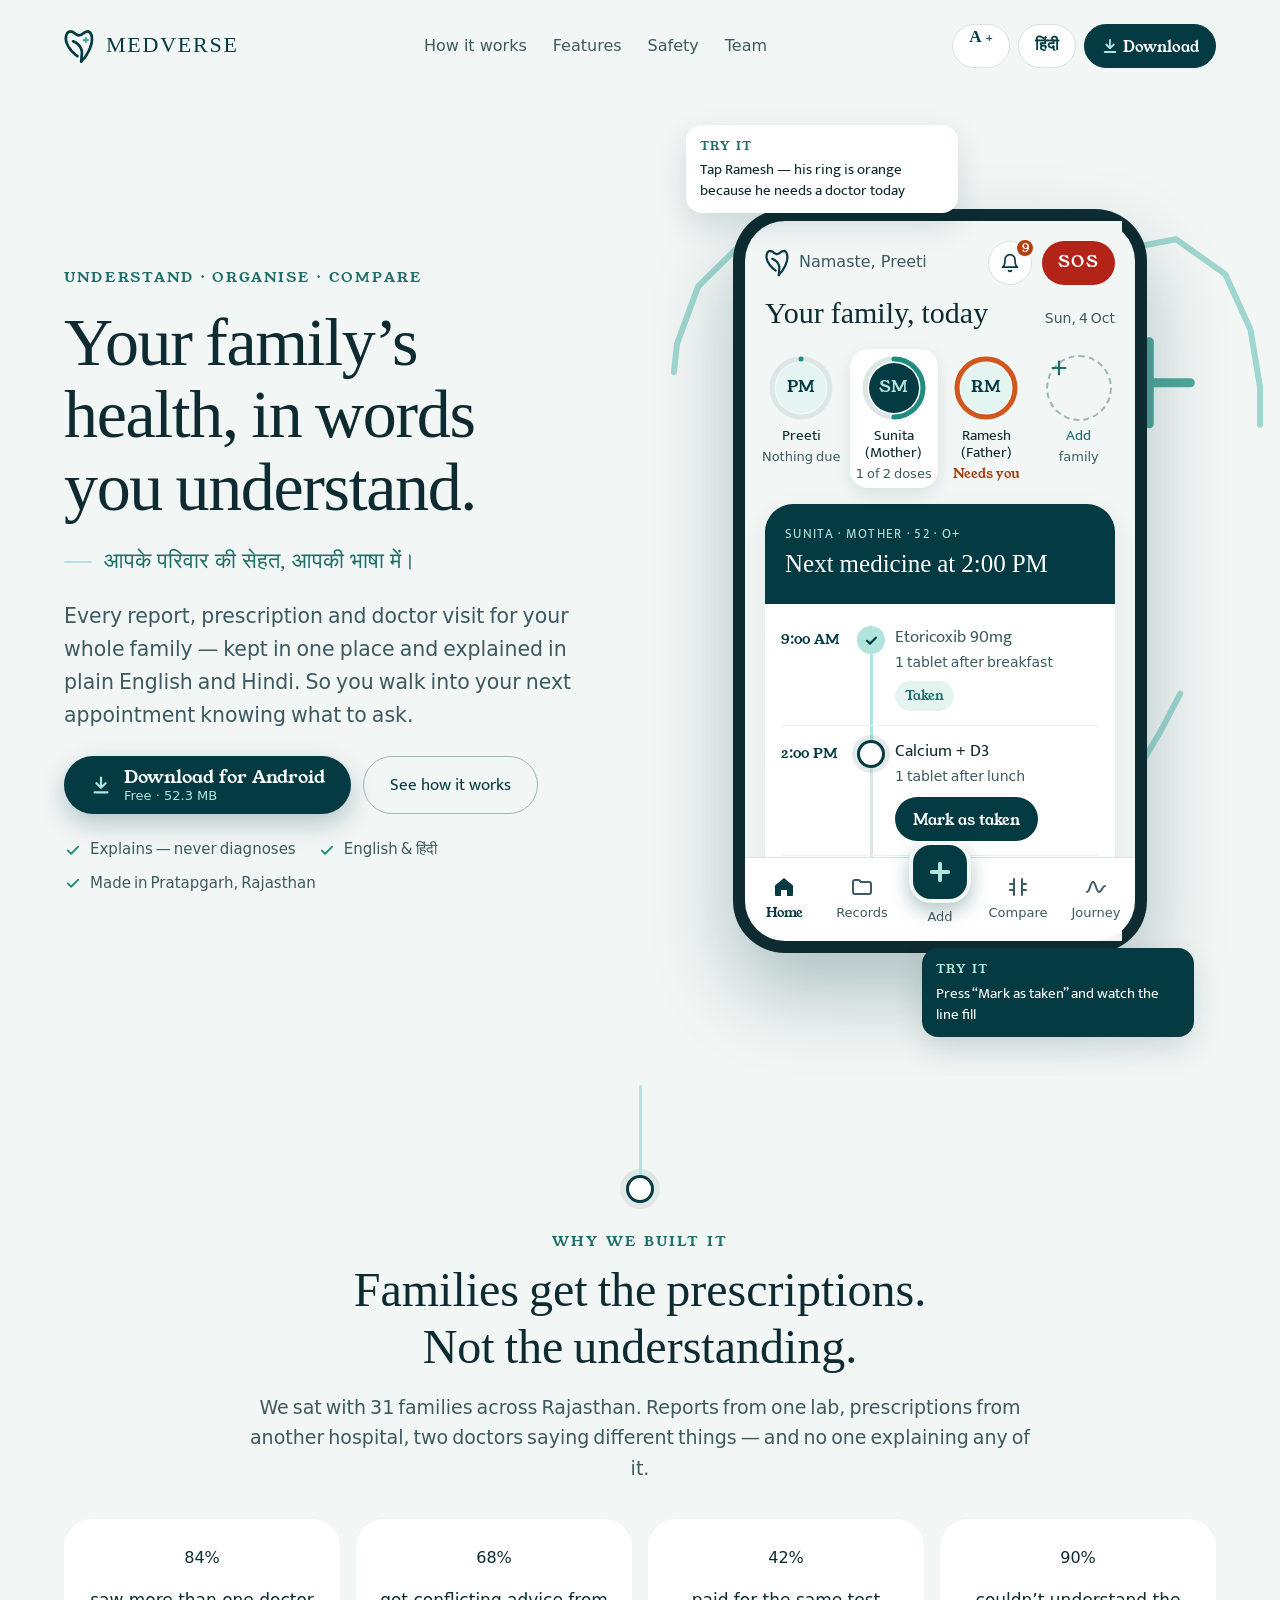
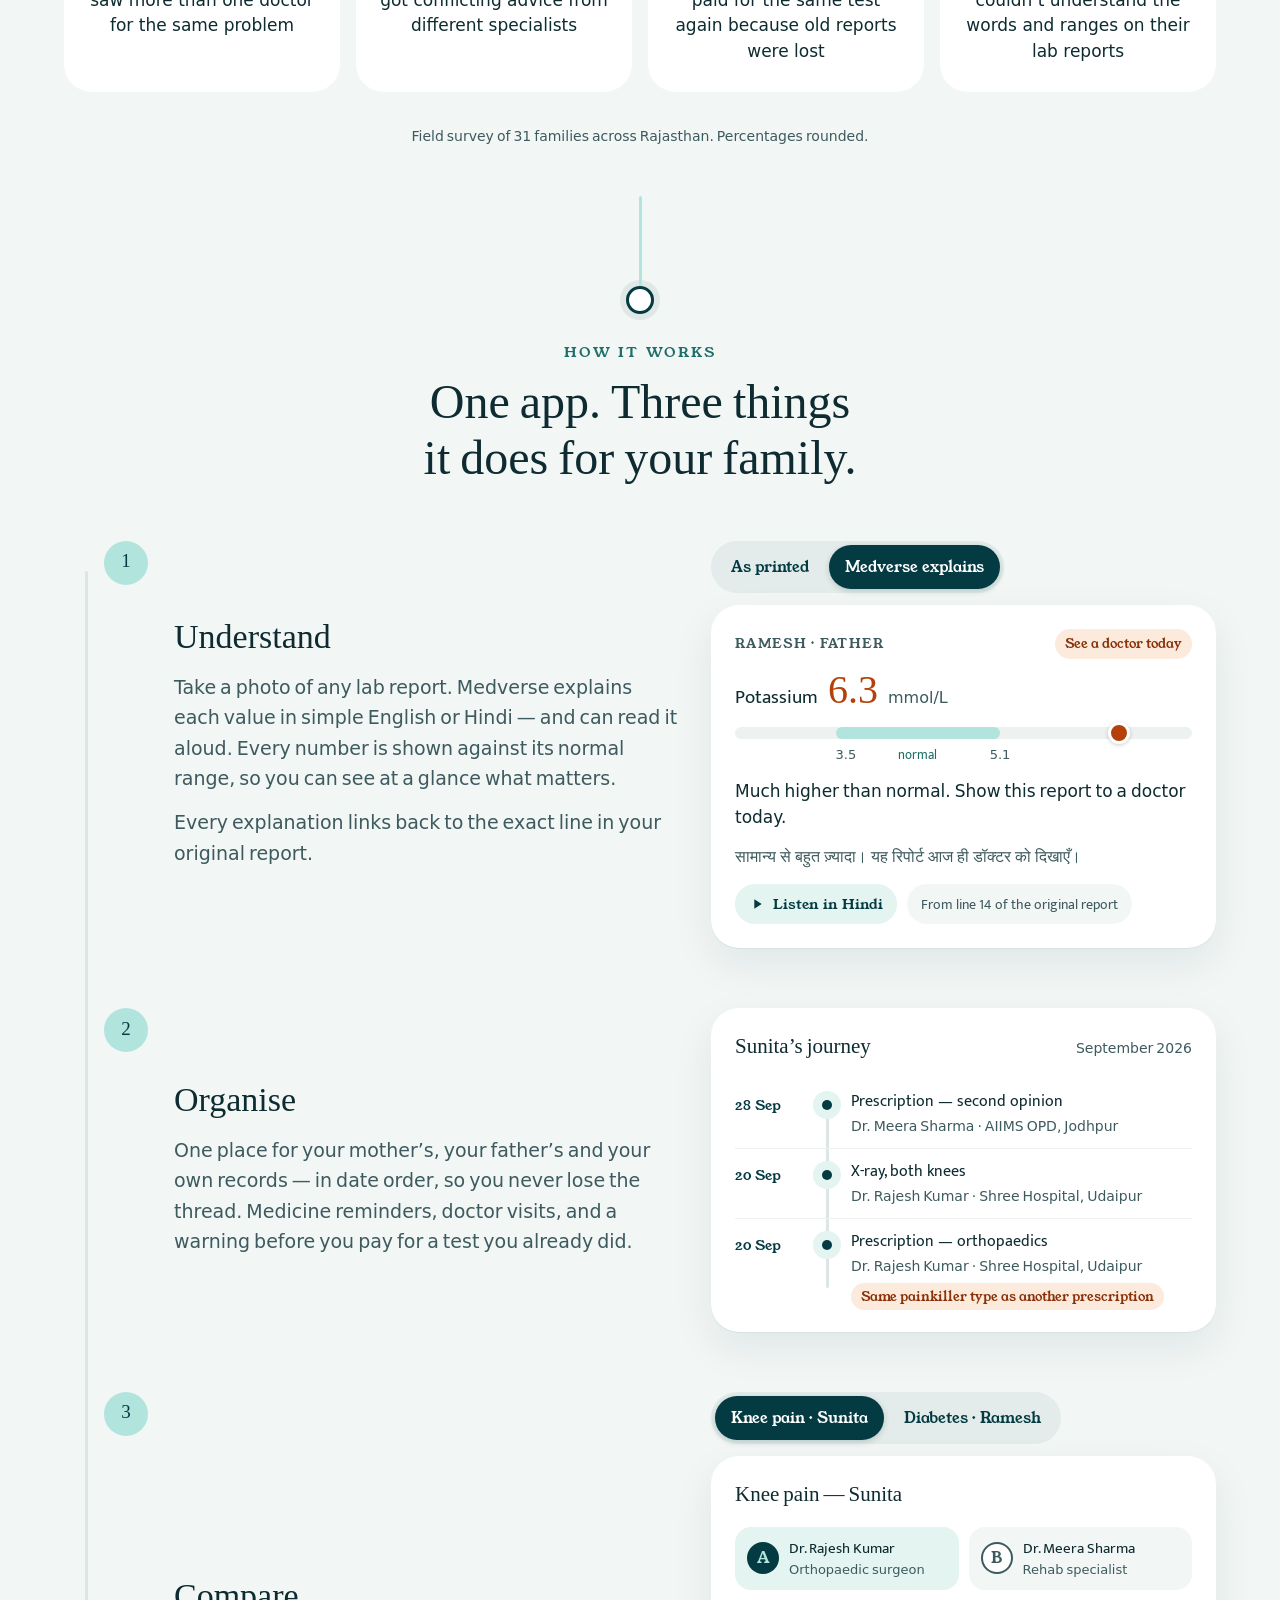
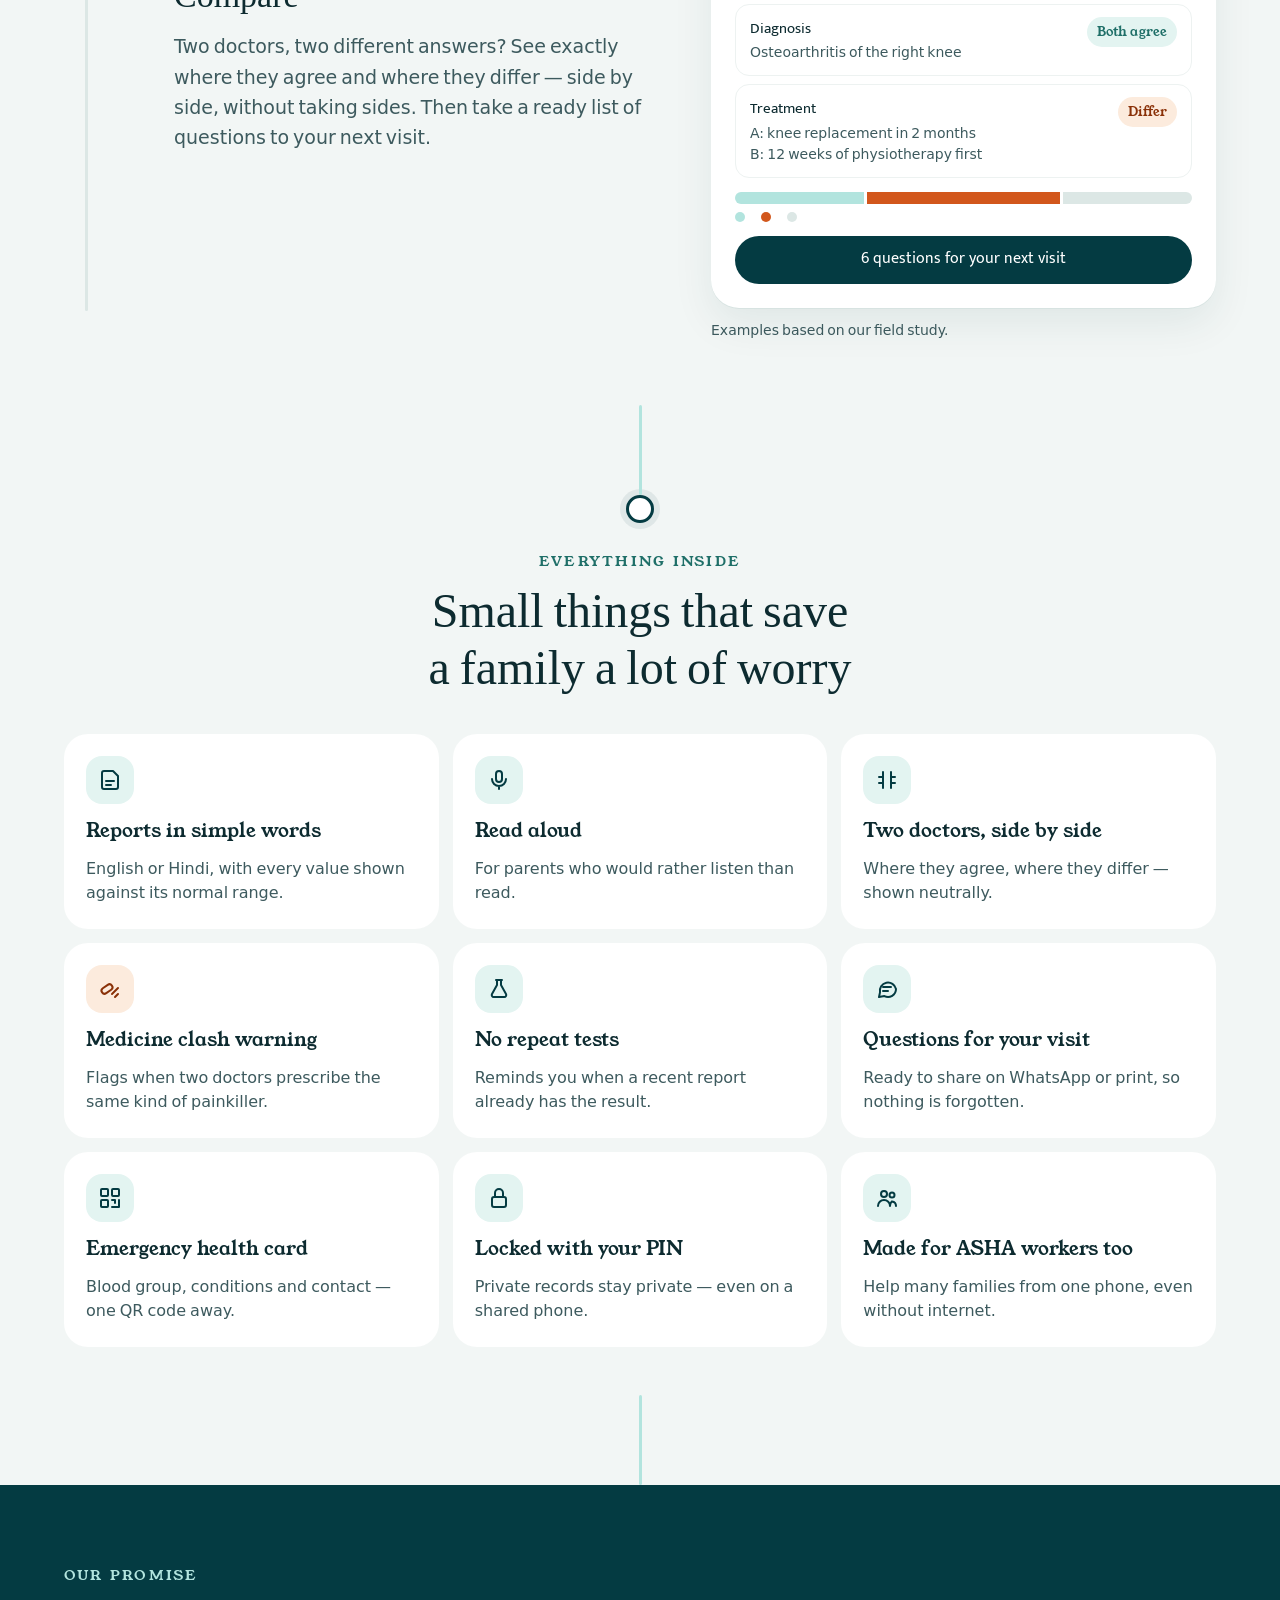
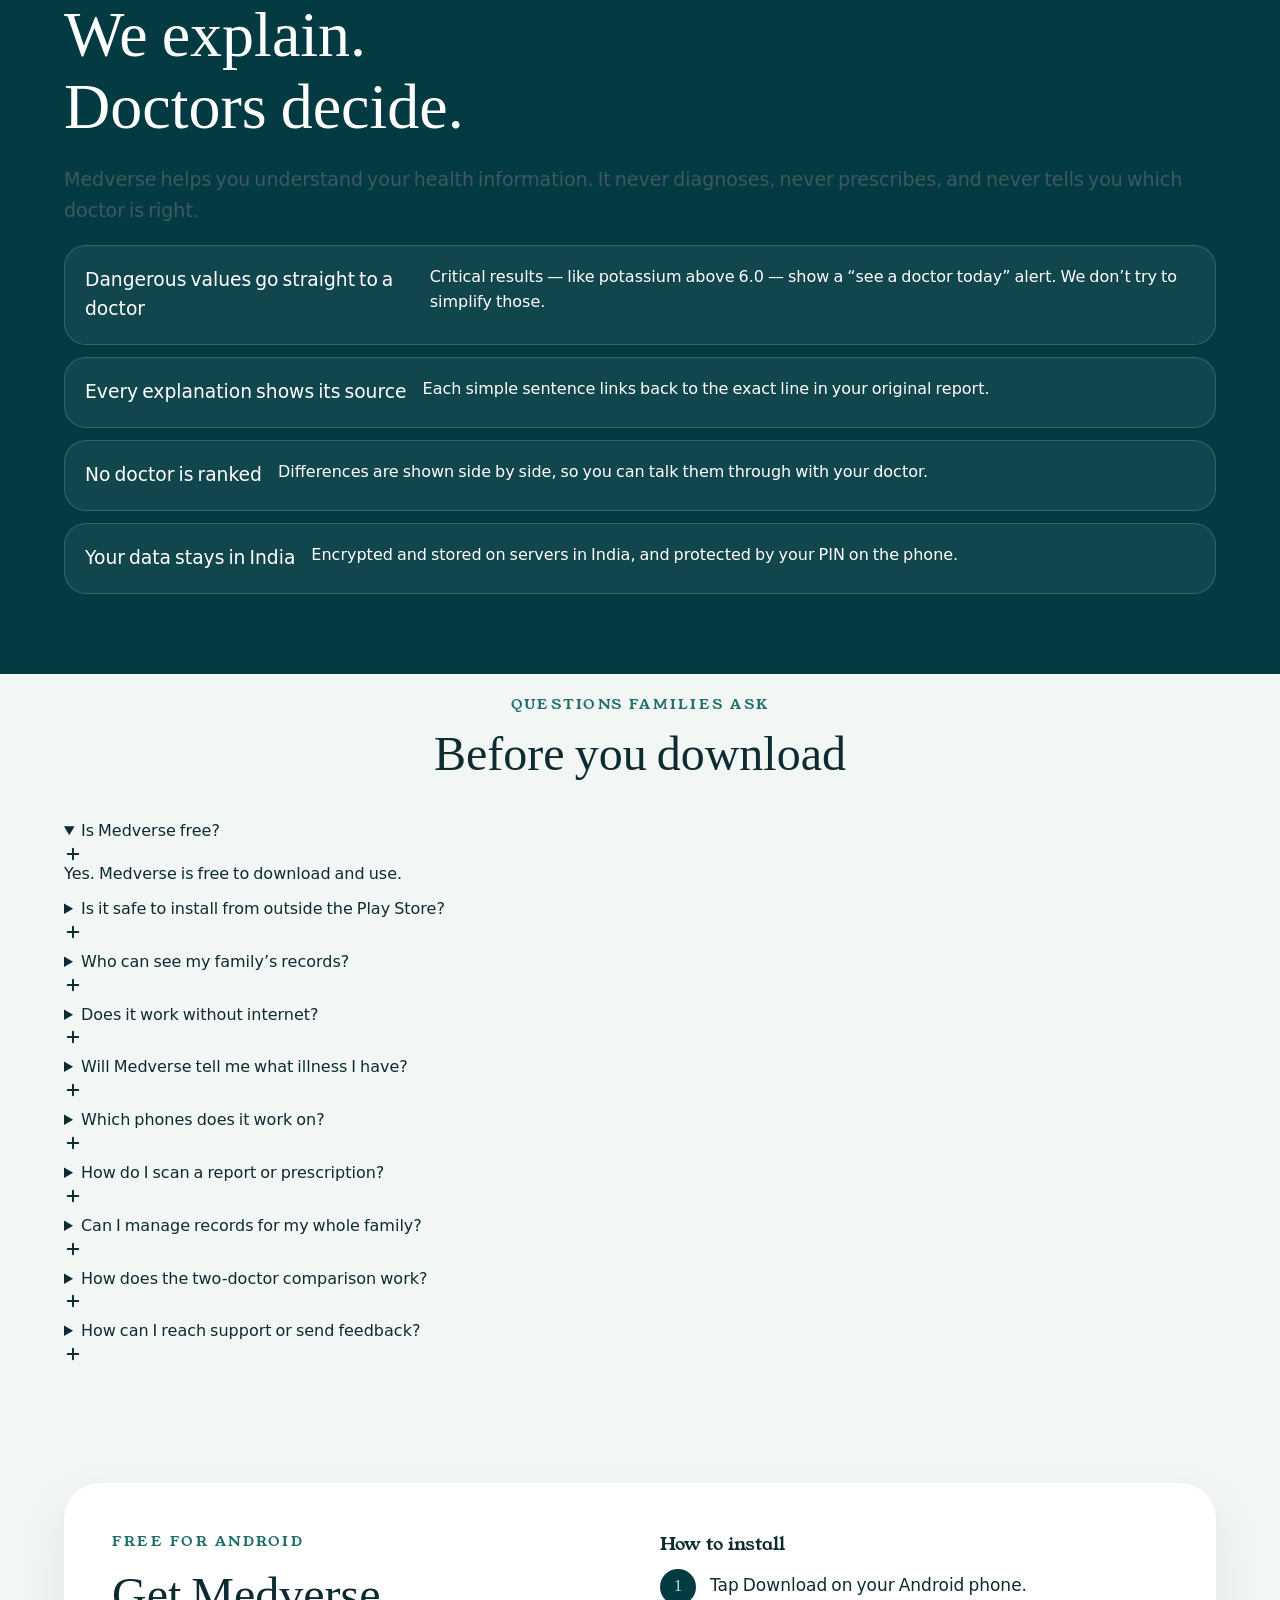
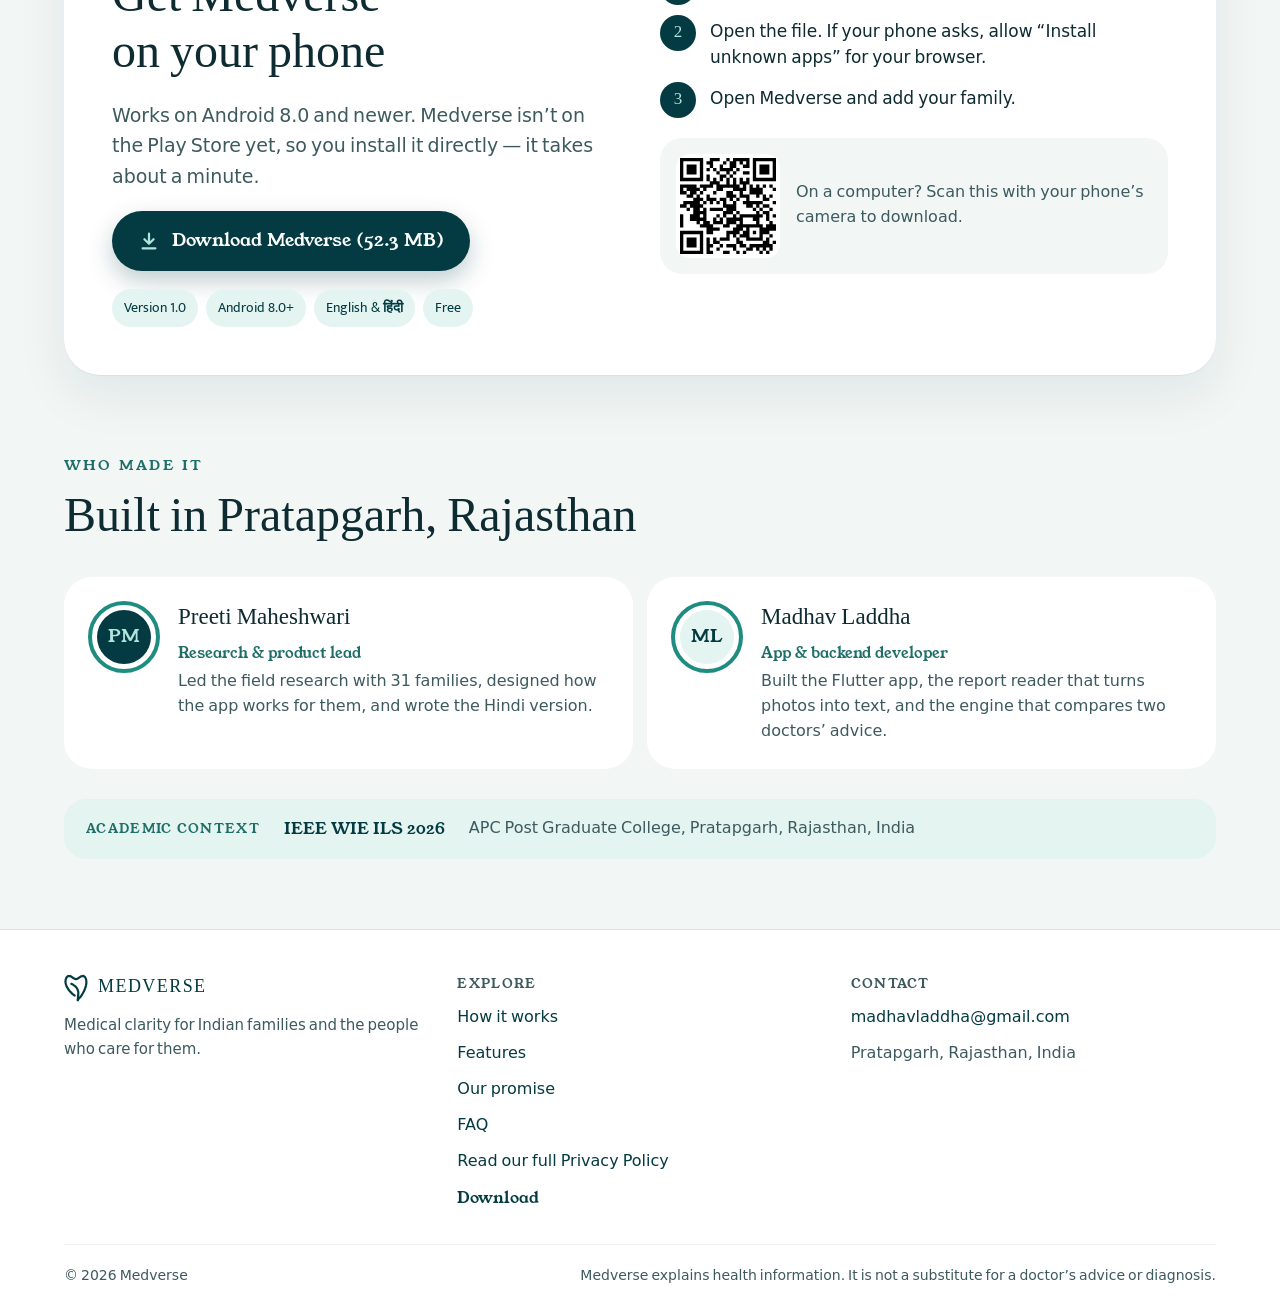
==== site/index.html @ 0f50daee "feat(site): expand FAQ section with 4 additional bilingual Q&A items" ====
<!doctype html>
<html lang="en">
<head>
  <meta charset="utf-8">
  <meta name="viewport" content="width=device-width, initial-scale=1">
  <title>Medverse — your family’s health, in words you understand</title>
  <meta name="description" content="Keep every report, prescription and doctor visit for your whole family in one place — explained in plain English and Hindi. Free for Android.">
  <meta name="theme-color" content="#043B42">

  <!-- Share preview (WhatsApp, Facebook, X, LinkedIn) -->
  <meta property="og:type" content="website">
  <meta property="og:site_name" content="Medverse">
  <meta property="og:title" content="Medverse — your family’s health, in words you understand">
  <meta property="og:description" content="Every report, prescription and doctor visit for your whole family — explained in plain English and Hindi. Free for Android.">
  <meta property="og:url" content="https://cosmicmadhav.github.io/medverse/">
  <meta property="og:image" content="https://cosmicmadhav.github.io/medverse/assets/img/favicon.svg">
  <meta property="og:image:width" content="1200">
  <meta property="og:image:height" content="630">
  <meta property="og:locale" content="en_IN">
  <meta property="og:locale:alternate" content="hi_IN">
  <meta name="twitter:card" content="summary_large_image">
  <link rel="canonical" href="https://cosmicmadhav.github.io/medverse/">

  <link rel="icon" href="assets/img/favicon.svg" type="image/svg+xml">
  <link rel="preconnect" href="https://fonts.googleapis.com">
  <link rel="preconnect" href="https://fonts.gstatic.com" crossorigin>
  <link href="https://fonts.googleapis.com/css2?family=Young+Serif&family=Figtree:wght@400;500;600;700&family=Tiro+Devanagari+Hindi&family=Mukta:wght@400;500;600;700&display=swap" rel="stylesheet">
  <link rel="stylesheet" href="assets/css/site.css">
  <script>document.documentElement.classList.add('js');</script>
</head>
<body>
<a class="skip" href="#main" data-i18n="skip">Skip to content</a>

<!-- ============ HEADER ============ -->
<header class="site-header">
  <div class="wrap">
    <a class="brand" href="#top" aria-label="Medverse">
      <svg width="30" height="35" viewBox="-6 -6 99 112" fill="none" aria-hidden="true"><path d="M50.8 100 L55.4 92.8 L62.2 86.8 L67.1 79.6 L71.7 71.9 L76.1 63.5 L79.9 55.1 L82.8 46.7 L85 38.3 L86.2 29.9 L86.2 21.6 L84.8 13.2 L81.1 5.1 L73.9 0 L65.5 1.6 L57.7 6.3 L50.5 11.4 L42.1 13.7 L34 9.9 L26.9 4.9 L18.8 .7 L10.4 .6 L4 6.9 L.9 15.3 L0 23.7 L1 32 L3.7 40.4 L7.7 48.8 L12.5 56.3 L18.1 63.5 L24.5 70.1 L31.3 76.4 L38.2 81.7" stroke="#043B42" stroke-width="9" stroke-linecap="round" stroke-linejoin="round"/><path d="M23.9 32.9 L32.2 36.7 L39.7 42.1 L46 49.1 L50.4 57.2 L52.8 65.6 L53.1 72 L50.8 100" stroke="#043B42" stroke-width="9" stroke-linecap="round" stroke-linejoin="round"/><path d="M66 22v14M59 29h14" stroke="#4FA89E" stroke-width="7" stroke-linecap="round"/></svg>
      <span class="brand-word">MEDVERSE</span>
    </a>
    <nav class="main-nav" aria-label="Main">
      <a href="#how" data-i18n="navHow">How it works</a>
      <a href="#features" data-i18n="navFeatures">Features</a>
      <a href="#safety" data-i18n="navSafety">Safety</a>
      <a href="#team" data-i18n="navTeam">Team</a>
    </nav>
    <div class="header-actions">
      <button class="chip-btn comfort-btn" id="comfortBtn" type="button" aria-pressed="false" data-i18n-aria="comfortAria" aria-label="Larger text"><span class="a">A</span><span class="p">+</span></button>
      <button class="chip-btn" id="langBtn" type="button" lang="hi" data-i18n="langBtn" data-i18n-aria="langAria" aria-label="हिंदी में देखें">हिंदी</button>
      <a class="chip-btn small-dl" href="#download"><svg width="18" height="18" viewBox="0 0 24 24" fill="none" stroke-width="2.4" stroke-linecap="round" stroke-linejoin="round" aria-hidden="true"><path d="M12 4v11M7 10l5 5 5-5M5 20h14"/></svg><span class="label" data-i18n="navDownload">Download</span></a>
    </div>
  </div>
</header>

<main id="main">
  <!-- ============ HERO ============ -->
  <section id="top" class="wrap hero" aria-labelledby="hero-h">
    <div class="hero-copy">
      <p class="eyebrow" data-i18n="eyebrow">UNDERSTAND · ORGANISE · COMPARE</p>
      <h1 id="hero-h" data-i18n="h1">Your family’s health, in words you understand.</h1>
      <p class="alt-line" lang="hi" data-i18n="altLine" data-lang-other>आपके परिवार की सेहत, आपकी भाषा में।</p>
      <p class="lead" data-i18n="lead">Every report, prescription and doctor visit for your whole family — kept in one place and explained in plain English and Hindi. So you walk into your next appointment knowing what to ask.</p>
      <div class="cta-row">
        <a class="btn btn-primary" href="#download">
          <svg width="22" height="22" viewBox="0 0 24 24" fill="none" stroke-width="2.4" stroke-linecap="round" stroke-linejoin="round" aria-hidden="true"><path d="M12 4v11M7 10l5 5 5-5M5 20h14"/></svg>
          <span class="btn-stack"><span data-i18n="cta1">Download for Android</span><span class="sub" data-i18n="cta1sub">Free · 52.3 MB</span></span>
        </a>
        <a class="btn btn-outline" href="#how" data-i18n="cta2">See how it works</a>
      </div>
      <ul class="trust">
        <li><svg width="18" height="18" viewBox="0 0 24 24" fill="none" stroke="#1F8C80" stroke-width="2.4" stroke-linecap="round" stroke-linejoin="round" aria-hidden="true"><path d="M5 12.5l4.5 4.5L19 7.5"/></svg><span data-i18n="trust1">Explains — never diagnoses</span></li>
        <li><svg width="18" height="18" viewBox="0 0 24 24" fill="none" stroke="#1F8C80" stroke-width="2.4" stroke-linecap="round" stroke-linejoin="round" aria-hidden="true"><path d="M5 12.5l4.5 4.5L19 7.5"/></svg><span data-i18n="trust2">English &amp; हिंदी</span></li>
        <li><svg width="18" height="18" viewBox="0 0 24 24" fill="none" stroke="#1F8C80" stroke-width="2.4" stroke-linecap="round" stroke-linejoin="round" aria-hidden="true"><path d="M5 12.5l4.5 4.5L19 7.5"/></svg><span data-i18n="trust3">Made in Pratapgarh, Rajasthan</span></li>
      </ul>
    </div>

    <div class="hero-visual">
      <svg class="big-heart" viewBox="-8 -8 103 116" fill="none" aria-hidden="true">
        <path class="h-outer" pathLength="1" vector-effect="non-scaling-stroke" d="M50.8 100 L55.4 92.8 L62.2 86.8 L67.1 79.6 L71.7 71.9 L76.1 63.5 L79.9 55.1 L82.8 46.7 L85 38.3 L86.2 29.9 L86.2 21.6 L84.8 13.2 L81.1 5.1 L73.9 0 L65.5 1.6 L57.7 6.3 L50.5 11.4 L42.1 13.7 L34 9.9 L26.9 4.9 L18.8 .7 L10.4 .6 L4 6.9 L.9 15.3 L0 23.7 L1 32 L3.7 40.4 L7.7 48.8 L12.5 56.3 L18.1 63.5 L24.5 70.1 L31.3 76.4 L38.2 81.7" stroke="#9FD6CF" stroke-width="6" stroke-linecap="round" stroke-linejoin="round"/>
        <path class="h-leaf" pathLength="1" vector-effect="non-scaling-stroke" d="M23.9 32.9 L32.2 36.7 L39.7 42.1 L46 49.1 L50.4 57.2 L52.8 65.6 L53.1 72 L50.8 100" stroke="#9FD6CF" stroke-width="6" stroke-linecap="round" stroke-linejoin="round"/>
        <path class="h-plus" vector-effect="non-scaling-stroke" d="M70 15v12M64 21h12" stroke="#4FA89E" stroke-width="9" stroke-linecap="round"/>
      </svg>
      <div class="anno anno-1" aria-hidden="true"><b data-i18n="tryIt">TRY IT</b><span data-i18n="anno1">Tap Ramesh — his ring is orange because he needs a doctor today</span></div>
      <div class="anno anno-2" aria-hidden="true"><b data-i18n="tryIt">TRY IT</b><span data-i18n="anno2">Press “Mark as taken” and watch the line fill</span></div>
      <div class="phone">
        <div class="phone-screen" id="demo" role="region" data-i18n-aria="phoneAria" aria-label="Live demo of the Medverse app"></div>
      </div>
    </div>
  </section>

  <div class="link" aria-hidden="true"><span class="link-line"></span><span class="link-node"></span></div>

  <!-- ============ SURVEY ============ -->
  <section class="wrap section center" aria-labelledby="survey-h">
    <div class="section-head center">
      <p class="eyebrow" data-i18n="surveyEyebrow">WHY WE BUILT IT</p>
      <h2 class="h2" id="survey-h" data-i18n="surveyH">Families get the prescriptions. Not the understanding.</h2>
      <p class="body-lg" data-i18n="surveyP">We sat with 31 families across Rajasthan. Reports from one lab, prescriptions from another hospital, two doctors saying different things — and no one explaining any of it.</p>
    </div>
    <div class="stats">
      <article class="stat"><span class="num">84%</span><p data-i18n="st1">Cannot understand their lab reports without asking someone else</p></article>
      <article class="stat"><span class="num">68%</span><p data-i18n="st2">Carry paper files from doctor to doctor, losing parts along the way</p></article>
      <article class="stat"><span class="num">42%</span><p data-i18n="st3">Took two medicines of the same type prescribed by different doctors</p></article>
      <article class="stat"><span class="num">90%</span><p data-i18n="st4">Rely on one person in the family to remember everyone’s doses</p></article>
    </div>
    <p class="note" data-i18n="surveyNote">Field study · 31 families in Pratapgarh, Chittorgarh and Udaipur, Rajasthan (2025–2026).</p>
  </section>

  <div class="link" aria-hidden="true"><span class="link-line"></span><span class="link-node"></span></div>

  <!-- ============ HOW IT WORKS ============ -->
  <section id="how" class="wrap section" aria-labelledby="how-h">
    <div class="section-head center" style="text-align:center">
      <p class="eyebrow" data-i18n="howEyebrow">HOW MEDVERSE HELPS</p>
      <h2 class="h2" id="how-h" data-i18n="howH">Three things you can do in 60 seconds</h2>
    </div>

    <ol class="steps">
      <!-- 1 Understand -->
      <li class="step">
        <span class="step-num" aria-hidden="true">1</span>
        <div class="step-body">
          <div class="text">
            <h3 data-i18n="s1Title">Understand</h3>
            <p class="body-lg" data-i18n="s1P">Take a photo of any lab report or prescription. Medverse reads the numbers, highlights anything outside normal, and explains what it means in simple English or Hindi.</p>
            <p class="body-lg" data-i18n="s1P2">If your parents would rather listen, the app can read it aloud in Hindi.</p>
          </div>
          <div class="demo">
            <div class="seg" role="group" aria-label="Report view">
              <button type="button" id="vPrinted" aria-pressed="false" data-i18n="asPrinted">As printed</button>
              <button type="button" id="vExplained" aria-pressed="true" data-i18n="explained">Medverse explains</button>
            </div>
            <div class="printed" id="printedCard" hidden>
              <div class="p-head"><span>BIOCHEMISTRY · SERUM ELECTROLYTES</span><span>Ref: [ID]</span></div>
              <div class="p-row"><span>S. Sodium</span><span>139</span><span>mmol/L</span><span>135–145</span></div>
              <div class="p-row hl"><span>S. Potassium</span><span>6.3 H</span><span>mmol/L</span><span>3.5–5.1</span></div>
              <div class="p-row"><span>S. Chloride</span><span>101</span><span>mmol/L</span><span>98–107</span></div>
              <div class="p-foot">Impression: Hyperkalaemia. Clinical correlation advised.</div>
              <p class="p-note" data-i18n="printedNote">This is how the lab prints it. Now press “Medverse explains”.</p>
            </div>
            <div class="card" id="explainedCard">
              <div class="row-between"><span class="mini-eyebrow" data-i18n="rameshEyebrow">RAMESH · FATHER</span><span class="tag tag-alert" data-i18n="seeDoc">See a doctor today</span></div>
              <div class="value-line"><span class="name" data-i18n="potassium">Potassium</span><span class="big">6.3</span><span class="muted">mmol/L</span></div>
              <div class="range"><div class="bar"><span class="normal"></span><span class="dot"></span></div><div class="labels"><span class="l1">3.5</span><span class="l2" data-i18n="normal">normal</span><span class="l3">5.1</span></div></div>
              <p style="font-size:1.0625rem" data-i18n="kSentence">Much higher than normal. Show this report to a doctor today.</p>
              <p class="muted" lang="hi" data-i18n="kSentenceOther" data-lang-other>सामान्य से बहुत ज़्यादा। यह रिपोर्ट आज ही डॉक्टर को दिखाएँ।</p>
              <div class="pill-row"><span class="soft-pill mint"><svg width="16" height="16" viewBox="0 0 24 24" fill="#043B42" aria-hidden="true"><path d="M8 5v14l11-7z"/></svg><span data-i18n="listen">Listen in Hindi</span></span><span class="soft-pill" data-i18n="fromLine">From line 14 of the original report</span></div>
            </div>
          </div>
        </div>
      </li>

      <!-- 2 Organise -->
      <li class="step">
        <span class="step-num" aria-hidden="true">2</span>
        <div class="step-body">
          <div class="text">
            <h3 data-i18n="s2Title">Organise</h3>
            <p class="body-lg" data-i18n="s2P">One place for your mother’s, your father’s and your own records — in date order, so you never lose the thread. Medicine reminders, doctor visits, and a warning before you pay for a test you already did.</p>
          </div>
          <div class="card" style="padding-bottom:.625rem">
            <div class="journey-head"><span class="t" data-i18n="journeyTitle">Sunita’s journey</span><span class="muted" style="font-size:.875rem" data-i18n="journeyMonth">September 2026</span></div>
            <ul class="mini-thread">
              <li><span class="d" data-i18n="j1d">28 Sep</span><span class="n"></span><span class="c"><b data-i18n="j1t">Prescription — second opinion</b><small data-i18n="j1x">Dr. Meera Sharma · AIIMS OPD, Jodhpur</small></span></li>
              <li><span class="d" data-i18n="j2d">20 Sep</span><span class="n"></span><span class="c"><b data-i18n="j2t">X-ray, both knees</b><small data-i18n="j2x">Dr. Rajesh Kumar · Shree Hospital, Udaipur</small></span></li>
              <li><span class="d" data-i18n="j3d">20 Sep</span><span class="n"></span><span class="c"><b data-i18n="j3t">Prescription — orthopaedics</b><small data-i18n="j3x">Dr. Rajesh Kumar · Shree Hospital, Udaipur</small><span class="tag tag-alert" style="align-self:flex-start;margin-top:.125rem" data-i18n="j3w">Same painkiller type as another prescription</span></span></li>
            </ul>
          </div>
        </div>
      </li>

      <!-- 3 Compare -->
      <li class="step">
        <span class="step-num" aria-hidden="true">3</span>
        <div class="step-body">
          <div class="text">
            <h3 data-i18n="s3Title">Compare</h3>
            <p class="body-lg" data-i18n="s3P">Two doctors, two different answers? See exactly where they agree and where they differ — side by side, without taking sides. Then take a ready list of questions to your next visit.</p>
          </div>
          <div class="demo">
            <div class="seg" role="group" aria-label="Example">
              <button type="button" data-case="knee" aria-pressed="true" data-i18n="caseKnee">Knee pain · Sunita</button>
              <button type="button" data-case="diabetes" aria-pressed="false" data-i18n="caseDia">Diabetes · Ramesh</button>
            </div>
            <div class="card" id="cmpCard" aria-live="polite"></div>
            <p class="note" data-i18n="exampleNote">Examples based on our field study.</p>
          </div>
        </div>
      </li>
    </ol>
  </section>

  <div class="link" aria-hidden="true"><span class="link-line"></span><span class="link-node"></span></div>

  <!-- ============ FEATURES ============ -->
  <section id="features" class="wrap section" aria-labelledby="feat-h">
    <div class="section-head center" style="text-align:center">
      <p class="eyebrow" data-i18n="featEyebrow">EVERYTHING INSIDE</p>
      <h2 class="h2" id="feat-h" data-i18n="featH">Small things that save a family a lot of worry</h2>
    </div>
    <ul class="features">
      <li class="feature"><span class="ico"><svg width="24" height="24" viewBox="0 0 24 24" fill="none" stroke="#043B42" stroke-width="2" stroke-linecap="round" stroke-linejoin="round" aria-hidden="true"><path d="M4 19V5a2 2 0 0 1 2-2h9l5 5v11a2 2 0 0 1-2 2H6a2 2 0 0 1-2-2z"/><path d="M8 13h8M8 17h5"/></svg></span><h3 data-i18n="f1t">Reports in simple words</h3><p data-i18n="f1d">English or Hindi, with every value shown against its normal range.</p></li>
      <li class="feature"><span class="ico"><svg width="24" height="24" viewBox="0 0 24 24" fill="none" stroke="#043B42" stroke-width="2" stroke-linecap="round" stroke-linejoin="round" aria-hidden="true"><rect x="9" y="3" width="6" height="11" rx="3"/><path d="M5 11a7 7 0 0 0 14 0M12 18v3"/></svg></span><h3 data-i18n="f2t">Read aloud</h3><p data-i18n="f2d">For parents who would rather listen than read.</p></li>
      <li class="feature"><span class="ico"><svg width="24" height="24" viewBox="0 0 24 24" fill="none" stroke="#043B42" stroke-width="2" stroke-linecap="round" stroke-linejoin="round" aria-hidden="true"><path d="M8 4v16M16 4v16M4 9h4M16 15h4M4 15h4M16 9h4"/></svg></span><h3 data-i18n="f3t">Two doctors, side by side</h3><p data-i18n="f3d">Where they agree, where they differ — shown neutrally.</p></li>
      <li class="feature"><span class="ico warn"><svg width="24" height="24" viewBox="0 0 24 24" fill="none" stroke="#8A3108" stroke-width="2" stroke-linecap="round" stroke-linejoin="round" aria-hidden="true"><rect x="3" y="9" width="12" height="6" rx="3" transform="rotate(-35 9 12)"/><path d="M14 17l6-6M17 20l3-3"/></svg></span><h3 data-i18n="f4t">Medicine clash warning</h3><p data-i18n="f4d">Flags when two doctors prescribe the same kind of painkiller.</p></li>
      <li class="feature"><span class="ico"><svg width="24" height="24" viewBox="0 0 24 24" fill="none" stroke="#043B42" stroke-width="2" stroke-linecap="round" stroke-linejoin="round" aria-hidden="true"><path d="M9 3h6M10 3v5l-5 9a2 2 0 0 0 1.7 3h10.6a2 2 0 0 0 1.7-3l-5-9V3"/></svg></span><h3 data-i18n="f5t">No repeat tests</h3><p data-i18n="f5d">Reminds you when a recent report already has the result.</p></li>
      <li class="feature"><span class="ico"><svg width="24" height="24" viewBox="0 0 24 24" fill="none" stroke="#043B42" stroke-width="2" stroke-linecap="round" stroke-linejoin="round" aria-hidden="true"><path d="M8 10h8M8 14h5"/><path d="M21 12a8 8 0 0 1-11.6 7.1L4 20l1-4.6A8 8 0 1 1 21 12z"/></svg></span><h3 data-i18n="f6t">Questions for your visit</h3><p data-i18n="f6d">Ready to share on WhatsApp or print, so nothing is forgotten.</p></li>
      <li class="feature"><span class="ico"><svg width="24" height="24" viewBox="0 0 24 24" fill="none" stroke="#043B42" stroke-width="2" stroke-linecap="round" stroke-linejoin="round" aria-hidden="true"><rect x="3" y="3" width="7" height="7" rx="1"/><rect x="14" y="3" width="7" height="7" rx="1"/><rect x="3" y="14" width="7" height="7" rx="1"/><path d="M14 14h3v3M21 14v7h-7"/></svg></span><h3 data-i18n="f7t">Emergency health card</h3><p data-i18n="f7d">Blood group, conditions and contact — one QR code away.</p></li>
      <li class="feature"><span class="ico"><svg width="24" height="24" viewBox="0 0 24 24" fill="none" stroke="#043B42" stroke-width="2" stroke-linecap="round" stroke-linejoin="round" aria-hidden="true"><rect x="5" y="11" width="14" height="10" rx="2"/><path d="M8 11V7a4 4 0 0 1 8 0v4"/></svg></span><h3 data-i18n="f8t">Locked with your PIN</h3><p data-i18n="f8d">Private records stay private — even on a shared phone.</p></li>
      <li class="feature"><span class="ico"><svg width="24" height="24" viewBox="0 0 24 24" fill="none" stroke="#043B42" stroke-width="2" stroke-linecap="round" stroke-linejoin="round" aria-hidden="true"><circle cx="9" cy="8" r="3"/><circle cx="17" cy="9" r="2.5"/><path d="M3 20c0-3.3 2.7-6 6-6s6 2.7 6 6M15 20c0-2 .8-3.7 2-4.6 2.3.3 4 2.3 4 4.6"/></svg></span><h3 data-i18n="f9t">Made for ASHA workers too</h3><p data-i18n="f9d">Help many families from one phone, even without internet.</p></li>
    </ul>
  </section>

  <div class="link" aria-hidden="true" style="padding-bottom:0"><span class="link-line"></span></div>

  <!-- ============ SAFETY ============ -->
  <section id="safety" class="safety" aria-labelledby="safety-h">
    <div class="wrap">
      <div class="stack" style="gap:1.125rem">
        <p class="eyebrow" data-i18n="safeEyebrow">OUR PROMISE</p>
        <h2 class="h2" id="safety-h" data-i18n="safeH">Built to help. Never to diagnose.</h2>
        <p class="body-lg" data-i18n="safeP">We believe Indian families deserve plain explanations, not internet diagnoses that cause panic. Medverse is designed around four clear guardrails:</p>
        <div class="promises">
          <article class="promise"><h3 data-i18n="p1t">Explains, doesn’t diagnose</h3><p data-i18n="p1x">The app never guesses what illness you have or prescribes medicines. It explains what your reports already say so you can talk to your doctor with confidence.</p></article>
          <article class="promise"><h3 data-i18n="p2t">Always shows the source</h3><p data-i18n="p2x">Every explanation points back to the exact line in your original report or prescription, so you or your doctor can verify it in seconds.</p></article>
          <article class="promise"><h3 data-i18n="p3t">Private on your phone</h3><p data-i18n="p3x">Your family’s health records belong only to you. Encrypted, locked behind your PIN, and never shared with insurers, employers or advertisers.</p></article>
          <article class="promise"><h3 data-i18n="p4t">Works without internet</h3><p data-i18n="p4x">Saved records, reminders and your emergency health card work even when there is no mobile network — because emergencies don’t wait for internet.</p></article>
        </div>
      </div>
    </div>
  </section>

  <!-- ============ FAQ ============ -->
  <section id="faq" class="wrap section" aria-labelledby="faq-h">
    <div class="section-head center" style="text-align:center">
      <p class="eyebrow" data-i18n="faqEyebrow">QUESTIONS YOU MIGHT HAVE</p>
      <h2 class="h2" id="faq-h" data-i18n="faqH">Frequently asked questions</h2>
    </div>
    <div class="faq-list">
      <details name="faq" open><summary><span data-i18n="q1">Is Medverse free?</span><span class="pm" aria-hidden="true"><svg width="18" height="18" viewBox="0 0 24 24" fill="none" stroke="currentColor" stroke-width="2.6" stroke-linecap="round"><path d="M12 5v14M5 12h14"/></svg></span></summary><p data-i18n="a1">Yes. Medverse is free to download and use.</p></details>
      <details name="faq"><summary><span data-i18n="q2">Is it safe to install from outside the Play Store?</span><span class="pm" aria-hidden="true"><svg width="18" height="18" viewBox="0 0 24 24" fill="none" stroke="currentColor" stroke-width="2.6" stroke-linecap="round"><path d="M12 5v14M5 12h14"/></svg></span></summary><p data-i18n="a2">Medverse comes directly from us as an APK file. Because it isn’t on the Play Store yet, Android asks your permission before installing — that is normal. Only download it from this website.</p></details>
      <details name="faq"><summary><span data-i18n="q3">Who can see my family’s records?</span><span class="pm" aria-hidden="true"><svg width="18" height="18" viewBox="0 0 24 24" fill="none" stroke="currentColor" stroke-width="2.6" stroke-linecap="round"><path d="M12 5v14M5 12h14"/></svg></span></summary><p><span data-i18n="a3">Your records are encrypted, stored on servers in India, and locked with your PIN on the phone. Our privacy policy explains exactly what we store and why.</span> <a href="privacy.html" data-i18n="privacyLink">Read our full Privacy Policy</a></p></details>
      <details name="faq"><summary><span data-i18n="q4">Does it work without internet?</span><span class="pm" aria-hidden="true"><svg width="18" height="18" viewBox="0 0 24 24" fill="none" stroke="currentColor" stroke-width="2.6" stroke-linecap="round"><path d="M12 5v14M5 12h14"/></svg></span></summary><p data-i18n="a4">Saved records and medicine reminders open without internet. Reading a new report needs a connection.</p></details>
      <details name="faq"><summary><span data-i18n="q5">Will Medverse tell me what illness I have?</span><span class="pm" aria-hidden="true"><svg width="18" height="18" viewBox="0 0 24 24" fill="none" stroke="currentColor" stroke-width="2.6" stroke-linecap="round"><path d="M12 5v14M5 12h14"/></svg></span></summary><p data-i18n="a5">No. Medverse explains what your reports and prescriptions say, in simple words. Only your doctor can diagnose and decide treatment.</p></details>
      <details name="faq"><summary><span data-i18n="q6">Which phones does it work on?</span><span class="pm" aria-hidden="true"><svg width="18" height="18" viewBox="0 0 24 24" fill="none" stroke="currentColor" stroke-width="2.6" stroke-linecap="round"><path d="M12 5v14M5 12h14"/></svg></span></summary><p data-i18n="a6">Android phones with Android 8.0 or newer. An iPhone version is not available yet.</p></details>
      <details name="faq"><summary><span data-i18n="q7">How do I scan a report or prescription?</span><span class="pm" aria-hidden="true"><svg width="18" height="18" viewBox="0 0 24 24" fill="none" stroke="currentColor" stroke-width="2.6" stroke-linecap="round"><path d="M12 5v14M5 12h14"/></svg></span></summary><p data-i18n="a7">Simply take a clear photo of your report or prescription using the app camera. Medverse automatically reads the text and translates complex medical terms into plain words.</p></details>
      <details name="faq"><summary><span data-i18n="q8">Can I manage records for my whole family?</span><span class="pm" aria-hidden="true"><svg width="18" height="18" viewBox="0 0 24 24" fill="none" stroke="currentColor" stroke-width="2.6" stroke-linecap="round"><path d="M12 5v14M5 12h14"/></svg></span></summary><p data-i18n="a8">Yes! You can create separate profiles for parents, children, and spouses in one app, tracking everyone’s records, doses, and upcoming doctor appointments easily.</p></details>
      <details name="faq"><summary><span data-i18n="q9">How does the two-doctor comparison work?</span><span class="pm" aria-hidden="true"><svg width="18" height="18" viewBox="0 0 24 24" fill="none" stroke="currentColor" stroke-width="2.6" stroke-linecap="round"><path d="M12 5v14M5 12h14"/></svg></span></summary><p data-i18n="a9">When you upload prescriptions from two different doctors, Medverse lists where both doctors agree (like diagnostic tests) and flags any conflicting medicines or duplicate painkiller dosages.</p></details>
      <details name="faq"><summary><span data-i18n="q10">How can I reach support or send feedback?</span><span class="pm" aria-hidden="true"><svg width="18" height="18" viewBox="0 0 24 24" fill="none" stroke="currentColor" stroke-width="2.6" stroke-linecap="round"><path d="M12 5v14M5 12h14"/></svg></span></summary><p data-i18n="a10">You can email our team directly at madhavladdha12@gmail.com or send feedback right through the settings menu inside the Medverse app.</p></details>
    </div>
  </section>

  <!-- ============ DOWNLOAD ============ -->
  <section id="download" class="wrap download" aria-labelledby="dl-h">
    <div class="dl-card">
      <div class="stack" style="gap:1.125rem">
        <p class="eyebrow" data-i18n="dlEyebrow">FREE FOR ANDROID</p>
        <h2 class="h2" id="dl-h" data-i18n="dlH">Get Medverse on your phone</h2>
        <p class="body-lg" data-i18n="dlP">Works on Android 8.0 and newer. Medverse isn’t on the Play Store yet, so you install it directly — it takes about a minute.</p>
        <a class="btn btn-primary" id="apkLink" href="medverse.apk" download="medverse.apk">
          <svg width="22" height="22" viewBox="0 0 24 24" fill="none" stroke-width="2.4" stroke-linecap="round" stroke-linejoin="round" aria-hidden="true"><path d="M12 4v11M7 10l5 5 5-5M5 20h14"/></svg>
          <span data-i18n="dlBtn">Download Medverse (52.3 MB)</span>
        </a>
        <ul class="chips"><li data-i18n="chipVersion">Version 1.0</li><li>Android 8.0+</li><li>English &amp; हिंदी</li><li data-i18n="chipFree">Free</li></ul>
      </div>
      <div class="stack" style="gap:.875rem">
        <h3 style="font-family:var(--sans);font-size:1.125rem;font-weight:700" data-i18n="installH">How to install</h3>
        <ol class="install">
          <li data-i18n="i1">Tap Download on your Android phone.</li>
          <li data-i18n="i2">Open the file. If your phone asks, allow “Install unknown apps” for your browser.</li>
          <li data-i18n="i3">Open Medverse and add your family.</li>
        </ol>
        <div class="qr">
          <div class="qr-box placeholder" id="qrBox" data-qr-src="assets/img/qr-apk.svg">[QR code to APK link]</div>
          <p class="muted" data-i18n="qrText">On a computer? Scan this with your phone’s camera to download.</p>
        </div>
      </div>
    </div>
  </section>

  <!-- ============ TEAM ============ -->
  <section id="team" class="wrap team" aria-labelledby="team-h">
    <div class="section-head">
      <p class="eyebrow" data-i18n="teamEyebrow">WHO MADE IT</p>
      <h2 class="h2" id="team-h" data-i18n="teamH">Built in Pratapgarh, Rajasthan</h2>
    </div>
    <div class="people">
      <article class="person"><div class="avatar dark" aria-hidden="true"><span>PM</span></div><div><h3 data-i18n="p1Name">Preeti Maheshwari</h3><p class="role" style="margin:.25rem 0 0" data-i18n="p1Role">Research &amp; product lead</p><p data-i18n="p1Bio">Led the field research with 31 families, designed how the app works for them, and wrote the Hindi version.</p></div></article>
      <article class="person"><div class="avatar" aria-hidden="true"><span>ML</span></div><div><h3 data-i18n="p2Name">Madhav Laddha</h3><p class="role" style="margin:.25rem 0 0" data-i18n="p2Role">App &amp; backend developer</p><p data-i18n="p2Bio">Built the Flutter app, the report reader that turns photos into text, and the engine that compares two doctors’ advice.</p></div></article>
    </div>
    <div class="academic"><b data-i18n="academic">ACADEMIC CONTEXT</b><strong>IEEE WIE ILS 2026</strong><span class="muted" data-i18n="college">APC Post Graduate College, Pratapgarh, Rajasthan, India</span></div>
  </section>
</main>

<!-- ============ FOOTER ============ -->
<footer class="site-footer">
  <div class="wrap">
    <div class="foot-grid">
      <div class="stack" style="gap:.75rem">
        <span class="brand" style="gap:.625rem"><svg width="24" height="28" viewBox="-6 -6 99 112" fill="none" aria-hidden="true"><path d="M50.8 100 L55.4 92.8 L62.2 86.8 L67.1 79.6 L71.7 71.9 L76.1 63.5 L79.9 55.1 L82.8 46.7 L85 38.3 L86.2 29.9 L86.2 21.6 L84.8 13.2 L81.1 5.1 L73.9 0 L65.5 1.6 L57.7 6.3 L50.5 11.4 L42.1 13.7 L34 9.9 L26.9 4.9 L18.8 .7 L10.4 .6 L4 6.9 L.9 15.3 L0 23.7 L1 32 L3.7 40.4 L7.7 48.8 L12.5 56.3 L18.1 63.5 L24.5 70.1 L31.3 76.4 L38.2 81.7" stroke="#043B42" stroke-width="9" stroke-linecap="round" stroke-linejoin="round"/><path d="M23.9 32.9 L32.2 36.7 L39.7 42.1 L46 49.1 L50.4 57.2 L52.8 65.6 L53.1 72 L50.8 100" stroke="#043B42" stroke-width="9" stroke-linecap="round" stroke-linejoin="round"/></svg><span class="brand-word" style="font-size:1.125rem">MEDVERSE</span></span>
        <p class="muted" style="font-size:.9375rem;max-width:26em" data-i18n="footTag">Medical clarity for Indian families and the people who care for them.</p>
      </div>
      <nav aria-labelledby="f-explore">
        <h2 id="f-explore" data-i18n="explore">EXPLORE</h2>
        <ul>
          <li><a href="#how" data-i18n="navHow">How it works</a></li>
          <li><a href="#features" data-i18n="navFeatures">Features</a></li>
          <li><a href="#safety" data-i18n="ourPromise">Our promise</a></li>
          <li><a href="#faq" data-i18n="faqLink">FAQ</a></li>
          <li><a href="privacy.html" data-i18n="privacyLink">Read our full Privacy Policy</a></li>
          <li><a href="#download" style="font-weight:700" data-i18n="navDownload">Download</a></li>
        </ul>
      </nav>
      <div>
        <h2 data-i18n="contact">CONTACT</h2>
        <ul><li><a href="mailto:madhavladdha@gmail.com">madhavladdha@gmail.com</a></li><li class="muted" style="min-height:2.25rem;display:flex;align-items:center" data-i18n="place">Pratapgarh, Rajasthan, India</li></ul>
      </div>
    </div>
    <div class="foot-bottom"><span>© 2026 Medverse</span><span data-i18n="disclaimer">Medverse explains health information. It is not a substitute for a doctor’s advice or diagnosis.</span></div>
  </div>
</footer>

<script src="assets/js/strings.js"></script>
<script src="assets/js/site.js"></script>
</body>
</html>
---- site/assets/css/site.css ----
/* Medverse website — same design tokens as the app (see DESIGN_SYSTEM.md in the app kit).
   All sizes are in rem so "Larger text" (html.is-comfort) scales the whole page. */

/* ---------- Fonts (self-hosted; Latin + Devanagari combined per family) ---------- */
@font-face { font-family: "MV Serif"; src: url("../fonts/young-serif-latin-400-normal.woff2") format("woff2"); font-weight: 400; font-display: swap; unicode-range: U+0000-00FF, U+0131, U+0152-0153, U+02BB-02BC, U+02C6, U+02DA, U+02DC, U+0304, U+0308, U+0329, U+2000-206F, U+20AC, U+2122, U+2191, U+2193, U+2212, U+2215, U+FEFF, U+FFFD; }
@font-face { font-family: "MV Serif"; src: url("../fonts/tiro-devanagari-hindi-devanagari-400-normal.woff2") format("woff2"); font-weight: 400; font-display: swap; unicode-range: U+0900-097F, U+1CD0-1CF9, U+200C-200D, U+20A8, U+20B9, U+20F0, U+25CC, U+A830-A839, U+A8E0-A8FF, U+11B00-11B09; }
@font-face { font-family: "MV Sans"; src: url("../fonts/figtree-latin-400-normal.woff2") format("woff2"); font-weight: 400; font-display: swap; unicode-range: U+0000-00FF, U+0131, U+0152-0153, U+02BB-02BC, U+02C6, U+02DA, U+02DC, U+0304, U+0308, U+0329, U+2000-206F, U+20AC, U+2122, U+2191, U+2193, U+2212, U+2215, U+FEFF, U+FFFD; }
@font-face { font-family: "MV Sans"; src: url("../fonts/figtree-latin-500-normal.woff2") format("woff2"); font-weight: 500; font-display: swap; unicode-range: U+0000-00FF, U+0131, U+0152-0153, U+02BB-02BC, U+02C6, U+02DA, U+02DC, U+0304, U+0308, U+0329, U+2000-206F, U+20AC, U+2122, U+2191, U+2193, U+2212, U+2215, U+FEFF, U+FFFD; }
@font-face { font-family: "MV Sans"; src: url("../fonts/figtree-latin-600-normal.woff2") format("woff2"); font-weight: 600; font-display: swap; unicode-range: U+0000-00FF, U+0131, U+0152-0153, U+02BB-02BC, U+02C6, U+02DA, U+02DC, U+0304, U+0308, U+0329, U+2000-206F, U+20AC, U+2122, U+2191, U+2193, U+2212, U+2215, U+FEFF, U+FFFD; }
@font-face { font-family: "MV Sans"; src: url("../fonts/figtree-latin-700-normal.woff2") format("woff2"); font-weight: 700; font-display: swap; unicode-range: U+0000-00FF, U+0131, U+0152-0153, U+02BB-02BC, U+02C6, U+02DA, U+02DC, U+0304, U+0308, U+0329, U+2000-206F, U+20AC, U+2122, U+2191, U+2193, U+2212, U+2215, U+FEFF, U+FFFD; }
@font-face { font-family: "MV Sans"; src: url("../fonts/mukta-devanagari-400-normal.woff2") format("woff2"); font-weight: 400; font-display: swap; unicode-range: U+0900-097F, U+1CD0-1CF9, U+200C-200D, U+20A8, U+20B9, U+20F0, U+25CC, U+A830-A839, U+A8E0-A8FF, U+11B00-11B09; }
@font-face { font-family: "MV Sans"; src: url("../fonts/mukta-devanagari-500-normal.woff2") format("woff2"); font-weight: 500; font-display: swap; unicode-range: U+0900-097F, U+1CD0-1CF9, U+200C-200D, U+20A8, U+20B9, U+20F0, U+25CC, U+A830-A839, U+A8E0-A8FF, U+11B00-11B09; }
@font-face { font-family: "MV Sans"; src: url("../fonts/mukta-devanagari-600-normal.woff2") format("woff2"); font-weight: 600; font-display: swap; unicode-range: U+0900-097F, U+1CD0-1CF9, U+200C-200D, U+20A8, U+20B9, U+20F0, U+25CC, U+A830-A839, U+A8E0-A8FF, U+11B00-11B09; }
@font-face { font-family: "MV Sans"; src: url("../fonts/mukta-devanagari-700-normal.woff2") format("woff2"); font-weight: 700; font-display: swap; unicode-range: U+0900-097F, U+1CD0-1CF9, U+200C-200D, U+20A8, U+20B9, U+20F0, U+25CC, U+A830-A839, U+A8E0-A8FF, U+11B00-11B09; }

/* ---------- Tokens ---------- */
:root {
  --brand: #043B42;
  --mint: #B2E4DE;
  --mint-soft: #E3F4F1;
  --mint-deep: #1F6F68;
  --ring-teal: #1F8C80;
  --bg: #F2F6F5;
  --surface: #FFFFFF;
  --ink: #0D2B30;
  --ink-2: #3D5A5E;
  --line: #D7E3E1;
  --line-soft: #EDF2F1;
  --track: #DCE7E5;
  --dashed: #9DB7B4;
  --alert: #B4410C;
  --alert-node: #D2571C;
  --alert-soft: #FCEBDD;
  --alert-ink: #8A3108;
  --sos: #B42318;
  --on-brand-muted: #D6EFEB;
  --plus: #4FA89E;

  --serif: "MV Serif", Georgia, "Noto Serif Devanagari", serif;
  --sans: "MV Sans", "Segoe UI", system-ui, -apple-system, "Noto Sans Devanagari", sans-serif;
  --mono: ui-monospace, "SFMono-Regular", Menlo, Consolas, monospace;

  --r-hero: 28px; --r-card: 24px; --r-tile: 22px; --r-pill: 999px;
  --shadow-card: 0 1px 0 var(--line), 0 16px 40px rgba(4, 59, 66, 0.08);
  --shadow-cta: 0 10px 24px rgba(4, 59, 66, 0.25);
  --track-wide: 0.16em; --track-small: 0.1em;
  --max: 75rem; /* 1200px */
  --pad: 1.5rem;
}
:root:lang(hi) { --track-wide: 0; --track-small: 0; }

/* ---------- Base ---------- */
*, *::before, *::after { box-sizing: border-box; }
html { font-size: 100%; -webkit-text-size-adjust: 100%; scroll-behavior: smooth; }
html.is-comfort { font-size: 118%; }
body { margin: 0; background: var(--bg); color: var(--ink); font-family: var(--sans); font-size: 1rem; line-height: 1.55; overflow-x: hidden; }
main { overflow-x: clip; }
img, svg { display: block; max-width: 100%; }
a { color: var(--brand); }
a:hover { color: var(--ink); }
button { font: inherit; color: inherit; }
h1, h2, h3 { margin: 0; font-weight: 400; }
p { margin: 0; }
:focus-visible { outline: 3px solid var(--ring-teal); outline-offset: 3px; border-radius: 6px; }
[hidden] { display: none !important; }
.visually-hidden { position: absolute !important; width: 1px; height: 1px; overflow: hidden; clip: rect(0 0 0 0); white-space: nowrap; }
.skip { position: absolute; left: 1rem; top: -4rem; z-index: 100; background: var(--brand); color: #fff; padding: .75rem 1rem; border-radius: 12px; text-decoration: none; font-weight: 700; }
.skip:focus { top: 1rem; }
@media (prefers-reduced-motion: reduce) { html { scroll-behavior: auto; } *, *::before, *::after { animation-duration: .001ms !important; animation-iteration-count: 1 !important; transition-duration: .001ms !important; } }

.wrap { max-width: var(--max); margin: 0 auto; padding-left: var(--pad); padding-right: var(--pad); }
.eyebrow { font-size: .875rem; font-weight: 700; letter-spacing: var(--track-wide); color: var(--mint-deep); }
.h2 { font-family: var(--serif); font-size: clamp(2rem, 3.8vw, 3rem); line-height: 1.18; text-wrap: balance; }
.lead { font-size: clamp(1.125rem, 1.6vw, 1.3125rem); line-height: 1.6; color: var(--ink-2); }
.body-lg { font-size: 1.1875rem; line-height: 1.6; color: var(--ink-2); }
.muted { color: var(--ink-2); }
.center { text-align: center; align-items: center; }
.stack { display: flex; flex-direction: column; }
.section-head { display: flex; flex-direction: column; gap: .875rem; }
.section-head.center { max-width: 49rem; margin: 0 auto; }

/* ---------- Buttons ---------- */
.btn { display: inline-flex; align-items: center; justify-content: center; gap: .75rem; min-height: 3.625rem; padding: 0 1.625rem; border-radius: var(--r-pill); font-size: 1.125rem; font-weight: 700; text-decoration: none; border: 0; cursor: pointer; }
.btn-primary { background: var(--brand); color: #fff; box-shadow: var(--shadow-cta); }
.btn-primary:hover { color: #fff; background: #06505a; }
.btn-primary svg { stroke: var(--mint); }
.btn-outline { border: 1.5px solid var(--dashed); color: var(--brand); font-weight: 600; font-size: 1.0625rem; }
.btn-outline:hover { background: var(--surface); }
.btn .sub { display: block; font-size: .8125rem; font-weight: 500; color: var(--mint); }
.btn-stack { display: flex; flex-direction: column; line-height: 1.2; text-align: left; }
.chip-btn { min-height: 2.75rem; padding: 0 1rem; border-radius: var(--r-pill); border: 1.5px solid var(--line); background: var(--surface); color: var(--brand); font-weight: 600; font-size: 1rem; cursor: pointer; display: inline-flex; align-items: center; gap: .25rem; text-decoration: none; }
.chip-btn[aria-pressed="true"] { background: var(--brand); border-color: var(--brand); color: var(--mint); }
.chip-btn.small-dl { background: var(--brand); color: #fff; border-color: var(--brand); font-weight: 700; font-size: .9375rem; }
.chip-btn.small-dl svg { stroke: var(--mint); }

/* segmented toggles */
.seg { display: inline-flex; flex-wrap: wrap; gap: .25rem; padding: .25rem; background: #E3ECEA; border-radius: var(--r-pill); align-self: flex-start; }
.seg button { min-height: 2.75rem; padding: 0 1rem; border: 0; border-radius: var(--r-pill); background: transparent; color: var(--brand); font-weight: 700; font-size: .9375rem; cursor: pointer; transition: background .2s, color .2s; }
.seg button[aria-pressed="true"] { background: var(--brand); color: #fff; box-shadow: 0 2px 6px rgba(4, 59, 66, .2); }

/* ---------- Header ---------- */
.site-header .wrap { display: flex; flex-wrap: wrap; row-gap: .75rem; align-items: center; justify-content: space-between; gap: 1.25rem; padding-top: 1.375rem; padding-bottom: 1.375rem; }
.brand { display: flex; align-items: center; gap: .75rem; text-decoration: none; color: var(--brand); }
.brand-word { font-family: var(--serif); font-size: 1.375rem; letter-spacing: .08em; }
.main-nav { display: flex; gap: .125rem; }
.main-nav a { padding: .75rem; font-size: 1rem; font-weight: 500; color: var(--ink-2); text-decoration: none; border-radius: 10px; }
.main-nav a:hover { color: var(--brand); background: var(--surface); }
.header-actions { display: flex; align-items: center; gap: .5rem; }
.comfort-btn { min-width: 3rem; font-family: var(--serif); align-items: baseline; }
.comfort-btn .a { font-size: 1.0625rem; } .comfort-btn .p { font-size: .8125rem; }
@media (max-width: 54rem) { .main-nav { display: none; } }
@media (max-width: 30rem) { .small-dl { display: none; } .brand-word { font-size: 1.125rem; } .site-header .wrap { gap: .75rem; } }

/* ---------- Hero ---------- */
.hero { display: grid; grid-template-columns: repeat(auto-fit, minmax(min(27.5rem, 100%), 1fr)); gap: 3rem; align-items: center; padding-top: 2rem; padding-bottom: 2.5rem; }
.hero-copy { display: flex; flex-direction: column; gap: 1.5rem; }
.hero h1 { font-family: var(--serif); font-size: clamp(2.5rem, 5.4vw, 4.25rem); line-height: 1.06; letter-spacing: -0.02em; text-wrap: balance; }
:lang(hi) .hero h1 { line-height: 1.3; letter-spacing: 0; }
.alt-line { display: flex; align-items: center; gap: .75rem; margin-top: -.375rem; font-family: var(--serif); font-size: 1.375rem; line-height: 1.4; color: var(--mint-deep); }
.alt-line::before { content: ""; flex: 0 0 1.75rem; height: 2px; background: var(--mint); border-radius: 1px; }
.cta-row { display: flex; flex-wrap: wrap; gap: .75rem; align-items: center; }
.trust { display: flex; flex-wrap: wrap; gap: .625rem 1.375rem; padding: 0; margin: 0; list-style: none; font-size: .9375rem; color: var(--ink-2); }
.trust li { display: flex; align-items: center; gap: .5rem; }

.hero-visual { position: relative; display: flex; justify-content: center; padding: 1.25rem 0; }
@media (min-width: 70.01rem) { .hero-visual { padding: 5.25rem 0; } }
.big-heart { position: absolute; left: 50%; top: 50%; width: 44rem; height: 50rem; transform: translate(-46%, -50%); z-index: 0; pointer-events: none; max-width: none; }
.hero-copy { position: relative; z-index: 1; }
.big-heart .h-outer, .big-heart .h-leaf { stroke-dasharray: 1; stroke-dashoffset: 1; }
.js .big-heart .h-outer { animation: mvHeart 2.6s cubic-bezier(.65,0,.35,1) .2s forwards; }
.js .big-heart .h-leaf { animation: mvHeart 1.2s cubic-bezier(.65,0,.35,1) 2.2s forwards; }
.big-heart .h-plus { transform-box: fill-box; transform-origin: center; }
.js .big-heart .h-plus { opacity: 0; animation: mvPlus .6s cubic-bezier(.34,1.56,.64,1) 3.1s forwards; }
html:not(.js) .big-heart .h-outer, html:not(.js) .big-heart .h-leaf { stroke-dashoffset: 0; }
@keyframes mvHeart { to { stroke-dashoffset: 0; } }
@keyframes mvPlus { 0% { transform: scale(0); opacity: 0; } 70% { transform: scale(1.25); opacity: 1; } 100% { transform: scale(1); opacity: 1; } }
@media (prefers-reduced-motion: reduce) { .big-heart .h-outer, .big-heart .h-leaf { stroke-dashoffset: 0 !important; animation: none !important; } .js .big-heart .h-plus { opacity: 1; animation: none; } }
@media (max-width: 45rem) { .big-heart { display: none; } }

.anno { position: absolute; z-index: 3; max-width: 17rem; border-radius: 16px; padding: .75rem .875rem; display: flex; flex-direction: column; gap: .25rem; box-shadow: 0 12px 30px rgba(4, 59, 66, .14); }
.anno b { font-size: .75rem; letter-spacing: var(--track-small); }
.anno span { font-size: .9375rem; font-weight: 600; line-height: 1.4; }
.anno-1 { left: 4%; top: 0; background: var(--surface); }
.anno-1 b { color: var(--mint-deep); }
.anno-2 { right: 4%; bottom: 0; background: var(--brand); color: #fff; }
.anno-2 b { color: var(--mint); }
@media (max-width: 70rem) { .anno { display: none; } }

.phone { position: relative; z-index: 1; width: 25.875rem; max-width: 100%; padding: .75rem; border-radius: 3.25rem; background: var(--ink); box-shadow: 0 40px 80px rgba(4, 59, 66, .28); }
.phone-screen { height: 47.5rem; max-height: 80vh; border-radius: 2.5rem; overflow-y: auto; overflow-x: hidden; background: var(--bg); overscroll-behavior: contain; position: relative; }

/* ---------- Thread connectors ---------- */
.link { display: flex; flex-direction: column; align-items: center; padding: .5rem 0; }
.link-line { width: 3px; height: 5.625rem; background: var(--mint); border-radius: 2px; transform-origin: top; }
.js .link-line { transform: scaleY(0); transition: transform .9s cubic-bezier(.65,0,.35,1); }
.js .link.is-in .link-line { transform: scaleY(1); }
.link-node { width: 1.75rem; height: 1.75rem; border-radius: 50%; background: var(--surface); border: 3px solid var(--brand); box-shadow: 0 0 0 6px rgba(4, 59, 66, .08); }

/* ---------- Sections ---------- */
.section { padding-top: 1.25rem; padding-bottom: 2.5rem; display: flex; flex-direction: column; gap: 2.125rem; }

.stats { display: grid; grid-template-columns: repeat(auto-fit, minmax(min(15rem, 100%), 1fr)); gap: 1rem; padding: 0; margin: 0; list-style: none; width: 100%; }
.stat { background: var(--surface); border-radius: var(--r-hero); padding: 1.75rem 1.375rem; display: flex; flex-direction: column; align-items: center; gap: 1rem; text-align: center; }
.ring { position: relative; width: 8.25rem; height: 8.25rem; }
.ring svg { width: 100%; height: 100%; transform: rotate(-90deg); }
.ring .num { position: absolute; inset: 0; display: flex; align-items: center; justify-content: center; font-family: var(--serif); font-size: 1.875rem; color: var(--brand); }
.ring.alert .num { color: var(--alert); }
.stat p { font-size: 1.0625rem; line-height: 1.5; font-weight: 500; }
.note { font-size: .875rem; color: var(--ink-2); }

/* How it works */
.steps { position: relative; display: flex; flex-direction: column; gap: 3.75rem; }
.steps::before { content: ""; position: absolute; left: 21px; top: 30px; bottom: 30px; width: 3px; background: var(--track); border-radius: 2px; }
.step { position: relative; display: flex; gap: 1.625rem; }
.step-num { flex: 0 0 44px; height: 44px; border-radius: 50%; background: var(--mint); color: var(--brand); display: flex; align-items: center; justify-content: center; font-family: var(--serif); font-size: 1.1875rem; position: relative; z-index: 1; }
.step-body { flex: 1; min-width: 0; display: grid; grid-template-columns: repeat(auto-fit, minmax(min(21.25rem, 100%), 1fr)); gap: 2rem; align-items: center; }
.step h3 { font-family: var(--serif); font-size: 2.125rem; line-height: 1.2; }
.step .text { display: flex; flex-direction: column; gap: .875rem; }
.demo { display: flex; flex-direction: column; gap: .75rem; min-width: 0; }
.card { background: var(--surface); border-radius: var(--r-hero); padding: 1.5rem; box-shadow: var(--shadow-card); display: flex; flex-direction: column; gap: .875rem; }
.swap-in { animation: mvFade .35s ease-out both; }
@keyframes mvFade { from { opacity: 0; transform: translateY(6px); } to { opacity: 1; transform: none; } }

.tag { flex: 0 0 auto; display: inline-block; font-size: .8125rem; font-weight: 700; padding: .3125rem .625rem; border-radius: var(--r-pill); white-space: nowrap; }
.tag-alert { color: var(--alert-ink); background: var(--alert-soft); }
.tag-mint { color: var(--mint-deep); background: var(--mint-soft); }
.tag-neutral { color: var(--ink-2); background: var(--bg); }
.row-between { display: flex; justify-content: space-between; align-items: center; gap: .5rem; flex-wrap: wrap; }
.mini-eyebrow { font-size: .8125rem; font-weight: 700; letter-spacing: var(--track-small); color: var(--ink-2); }

.printed { background: #FFFDF8; border: 1px solid #E5E0D3; border-radius: 20px; padding: 1.375rem; display: flex; flex-direction: column; gap: .625rem; font-family: var(--mono); font-size: .875rem; line-height: 1.6; color: #2E2A22; box-shadow: 0 16px 40px rgba(4, 59, 66, .08); overflow-x: auto; }
.printed .p-head { display: flex; justify-content: space-between; gap: .625rem; border-bottom: 1px dashed #CFC8B6; padding-bottom: .5rem; font-weight: 700; }
.printed .p-row { display: grid; grid-template-columns: minmax(7rem, 1.4fr) 4.375rem 4.375rem minmax(5rem, 1fr); gap: .375rem; }
.printed .p-row.hl { background: var(--alert-soft); margin: 0 -.5rem; padding: .125rem .5rem; border-radius: 6px; font-weight: 700; }
.printed .p-foot { border-top: 1px dashed #CFC8B6; padding-top: .5rem; }
.printed .p-note { font-family: var(--sans); font-size: .9375rem; color: #6B5F45; margin-top: .25rem; }

.value-line { display: flex; align-items: baseline; gap: .625rem; flex-wrap: wrap; }
.value-line .name { font-size: 1.1875rem; font-weight: 600; }
.value-line .big { font-family: var(--serif); font-size: 2.5rem; line-height: 1; color: var(--alert); }
.range { display: flex; flex-direction: column; gap: .375rem; }
.range .bar { position: relative; height: 12px; border-radius: 6px; background: var(--line-soft); }
.range .normal { position: absolute; left: 22%; width: 36%; top: 0; bottom: 0; background: var(--mint); border-radius: 6px; }
.range .dot { position: absolute; left: 84%; top: -5px; width: 22px; height: 22px; margin-left: -11px; border-radius: 50%; background: var(--alert); border: 3px solid #fff; box-shadow: 0 1px 4px rgba(0, 0, 0, .2); }
.range .labels { position: relative; height: 1.25rem; font-size: .8125rem; color: var(--ink-2); }
.range .labels span { position: absolute; }
.range .labels .l1 { left: 22%; } .range .labels .l2 { left: 40%; transform: translateX(-50%); font-weight: 600; color: var(--mint-deep); } .range .labels .l3 { left: 58%; transform: translateX(-50%); }
.pill-row { display: flex; gap: .625rem; flex-wrap: wrap; }
.soft-pill { min-height: 2.5rem; padding: 0 .875rem; border-radius: 1.25rem; font-size: .875rem; font-weight: 600; display: inline-flex; align-items: center; gap: .5rem; background: var(--bg); color: var(--ink-2); }
.soft-pill.mint { background: var(--mint-soft); color: var(--brand); font-weight: 700; }

.journey-head { display: flex; justify-content: space-between; align-items: baseline; gap: .625rem; }
.journey-head .t { font-family: var(--serif); font-size: 1.3125rem; }
.mini-thread { position: relative; list-style: none; margin: 0; padding: 0; }
.mini-thread::before { content: ""; position: absolute; left: calc(4.25rem + .625rem + 13px); top: 1.625rem; bottom: 2.125rem; width: 3px; background: var(--track); border-radius: 2px; }
.mini-thread li { position: relative; display: grid; grid-template-columns: 4.25rem 28px minmax(0, 1fr); column-gap: .625rem; padding: .75rem 0; }
.mini-thread li + li { border-top: 1px solid var(--line-soft); }
.mini-thread .d { font-size: .875rem; font-weight: 700; color: var(--brand); padding-top: .25rem; }
.mini-thread .n { width: 28px; height: 28px; border-radius: 50%; background: var(--mint-soft); display: flex; align-items: center; justify-content: center; position: relative; }
.mini-thread .n::after { content: ""; width: 10px; height: 10px; border-radius: 50%; background: var(--brand); }
.mini-thread .c { display: flex; flex-direction: column; gap: .25rem; min-width: 0; }
.mini-thread .c b { font-size: 1rem; font-weight: 600; line-height: 1.35; }
.mini-thread .c small { font-size: .875rem; color: var(--ink-2); line-height: 1.4; }
.mini-thread .tag, .tag.wrap { white-space: normal; line-height: 1.35; }

.cmp-title { font-family: var(--serif); font-size: 1.3125rem; }
.docs { display: grid; grid-template-columns: repeat(2, minmax(0, 1fr)); gap: .625rem; }
.doc { display: flex; gap: .625rem; align-items: center; border-radius: 16px; padding: .625rem .75rem; min-width: 0; }
.doc.a { background: var(--mint-soft); } .doc.b { background: var(--bg); }
.doc .letter { flex: 0 0 32px; height: 32px; border-radius: 50%; font-weight: 700; display: flex; align-items: center; justify-content: center; }
.doc.a .letter { background: var(--brand); color: var(--mint); }
.doc.b .letter { background: #fff; border: 2px solid var(--ink-2); color: var(--ink-2); }
.doc .who { display: flex; flex-direction: column; min-width: 0; }
.doc .who b { font-size: .9375rem; font-weight: 600; } .doc .who small { font-size: .8125rem; color: var(--ink-2); }
@media (max-width: 26rem) { .docs { grid-template-columns: 1fr; } }
.cmp-rows { display: flex; flex-direction: column; gap: .5rem; }
.cmp-row { display: flex; justify-content: space-between; gap: .625rem; align-items: flex-start; border: 1px solid var(--line-soft); border-radius: 14px; padding: .75rem .875rem; }
.cmp-row .what { display: flex; flex-direction: column; gap: .125rem; min-width: 0; }
.cmp-row .what b { font-size: .9375rem; font-weight: 600; }
.cmp-row .what span { font-size: .875rem; line-height: 1.5; color: var(--ink-2); white-space: pre-line; }
.agree-bar { display: flex; height: 12px; border-radius: 6px; overflow: hidden; gap: 3px; }
.legend { display: flex; flex-wrap: wrap; gap: .375rem 1rem; font-size: .8125rem; color: var(--ink-2); padding: 0; margin: 0; list-style: none; }
.legend li { display: flex; align-items: center; gap: .375rem; }
.legend i { width: 10px; height: 10px; border-radius: 50%; display: inline-block; }
.c-agree { background: var(--mint); } .c-differ { background: var(--alert-node); } .c-one { background: var(--track); }
.fake-btn { min-height: 3rem; border-radius: 1.5rem; background: var(--brand); color: #fff; font-size: 1rem; font-weight: 600; display: flex; align-items: center; justify-content: center; text-align: center; padding: 0 1rem; }

/* Features */
.features { display: grid; grid-template-columns: repeat(auto-fit, minmax(min(19rem, 100%), 1fr)); gap: .875rem; padding: 0; margin: 0; list-style: none; }
.feature { background: var(--surface); border-radius: var(--r-card); padding: 1.375rem; display: flex; flex-direction: column; gap: .75rem; }
.feature .ico { width: 48px; height: 48px; border-radius: 16px; background: var(--mint-soft); display: flex; align-items: center; justify-content: center; }
.feature .ico.warn { background: var(--alert-soft); }
.feature h3 { font-family: var(--sans); font-size: 1.1875rem; font-weight: 700; }
.feature p { font-size: 1rem; line-height: 1.55; color: var(--ink-2); }

/* Safety */
.safety { background: var(--brand); color: #fff; }
.safety .wrap { padding-top: 5rem; padding-bottom: 5rem; display: grid; grid-template-columns: repeat(auto-fit, minmax(min(26.25rem, 100%), 1fr)); gap: 3rem; align-items: start; }
.safety .eyebrow { color: var(--mint); }
.safety h2 { font-family: var(--serif); font-size: clamp(2.5rem, 5vw, 4rem); line-height: 1.12; white-space: pre-line; }
.safety .intro { font-size: 1.1875rem; line-height: 1.6; color: var(--on-brand-muted); max-width: 30em; }
.promises { display: flex; flex-direction: column; gap: .75rem; padding: 0; margin: 0; list-style: none; }
.promise { display: flex; gap: 1rem; align-items: flex-start; background: rgba(255,255,255,.06); border: 1px solid rgba(178,228,222,.2); border-radius: var(--r-tile); padding: 1.25rem; }
.promise .tick { flex: 0 0 36px; height: 36px; border-radius: 50%; background: var(--mint); display: flex; align-items: center; justify-content: center; }
.promise b { display: block; font-size: 1.125rem; line-height: 1.35; margin-bottom: .25rem; }
.promise span { font-size: 1rem; line-height: 1.55; color: var(--on-brand-muted); }

/* FAQ */
.faq { max-width: 55rem; margin: 0 auto; padding-top: 5rem; display: flex; flex-direction: column; gap: 1.75rem; }
.faq-list { display: flex; flex-direction: column; gap: .625rem; }
.faq details { background: var(--surface); border-radius: var(--r-tile); box-shadow: 0 1px 0 var(--line); transition: box-shadow .2s; }
.faq details[open] { box-shadow: var(--shadow-card); }
.faq summary { list-style: none; cursor: pointer; min-height: 4rem; padding: 1rem 1.25rem; display: flex; align-items: center; justify-content: space-between; gap: 1rem; font-size: 1.125rem; font-weight: 700; line-height: 1.4; border-radius: var(--r-tile); }
.faq summary::-webkit-details-marker { display: none; }
.faq .pm { flex: 0 0 36px; height: 36px; border-radius: 50%; background: var(--mint-soft); color: var(--brand); display: flex; align-items: center; justify-content: center; transition: transform .25s, background .2s; }
.faq details[open] .pm { transform: rotate(45deg); background: var(--brand); color: var(--mint); }
.faq details p { padding: 0 1.25rem 1.25rem; font-size: 1.0625rem; line-height: 1.6; color: var(--ink-2); }

/* Download */
.download { padding-top: 5rem; padding-bottom: 2.5rem; }
.dl-card { background: var(--surface); border-radius: 2.25rem; padding: clamp(1.5rem, 4vw, 3rem); display: grid; grid-template-columns: repeat(auto-fit, minmax(min(25rem, 100%), 1fr)); gap: 2.5rem; box-shadow: 0 1px 0 var(--line), 0 20px 50px rgba(4, 59, 66, .08); }
.dl-card .btn { align-self: flex-start; min-height: 3.75rem; }
.chips { display: flex; flex-wrap: wrap; gap: .5rem; padding: 0; margin: 0; list-style: none; }
.chips li { font-size: .875rem; font-weight: 600; color: var(--brand); background: var(--mint-soft); padding: .5rem .75rem; border-radius: var(--r-pill); }
.install { display: flex; flex-direction: column; gap: .875rem; padding: 0; margin: 0; list-style: none; counter-reset: s; }
.install li { display: flex; gap: .875rem; align-items: flex-start; font-size: 1.0625rem; line-height: 1.55; counter-increment: s; }
.install li::before { content: counter(s); flex: 0 0 36px; height: 36px; border-radius: 50%; background: var(--brand); color: var(--mint); display: flex; align-items: center; justify-content: center; font-family: var(--serif); margin-top: -.25rem; }
.qr { display: flex; gap: 1rem; align-items: center; background: var(--bg); border-radius: var(--r-tile); padding: 1rem; margin-top: .375rem; }
.qr-box { flex: 0 0 6.5rem; height: 6.5rem; border-radius: 14px; background: #fff; display: flex; align-items: center; justify-content: center; overflow: hidden; }
.qr-box.placeholder { border: 2px dashed var(--dashed); font-size: .75rem; font-weight: 600; color: var(--ink-2); text-align: center; padding: .375rem; }

/* Team */
.team { padding-top: 2.5rem; padding-bottom: 4.375rem; display: flex; flex-direction: column; gap: 1.875rem; }
.people { display: grid; grid-template-columns: repeat(auto-fit, minmax(min(20rem, 100%), 1fr)); gap: .875rem; }
.person { background: var(--surface); border-radius: var(--r-hero); padding: 1.5rem; display: flex; gap: 1.125rem; align-items: flex-start; }
.avatar { position: relative; flex: 0 0 72px; height: 72px; border-radius: 50%; border: 4px solid var(--ring-teal); display: flex; align-items: center; justify-content: center; }
.avatar span { width: 54px; height: 54px; border-radius: 50%; display: flex; align-items: center; justify-content: center; font-weight: 700; font-size: 1.125rem; background: var(--mint-soft); color: var(--brand); }
.avatar.dark span { background: var(--brand); color: var(--mint); }
.person h3 { font-family: var(--serif); font-size: 1.4375rem; }
.person .role { font-size: .9375rem; font-weight: 700; color: var(--mint-deep); }
.person p { font-size: 1rem; line-height: 1.55; color: var(--ink-2); margin-top: .375rem; }
.academic { display: flex; flex-wrap: wrap; align-items: center; gap: .875rem 1.5rem; background: var(--mint-soft); border-radius: var(--r-tile); padding: 1.125rem 1.375rem; }
.academic b { font-size: .8125rem; letter-spacing: var(--track-small); color: var(--mint-deep); }
.academic strong { font-size: 1rem; color: var(--brand); }

/* Footer */
.site-footer { border-top: 1px solid var(--line); background: var(--surface); }
.site-footer .wrap { padding-top: 2.75rem; padding-bottom: 1.75rem; display: flex; flex-direction: column; gap: 1.75rem; }
.foot-grid { display: grid; grid-template-columns: repeat(auto-fit, minmax(min(13.75rem, 100%), 1fr)); gap: 1.75rem; }
.foot-grid h2 { font-family: var(--sans); font-size: .8125rem; font-weight: 700; letter-spacing: var(--track-small); color: var(--ink-2); margin-bottom: .375rem; }
.foot-grid ul { list-style: none; margin: 0; padding: 0; }
.foot-grid a { font-size: 1rem; text-decoration: none; min-height: 2.25rem; display: inline-flex; align-items: center; }
.foot-bottom { display: flex; flex-wrap: wrap; justify-content: space-between; gap: .625rem; border-top: 1px solid var(--line-soft); padding-top: 1.25rem; font-size: .875rem; color: var(--ink-2); }

/* =================== App demo inside the phone =================== */
.app { font-size: 1rem; color: var(--ink); padding-bottom: 6.5rem; }
.app-top { padding: 1.25rem 1.25rem 0; display: flex; flex-direction: column; gap: .75rem; }
.app-row { display: flex; align-items: center; justify-content: space-between; gap: .625rem; }
.app-hello { display: flex; align-items: center; gap: .625rem; color: var(--ink-2); font-weight: 500; }
.app-bell { position: relative; width: 44px; height: 44px; border-radius: 50%; border: 1.5px solid var(--line); background: #fff; display: flex; align-items: center; justify-content: center; }
.app-bell i { position: absolute; top: -4px; right: -4px; min-width: 20px; height: 20px; border-radius: 10px; background: var(--alert); color: #fff; font-style: normal; font-size: .75rem; font-weight: 700; display: flex; align-items: center; justify-content: center; border: 2px solid var(--bg); padding: 0 4px; }
.app-sos { position: relative; overflow: hidden; height: 44px; padding: 0 1rem; border-radius: 22px; border: 0; background: var(--sos); color: #fff; font-weight: 700; letter-spacing: .08em; cursor: pointer; touch-action: none; user-select: none; -webkit-user-select: none; }
.app-sos .fill { position: absolute; inset: 0 auto 0 0; width: 0; background: rgba(255,255,255,.32); }
.app-sos.holding .fill { width: 100%; transition: width 1.5s linear; }
.app-sos span { position: relative; }
.app-title { display: flex; align-items: baseline; justify-content: space-between; gap: .5rem; }
.app-title h3 { font-family: var(--serif); font-size: 1.875rem; line-height: 1.2; }
.app-title small { font-size: .875rem; color: var(--ink-2); white-space: nowrap; }
.app-family { padding: 1rem .75rem 0; display: grid; grid-template-columns: repeat(4, minmax(0, 1fr)); gap: .25rem; }
.member { border: 0; background: transparent; border-radius: 18px; padding: .375rem 0; display: flex; flex-direction: column; align-items: center; gap: .375rem; cursor: pointer; transition: background .2s, box-shadow .2s; }
.member[aria-pressed="true"] { background: #fff; box-shadow: 0 6px 16px rgba(4,59,66,.1); }
.member .r { position: relative; width: 66px; height: 66px; display: flex; align-items: center; justify-content: center; }
.member .r svg { position: absolute; inset: 0; transform: rotate(-90deg); }
.member .r circle.fg { transition: stroke-dasharray .7s cubic-bezier(.65,0,.35,1); }
.member .seal { width: 50px; height: 50px; border-radius: 50%; display: flex; align-items: center; justify-content: center; font-weight: 700; background: var(--mint-soft); color: var(--brand); position: relative; }
.member[aria-pressed="true"] .seal { background: var(--brand); color: var(--mint); }
.member .nm { font-size: .9375rem; font-weight: 600; line-height: 1.15; }
.member .st { font-size: .8125rem; color: var(--ink-2); line-height: 1.15; text-align: center; }
.member .st.alert { color: #A63C0B; font-weight: 700; }
.member.ghost .r { border: 2px dashed var(--dashed); border-radius: 50%; }
.member.ghost .nm { color: var(--mint-deep); }
.today { margin: 1rem 1.25rem 0; border-radius: var(--r-hero); background: #fff; overflow: hidden; box-shadow: 0 1px 0 var(--line), 0 10px 28px rgba(4,59,66,.08); }
.band { background: var(--brand); color: #fff; padding: 1.25rem 1.25rem 1.375rem; display: flex; flex-direction: column; gap: .375rem; transition: background .4s; }
.band.alert { background: #8A3108; }
.band small { font-size: .8125rem; font-weight: 600; letter-spacing: var(--track-small); color: var(--mint); }
.band.alert small { color: #FFD3B8; }
.band h4 { margin: 0; font-family: var(--serif); font-weight: 400; font-size: 1.5625rem; line-height: 1.25; }
.thread { list-style: none; margin: 0; padding: .5rem 1rem .625rem; }
.thread li { position: relative; display: grid; grid-template-columns: 4.125rem 28px minmax(0, 1fr); column-gap: .625rem; padding: .875rem 0; }
.thread li + li { border-top: 1px solid var(--line-soft); }
.thread .ln { position: absolute; left: calc(4.125rem + .625rem + 12.5px); top: 28px; bottom: -29px; width: 3px; border-radius: 2px; background: var(--track); transform-origin: top; animation: mvSeg .36s ease-in-out both; animation-delay: calc(var(--i) * 320ms + 320ms); z-index: 0; }
.thread .ln.done { background: var(--mint); } .thread .ln.alert { background: #F2B48F; }
.thread .t { font-size: .875rem; font-weight: 700; color: var(--brand); padding-top: .3125rem; line-height: 1.25; }
.thread .node { position: relative; z-index: 1; width: 28px; height: 28px; border-radius: 50%; display: flex; align-items: center; justify-content: center; animation: mvPop .42s cubic-bezier(.34,1.56,.64,1) both; animation-delay: calc(var(--i) * 320ms + 140ms); }
.thread .node.done { background: var(--mint); }
.thread .node.next { background: #fff; border: 3px solid var(--brand); box-shadow: 0 0 0 5px rgba(4,59,66,.1); }
.thread .node.later { background: #fff; border: 2px dashed #7FA6A1; }
.thread .node.alert { background: var(--alert-node); color: #fff; font-weight: 800; }
.thread .node.tick { animation: mvTick .52s cubic-bezier(.34,1.56,.64,1) both; }
.thread .body { display: flex; flex-direction: column; gap: .25rem; min-width: 0; animation: mvRise .42s ease-out both; animation-delay: calc(var(--i) * 320ms + 220ms); }
.thread .body b { font-size: 1.0625rem; font-weight: 600; line-height: 1.35; }
.thread .body b.dim { color: var(--ink-2); }
.thread .body small { font-size: .875rem; color: var(--ink-2); line-height: 1.45; }
.thread .act { align-self: flex-start; margin-top: .375rem; min-height: 44px; padding: 0 1.125rem; border-radius: 22px; border: 0; background: var(--brand); color: #fff; font-weight: 700; font-size: .9375rem; cursor: pointer; }
.thread .act.soft { background: var(--alert-soft); color: var(--alert-ink); }
.thread .tag { align-self: flex-start; margin-top: .25rem; }
@keyframes mvPop { from { transform: scale(.3); opacity: 0; } to { transform: scale(1); opacity: 1; } }
@keyframes mvRise { from { opacity: 0; transform: translateY(8px); } to { opacity: 1; transform: none; } }
@keyframes mvSeg { from { transform: scaleY(0); } to { transform: scaleY(1); } }
@keyframes mvTick { 0% { transform: scale(.6); } 60% { transform: scale(1.25); } 100% { transform: scale(1); } }
.app-section { padding: 1.75rem 1.25rem 0; display: flex; flex-direction: column; gap: .75rem; }
.app-section h4 { margin: 0; font-family: var(--serif); font-weight: 400; font-size: 1.4375rem; display: flex; align-items: center; gap: .625rem; }
.app-section h4 i { font-family: var(--sans); font-style: normal; font-size: .875rem; font-weight: 700; color: #fff; background: var(--alert); border-radius: 999px; padding: .1875rem .5625rem; }
.app-card { background: #fff; border-radius: var(--r-card); padding: 1.125rem; display: flex; flex-direction: column; gap: .875rem; box-shadow: 0 1px 0 var(--line), 0 8px 24px rgba(4,59,66,.06); }
.app-ask { background: #fff; border: 1.5px solid var(--line); border-radius: 30px; padding: .5rem .5rem .5rem 1.25rem; display: flex; align-items: center; gap: .75rem; min-height: 60px; }
.app-ask div { flex: 1; display: flex; flex-direction: column; } .app-ask b { font-size: 1rem; } .app-ask small { font-size: .875rem; color: var(--ink-2); }
.app-ask span { flex: 0 0 48px; height: 48px; border-radius: 50%; background: var(--mint); display: flex; align-items: center; justify-content: center; }
.app-pillars { display: grid; grid-template-columns: repeat(3, minmax(0, 1fr)); gap: .625rem; }
.app-pillars div { background: #fff; border-radius: var(--r-tile); padding: 1rem .75rem; display: flex; flex-direction: column; gap: .625rem; }
.app-pillars em { width: 44px; height: 44px; border-radius: 15px; background: var(--mint-soft); display: flex; align-items: center; justify-content: center; }
.app-pillars b { font-family: var(--serif); font-weight: 400; font-size: 1.0625rem; }
.app-nav { position: sticky; bottom: 0; margin-top: 1.75rem; background: #fff; border-top: 1px solid var(--line); height: 84px; display: grid; grid-template-columns: repeat(5, minmax(0, 1fr)); align-items: center; z-index: 4; }
.app-nav span { display: flex; flex-direction: column; align-items: center; gap: .25rem; font-size: .8125rem; color: var(--ink-2); font-weight: 500; }
.app-nav span.on { color: var(--brand); font-weight: 700; }
.app-nav .plus { width: 62px; height: 62px; margin-top: -30px; border-radius: 22px; background: var(--brand); display: flex; align-items: center; justify-content: center; border: 4px solid var(--bg); box-shadow: 0 8px 20px rgba(4,59,66,.3); }
.app-overlay { position: absolute; inset: 0; z-index: 10; background: rgba(66,10,6,.93); color: #fff; display: flex; flex-direction: column; align-items: center; text-align: center; gap: 1.5rem; padding: 7.5rem 1.75rem 2rem; }
.app-overlay .count { width: 150px; height: 150px; border-radius: 50%; background: var(--sos); display: flex; align-items: center; justify-content: center; font-family: var(--serif); font-size: 3.5rem; box-shadow: 0 0 0 14px rgba(229,72,77,.35); }
.app-overlay h4 { margin: 0; font-family: var(--serif); font-weight: 400; font-size: 1.5rem; line-height: 1.3; }
.app-overlay p { color: #FFD9D3; }
.app-overlay button { width: 100%; max-width: 20rem; height: 60px; border-radius: 30px; border: 0; background: #fff; color: #7A1610; font-size: 1.1875rem; font-weight: 700; cursor: pointer; margin-top: auto; }
.app-toast { position: absolute; left: 50%; top: 5rem; transform: translateX(-50%); width: calc(100% - 2.5rem); background: var(--ink); color: #fff; border-radius: 16px; padding: .75rem 1rem; font-size: .9375rem; text-align: center; z-index: 9; animation: mvFade .22s ease-out both; }
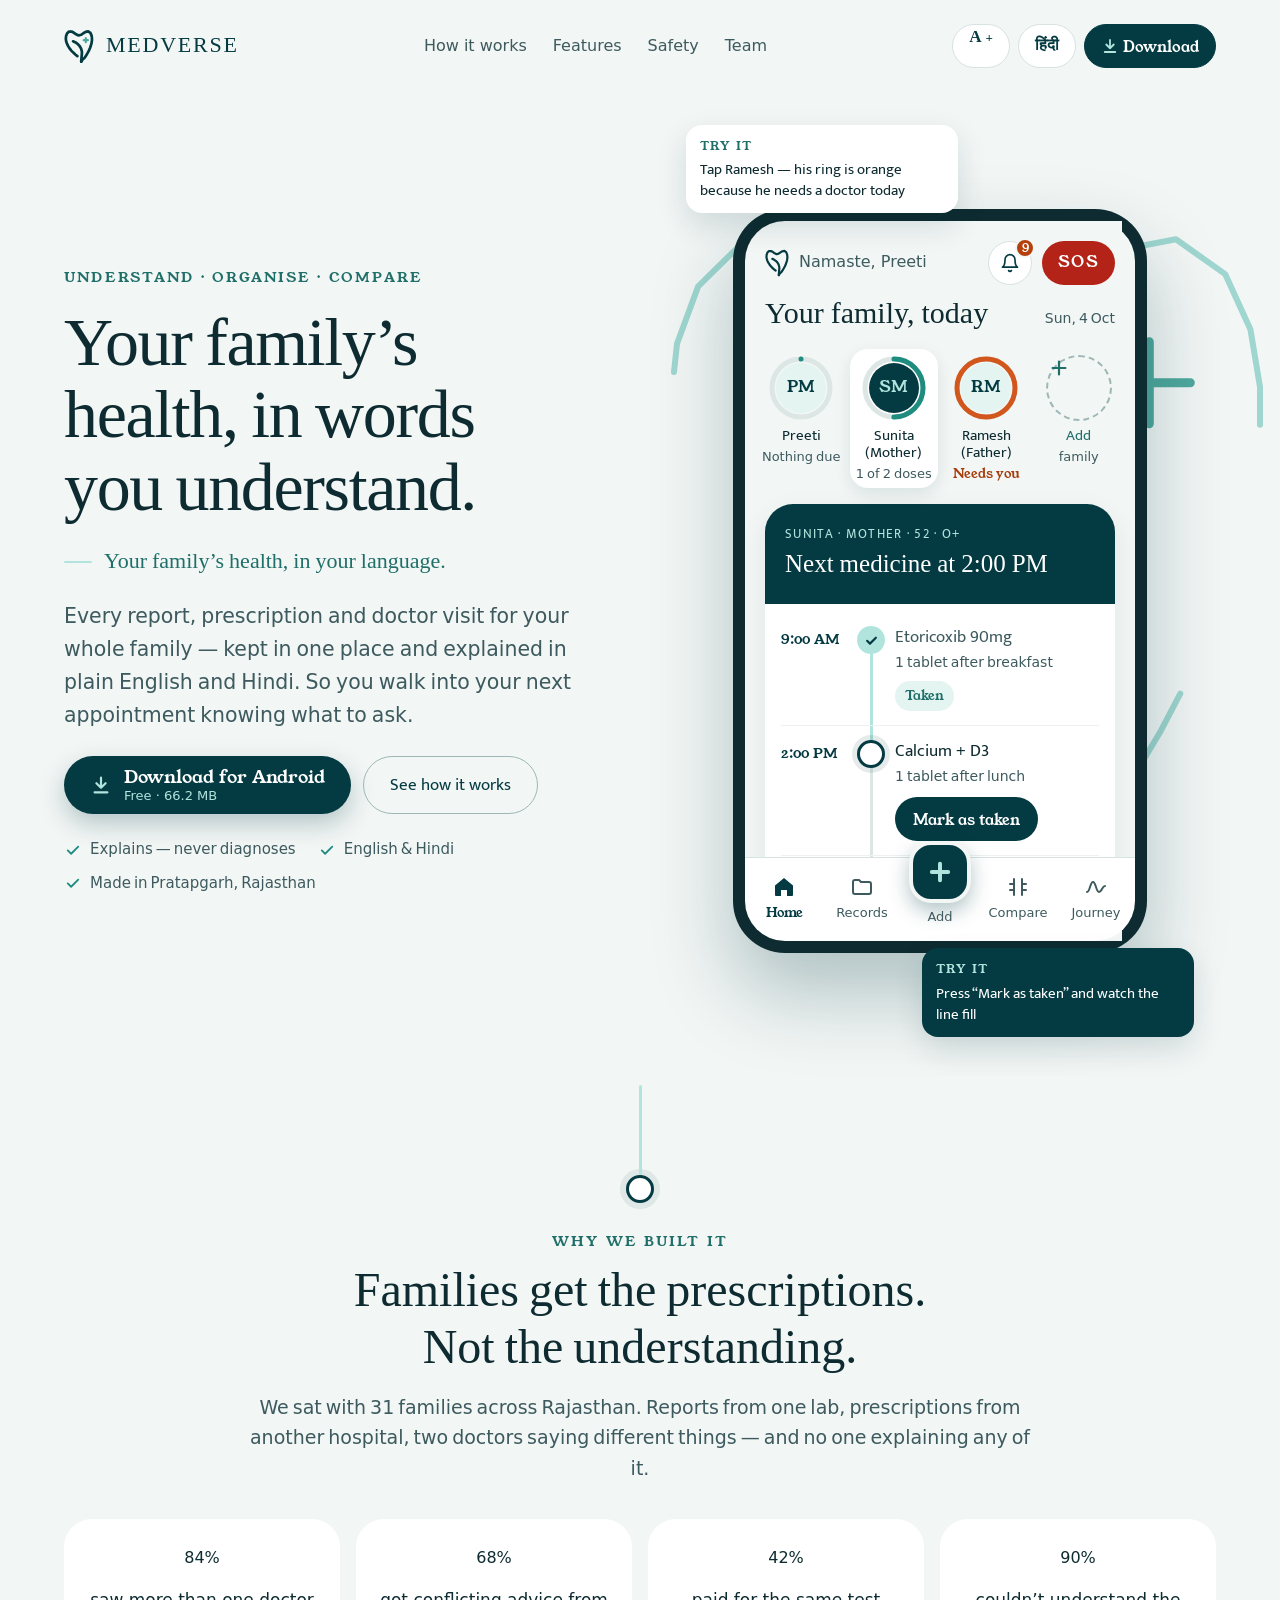
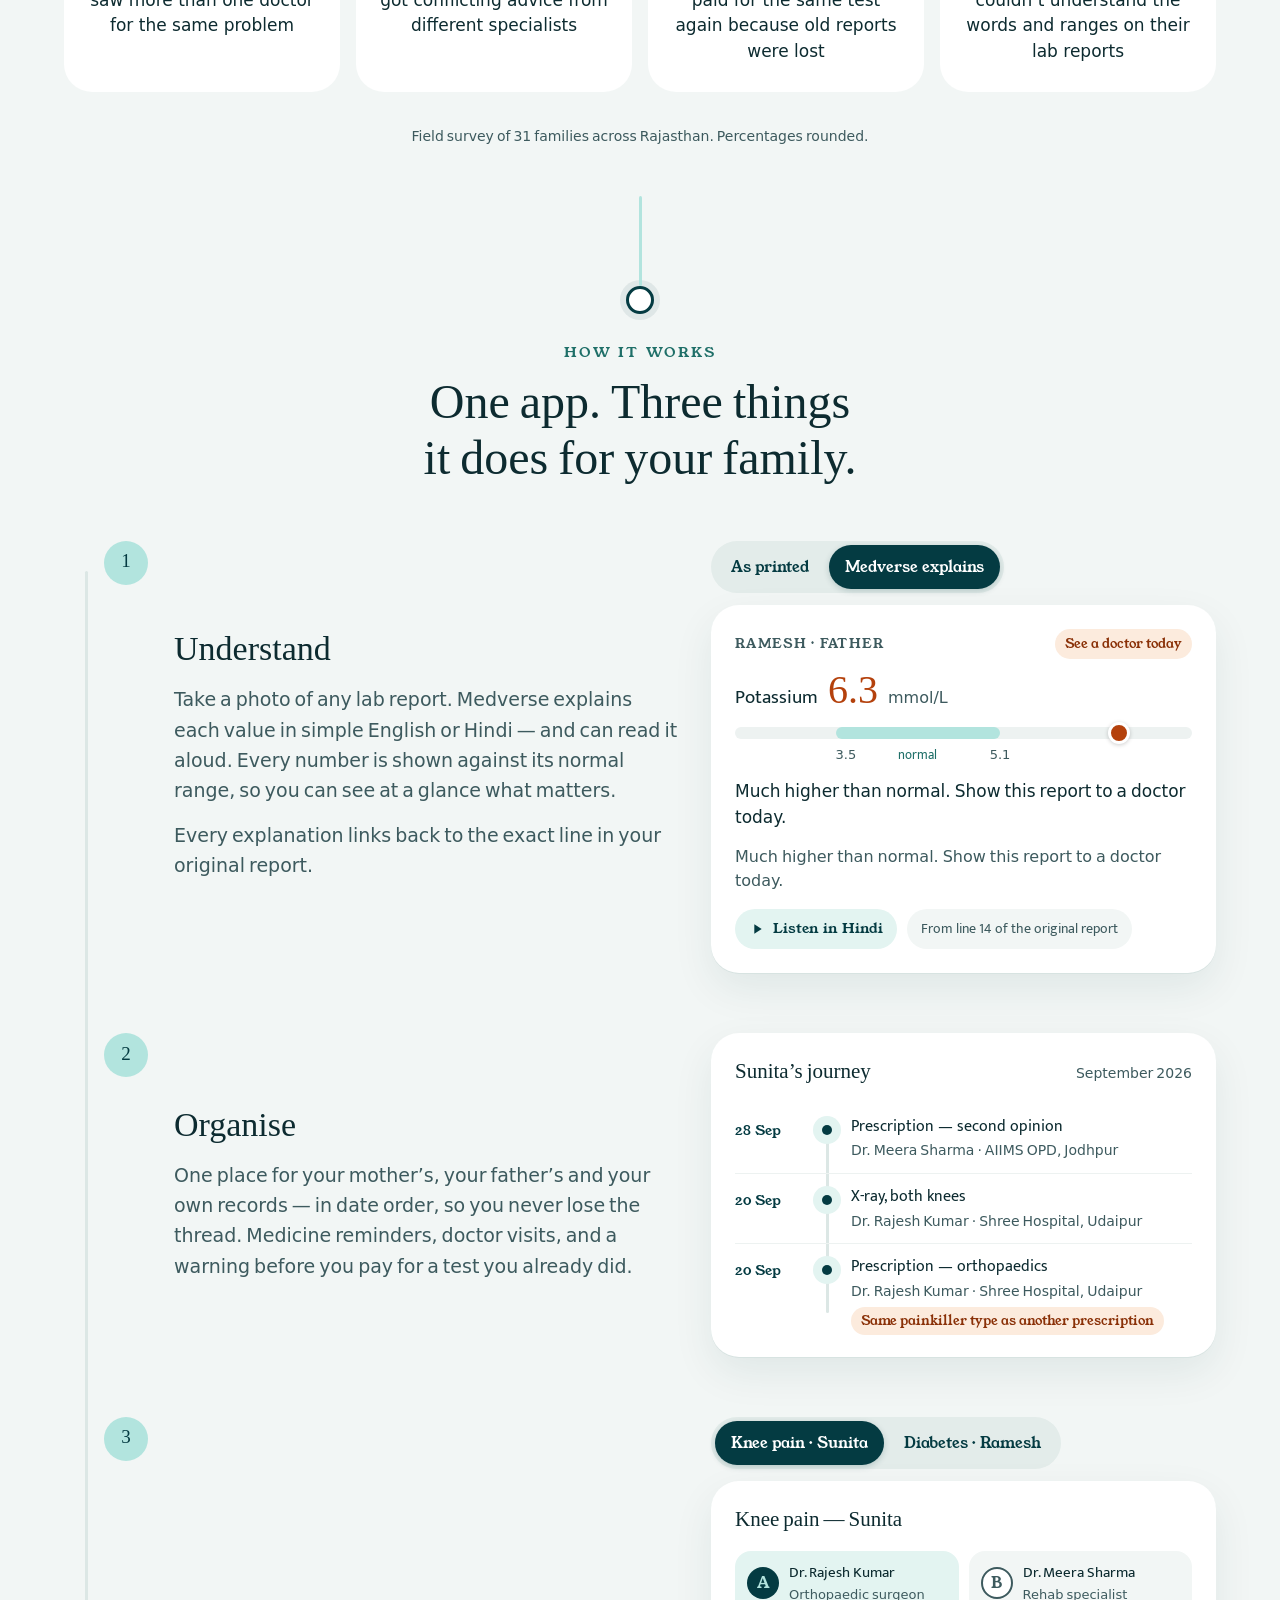
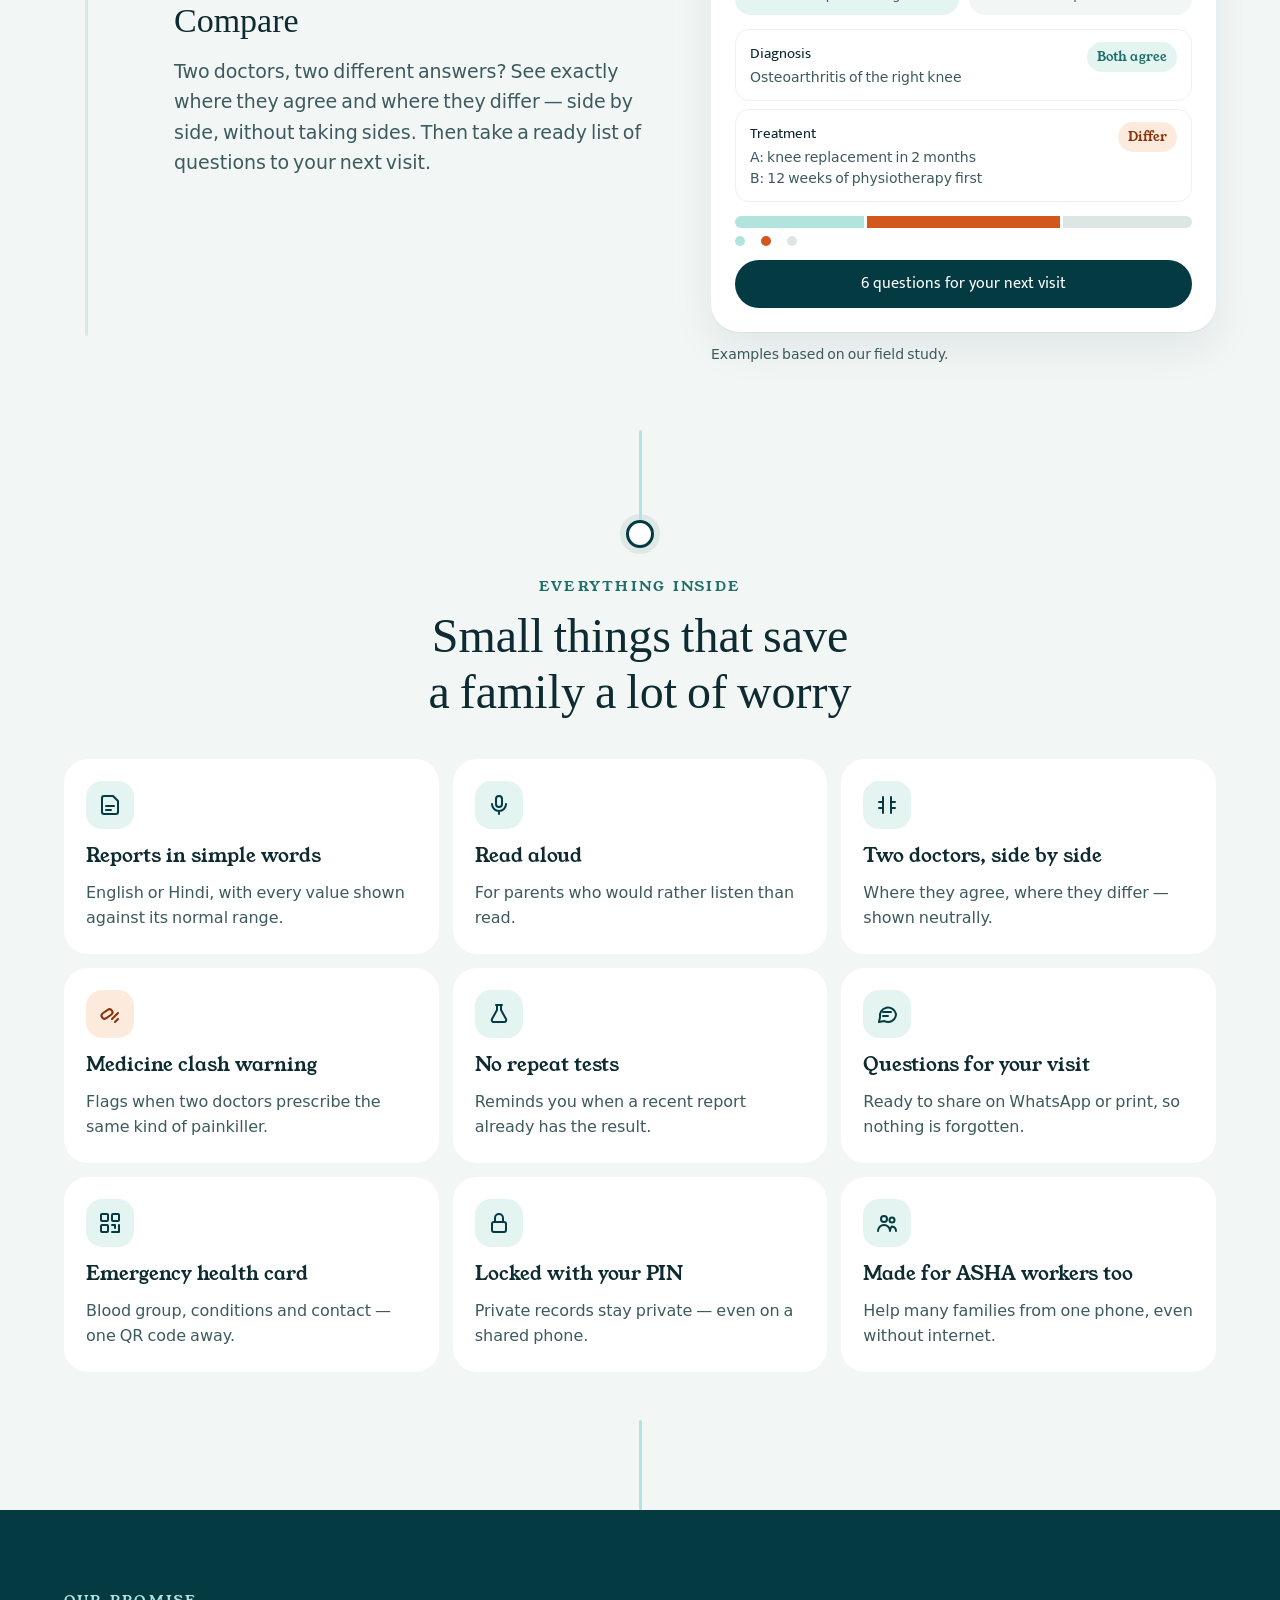
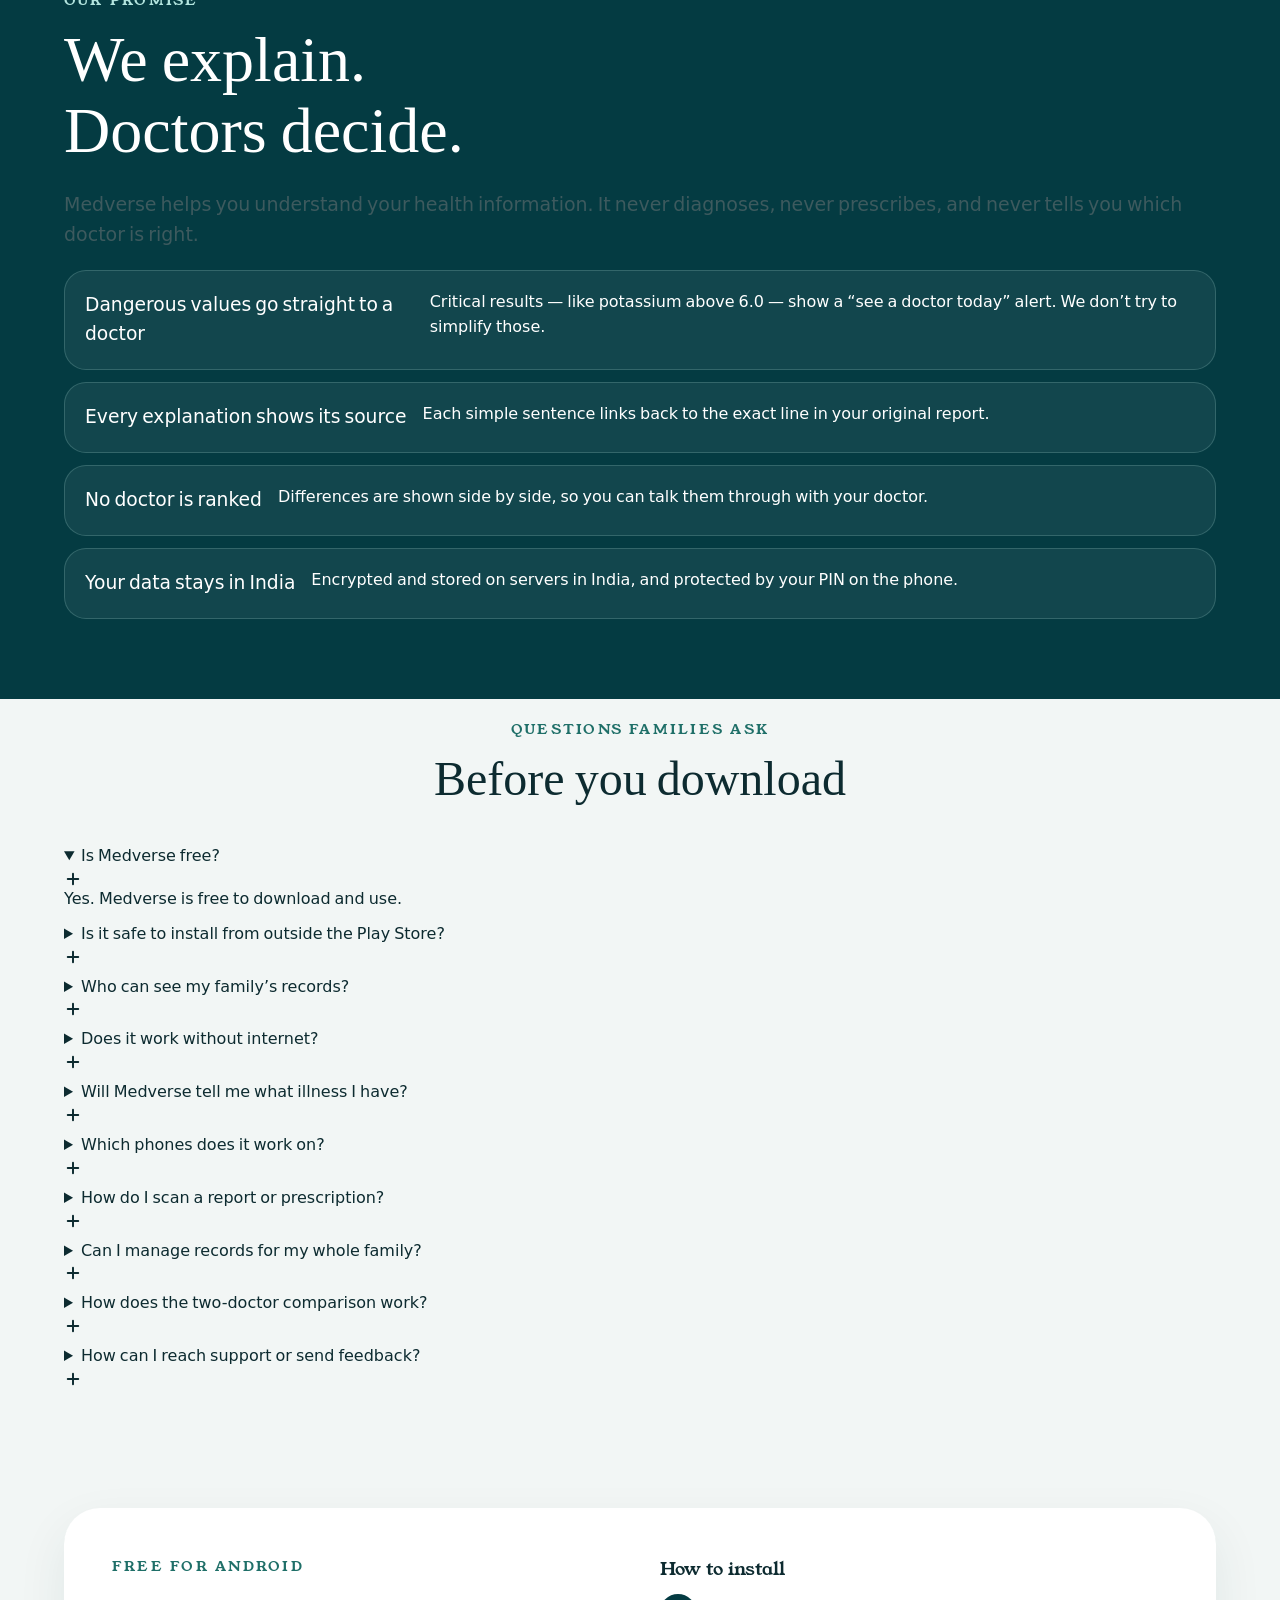
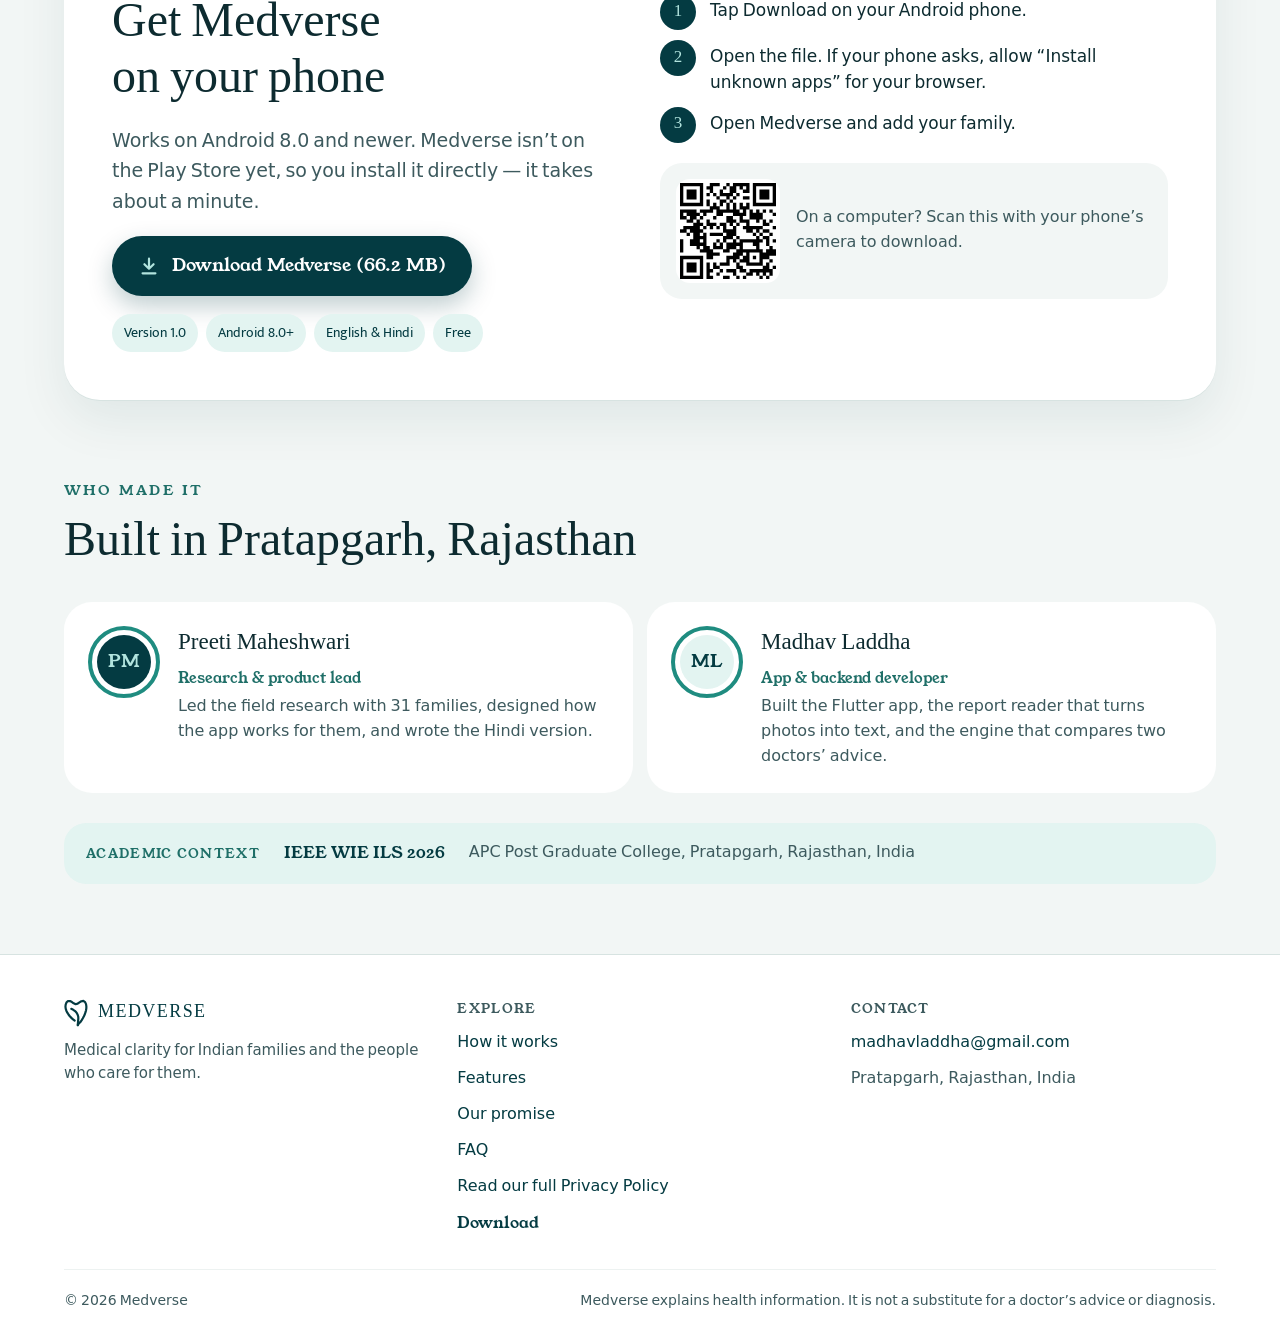
==== commit 8938a949: "fix(site): fine-tune English translations and update download to latest release APK (66.2 MB)" ====
--- a/site/index.html
+++ b/site/index.html
@@ -58,18 +58,18 @@
     <div class="hero-copy">
       <p class="eyebrow" data-i18n="eyebrow">UNDERSTAND · ORGANISE · COMPARE</p>
       <h1 id="hero-h" data-i18n="h1">Your family’s health, in words you understand.</h1>
-      <p class="alt-line" lang="hi" data-i18n="altLine" data-lang-other>आपके परिवार की सेहत, आपकी भाषा में।</p>
+      <p class="alt-line" data-i18n="altLine">Your family’s health, in your language.</p>
       <p class="lead" data-i18n="lead">Every report, prescription and doctor visit for your whole family — kept in one place and explained in plain English and Hindi. So you walk into your next appointment knowing what to ask.</p>
       <div class="cta-row">
         <a class="btn btn-primary" href="#download">
           <svg width="22" height="22" viewBox="0 0 24 24" fill="none" stroke-width="2.4" stroke-linecap="round" stroke-linejoin="round" aria-hidden="true"><path d="M12 4v11M7 10l5 5 5-5M5 20h14"/></svg>
-          <span class="btn-stack"><span data-i18n="cta1">Download for Android</span><span class="sub" data-i18n="cta1sub">Free · 52.3 MB</span></span>
+          <span class="btn-stack"><span data-i18n="cta1">Download for Android</span><span class="sub" data-i18n="cta1sub">Free · 66.2 MB</span></span>
         </a>
         <a class="btn btn-outline" href="#how" data-i18n="cta2">See how it works</a>
       </div>
       <ul class="trust">
         <li><svg width="18" height="18" viewBox="0 0 24 24" fill="none" stroke="#1F8C80" stroke-width="2.4" stroke-linecap="round" stroke-linejoin="round" aria-hidden="true"><path d="M5 12.5l4.5 4.5L19 7.5"/></svg><span data-i18n="trust1">Explains — never diagnoses</span></li>
-        <li><svg width="18" height="18" viewBox="0 0 24 24" fill="none" stroke="#1F8C80" stroke-width="2.4" stroke-linecap="round" stroke-linejoin="round" aria-hidden="true"><path d="M5 12.5l4.5 4.5L19 7.5"/></svg><span data-i18n="trust2">English &amp; हिंदी</span></li>
+        <li><svg width="18" height="18" viewBox="0 0 24 24" fill="none" stroke="#1F8C80" stroke-width="2.4" stroke-linecap="round" stroke-linejoin="round" aria-hidden="true"><path d="M5 12.5l4.5 4.5L19 7.5"/></svg><span data-i18n="trust2">English &amp; Hindi</span></li>
         <li><svg width="18" height="18" viewBox="0 0 24 24" fill="none" stroke="#1F8C80" stroke-width="2.4" stroke-linecap="round" stroke-linejoin="round" aria-hidden="true"><path d="M5 12.5l4.5 4.5L19 7.5"/></svg><span data-i18n="trust3">Made in Pratapgarh, Rajasthan</span></li>
       </ul>
     </div>
@@ -259,9 +259,9 @@
         <p class="body-lg" data-i18n="dlP">Works on Android 8.0 and newer. Medverse isn’t on the Play Store yet, so you install it directly — it takes about a minute.</p>
         <a class="btn btn-primary" id="apkLink" href="medverse.apk" download="medverse.apk">
           <svg width="22" height="22" viewBox="0 0 24 24" fill="none" stroke-width="2.4" stroke-linecap="round" stroke-linejoin="round" aria-hidden="true"><path d="M12 4v11M7 10l5 5 5-5M5 20h14"/></svg>
-          <span data-i18n="dlBtn">Download Medverse (52.3 MB)</span>
+          <span data-i18n="dlBtn">Download Medverse (66.2 MB)</span>
         </a>
-        <ul class="chips"><li data-i18n="chipVersion">Version 1.0</li><li>Android 8.0+</li><li>English &amp; हिंदी</li><li data-i18n="chipFree">Free</li></ul>
+        <ul class="chips"><li data-i18n="chipVersion">Version 1.0</li><li>Android 8.0+</li><li data-i18n="chipLangs">English &amp; Hindi</li><li data-i18n="chipFree">Free</li></ul>
       </div>
       <div class="stack" style="gap:.875rem">
         <h3 style="font-family:var(--sans);font-size:1.125rem;font-weight:700" data-i18n="installH">How to install</h3>
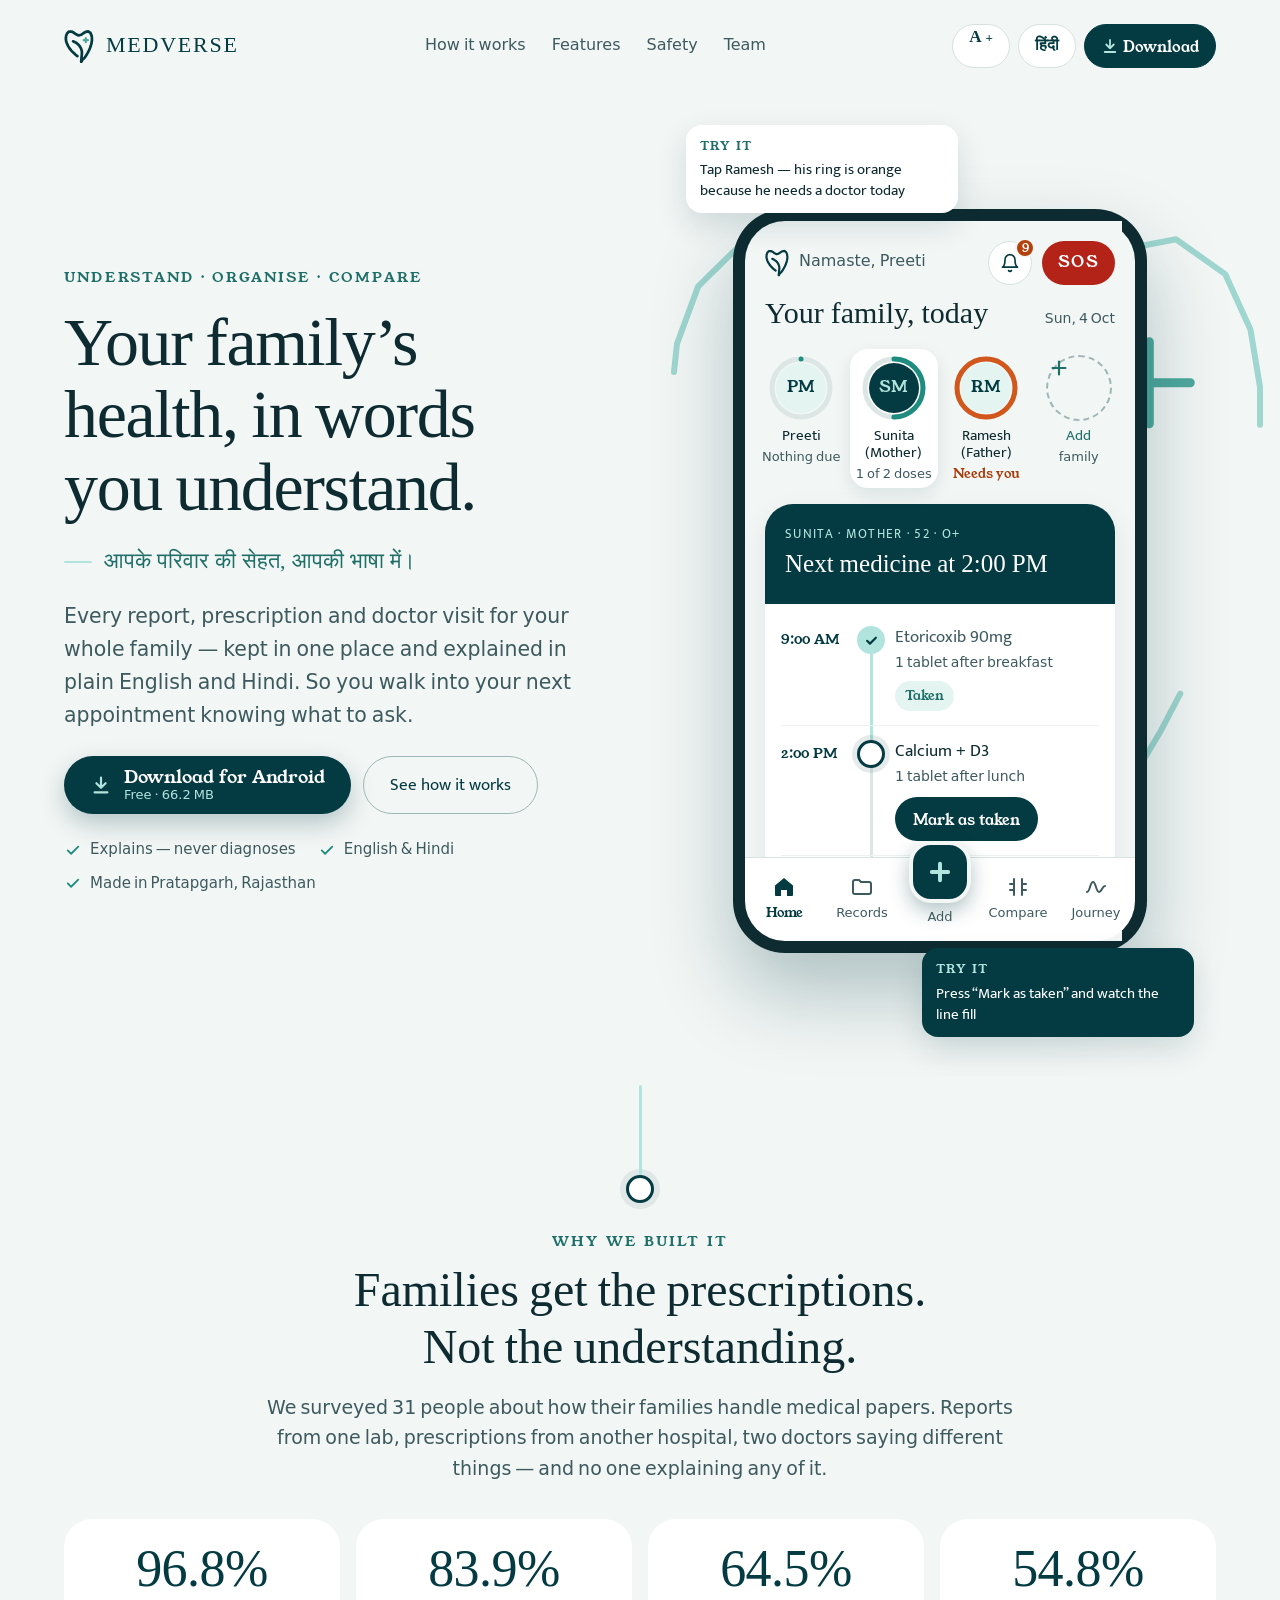
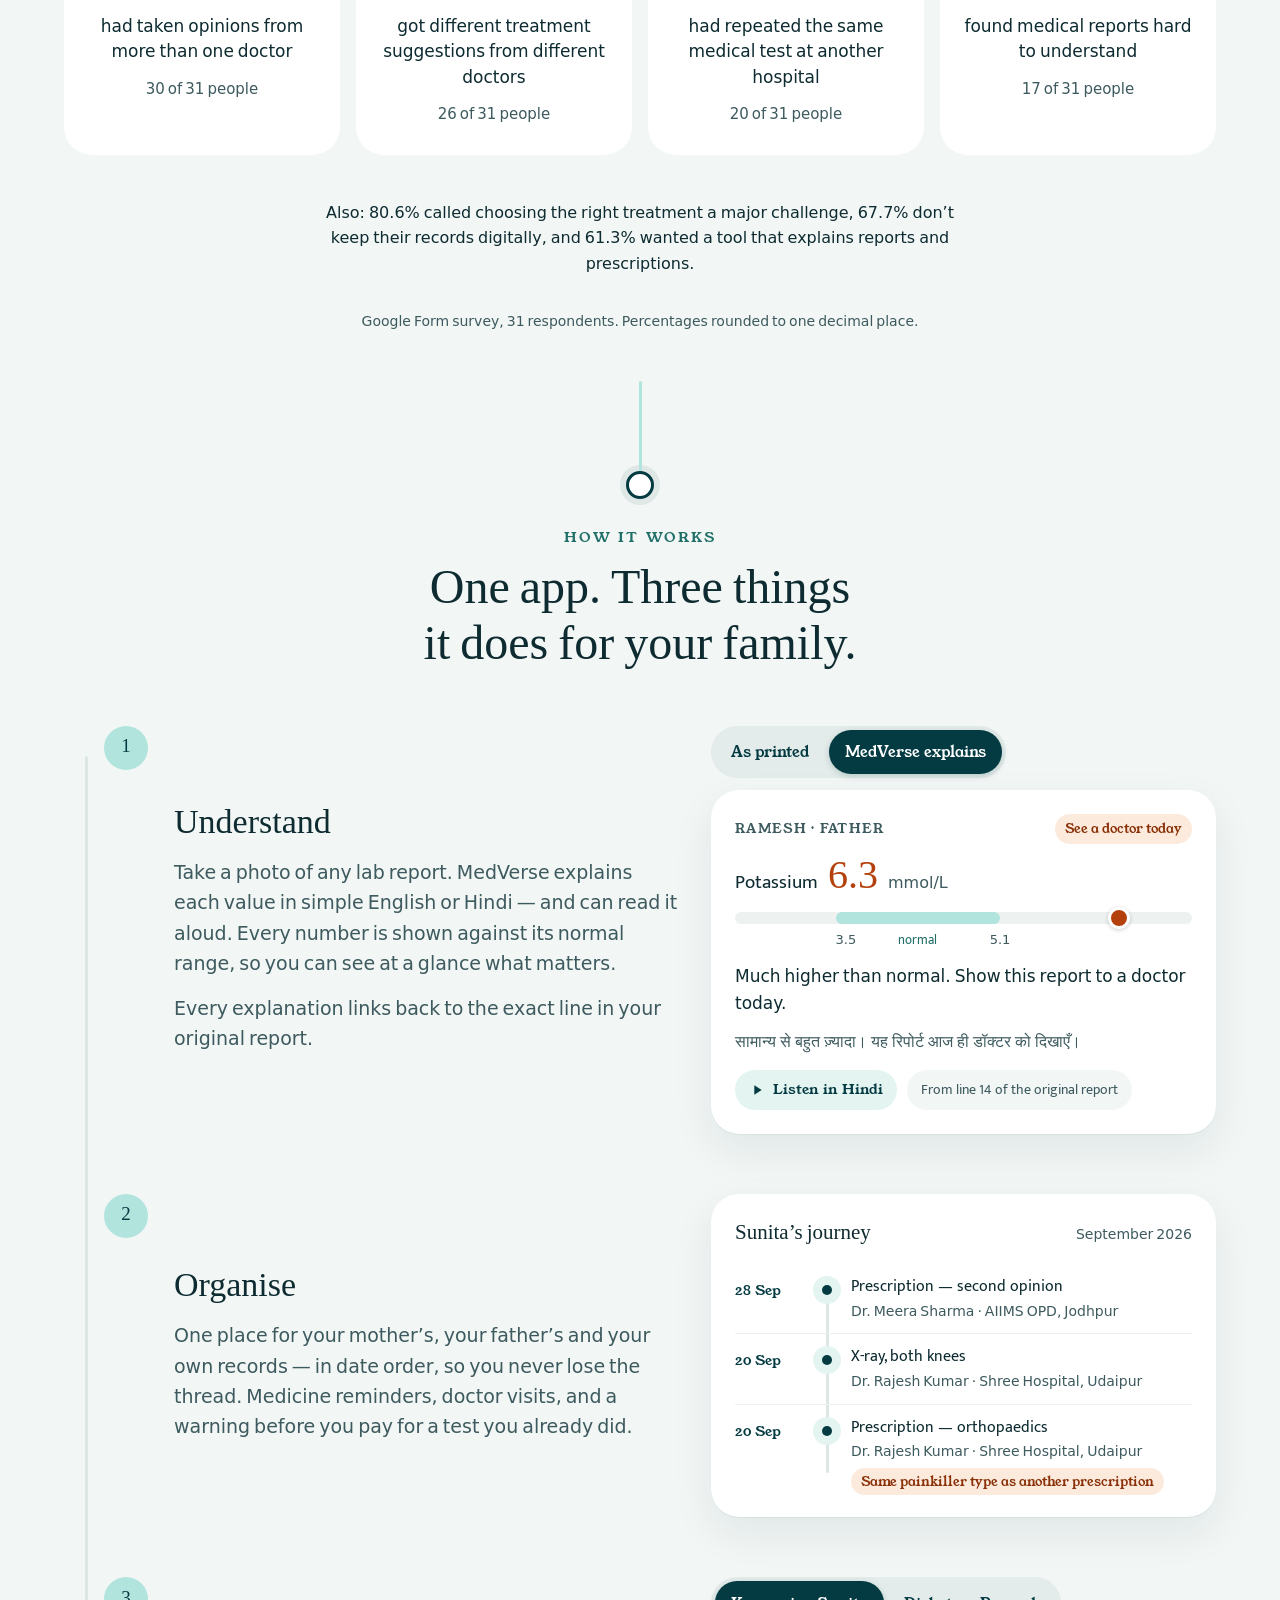
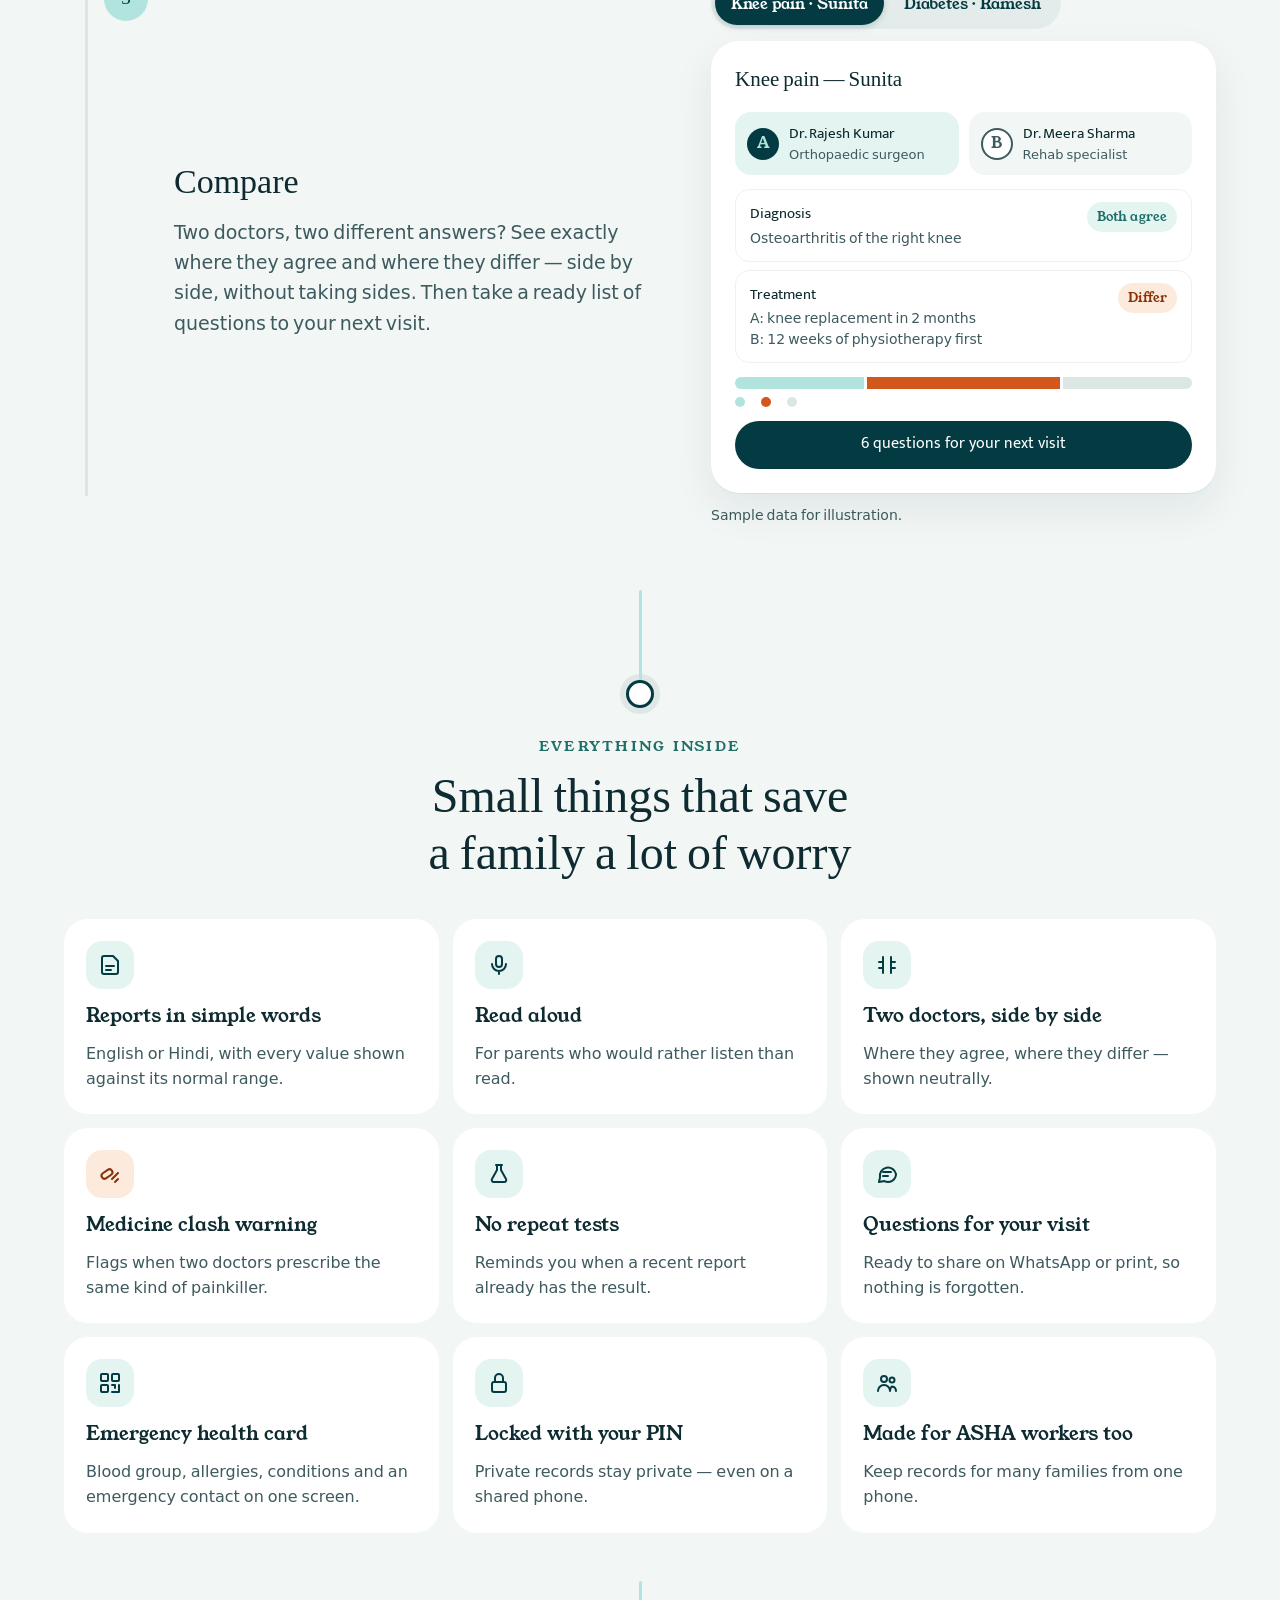
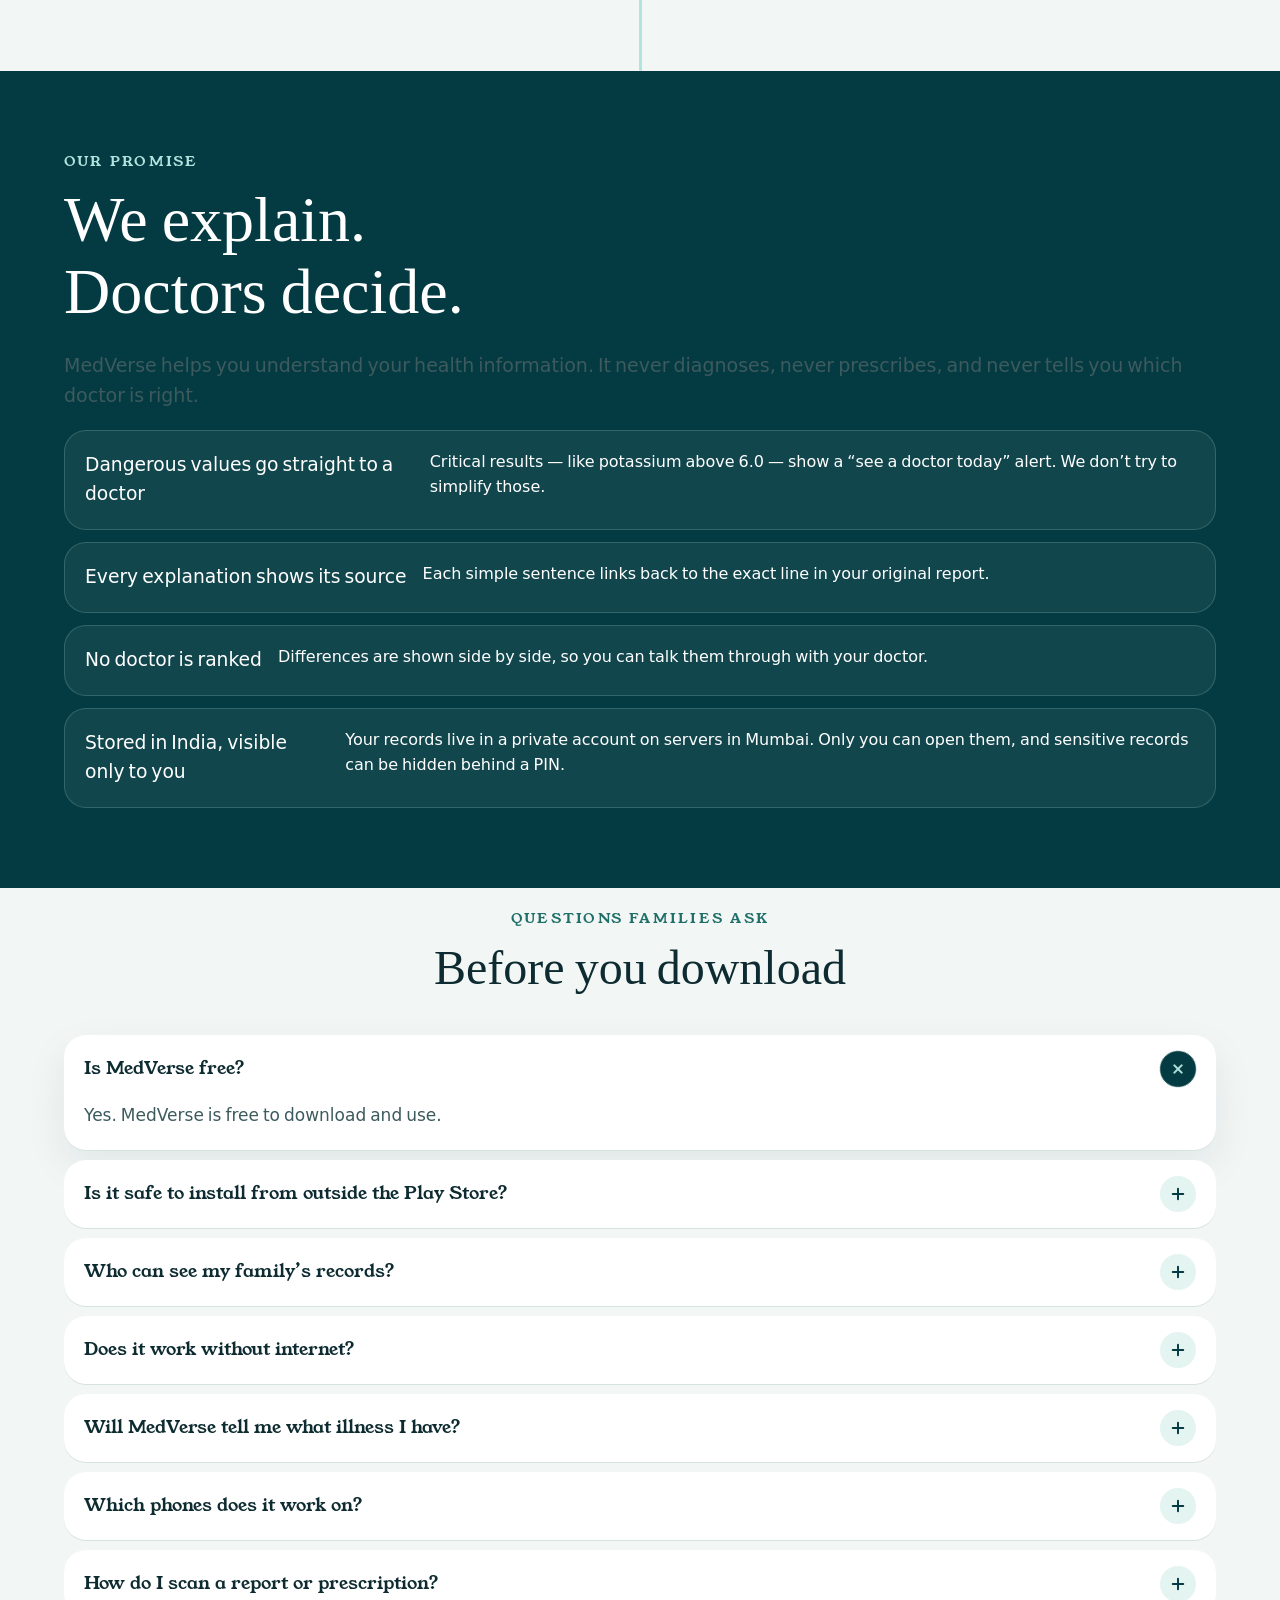
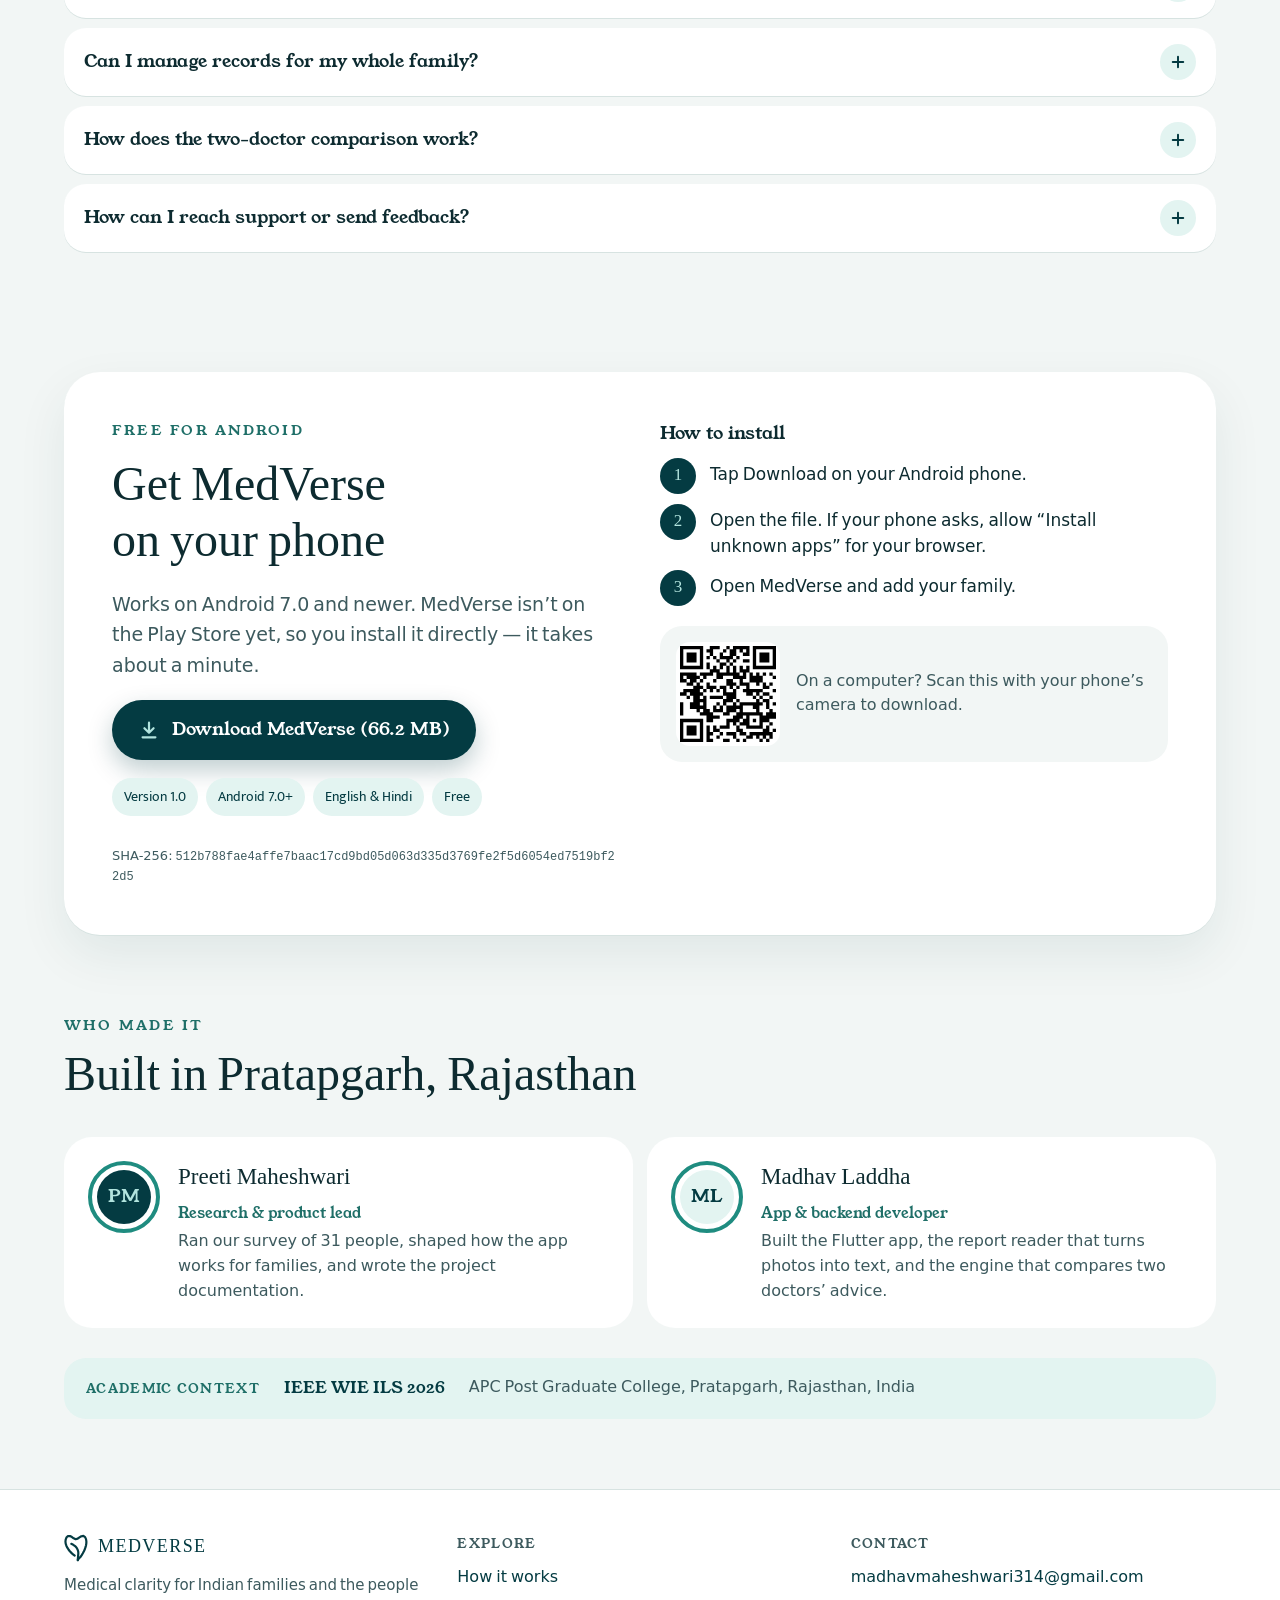
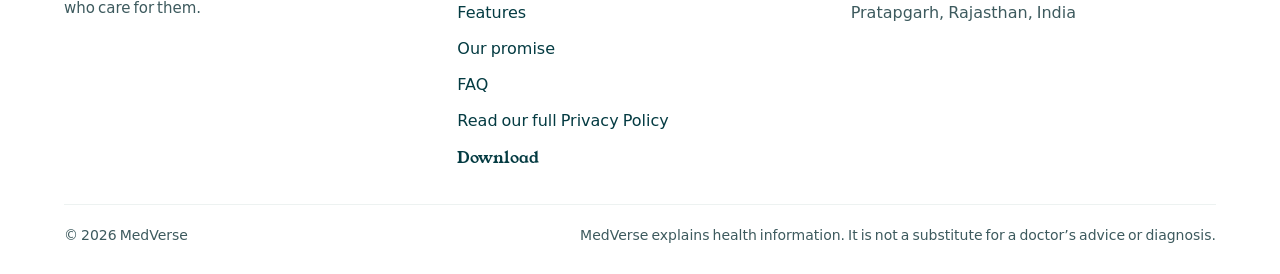
==== commit 35164693: "fix(site): correct survey stats to real data, rewrite privacy policy to match the app, fix FAQ/stat " ====
--- a/site/index.html
+++ b/site/index.html
@@ -3,38 +3,38 @@
 <head>
   <meta charset="utf-8">
   <meta name="viewport" content="width=device-width, initial-scale=1">
-  <title>Medverse — your family’s health, in words you understand</title>
+  <title>MedVerse — your family’s health, in words you understand</title>
   <meta name="description" content="Keep every report, prescription and doctor visit for your whole family in one place — explained in plain English and Hindi. Free for Android.">
   <meta name="theme-color" content="#043B42">
 
   <!-- Share preview (WhatsApp, Facebook, X, LinkedIn) -->
   <meta property="og:type" content="website">
-  <meta property="og:site_name" content="Medverse">
-  <meta property="og:title" content="Medverse — your family’s health, in words you understand">
+  <meta property="og:site_name" content="MedVerse">
+  <meta property="og:title" content="MedVerse — your family’s health, in words you understand">
   <meta property="og:description" content="Every report, prescription and doctor visit for your whole family — explained in plain English and Hindi. Free for Android.">
   <meta property="og:url" content="https://cosmicmadhav.github.io/medverse/">
-  <meta property="og:image" content="https://cosmicmadhav.github.io/medverse/assets/img/favicon.svg">
+  <meta property="og:image" content="https://cosmicmadhav.github.io/medverse/assets/img/og.png">
   <meta property="og:image:width" content="1200">
   <meta property="og:image:height" content="630">
   <meta property="og:locale" content="en_IN">
   <meta property="og:locale:alternate" content="hi_IN">
   <meta name="twitter:card" content="summary_large_image">
+  <meta name="twitter:title" content="MedVerse — your family’s health, in words you understand">
+  <meta name="twitter:image" content="https://cosmicmadhav.github.io/medverse/assets/img/og.png">
   <link rel="canonical" href="https://cosmicmadhav.github.io/medverse/">
 
   <link rel="icon" href="assets/img/favicon.svg" type="image/svg+xml">
-  <link rel="preconnect" href="https://fonts.googleapis.com">
-  <link rel="preconnect" href="https://fonts.gstatic.com" crossorigin>
-  <link href="https://fonts.googleapis.com/css2?family=Young+Serif&family=Figtree:wght@400;500;600;700&family=Tiro+Devanagari+Hindi&family=Mukta:wght@400;500;600;700&display=swap" rel="stylesheet">
+  <link rel="apple-touch-icon" href="assets/img/apple-touch-icon.png">
   <link rel="stylesheet" href="assets/css/site.css">
   <script>document.documentElement.classList.add('js');</script>
 </head>
 <body>
-<a class="skip" href="#main" data-i18n="skip">Skip to content</a>
+<a class="skip" href="#main" data-i18n="skip">Skip to main content</a>
 
 <!-- ============ HEADER ============ -->
 <header class="site-header">
   <div class="wrap">
-    <a class="brand" href="#top" aria-label="Medverse">
+    <a class="brand" href="#top" aria-label="MedVerse">
       <svg width="30" height="35" viewBox="-6 -6 99 112" fill="none" aria-hidden="true"><path d="M50.8 100 L55.4 92.8 L62.2 86.8 L67.1 79.6 L71.7 71.9 L76.1 63.5 L79.9 55.1 L82.8 46.7 L85 38.3 L86.2 29.9 L86.2 21.6 L84.8 13.2 L81.1 5.1 L73.9 0 L65.5 1.6 L57.7 6.3 L50.5 11.4 L42.1 13.7 L34 9.9 L26.9 4.9 L18.8 .7 L10.4 .6 L4 6.9 L.9 15.3 L0 23.7 L1 32 L3.7 40.4 L7.7 48.8 L12.5 56.3 L18.1 63.5 L24.5 70.1 L31.3 76.4 L38.2 81.7" stroke="#043B42" stroke-width="9" stroke-linecap="round" stroke-linejoin="round"/><path d="M23.9 32.9 L32.2 36.7 L39.7 42.1 L46 49.1 L50.4 57.2 L52.8 65.6 L53.1 72 L50.8 100" stroke="#043B42" stroke-width="9" stroke-linecap="round" stroke-linejoin="round"/><path d="M66 22v14M59 29h14" stroke="#4FA89E" stroke-width="7" stroke-linecap="round"/></svg>
       <span class="brand-word">MEDVERSE</span>
     </a>
@@ -58,7 +58,7 @@
     <div class="hero-copy">
       <p class="eyebrow" data-i18n="eyebrow">UNDERSTAND · ORGANISE · COMPARE</p>
       <h1 id="hero-h" data-i18n="h1">Your family’s health, in words you understand.</h1>
-      <p class="alt-line" data-i18n="altLine">Your family’s health, in your language.</p>
+      <p class="alt-line" data-i18n="altLine" data-lang-other>आपके परिवार की सेहत, आपकी भाषा में।</p>
       <p class="lead" data-i18n="lead">Every report, prescription and doctor visit for your whole family — kept in one place and explained in plain English and Hindi. So you walk into your next appointment knowing what to ask.</p>
       <div class="cta-row">
         <a class="btn btn-primary" href="#download">
@@ -83,7 +83,7 @@
       <div class="anno anno-1" aria-hidden="true"><b data-i18n="tryIt">TRY IT</b><span data-i18n="anno1">Tap Ramesh — his ring is orange because he needs a doctor today</span></div>
       <div class="anno anno-2" aria-hidden="true"><b data-i18n="tryIt">TRY IT</b><span data-i18n="anno2">Press “Mark as taken” and watch the line fill</span></div>
       <div class="phone">
-        <div class="phone-screen" id="demo" role="region" data-i18n-aria="phoneAria" aria-label="Live demo of the Medverse app"></div>
+        <div class="phone-screen" id="demo" role="region" data-i18n-aria="phoneAria" aria-label="Live demo of the MedVerse app"></div>
       </div>
     </div>
   </section>
@@ -95,15 +95,16 @@
     <div class="section-head center">
       <p class="eyebrow" data-i18n="surveyEyebrow">WHY WE BUILT IT</p>
       <h2 class="h2" id="survey-h" data-i18n="surveyH">Families get the prescriptions. Not the understanding.</h2>
-      <p class="body-lg" data-i18n="surveyP">We sat with 31 families across Rajasthan. Reports from one lab, prescriptions from another hospital, two doctors saying different things — and no one explaining any of it.</p>
+      <p class="body-lg" data-i18n="surveyP">We surveyed 31 people about how their families handle medical papers. Reports from one lab, prescriptions from another hospital, two doctors saying different things — and no one explaining any of it.</p>
     </div>
     <div class="stats">
-      <article class="stat"><span class="num">84%</span><p data-i18n="st1">Cannot understand their lab reports without asking someone else</p></article>
-      <article class="stat"><span class="num">68%</span><p data-i18n="st2">Carry paper files from doctor to doctor, losing parts along the way</p></article>
-      <article class="stat"><span class="num">42%</span><p data-i18n="st3">Took two medicines of the same type prescribed by different doctors</p></article>
-      <article class="stat"><span class="num">90%</span><p data-i18n="st4">Rely on one person in the family to remember everyone’s doses</p></article>
-    </div>
-    <p class="note" data-i18n="surveyNote">Field study · 31 families in Pratapgarh, Chittorgarh and Udaipur, Rajasthan (2025–2026).</p>
+      <article class="stat"><span class="num">96.8%</span><p data-i18n="st1">had taken opinions from more than one doctor</p><small class="of" data-i18n="sc1">30 of 31 people</small></article>
+      <article class="stat"><span class="num">83.9%</span><p data-i18n="st2">got different treatment suggestions from different doctors</p><small class="of" data-i18n="sc2">26 of 31 people</small></article>
+      <article class="stat"><span class="num">64.5%</span><p data-i18n="st3">had repeated the same medical test at another hospital</p><small class="of" data-i18n="sc3">20 of 31 people</small></article>
+      <article class="stat"><span class="num">54.8%</span><p data-i18n="st4">found medical reports hard to understand</p><small class="of" data-i18n="sc4">17 of 31 people</small></article>
+    </div>
+    <p class="survey-more" data-i18n="surveyMore">Also: 80.6% called choosing the right treatment a major challenge, 67.7% don’t keep their records digitally, and 61.3% wanted a tool that explains reports and prescriptions.</p>
+    <p class="note" data-i18n="surveyNote">Google Form survey, 31 respondents. Percentages rounded to one decimal place.</p>
   </section>
 
   <div class="link" aria-hidden="true"><span class="link-line"></span><span class="link-node"></span></div>
@@ -111,8 +112,8 @@
   <!-- ============ HOW IT WORKS ============ -->
   <section id="how" class="wrap section" aria-labelledby="how-h">
     <div class="section-head center" style="text-align:center">
-      <p class="eyebrow" data-i18n="howEyebrow">HOW MEDVERSE HELPS</p>
-      <h2 class="h2" id="how-h" data-i18n="howH">Three things you can do in 60 seconds</h2>
+      <p class="eyebrow" data-i18n="howEyebrow">HOW IT WORKS</p>
+      <h2 class="h2" id="how-h" data-i18n="howH">One app. Three things it does for your family.</h2>
     </div>
 
     <ol class="steps">
@@ -122,21 +123,21 @@
         <div class="step-body">
           <div class="text">
             <h3 data-i18n="s1Title">Understand</h3>
-            <p class="body-lg" data-i18n="s1P">Take a photo of any lab report or prescription. Medverse reads the numbers, highlights anything outside normal, and explains what it means in simple English or Hindi.</p>
-            <p class="body-lg" data-i18n="s1P2">If your parents would rather listen, the app can read it aloud in Hindi.</p>
+            <p class="body-lg" data-i18n="s1P">Take a photo of any lab report. MedVerse explains each value in simple English or Hindi — and can read it aloud. Every number is shown against its normal range, so you can see at a glance what matters.</p>
+            <p class="body-lg" data-i18n="s1P2">Every explanation links back to the exact line in your original report.</p>
           </div>
           <div class="demo">
             <div class="seg" role="group" aria-label="Report view">
               <button type="button" id="vPrinted" aria-pressed="false" data-i18n="asPrinted">As printed</button>
-              <button type="button" id="vExplained" aria-pressed="true" data-i18n="explained">Medverse explains</button>
+              <button type="button" id="vExplained" aria-pressed="true" data-i18n="explained">MedVerse explains</button>
             </div>
             <div class="printed" id="printedCard" hidden>
-              <div class="p-head"><span>BIOCHEMISTRY · SERUM ELECTROLYTES</span><span>Ref: [ID]</span></div>
+              <div class="p-head"><span>BIOCHEMISTRY · SERUM ELECTROLYTES</span><span>Ref: 20418</span></div>
               <div class="p-row"><span>S. Sodium</span><span>139</span><span>mmol/L</span><span>135–145</span></div>
               <div class="p-row hl"><span>S. Potassium</span><span>6.3 H</span><span>mmol/L</span><span>3.5–5.1</span></div>
               <div class="p-row"><span>S. Chloride</span><span>101</span><span>mmol/L</span><span>98–107</span></div>
               <div class="p-foot">Impression: Hyperkalaemia. Clinical correlation advised.</div>
-              <p class="p-note" data-i18n="printedNote">This is how the lab prints it. Now press “Medverse explains”.</p>
+              <p class="p-note" data-i18n="printedNote">This is how the lab prints it. Now press “MedVerse explains”.</p>
             </div>
             <div class="card" id="explainedCard">
               <div class="row-between"><span class="mini-eyebrow" data-i18n="rameshEyebrow">RAMESH · FATHER</span><span class="tag tag-alert" data-i18n="seeDoc">See a doctor today</span></div>
@@ -183,7 +184,7 @@
               <button type="button" data-case="diabetes" aria-pressed="false" data-i18n="caseDia">Diabetes · Ramesh</button>
             </div>
             <div class="card" id="cmpCard" aria-live="polite"></div>
-            <p class="note" data-i18n="exampleNote">Examples based on our field study.</p>
+            <p class="note" data-i18n="exampleNote">Sample data for illustration.</p>
           </div>
         </div>
       </li>
@@ -205,9 +206,9 @@
       <li class="feature"><span class="ico warn"><svg width="24" height="24" viewBox="0 0 24 24" fill="none" stroke="#8A3108" stroke-width="2" stroke-linecap="round" stroke-linejoin="round" aria-hidden="true"><rect x="3" y="9" width="12" height="6" rx="3" transform="rotate(-35 9 12)"/><path d="M14 17l6-6M17 20l3-3"/></svg></span><h3 data-i18n="f4t">Medicine clash warning</h3><p data-i18n="f4d">Flags when two doctors prescribe the same kind of painkiller.</p></li>
       <li class="feature"><span class="ico"><svg width="24" height="24" viewBox="0 0 24 24" fill="none" stroke="#043B42" stroke-width="2" stroke-linecap="round" stroke-linejoin="round" aria-hidden="true"><path d="M9 3h6M10 3v5l-5 9a2 2 0 0 0 1.7 3h10.6a2 2 0 0 0 1.7-3l-5-9V3"/></svg></span><h3 data-i18n="f5t">No repeat tests</h3><p data-i18n="f5d">Reminds you when a recent report already has the result.</p></li>
       <li class="feature"><span class="ico"><svg width="24" height="24" viewBox="0 0 24 24" fill="none" stroke="#043B42" stroke-width="2" stroke-linecap="round" stroke-linejoin="round" aria-hidden="true"><path d="M8 10h8M8 14h5"/><path d="M21 12a8 8 0 0 1-11.6 7.1L4 20l1-4.6A8 8 0 1 1 21 12z"/></svg></span><h3 data-i18n="f6t">Questions for your visit</h3><p data-i18n="f6d">Ready to share on WhatsApp or print, so nothing is forgotten.</p></li>
-      <li class="feature"><span class="ico"><svg width="24" height="24" viewBox="0 0 24 24" fill="none" stroke="#043B42" stroke-width="2" stroke-linecap="round" stroke-linejoin="round" aria-hidden="true"><rect x="3" y="3" width="7" height="7" rx="1"/><rect x="14" y="3" width="7" height="7" rx="1"/><rect x="3" y="14" width="7" height="7" rx="1"/><path d="M14 14h3v3M21 14v7h-7"/></svg></span><h3 data-i18n="f7t">Emergency health card</h3><p data-i18n="f7d">Blood group, conditions and contact — one QR code away.</p></li>
+      <li class="feature"><span class="ico"><svg width="24" height="24" viewBox="0 0 24 24" fill="none" stroke="#043B42" stroke-width="2" stroke-linecap="round" stroke-linejoin="round" aria-hidden="true"><rect x="3" y="3" width="7" height="7" rx="1"/><rect x="14" y="3" width="7" height="7" rx="1"/><rect x="3" y="14" width="7" height="7" rx="1"/><path d="M14 14h3v3M21 14v7h-7"/></svg></span><h3 data-i18n="f7t">Emergency health card</h3><p data-i18n="f7d">Blood group, allergies, conditions and an emergency contact on one screen.</p></li>
       <li class="feature"><span class="ico"><svg width="24" height="24" viewBox="0 0 24 24" fill="none" stroke="#043B42" stroke-width="2" stroke-linecap="round" stroke-linejoin="round" aria-hidden="true"><rect x="5" y="11" width="14" height="10" rx="2"/><path d="M8 11V7a4 4 0 0 1 8 0v4"/></svg></span><h3 data-i18n="f8t">Locked with your PIN</h3><p data-i18n="f8d">Private records stay private — even on a shared phone.</p></li>
-      <li class="feature"><span class="ico"><svg width="24" height="24" viewBox="0 0 24 24" fill="none" stroke="#043B42" stroke-width="2" stroke-linecap="round" stroke-linejoin="round" aria-hidden="true"><circle cx="9" cy="8" r="3"/><circle cx="17" cy="9" r="2.5"/><path d="M3 20c0-3.3 2.7-6 6-6s6 2.7 6 6M15 20c0-2 .8-3.7 2-4.6 2.3.3 4 2.3 4 4.6"/></svg></span><h3 data-i18n="f9t">Made for ASHA workers too</h3><p data-i18n="f9d">Help many families from one phone, even without internet.</p></li>
+      <li class="feature"><span class="ico"><svg width="24" height="24" viewBox="0 0 24 24" fill="none" stroke="#043B42" stroke-width="2" stroke-linecap="round" stroke-linejoin="round" aria-hidden="true"><circle cx="9" cy="8" r="3"/><circle cx="17" cy="9" r="2.5"/><path d="M3 20c0-3.3 2.7-6 6-6s6 2.7 6 6M15 20c0-2 .8-3.7 2-4.6 2.3.3 4 2.3 4 4.6"/></svg></span><h3 data-i18n="f9t">Made for ASHA workers too</h3><p data-i18n="f9d">Keep records for many families from one phone.</p></li>
     </ul>
   </section>
 
@@ -218,13 +219,14 @@
     <div class="wrap">
       <div class="stack" style="gap:1.125rem">
         <p class="eyebrow" data-i18n="safeEyebrow">OUR PROMISE</p>
-        <h2 class="h2" id="safety-h" data-i18n="safeH">Built to help. Never to diagnose.</h2>
-        <p class="body-lg" data-i18n="safeP">We believe Indian families deserve plain explanations, not internet diagnoses that cause panic. Medverse is designed around four clear guardrails:</p>
+        <h2 class="h2" id="safety-h" data-i18n="safeH">We explain.
+Doctors decide.</h2>
+        <p class="body-lg" data-i18n="safeP">MedVerse helps you understand your health information. It never diagnoses, never prescribes, and never tells you which doctor is right.</p>
         <div class="promises">
-          <article class="promise"><h3 data-i18n="p1t">Explains, doesn’t diagnose</h3><p data-i18n="p1x">The app never guesses what illness you have or prescribes medicines. It explains what your reports already say so you can talk to your doctor with confidence.</p></article>
-          <article class="promise"><h3 data-i18n="p2t">Always shows the source</h3><p data-i18n="p2x">Every explanation points back to the exact line in your original report or prescription, so you or your doctor can verify it in seconds.</p></article>
-          <article class="promise"><h3 data-i18n="p3t">Private on your phone</h3><p data-i18n="p3x">Your family’s health records belong only to you. Encrypted, locked behind your PIN, and never shared with insurers, employers or advertisers.</p></article>
-          <article class="promise"><h3 data-i18n="p4t">Works without internet</h3><p data-i18n="p4x">Saved records, reminders and your emergency health card work even when there is no mobile network — because emergencies don’t wait for internet.</p></article>
+          <article class="promise"><h3 data-i18n="p1t">Dangerous values go straight to a doctor</h3><p data-i18n="p1x">Critical results — like potassium above 6.0 — show a “see a doctor today” alert. We don’t try to simplify those.</p></article>
+          <article class="promise"><h3 data-i18n="p2t">Every explanation shows its source</h3><p data-i18n="p2x">Each simple sentence links back to the exact line in your original report.</p></article>
+          <article class="promise"><h3 data-i18n="p3t">No doctor is ranked</h3><p data-i18n="p3x">Differences are shown side by side, so you can talk them through with your doctor.</p></article>
+          <article class="promise"><h3 data-i18n="p4t">Stored in India, visible only to you</h3><p data-i18n="p4x">Your records live in a private account on servers in Mumbai. Only you can open them, and sensitive records can be hidden behind a PIN.</p></article>
         </div>
       </div>
     </div>
@@ -233,20 +235,20 @@
   <!-- ============ FAQ ============ -->
   <section id="faq" class="wrap section" aria-labelledby="faq-h">
     <div class="section-head center" style="text-align:center">
-      <p class="eyebrow" data-i18n="faqEyebrow">QUESTIONS YOU MIGHT HAVE</p>
-      <h2 class="h2" id="faq-h" data-i18n="faqH">Frequently asked questions</h2>
+      <p class="eyebrow" data-i18n="faqEyebrow">QUESTIONS FAMILIES ASK</p>
+      <h2 class="h2" id="faq-h" data-i18n="faqH">Before you download</h2>
     </div>
     <div class="faq-list">
-      <details name="faq" open><summary><span data-i18n="q1">Is Medverse free?</span><span class="pm" aria-hidden="true"><svg width="18" height="18" viewBox="0 0 24 24" fill="none" stroke="currentColor" stroke-width="2.6" stroke-linecap="round"><path d="M12 5v14M5 12h14"/></svg></span></summary><p data-i18n="a1">Yes. Medverse is free to download and use.</p></details>
-      <details name="faq"><summary><span data-i18n="q2">Is it safe to install from outside the Play Store?</span><span class="pm" aria-hidden="true"><svg width="18" height="18" viewBox="0 0 24 24" fill="none" stroke="currentColor" stroke-width="2.6" stroke-linecap="round"><path d="M12 5v14M5 12h14"/></svg></span></summary><p data-i18n="a2">Medverse comes directly from us as an APK file. Because it isn’t on the Play Store yet, Android asks your permission before installing — that is normal. Only download it from this website.</p></details>
-      <details name="faq"><summary><span data-i18n="q3">Who can see my family’s records?</span><span class="pm" aria-hidden="true"><svg width="18" height="18" viewBox="0 0 24 24" fill="none" stroke="currentColor" stroke-width="2.6" stroke-linecap="round"><path d="M12 5v14M5 12h14"/></svg></span></summary><p><span data-i18n="a3">Your records are encrypted, stored on servers in India, and locked with your PIN on the phone. Our privacy policy explains exactly what we store and why.</span> <a href="privacy.html" data-i18n="privacyLink">Read our full Privacy Policy</a></p></details>
-      <details name="faq"><summary><span data-i18n="q4">Does it work without internet?</span><span class="pm" aria-hidden="true"><svg width="18" height="18" viewBox="0 0 24 24" fill="none" stroke="currentColor" stroke-width="2.6" stroke-linecap="round"><path d="M12 5v14M5 12h14"/></svg></span></summary><p data-i18n="a4">Saved records and medicine reminders open without internet. Reading a new report needs a connection.</p></details>
-      <details name="faq"><summary><span data-i18n="q5">Will Medverse tell me what illness I have?</span><span class="pm" aria-hidden="true"><svg width="18" height="18" viewBox="0 0 24 24" fill="none" stroke="currentColor" stroke-width="2.6" stroke-linecap="round"><path d="M12 5v14M5 12h14"/></svg></span></summary><p data-i18n="a5">No. Medverse explains what your reports and prescriptions say, in simple words. Only your doctor can diagnose and decide treatment.</p></details>
-      <details name="faq"><summary><span data-i18n="q6">Which phones does it work on?</span><span class="pm" aria-hidden="true"><svg width="18" height="18" viewBox="0 0 24 24" fill="none" stroke="currentColor" stroke-width="2.6" stroke-linecap="round"><path d="M12 5v14M5 12h14"/></svg></span></summary><p data-i18n="a6">Android phones with Android 8.0 or newer. An iPhone version is not available yet.</p></details>
-      <details name="faq"><summary><span data-i18n="q7">How do I scan a report or prescription?</span><span class="pm" aria-hidden="true"><svg width="18" height="18" viewBox="0 0 24 24" fill="none" stroke="currentColor" stroke-width="2.6" stroke-linecap="round"><path d="M12 5v14M5 12h14"/></svg></span></summary><p data-i18n="a7">Simply take a clear photo of your report or prescription using the app camera. Medverse automatically reads the text and translates complex medical terms into plain words.</p></details>
+      <details name="faq" open><summary><span data-i18n="q1">Is MedVerse free?</span><span class="pm" aria-hidden="true"><svg width="18" height="18" viewBox="0 0 24 24" fill="none" stroke="currentColor" stroke-width="2.6" stroke-linecap="round"><path d="M12 5v14M5 12h14"/></svg></span></summary><p data-i18n="a1">Yes. MedVerse is free to download and use.</p></details>
+      <details name="faq"><summary><span data-i18n="q2">Is it safe to install from outside the Play Store?</span><span class="pm" aria-hidden="true"><svg width="18" height="18" viewBox="0 0 24 24" fill="none" stroke="currentColor" stroke-width="2.6" stroke-linecap="round"><path d="M12 5v14M5 12h14"/></svg></span></summary><p data-i18n="a2">MedVerse comes directly from us as an APK file. Because it isn’t on the Play Store yet, Android asks your permission before installing — that is normal. Only download it from this website.</p></details>
+      <details name="faq"><summary><span data-i18n="q3">Who can see my family’s records?</span><span class="pm" aria-hidden="true"><svg width="18" height="18" viewBox="0 0 24 24" fill="none" stroke="currentColor" stroke-width="2.6" stroke-linecap="round"><path d="M12 5v14M5 12h14"/></svg></span></summary><p><span data-i18n="a3">Your records are kept in a private account on servers in Mumbai, India. Only you can open them, and sensitive records can be hidden behind a PIN. To explain a report, its photo and text are read by AI services (Google Cloud Vision and Groq). Our privacy policy has the details.</span> <a href="privacy.html" data-i18n="privacyLink">Read our full Privacy Policy</a></p></details>
+      <details name="faq"><summary><span data-i18n="q4">Does it work without internet?</span><span class="pm" aria-hidden="true"><svg width="18" height="18" viewBox="0 0 24 24" fill="none" stroke="currentColor" stroke-width="2.6" stroke-linecap="round"><path d="M12 5v14M5 12h14"/></svg></span></summary><p data-i18n="a4">No. MedVerse needs internet to load your records and to read new reports. The SOS button opens your phone’s dialer for 108, which works wherever you have a mobile network.</p></details>
+      <details name="faq"><summary><span data-i18n="q5">Will MedVerse tell me what illness I have?</span><span class="pm" aria-hidden="true"><svg width="18" height="18" viewBox="0 0 24 24" fill="none" stroke="currentColor" stroke-width="2.6" stroke-linecap="round"><path d="M12 5v14M5 12h14"/></svg></span></summary><p data-i18n="a5">No. MedVerse explains what your reports and prescriptions say, in simple words. Only your doctor can diagnose and decide treatment.</p></details>
+      <details name="faq"><summary><span data-i18n="q6">Which phones does it work on?</span><span class="pm" aria-hidden="true"><svg width="18" height="18" viewBox="0 0 24 24" fill="none" stroke="currentColor" stroke-width="2.6" stroke-linecap="round"><path d="M12 5v14M5 12h14"/></svg></span></summary><p data-i18n="a6">Android phones with Android 7.0 or newer. An iPhone version is not available yet.</p></details>
+      <details name="faq"><summary><span data-i18n="q7">How do I scan a report or prescription?</span><span class="pm" aria-hidden="true"><svg width="18" height="18" viewBox="0 0 24 24" fill="none" stroke="currentColor" stroke-width="2.6" stroke-linecap="round"><path d="M12 5v14M5 12h14"/></svg></span></summary><p data-i18n="a7">Take a clear photo of your report or prescription with the app. MedVerse reads the text (this needs internet) and explains the medical terms in plain words.</p></details>
       <details name="faq"><summary><span data-i18n="q8">Can I manage records for my whole family?</span><span class="pm" aria-hidden="true"><svg width="18" height="18" viewBox="0 0 24 24" fill="none" stroke="currentColor" stroke-width="2.6" stroke-linecap="round"><path d="M12 5v14M5 12h14"/></svg></span></summary><p data-i18n="a8">Yes! You can create separate profiles for parents, children, and spouses in one app, tracking everyone’s records, doses, and upcoming doctor appointments easily.</p></details>
-      <details name="faq"><summary><span data-i18n="q9">How does the two-doctor comparison work?</span><span class="pm" aria-hidden="true"><svg width="18" height="18" viewBox="0 0 24 24" fill="none" stroke="currentColor" stroke-width="2.6" stroke-linecap="round"><path d="M12 5v14M5 12h14"/></svg></span></summary><p data-i18n="a9">When you upload prescriptions from two different doctors, Medverse lists where both doctors agree (like diagnostic tests) and flags any conflicting medicines or duplicate painkiller dosages.</p></details>
-      <details name="faq"><summary><span data-i18n="q10">How can I reach support or send feedback?</span><span class="pm" aria-hidden="true"><svg width="18" height="18" viewBox="0 0 24 24" fill="none" stroke="currentColor" stroke-width="2.6" stroke-linecap="round"><path d="M12 5v14M5 12h14"/></svg></span></summary><p data-i18n="a10">You can email our team directly at madhavladdha12@gmail.com or send feedback right through the settings menu inside the Medverse app.</p></details>
+      <details name="faq"><summary><span data-i18n="q9">How does the two-doctor comparison work?</span><span class="pm" aria-hidden="true"><svg width="18" height="18" viewBox="0 0 24 24" fill="none" stroke="currentColor" stroke-width="2.6" stroke-linecap="round"><path d="M12 5v14M5 12h14"/></svg></span></summary><p data-i18n="a9">When you upload prescriptions from two different doctors, MedVerse lists where both doctors agree (like diagnostic tests) and flags any conflicting medicines or duplicate painkiller dosages.</p></details>
+      <details name="faq"><summary><span data-i18n="q10">How can I reach support or send feedback?</span><span class="pm" aria-hidden="true"><svg width="18" height="18" viewBox="0 0 24 24" fill="none" stroke="currentColor" stroke-width="2.6" stroke-linecap="round"><path d="M12 5v14M5 12h14"/></svg></span></summary><p data-i18n="a10">Email our team at madhavmaheshwari314@gmail.com.</p></details>
     </div>
   </section>
 
@@ -255,20 +257,21 @@
     <div class="dl-card">
       <div class="stack" style="gap:1.125rem">
         <p class="eyebrow" data-i18n="dlEyebrow">FREE FOR ANDROID</p>
-        <h2 class="h2" id="dl-h" data-i18n="dlH">Get Medverse on your phone</h2>
-        <p class="body-lg" data-i18n="dlP">Works on Android 8.0 and newer. Medverse isn’t on the Play Store yet, so you install it directly — it takes about a minute.</p>
+        <h2 class="h2" id="dl-h" data-i18n="dlH">Get MedVerse on your phone</h2>
+        <p class="body-lg" data-i18n="dlP">Works on Android 7.0 and newer. MedVerse isn’t on the Play Store yet, so you install it directly — it takes about a minute.</p>
         <a class="btn btn-primary" id="apkLink" href="medverse.apk" download="medverse.apk">
           <svg width="22" height="22" viewBox="0 0 24 24" fill="none" stroke-width="2.4" stroke-linecap="round" stroke-linejoin="round" aria-hidden="true"><path d="M12 4v11M7 10l5 5 5-5M5 20h14"/></svg>
-          <span data-i18n="dlBtn">Download Medverse (66.2 MB)</span>
+          <span data-i18n="dlBtn">Download MedVerse (66.2 MB)</span>
         </a>
-        <ul class="chips"><li data-i18n="chipVersion">Version 1.0</li><li>Android 8.0+</li><li data-i18n="chipLangs">English &amp; Hindi</li><li data-i18n="chipFree">Free</li></ul>
+        <ul class="chips"><li data-i18n="chipVersion">Version 1.0</li><li>Android 7.0+</li><li data-i18n="chipLangs">English &amp; Hindi</li><li data-i18n="chipFree">Free</li></ul>
+        <p class="sha">SHA-256: <code>512b788fae4affe7baac17cd9bd05d063d335d3769fe2f5d6054ed7519bf22d5</code></p>
       </div>
       <div class="stack" style="gap:.875rem">
         <h3 style="font-family:var(--sans);font-size:1.125rem;font-weight:700" data-i18n="installH">How to install</h3>
         <ol class="install">
           <li data-i18n="i1">Tap Download on your Android phone.</li>
           <li data-i18n="i2">Open the file. If your phone asks, allow “Install unknown apps” for your browser.</li>
-          <li data-i18n="i3">Open Medverse and add your family.</li>
+          <li data-i18n="i3">Open MedVerse and add your family.</li>
         </ol>
         <div class="qr">
           <div class="qr-box placeholder" id="qrBox" data-qr-src="assets/img/qr-apk.svg">[QR code to APK link]</div>
@@ -285,7 +288,7 @@
       <h2 class="h2" id="team-h" data-i18n="teamH">Built in Pratapgarh, Rajasthan</h2>
     </div>
     <div class="people">
-      <article class="person"><div class="avatar dark" aria-hidden="true"><span>PM</span></div><div><h3 data-i18n="p1Name">Preeti Maheshwari</h3><p class="role" style="margin:.25rem 0 0" data-i18n="p1Role">Research &amp; product lead</p><p data-i18n="p1Bio">Led the field research with 31 families, designed how the app works for them, and wrote the Hindi version.</p></div></article>
+      <article class="person"><div class="avatar dark" aria-hidden="true"><span>PM</span></div><div><h3 data-i18n="p1Name">Preeti Maheshwari</h3><p class="role" style="margin:.25rem 0 0" data-i18n="p1Role">Research &amp; product lead</p><p data-i18n="p1Bio">Ran our survey of 31 people, shaped how the app works for families, and wrote the project documentation.</p></div></article>
       <article class="person"><div class="avatar" aria-hidden="true"><span>ML</span></div><div><h3 data-i18n="p2Name">Madhav Laddha</h3><p class="role" style="margin:.25rem 0 0" data-i18n="p2Role">App &amp; backend developer</p><p data-i18n="p2Bio">Built the Flutter app, the report reader that turns photos into text, and the engine that compares two doctors’ advice.</p></div></article>
     </div>
     <div class="academic"><b data-i18n="academic">ACADEMIC CONTEXT</b><strong>IEEE WIE ILS 2026</strong><span class="muted" data-i18n="college">APC Post Graduate College, Pratapgarh, Rajasthan, India</span></div>
@@ -313,10 +316,10 @@
       </nav>
       <div>
         <h2 data-i18n="contact">CONTACT</h2>
-        <ul><li><a href="mailto:madhavladdha@gmail.com">madhavladdha@gmail.com</a></li><li class="muted" style="min-height:2.25rem;display:flex;align-items:center" data-i18n="place">Pratapgarh, Rajasthan, India</li></ul>
-      </div>
-    </div>
-    <div class="foot-bottom"><span>© 2026 Medverse</span><span data-i18n="disclaimer">Medverse explains health information. It is not a substitute for a doctor’s advice or diagnosis.</span></div>
+        <ul><li><a href="mailto:madhavmaheshwari314@gmail.com">madhavmaheshwari314@gmail.com</a></li><li class="muted" style="min-height:2.25rem;display:flex;align-items:center" data-i18n="place">Pratapgarh, Rajasthan, India</li></ul>
+      </div>
+    </div>
+    <div class="foot-bottom"><span>© 2026 MedVerse</span><span data-i18n="disclaimer">MedVerse explains health information. It is not a substitute for a doctor’s advice or diagnosis.</span></div>
   </div>
 </footer>
 
--- a/site/assets/css/site.css
+++ b/site/assets/css/site.css
@@ -5,11 +5,9 @@
 @font-face { font-family: "MV Serif"; src: url("../fonts/young-serif-latin-400-normal.woff2") format("woff2"); font-weight: 400; font-display: swap; unicode-range: U+0000-00FF, U+0131, U+0152-0153, U+02BB-02BC, U+02C6, U+02DA, U+02DC, U+0304, U+0308, U+0329, U+2000-206F, U+20AC, U+2122, U+2191, U+2193, U+2212, U+2215, U+FEFF, U+FFFD; }
 @font-face { font-family: "MV Serif"; src: url("../fonts/tiro-devanagari-hindi-devanagari-400-normal.woff2") format("woff2"); font-weight: 400; font-display: swap; unicode-range: U+0900-097F, U+1CD0-1CF9, U+200C-200D, U+20A8, U+20B9, U+20F0, U+25CC, U+A830-A839, U+A8E0-A8FF, U+11B00-11B09; }
 @font-face { font-family: "MV Sans"; src: url("../fonts/figtree-latin-400-normal.woff2") format("woff2"); font-weight: 400; font-display: swap; unicode-range: U+0000-00FF, U+0131, U+0152-0153, U+02BB-02BC, U+02C6, U+02DA, U+02DC, U+0304, U+0308, U+0329, U+2000-206F, U+20AC, U+2122, U+2191, U+2193, U+2212, U+2215, U+FEFF, U+FFFD; }
-@font-face { font-family: "MV Sans"; src: url("../fonts/figtree-latin-500-normal.woff2") format("woff2"); font-weight: 500; font-display: swap; unicode-range: U+0000-00FF, U+0131, U+0152-0153, U+02BB-02BC, U+02C6, U+02DA, U+02DC, U+0304, U+0308, U+0329, U+2000-206F, U+20AC, U+2122, U+2191, U+2193, U+2212, U+2215, U+FEFF, U+FFFD; }
 @font-face { font-family: "MV Sans"; src: url("../fonts/figtree-latin-600-normal.woff2") format("woff2"); font-weight: 600; font-display: swap; unicode-range: U+0000-00FF, U+0131, U+0152-0153, U+02BB-02BC, U+02C6, U+02DA, U+02DC, U+0304, U+0308, U+0329, U+2000-206F, U+20AC, U+2122, U+2191, U+2193, U+2212, U+2215, U+FEFF, U+FFFD; }
 @font-face { font-family: "MV Sans"; src: url("../fonts/figtree-latin-700-normal.woff2") format("woff2"); font-weight: 700; font-display: swap; unicode-range: U+0000-00FF, U+0131, U+0152-0153, U+02BB-02BC, U+02C6, U+02DA, U+02DC, U+0304, U+0308, U+0329, U+2000-206F, U+20AC, U+2122, U+2191, U+2193, U+2212, U+2215, U+FEFF, U+FFFD; }
 @font-face { font-family: "MV Sans"; src: url("../fonts/mukta-devanagari-400-normal.woff2") format("woff2"); font-weight: 400; font-display: swap; unicode-range: U+0900-097F, U+1CD0-1CF9, U+200C-200D, U+20A8, U+20B9, U+20F0, U+25CC, U+A830-A839, U+A8E0-A8FF, U+11B00-11B09; }
-@font-face { font-family: "MV Sans"; src: url("../fonts/mukta-devanagari-500-normal.woff2") format("woff2"); font-weight: 500; font-display: swap; unicode-range: U+0900-097F, U+1CD0-1CF9, U+200C-200D, U+20A8, U+20B9, U+20F0, U+25CC, U+A830-A839, U+A8E0-A8FF, U+11B00-11B09; }
 @font-face { font-family: "MV Sans"; src: url("../fonts/mukta-devanagari-600-normal.woff2") format("woff2"); font-weight: 600; font-display: swap; unicode-range: U+0900-097F, U+1CD0-1CF9, U+200C-200D, U+20A8, U+20B9, U+20F0, U+25CC, U+A830-A839, U+A8E0-A8FF, U+11B00-11B09; }
 @font-face { font-family: "MV Sans"; src: url("../fonts/mukta-devanagari-700-normal.woff2") format("woff2"); font-weight: 700; font-display: swap; unicode-range: U+0900-097F, U+1CD0-1CF9, U+200C-200D, U+20A8, U+20B9, U+20F0, U+25CC, U+A830-A839, U+A8E0-A8FF, U+11B00-11B09; }
 
@@ -268,13 +266,13 @@
 /* FAQ */
 .faq { max-width: 55rem; margin: 0 auto; padding-top: 5rem; display: flex; flex-direction: column; gap: 1.75rem; }
 .faq-list { display: flex; flex-direction: column; gap: .625rem; }
-.faq details { background: var(--surface); border-radius: var(--r-tile); box-shadow: 0 1px 0 var(--line); transition: box-shadow .2s; }
-.faq details[open] { box-shadow: var(--shadow-card); }
-.faq summary { list-style: none; cursor: pointer; min-height: 4rem; padding: 1rem 1.25rem; display: flex; align-items: center; justify-content: space-between; gap: 1rem; font-size: 1.125rem; font-weight: 700; line-height: 1.4; border-radius: var(--r-tile); }
-.faq summary::-webkit-details-marker { display: none; }
-.faq .pm { flex: 0 0 36px; height: 36px; border-radius: 50%; background: var(--mint-soft); color: var(--brand); display: flex; align-items: center; justify-content: center; transition: transform .25s, background .2s; }
-.faq details[open] .pm { transform: rotate(45deg); background: var(--brand); color: var(--mint); }
-.faq details p { padding: 0 1.25rem 1.25rem; font-size: 1.0625rem; line-height: 1.6; color: var(--ink-2); }
+.faq-list details { background: var(--surface); border-radius: var(--r-tile); box-shadow: 0 1px 0 var(--line); transition: box-shadow .2s; }
+.faq-list details[open] { box-shadow: var(--shadow-card); }
+.faq-list summary { list-style: none; cursor: pointer; min-height: 4rem; padding: 1rem 1.25rem; display: flex; align-items: center; justify-content: space-between; gap: 1rem; font-size: 1.125rem; font-weight: 700; line-height: 1.4; border-radius: var(--r-tile); }
+.faq-list summary::-webkit-details-marker { display: none; }
+.faq-list .pm { flex: 0 0 36px; height: 36px; border-radius: 50%; background: var(--mint-soft); color: var(--brand); display: flex; align-items: center; justify-content: center; transition: transform .25s, background .2s; }
+.faq-list details[open] .pm { transform: rotate(45deg); background: var(--brand); color: var(--mint); }
+.faq-list details p { padding: 0 1.25rem 1.25rem; font-size: 1.0625rem; line-height: 1.6; color: var(--ink-2); }
 
 /* Download */
 .download { padding-top: 5rem; padding-bottom: 2.5rem; }
@@ -389,3 +387,13 @@
 .app-overlay p { color: #FFD9D3; }
 .app-overlay button { width: 100%; max-width: 20rem; height: 60px; border-radius: 30px; border: 0; background: #fff; color: #7A1610; font-size: 1.1875rem; font-weight: 700; cursor: pointer; margin-top: auto; }
 .app-toast { position: absolute; left: 50%; top: 5rem; transform: translateX(-50%); width: calc(100% - 2.5rem); background: var(--ink); color: #fff; border-radius: 16px; padding: .75rem 1rem; font-size: .9375rem; text-align: center; z-index: 9; animation: mvFade .22s ease-out both; }
+
+/* survey stats */
+.stat .num { font-family: var(--serif); font-size: clamp(2.5rem, 5vw, 3.25rem); line-height: 1; color: var(--brand); letter-spacing: -.01em; }
+.stat .of { font-size: .9375rem; color: var(--ink2, #3D5A5E); margin-top: -.25rem; }
+.sha { font-size: .8125rem; color: var(--ink2, #3D5A5E); word-break: break-all; margin-top: .75rem; }
+.sha code { font-family: ui-monospace, Consolas, monospace; font-size: .75rem; }
+.survey-more { max-width: 40rem; margin: .75rem auto 0; text-align: center; font-size: 1rem; line-height: 1.6; }
+
+/* Hindi eyebrows: no letter-spacing, readable size */
+html[lang="hi"] .eyebrow, html[lang="hi"] .mini-eyebrow { letter-spacing: 0; text-transform: none; font-size: 1rem; }
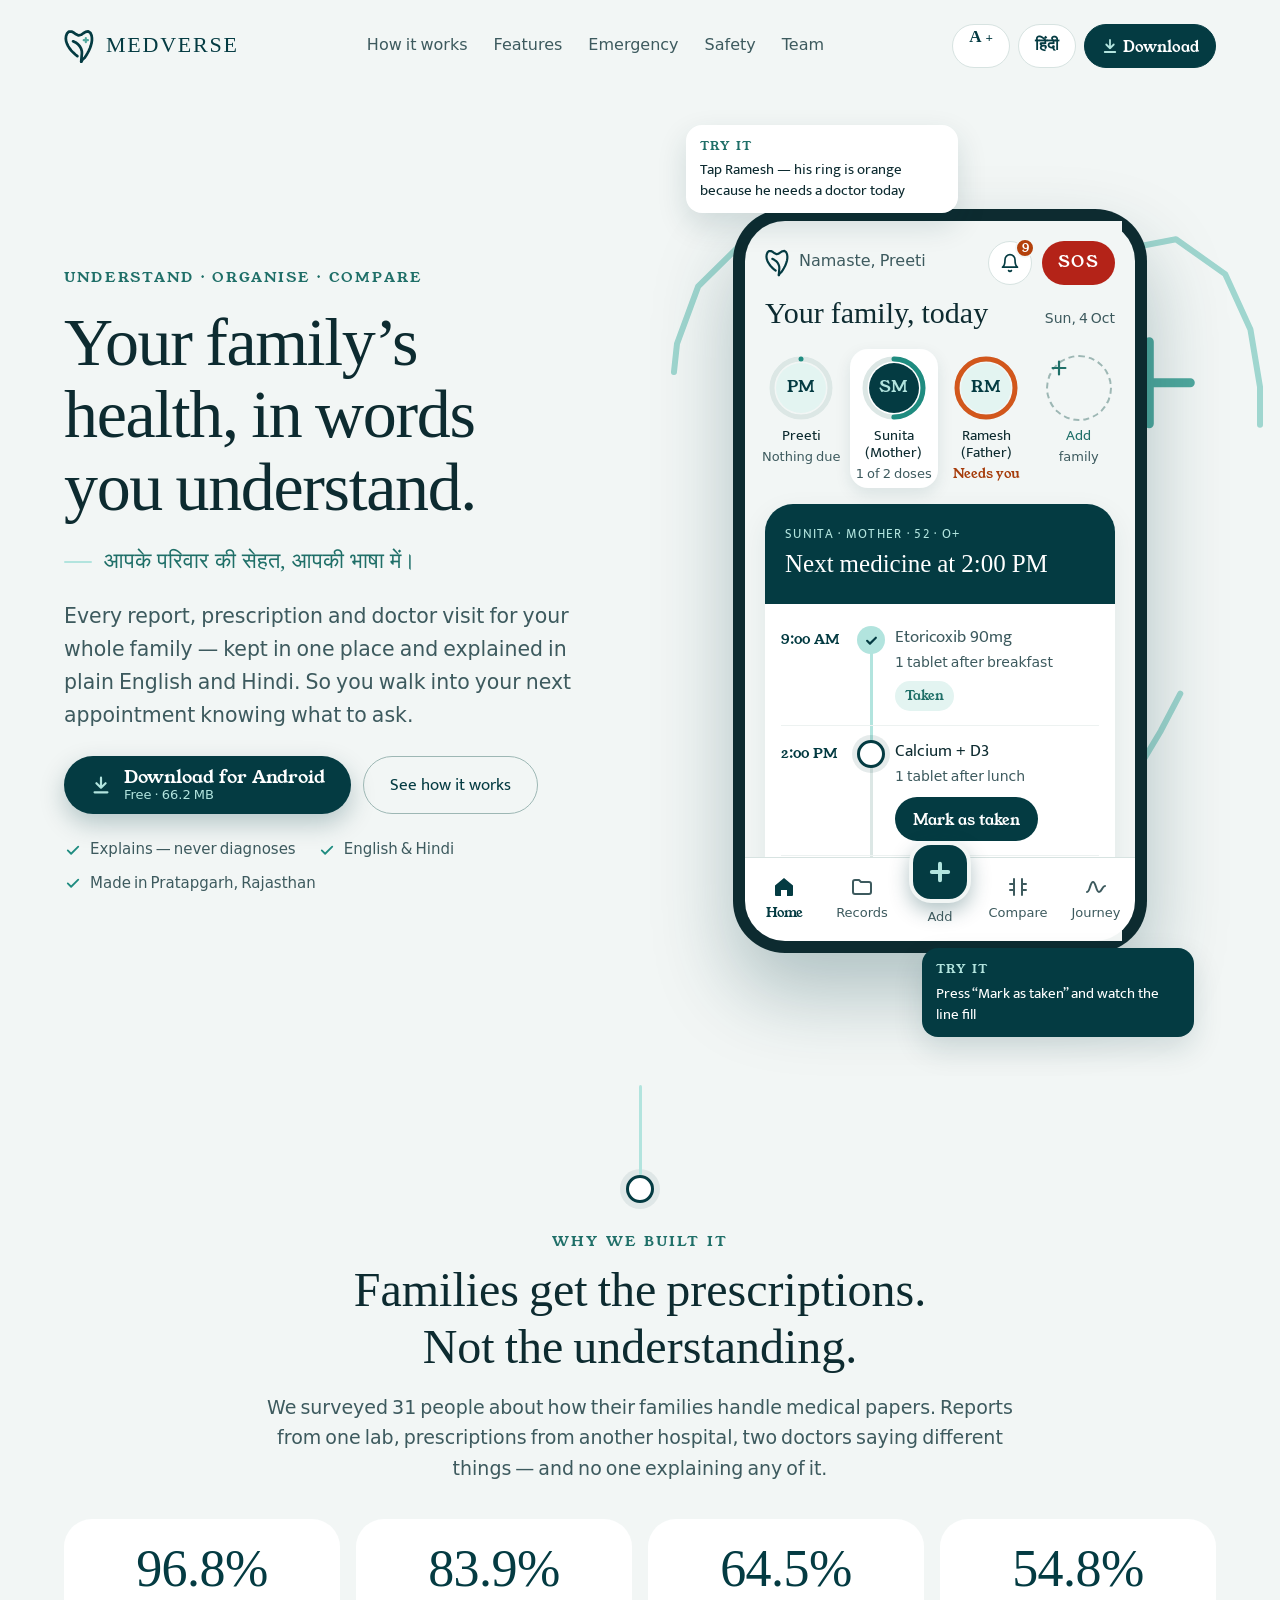
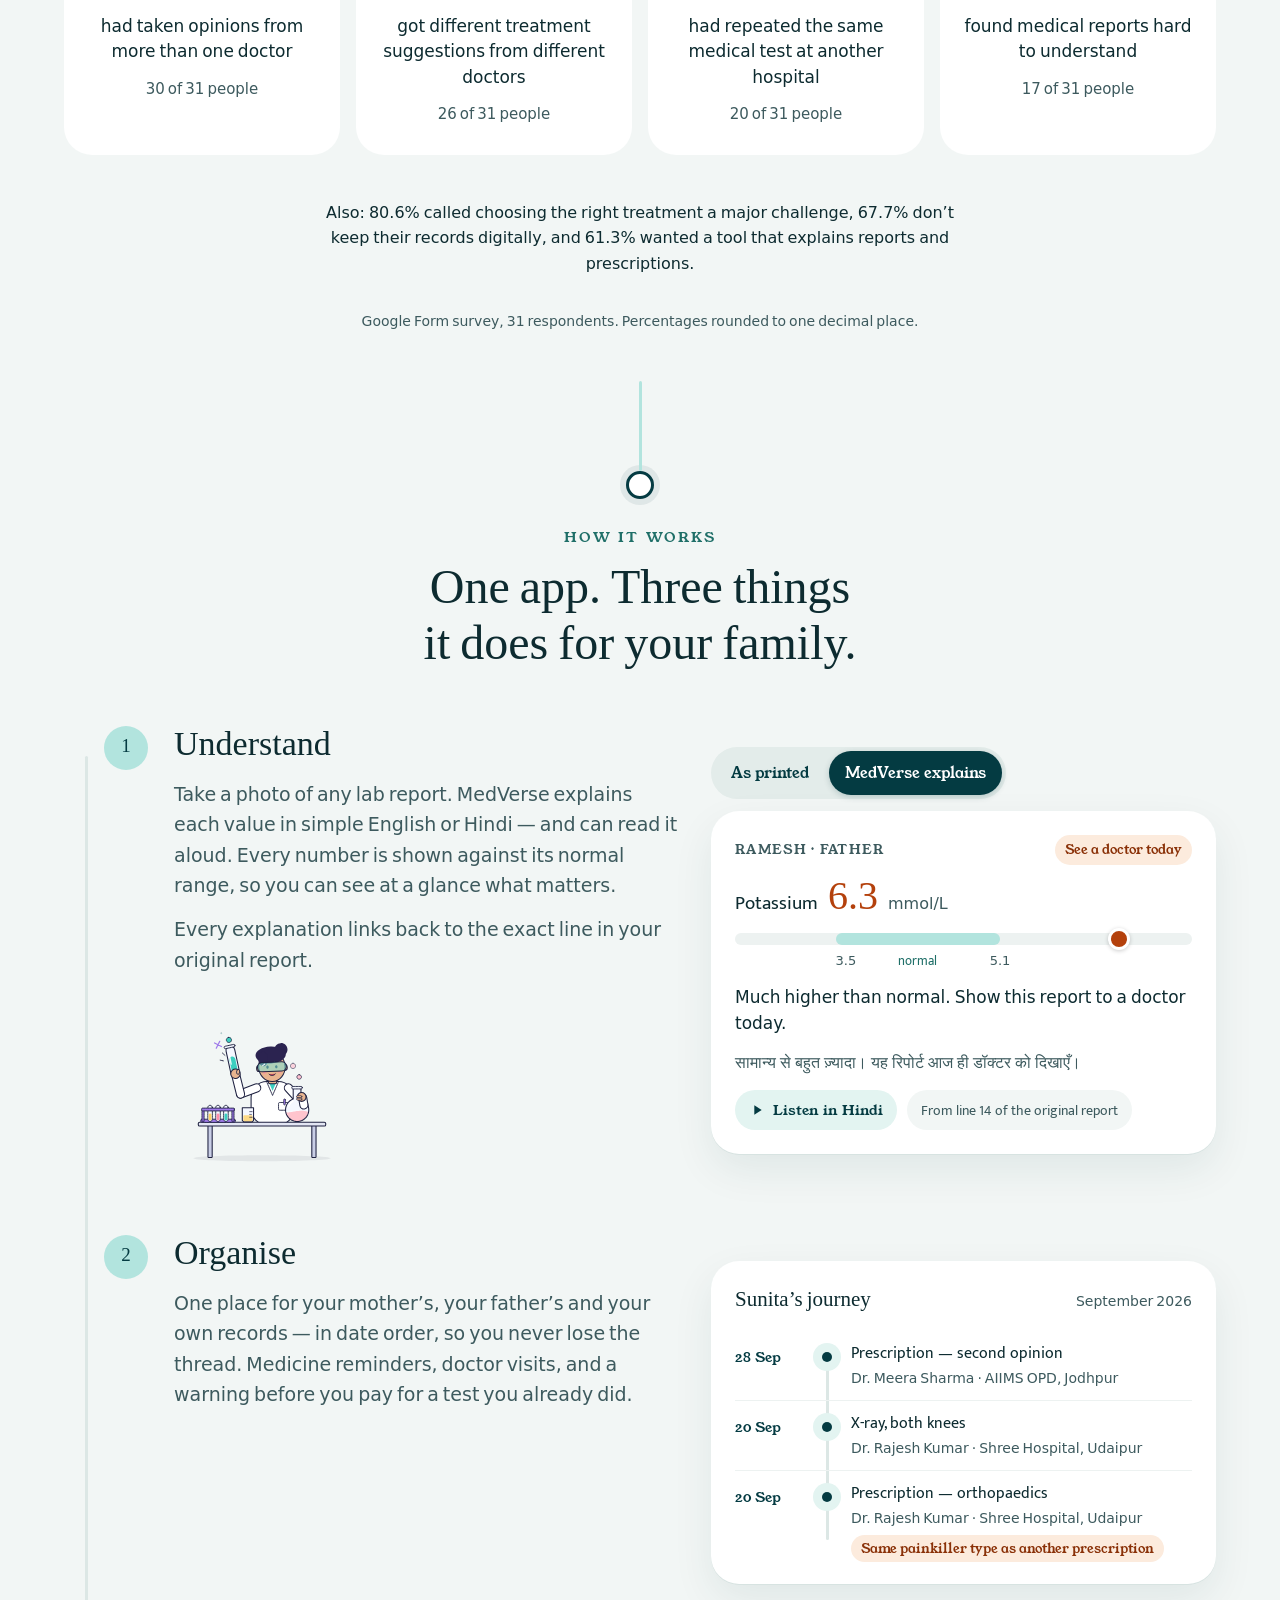
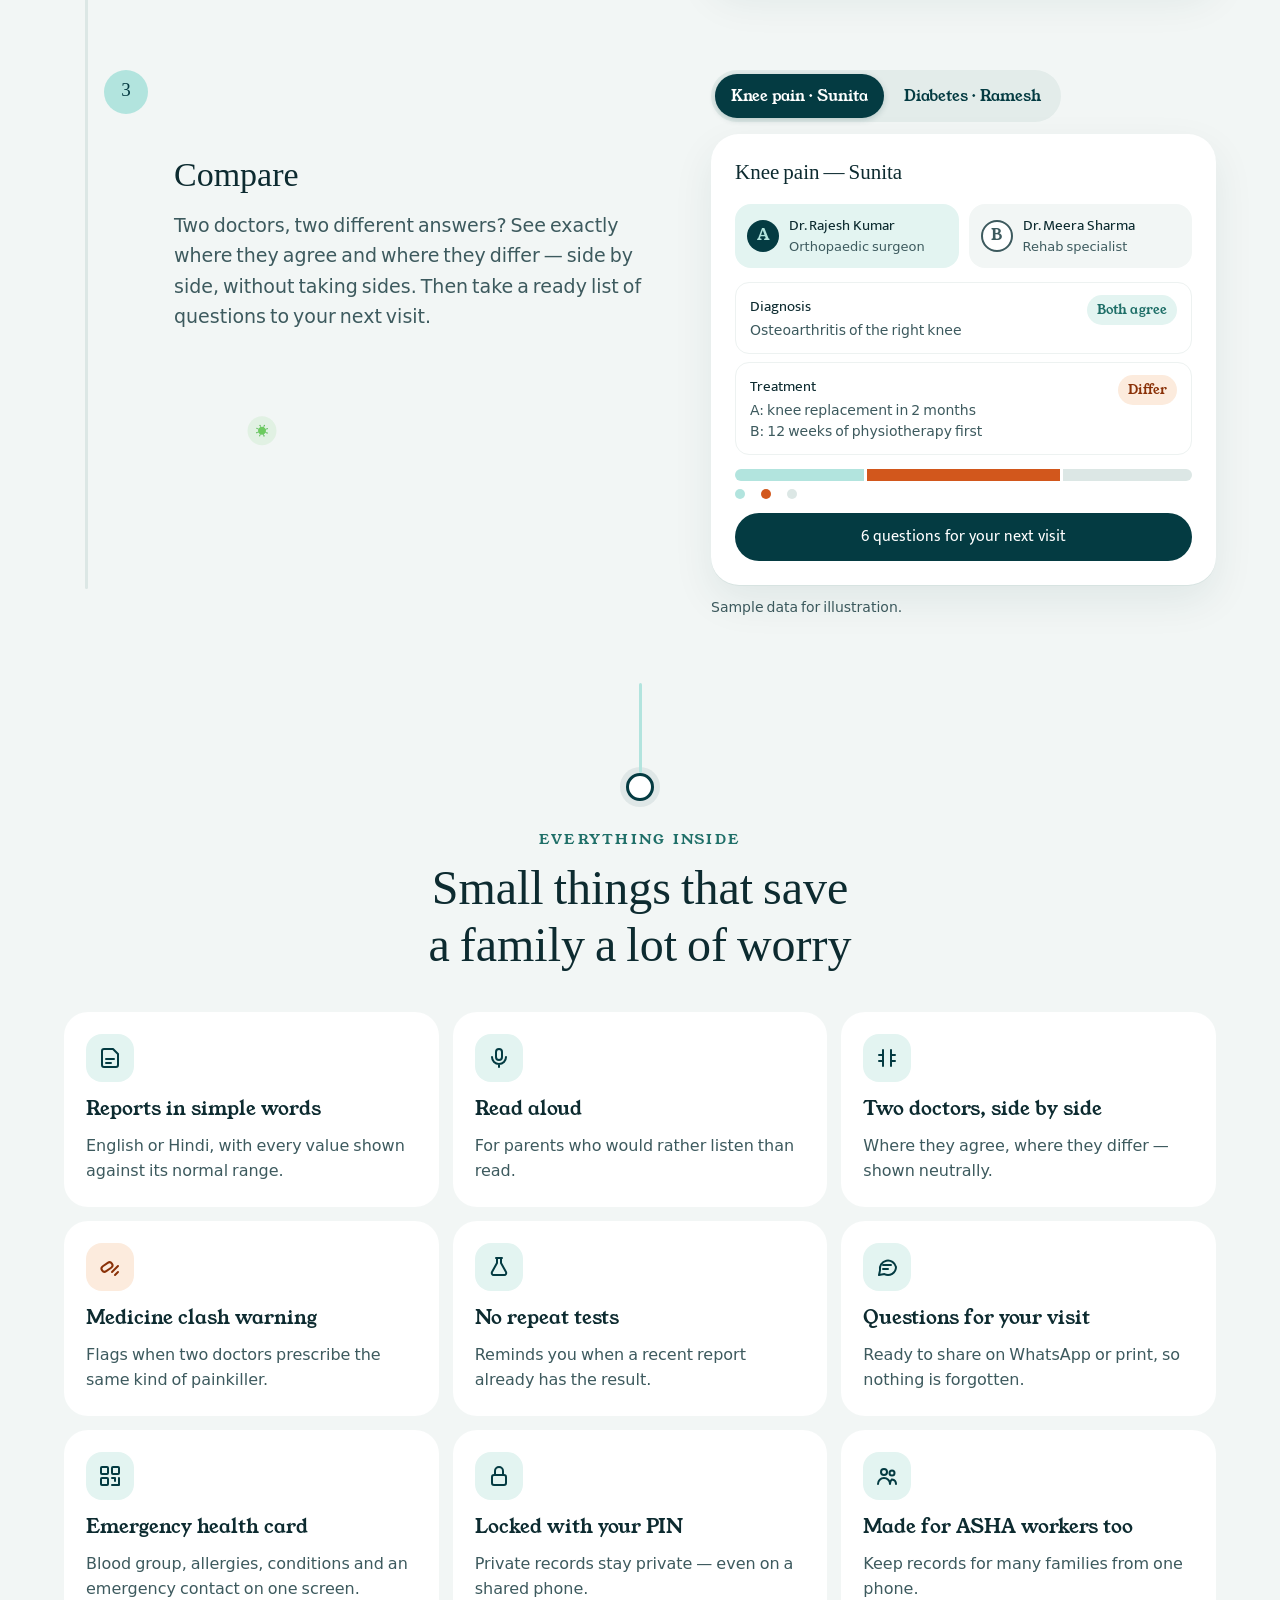
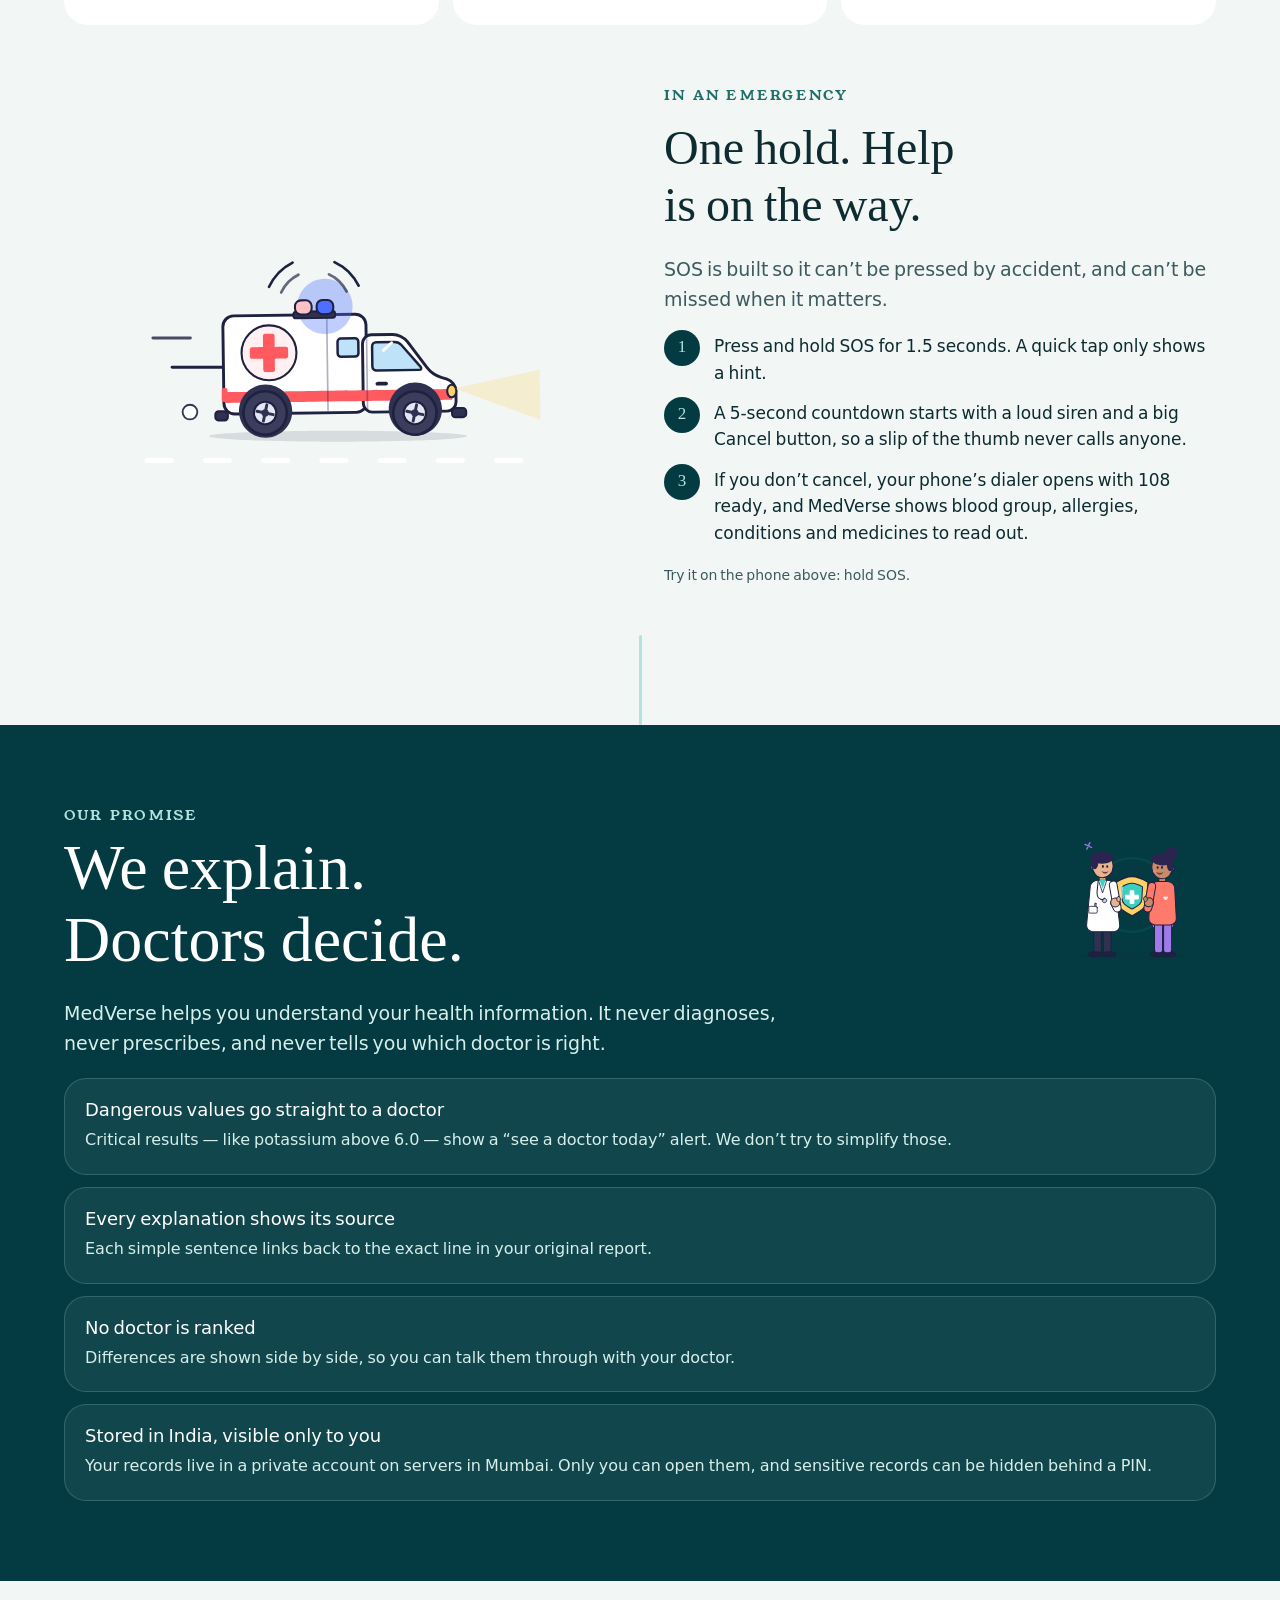
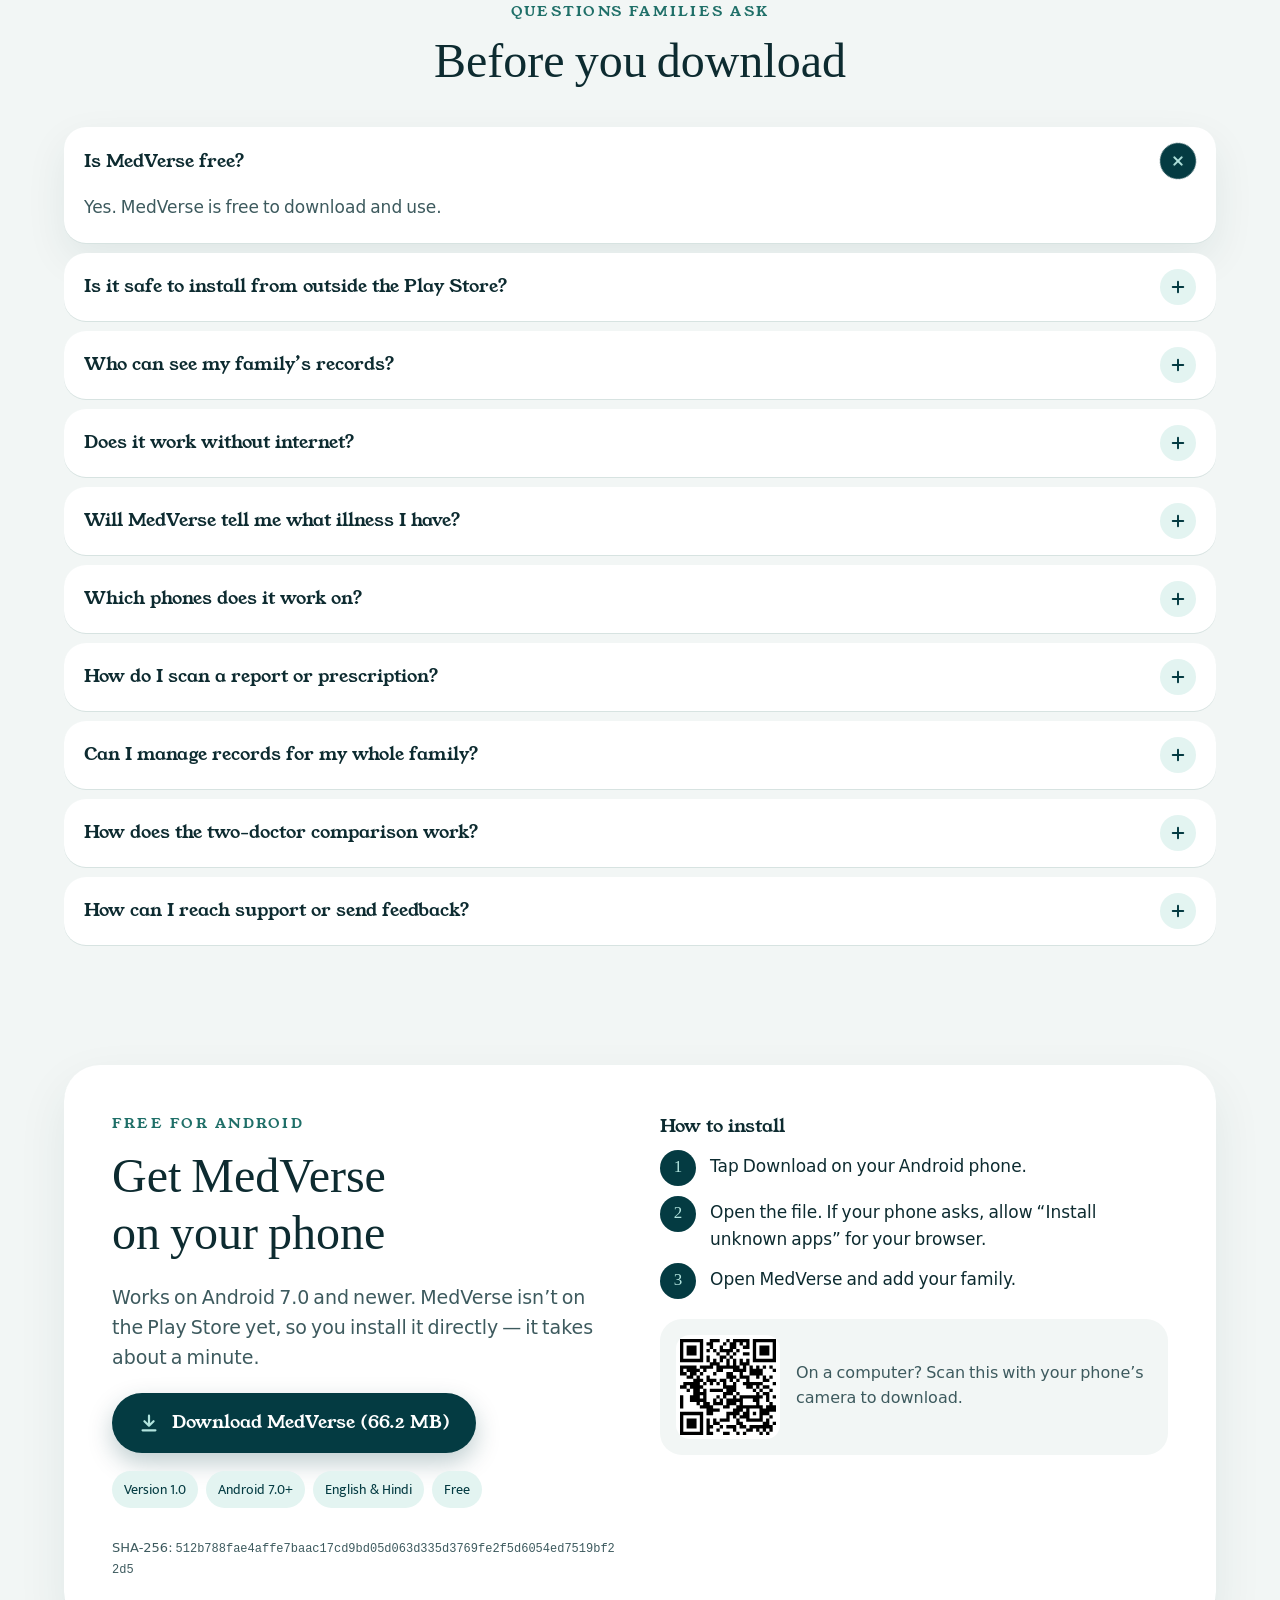
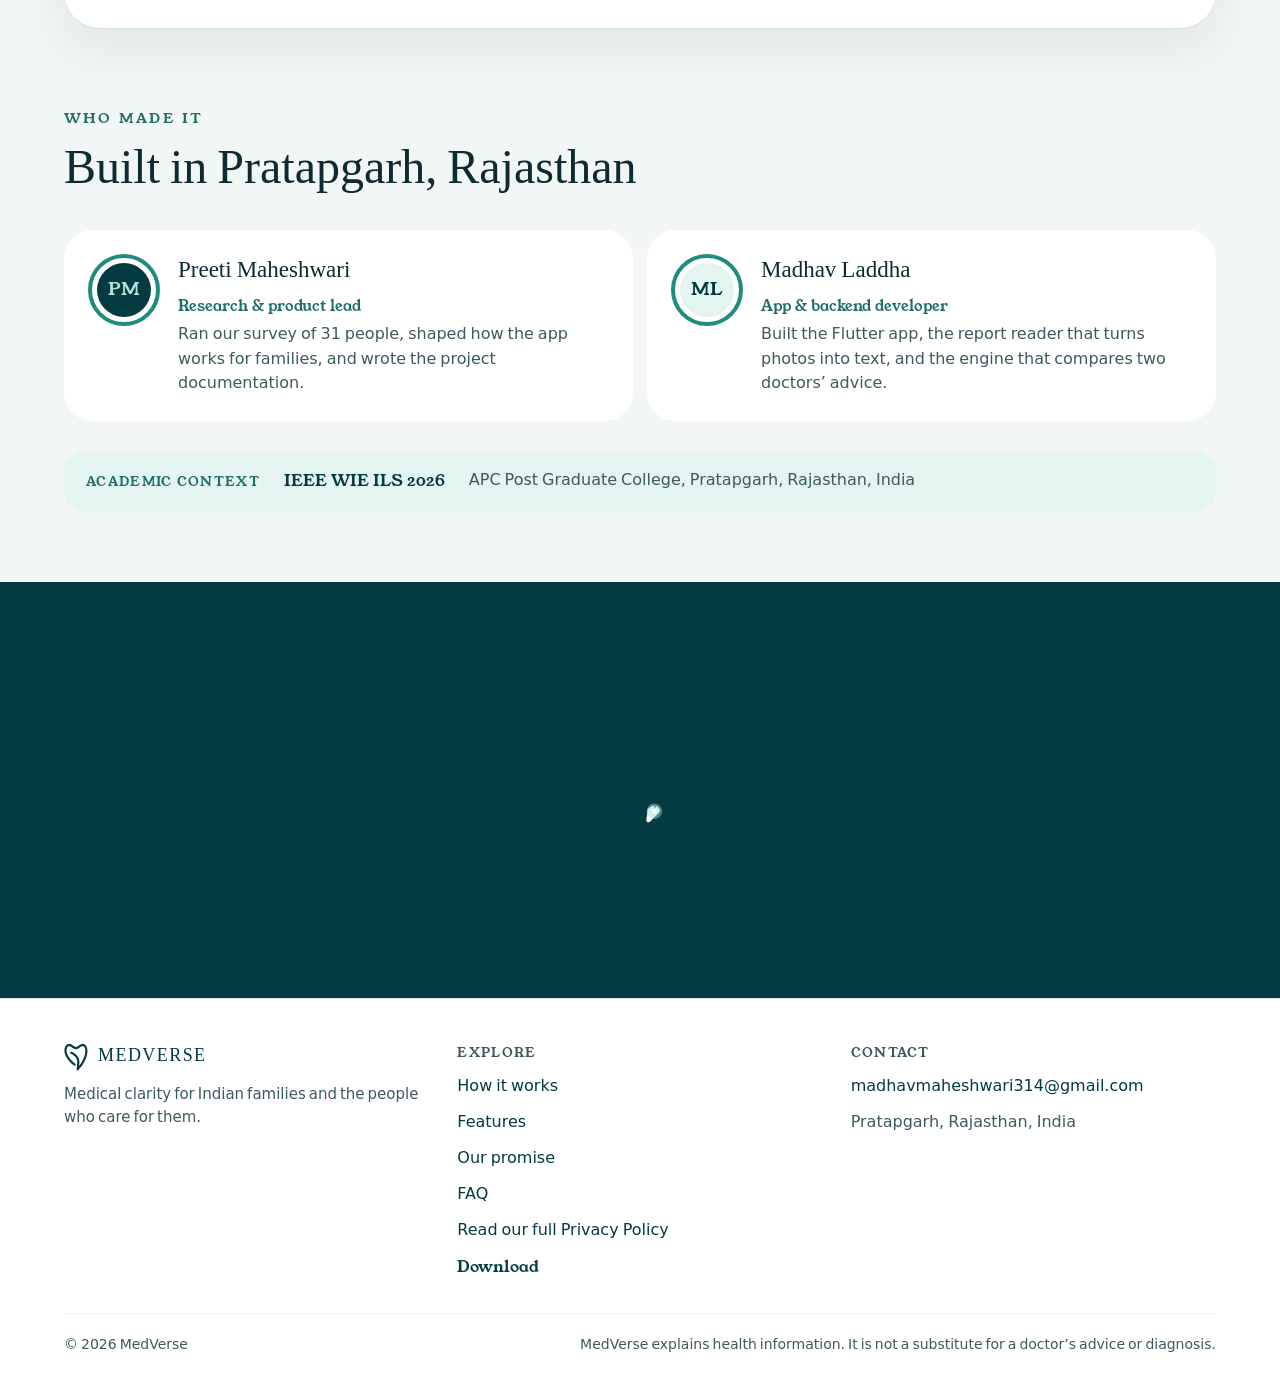
==== commit 4acfdbe3: "feat(site): add Lottie animations (lab, records, analysis, shield, ambulance, logo), new Emergency/S" ====
--- a/site/index.html
+++ b/site/index.html
@@ -41,6 +41,7 @@
     <nav class="main-nav" aria-label="Main">
       <a href="#how" data-i18n="navHow">How it works</a>
       <a href="#features" data-i18n="navFeatures">Features</a>
+      <a href="#sos" data-i18n="navSos">Emergency</a>
       <a href="#safety" data-i18n="navSafety">Safety</a>
       <a href="#team" data-i18n="navTeam">Team</a>
     </nav>
@@ -125,6 +126,7 @@
             <h3 data-i18n="s1Title">Understand</h3>
             <p class="body-lg" data-i18n="s1P">Take a photo of any lab report. MedVerse explains each value in simple English or Hindi — and can read it aloud. Every number is shown against its normal range, so you can see at a glance what matters.</p>
             <p class="body-lg" data-i18n="s1P2">Every explanation links back to the exact line in your original report.</p>
+            <div class="lottie lottie-step" data-anim="lab_technician" data-loop="true" aria-hidden="true"></div>
           </div>
           <div class="demo">
             <div class="seg" role="group" aria-label="Report view">
@@ -158,6 +160,7 @@
           <div class="text">
             <h3 data-i18n="s2Title">Organise</h3>
             <p class="body-lg" data-i18n="s2P">One place for your mother’s, your father’s and your own records — in date order, so you never lose the thread. Medicine reminders, doctor visits, and a warning before you pay for a test you already did.</p>
+            <div class="lottie lottie-step" data-anim="medical_report" data-loop="true" aria-hidden="true"></div>
           </div>
           <div class="card" style="padding-bottom:.625rem">
             <div class="journey-head"><span class="t" data-i18n="journeyTitle">Sunita’s journey</span><span class="muted" style="font-size:.875rem" data-i18n="journeyMonth">September 2026</span></div>
@@ -177,6 +180,7 @@
           <div class="text">
             <h3 data-i18n="s3Title">Compare</h3>
             <p class="body-lg" data-i18n="s3P">Two doctors, two different answers? See exactly where they agree and where they differ — side by side, without taking sides. Then take a ready list of questions to your next visit.</p>
+            <div class="lottie lottie-step" data-anim="search_bacteria" data-loop="true" aria-hidden="true"></div>
           </div>
           <div class="demo">
             <div class="seg" role="group" aria-label="Example">
@@ -212,15 +216,33 @@
     </ul>
   </section>
 
+  <!-- ============ EMERGENCY ============ -->
+  <section id="sos" class="wrap section" aria-labelledby="sos-h">
+    <div class="sos-grid">
+      <div class="lottie lottie-sos" data-anim="ambulance" data-loop="true" aria-hidden="true"></div>
+      <div class="stack" style="gap:1.125rem">
+        <p class="eyebrow" data-i18n="sosEyebrow">IN AN EMERGENCY</p>
+        <h2 class="h2" id="sos-h" data-i18n="sosH">One hold. Help is on the way.</h2>
+        <p class="body-lg" data-i18n="sosP">SOS is built so it can’t be pressed by accident, and can’t be missed when it matters.</p>
+        <ol class="install">
+          <li data-i18n="sos1">Press and hold SOS for 1.5 seconds. A quick tap only shows a hint.</li>
+          <li data-i18n="sos2">A 5-second countdown starts with a loud siren and a big Cancel button, so a slip of the thumb never calls anyone.</li>
+          <li data-i18n="sos3">If you don’t cancel, your phone’s dialer opens with 108 ready, and MedVerse shows blood group, allergies, conditions and medicines to read out.</li>
+        </ol>
+        <p class="note" data-i18n="sosTry">Try it on the phone above: hold SOS.</p>
+      </div>
+    </div>
+  </section>
+
   <div class="link" aria-hidden="true" style="padding-bottom:0"><span class="link-line"></span></div>
 
   <!-- ============ SAFETY ============ -->
   <section id="safety" class="safety" aria-labelledby="safety-h">
     <div class="wrap">
       <div class="stack" style="gap:1.125rem">
-        <p class="eyebrow" data-i18n="safeEyebrow">OUR PROMISE</p>
+        <div class="safety-head"><div class="stack" style="gap:.75rem"><p class="eyebrow" data-i18n="safeEyebrow">OUR PROMISE</p>
         <h2 class="h2" id="safety-h" data-i18n="safeH">We explain.
-Doctors decide.</h2>
+Doctors decide.</h2></div><div class="lottie lottie-shield" data-anim="health_shield" data-loop="true" aria-hidden="true"></div></div>
         <p class="body-lg" data-i18n="safeP">MedVerse helps you understand your health information. It never diagnoses, never prescribes, and never tells you which doctor is right.</p>
         <div class="promises">
           <article class="promise"><h3 data-i18n="p1t">Dangerous values go straight to a doctor</h3><p data-i18n="p1x">Critical results — like potassium above 6.0 — show a “see a doctor today” alert. We don’t try to simplify those.</p></article>
@@ -292,6 +314,11 @@
       <article class="person"><div class="avatar" aria-hidden="true"><span>ML</span></div><div><h3 data-i18n="p2Name">Madhav Laddha</h3><p class="role" style="margin:.25rem 0 0" data-i18n="p2Role">App &amp; backend developer</p><p data-i18n="p2Bio">Built the Flutter app, the report reader that turns photos into text, and the engine that compares two doctors’ advice.</p></div></article>
     </div>
     <div class="academic"><b data-i18n="academic">ACADEMIC CONTEXT</b><strong>IEEE WIE ILS 2026</strong><span class="muted" data-i18n="college">APC Post Graduate College, Pratapgarh, Rajasthan, India</span></div>
+  </section>
+
+  <!-- ============ BRAND BAND ============ -->
+  <section class="brand-band" aria-hidden="false">
+    <div class="lottie lottie-logo" data-anim="medverse_logo" data-loop="false" role="img" aria-label="MedVerse — Understand, Organise, Compare"></div>
   </section>
 </main>
 
@@ -325,5 +352,7 @@
 
 <script src="assets/js/strings.js"></script>
 <script src="assets/js/site.js"></script>
+<script src="assets/js/lottie.min.js" defer></script>
+<script src="assets/js/anim.js" defer></script>
 </body>
 </html>
--- a/site/assets/css/site.css
+++ b/site/assets/css/site.css
@@ -397,3 +397,33 @@
 
 /* Hindi eyebrows: no letter-spacing, readable size */
 html[lang="hi"] .eyebrow, html[lang="hi"] .mini-eyebrow { letter-spacing: 0; text-transform: none; font-size: 1rem; }
+
+/* Lottie animations */
+.lottie { width: 100%; aspect-ratio: 1; }
+.lottie svg { display: block; }
+.lottie-step { max-width: 11rem; margin-top: .5rem; }
+.safety-head { display: flex; align-items: center; justify-content: space-between; gap: 2rem; flex-wrap: wrap; }
+.lottie-shield { width: clamp(7rem, 16vw, 10.5rem); flex: 0 0 auto; }
+.sos-grid { display: grid; grid-template-columns: repeat(auto-fit, minmax(min(22rem, 100%), 1fr)); gap: 3rem; align-items: center; }
+.lottie-sos { max-width: 26rem; margin: 0 auto; aspect-ratio: 4 / 3; }
+.brand-band { background: #043B42; display: flex; justify-content: center; }
+.lottie-logo { max-width: 34rem; aspect-ratio: 1; }
+@media (max-width: 40rem) { .lottie-logo { max-width: 22rem; } }
+@media (prefers-reduced-motion: reduce) { .lottie { }
+}
+
+/* intro text on the dark safety band was inheriting dark ink */
+.safety .body-lg { color: var(--on-brand-muted, #D6EFEB); max-width: 38em; }
+.lottie-logo { max-width: 26rem; }
+@media (max-width: 40rem) { .lottie-logo { max-width: 18rem; } }
+.safety .promise { flex-direction: column; align-items: flex-start; gap: .35rem; }
+.safety .promise h3 { font-size: 1.125rem; line-height: 1.35; }
+.safety .promise p { font-size: 1rem; line-height: 1.55; color: var(--on-brand-muted, #D6EFEB); }
+/* Phones: stack the number above each step so the cards get the full width */
+@media (max-width: 40rem) {
+  .steps::before { display: none; }
+  .step { flex-direction: column; gap: .75rem; }
+  .step-body { gap: 1.25rem; }
+  .steps { gap: 3rem; }
+}
+@media (max-width: 40rem) { .step-num { align-self: flex-start; width: 44px; } }
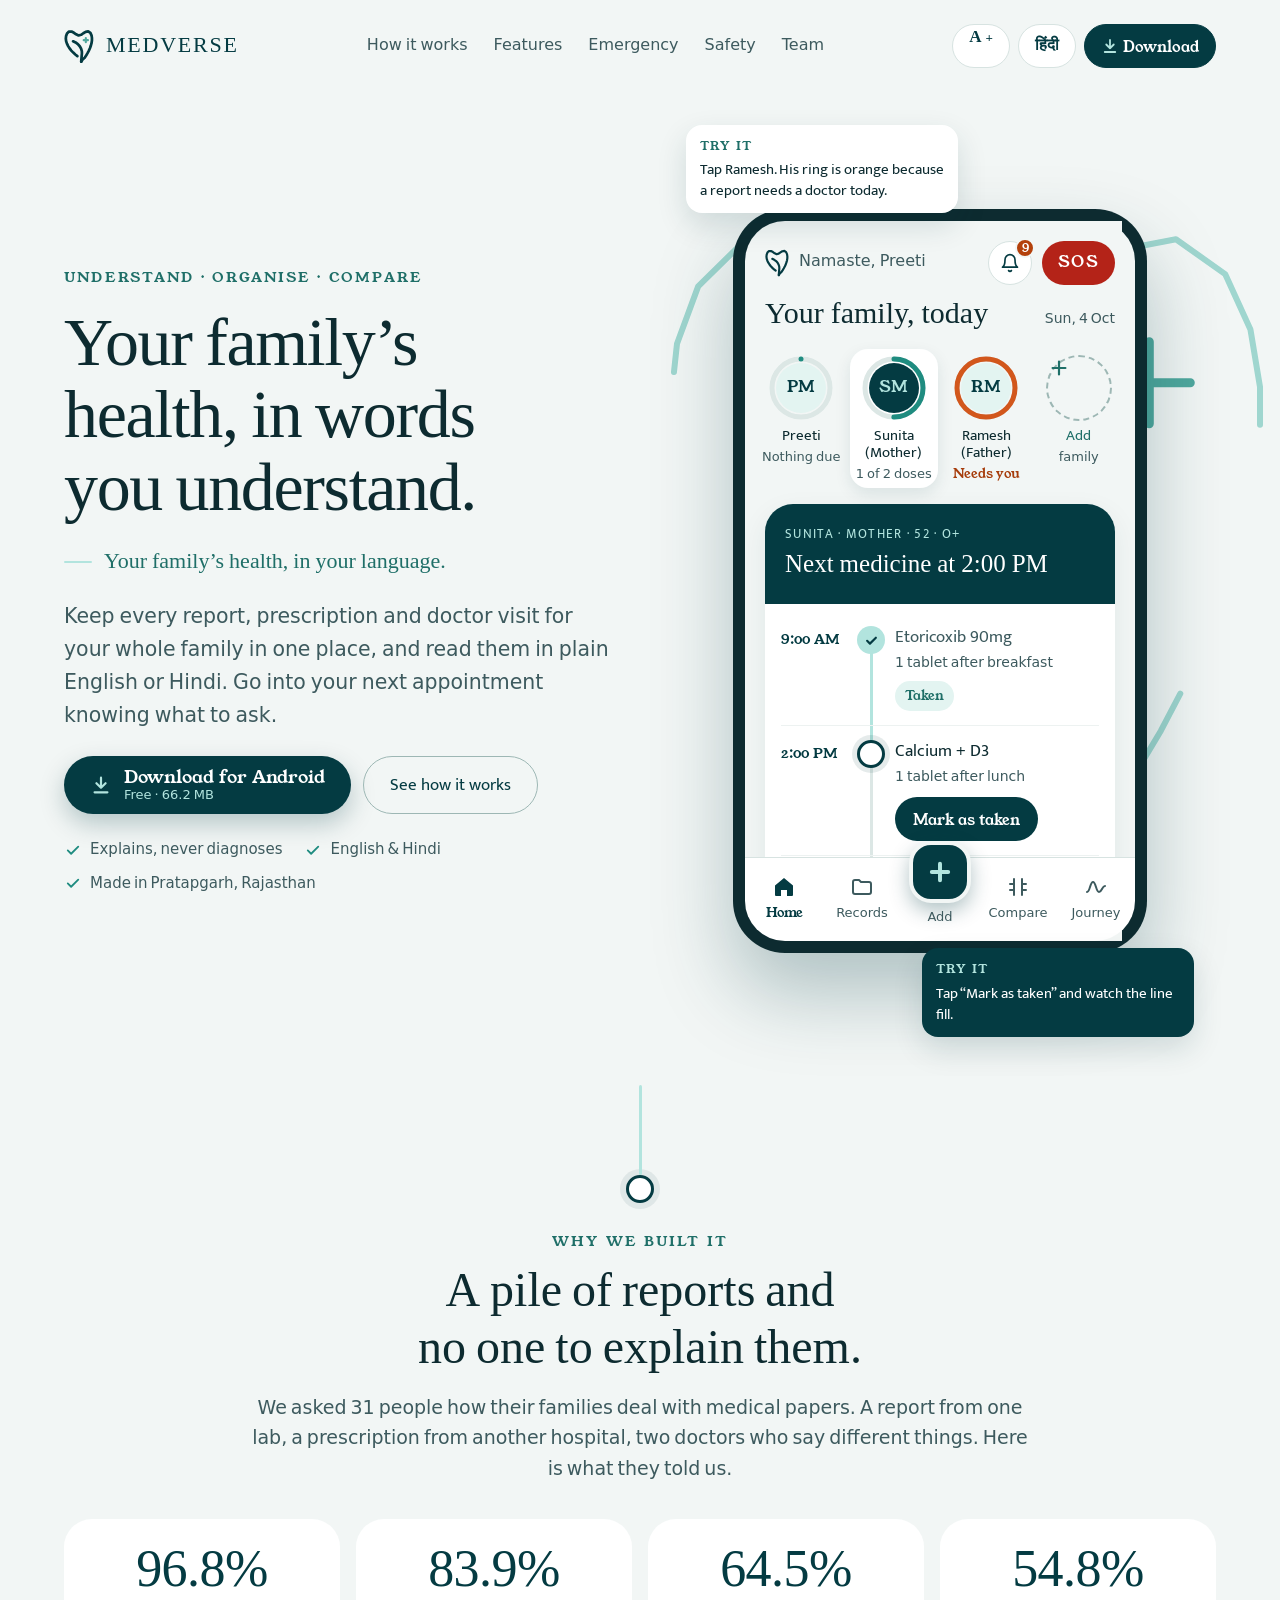
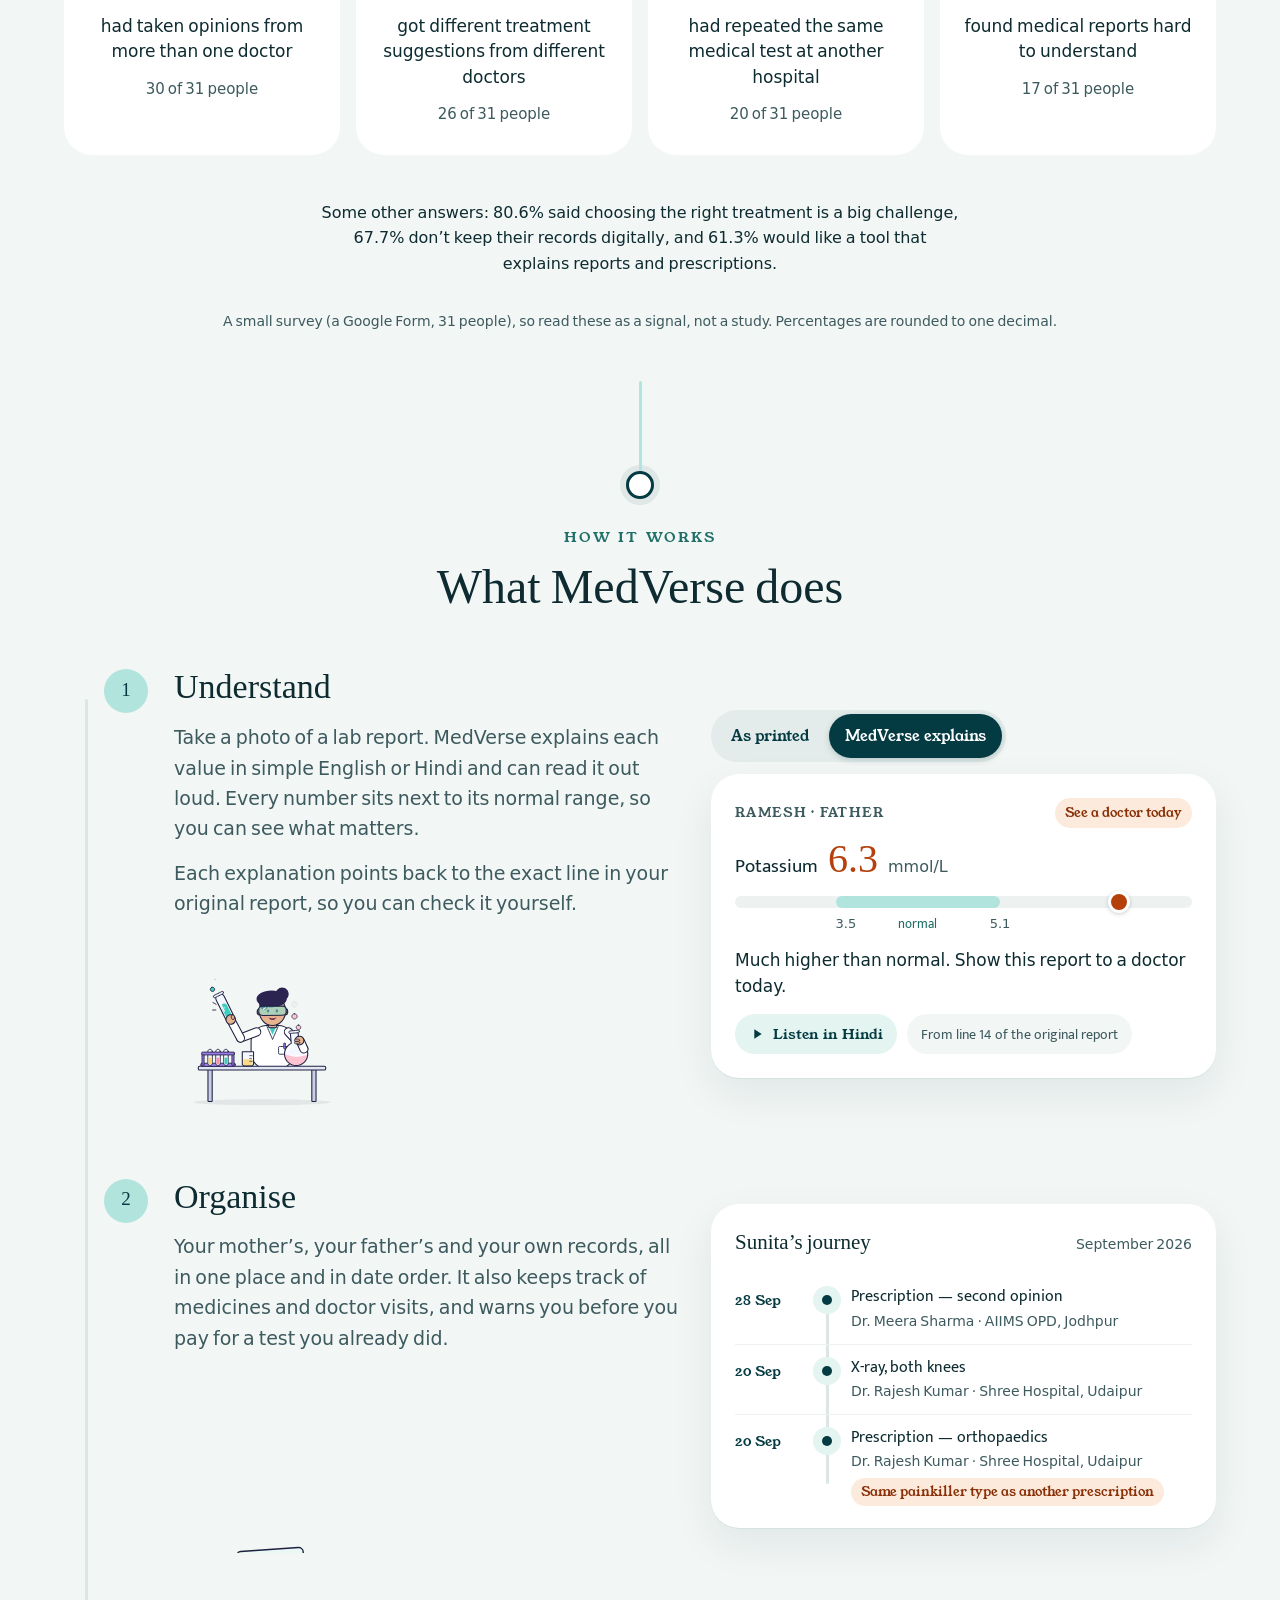
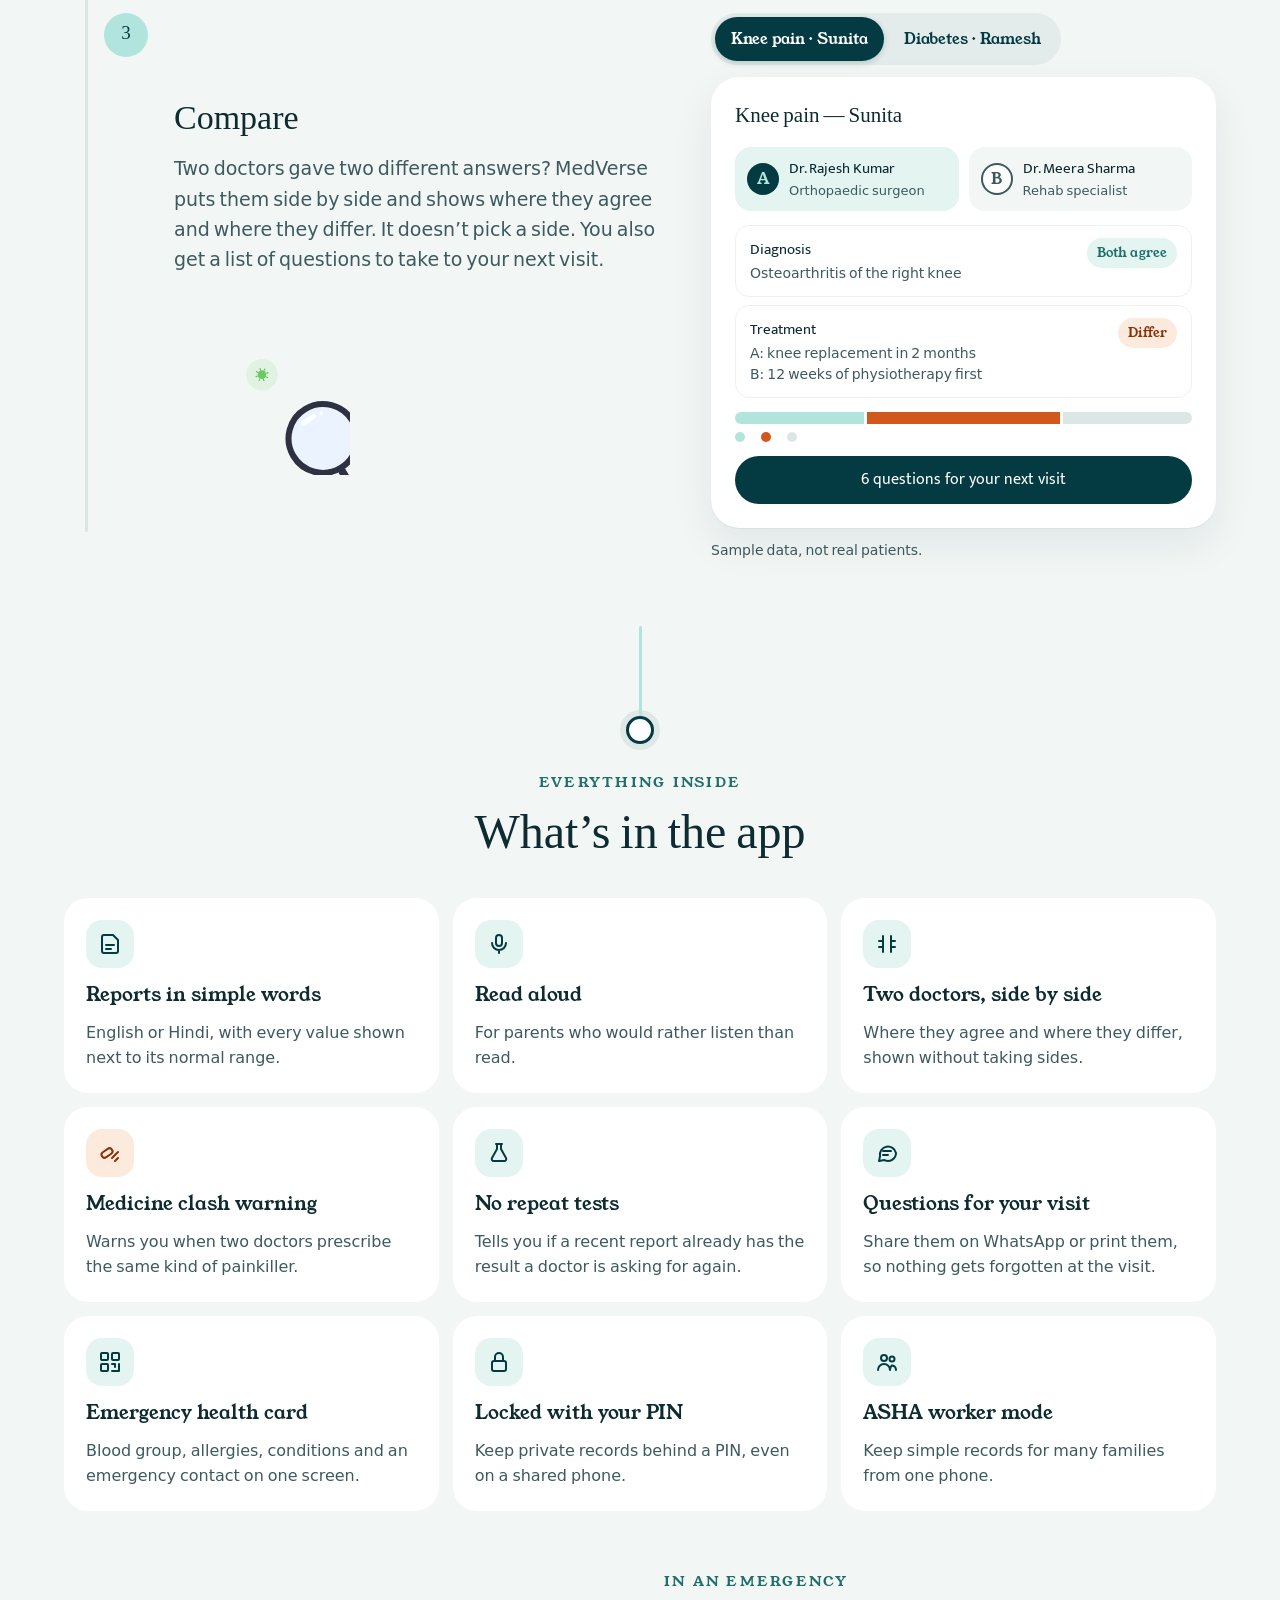
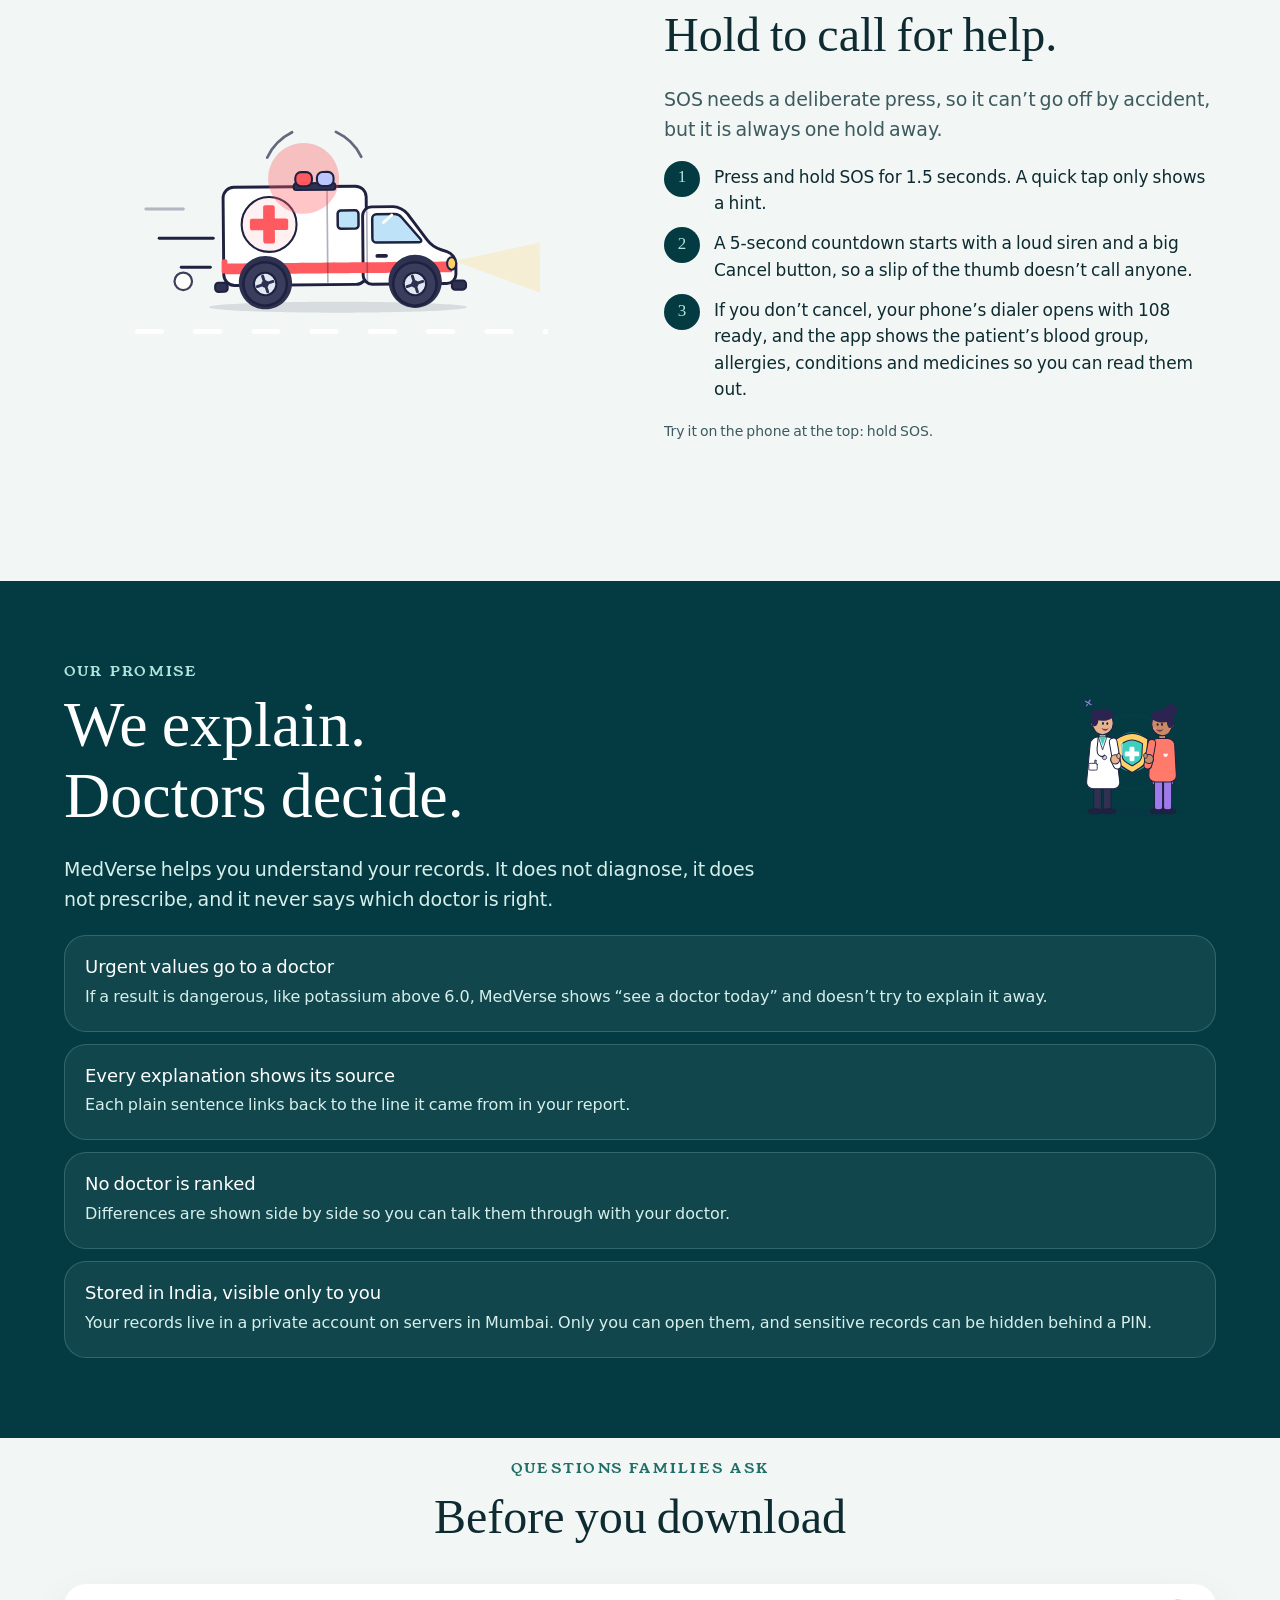
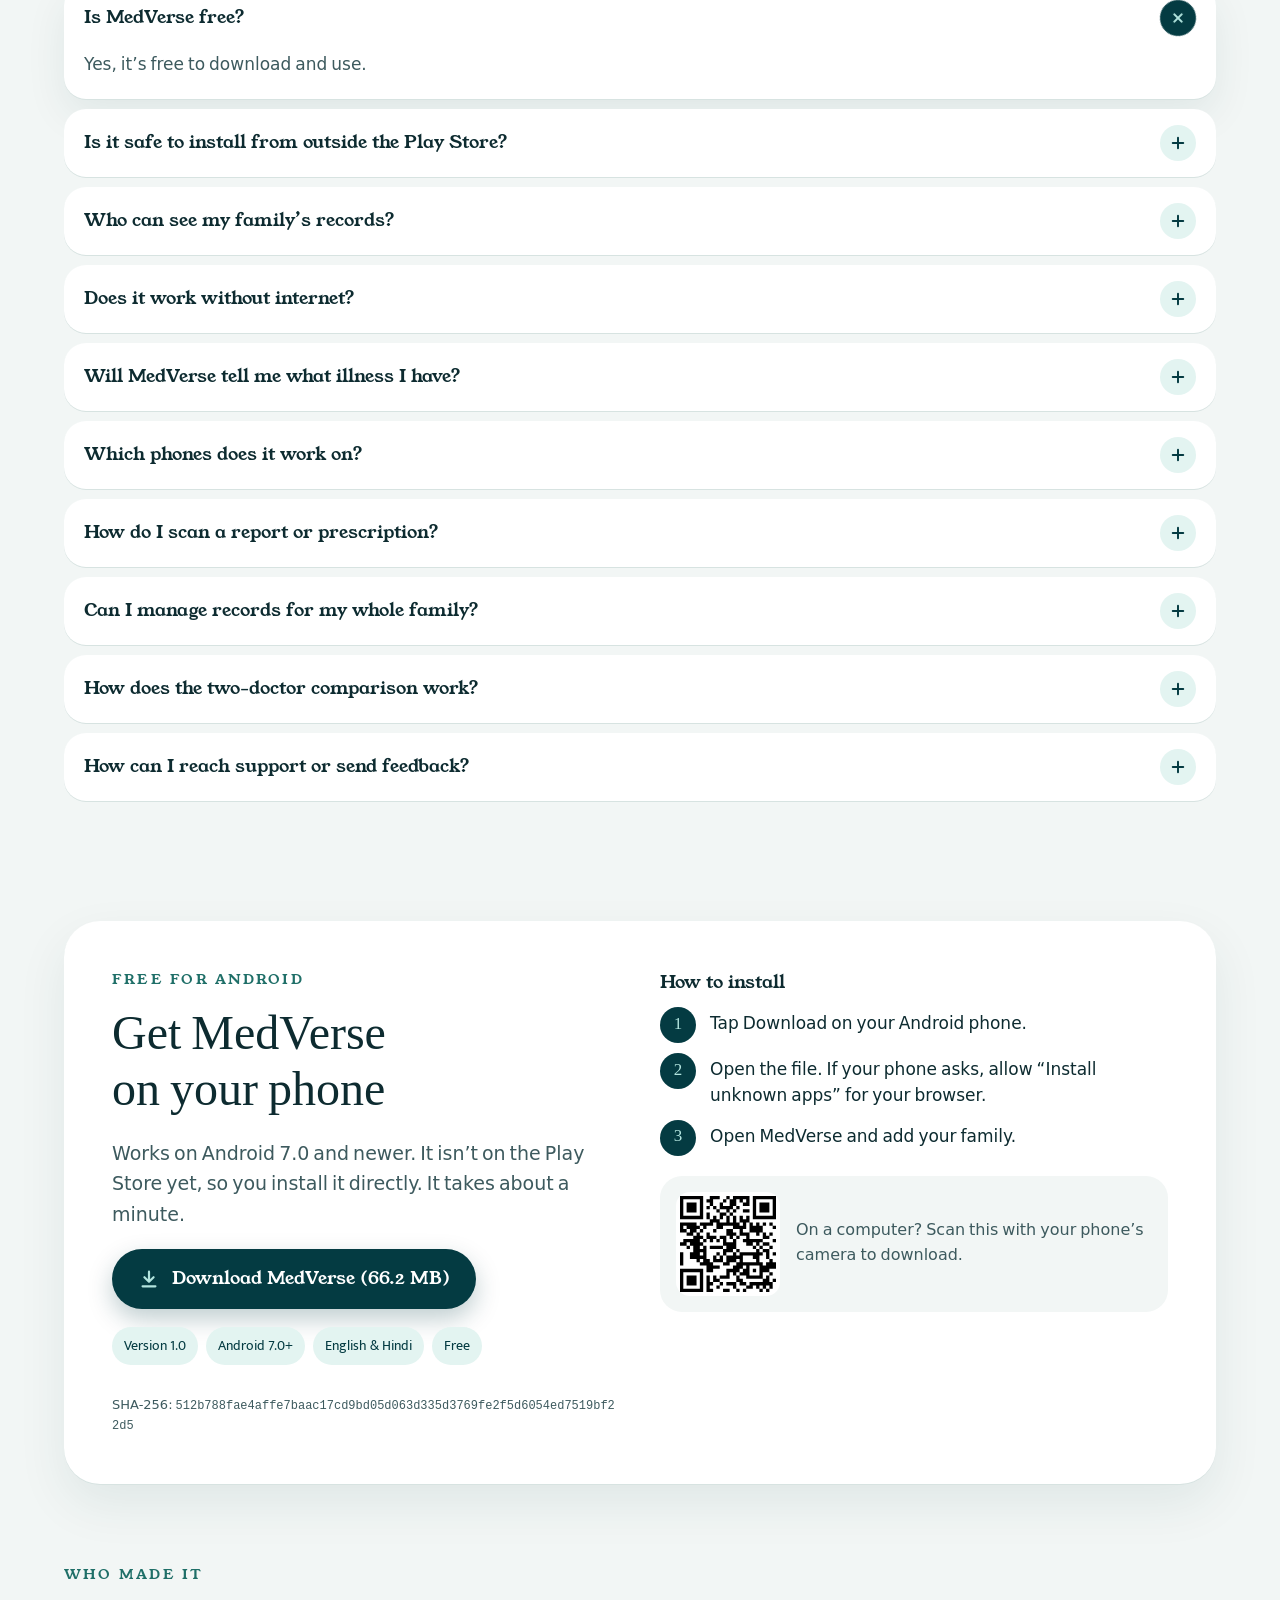
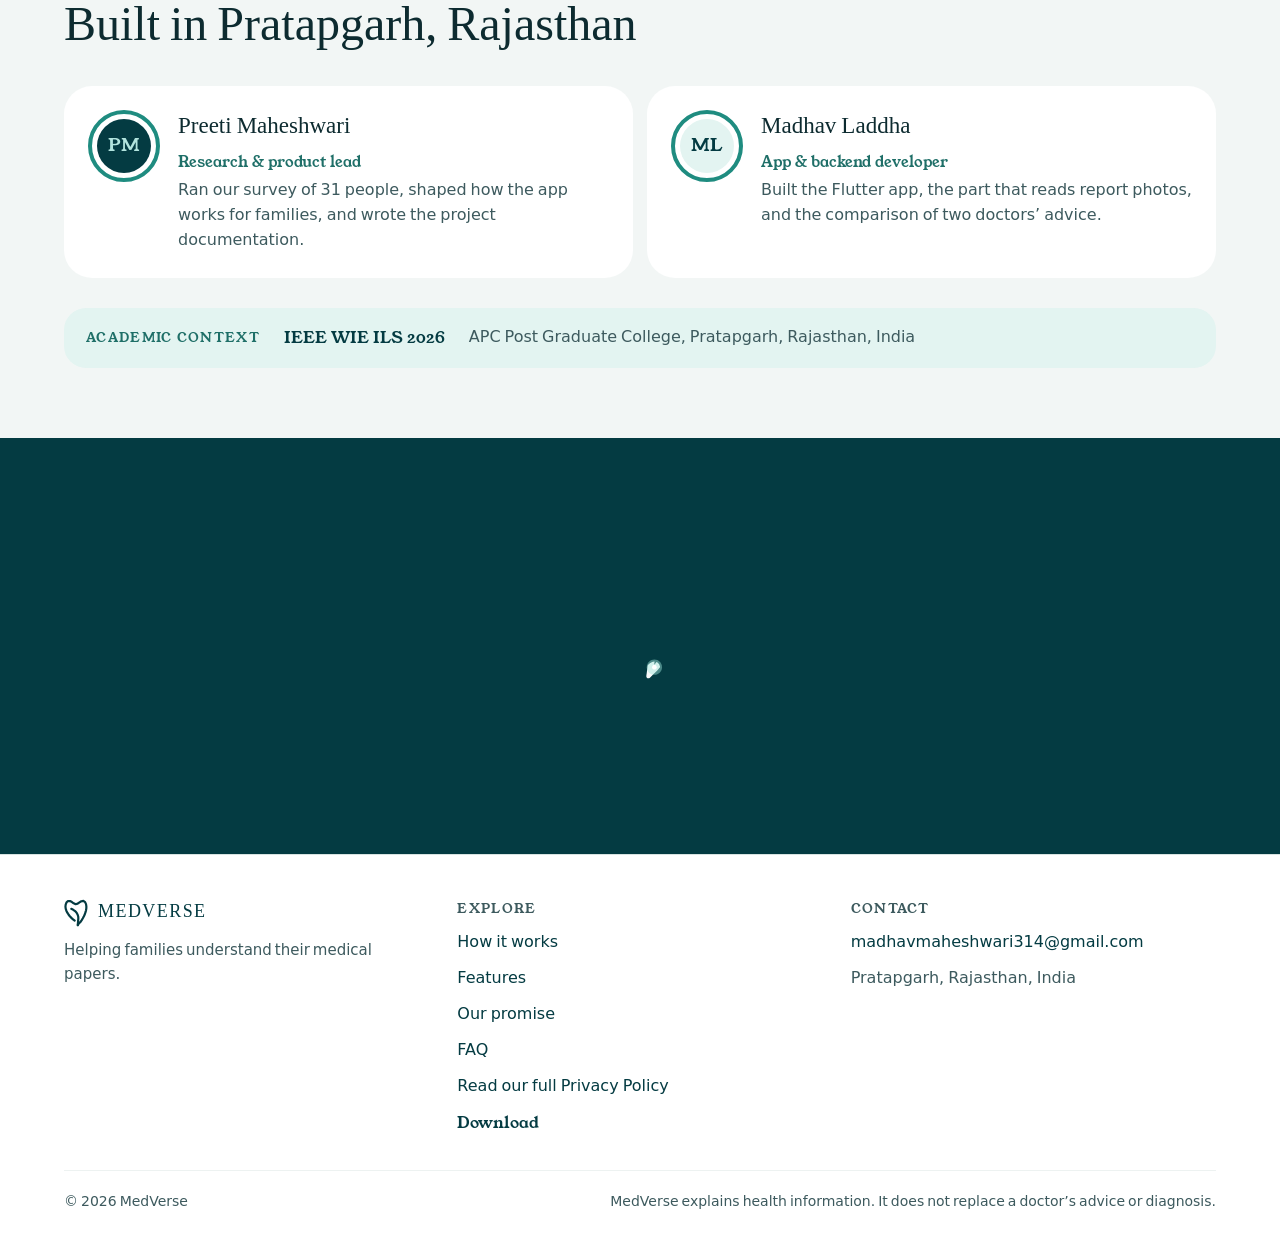
==== commit 16ec3662: "copy(site): rewrite website text in a plain, human voice; keep English page fully English - Shorter," ====
--- a/site/index.html
+++ b/site/index.html
@@ -59,8 +59,8 @@
     <div class="hero-copy">
       <p class="eyebrow" data-i18n="eyebrow">UNDERSTAND · ORGANISE · COMPARE</p>
       <h1 id="hero-h" data-i18n="h1">Your family’s health, in words you understand.</h1>
-      <p class="alt-line" data-i18n="altLine" data-lang-other>आपके परिवार की सेहत, आपकी भाषा में।</p>
-      <p class="lead" data-i18n="lead">Every report, prescription and doctor visit for your whole family — kept in one place and explained in plain English and Hindi. So you walk into your next appointment knowing what to ask.</p>
+      <p class="alt-line" data-i18n="altLine">Your family’s health, in your language.</p>
+      <p class="lead" data-i18n="lead">Keep every report, prescription and doctor visit for your whole family in one place, and read them in plain English or Hindi. Go into your next appointment knowing what to ask.</p>
       <div class="cta-row">
         <a class="btn btn-primary" href="#download">
           <svg width="22" height="22" viewBox="0 0 24 24" fill="none" stroke-width="2.4" stroke-linecap="round" stroke-linejoin="round" aria-hidden="true"><path d="M12 4v11M7 10l5 5 5-5M5 20h14"/></svg>
@@ -69,7 +69,7 @@
         <a class="btn btn-outline" href="#how" data-i18n="cta2">See how it works</a>
       </div>
       <ul class="trust">
-        <li><svg width="18" height="18" viewBox="0 0 24 24" fill="none" stroke="#1F8C80" stroke-width="2.4" stroke-linecap="round" stroke-linejoin="round" aria-hidden="true"><path d="M5 12.5l4.5 4.5L19 7.5"/></svg><span data-i18n="trust1">Explains — never diagnoses</span></li>
+        <li><svg width="18" height="18" viewBox="0 0 24 24" fill="none" stroke="#1F8C80" stroke-width="2.4" stroke-linecap="round" stroke-linejoin="round" aria-hidden="true"><path d="M5 12.5l4.5 4.5L19 7.5"/></svg><span data-i18n="trust1">Explains, never diagnoses</span></li>
         <li><svg width="18" height="18" viewBox="0 0 24 24" fill="none" stroke="#1F8C80" stroke-width="2.4" stroke-linecap="round" stroke-linejoin="round" aria-hidden="true"><path d="M5 12.5l4.5 4.5L19 7.5"/></svg><span data-i18n="trust2">English &amp; Hindi</span></li>
         <li><svg width="18" height="18" viewBox="0 0 24 24" fill="none" stroke="#1F8C80" stroke-width="2.4" stroke-linecap="round" stroke-linejoin="round" aria-hidden="true"><path d="M5 12.5l4.5 4.5L19 7.5"/></svg><span data-i18n="trust3">Made in Pratapgarh, Rajasthan</span></li>
       </ul>
@@ -81,8 +81,8 @@
         <path class="h-leaf" pathLength="1" vector-effect="non-scaling-stroke" d="M23.9 32.9 L32.2 36.7 L39.7 42.1 L46 49.1 L50.4 57.2 L52.8 65.6 L53.1 72 L50.8 100" stroke="#9FD6CF" stroke-width="6" stroke-linecap="round" stroke-linejoin="round"/>
         <path class="h-plus" vector-effect="non-scaling-stroke" d="M70 15v12M64 21h12" stroke="#4FA89E" stroke-width="9" stroke-linecap="round"/>
       </svg>
-      <div class="anno anno-1" aria-hidden="true"><b data-i18n="tryIt">TRY IT</b><span data-i18n="anno1">Tap Ramesh — his ring is orange because he needs a doctor today</span></div>
-      <div class="anno anno-2" aria-hidden="true"><b data-i18n="tryIt">TRY IT</b><span data-i18n="anno2">Press “Mark as taken” and watch the line fill</span></div>
+      <div class="anno anno-1" aria-hidden="true"><b data-i18n="tryIt">TRY IT</b><span data-i18n="anno1">Tap Ramesh. His ring is orange because a report needs a doctor today.</span></div>
+      <div class="anno anno-2" aria-hidden="true"><b data-i18n="tryIt">TRY IT</b><span data-i18n="anno2">Tap “Mark as taken” and watch the line fill.</span></div>
       <div class="phone">
         <div class="phone-screen" id="demo" role="region" data-i18n-aria="phoneAria" aria-label="Live demo of the MedVerse app"></div>
       </div>
@@ -95,8 +95,8 @@
   <section class="wrap section center" aria-labelledby="survey-h">
     <div class="section-head center">
       <p class="eyebrow" data-i18n="surveyEyebrow">WHY WE BUILT IT</p>
-      <h2 class="h2" id="survey-h" data-i18n="surveyH">Families get the prescriptions. Not the understanding.</h2>
-      <p class="body-lg" data-i18n="surveyP">We surveyed 31 people about how their families handle medical papers. Reports from one lab, prescriptions from another hospital, two doctors saying different things — and no one explaining any of it.</p>
+      <h2 class="h2" id="survey-h" data-i18n="surveyH">A pile of reports and no one to explain them.</h2>
+      <p class="body-lg" data-i18n="surveyP">We asked 31 people how their families deal with medical papers. A report from one lab, a prescription from another hospital, two doctors who say different things. Here is what they told us.</p>
     </div>
     <div class="stats">
       <article class="stat"><span class="num">96.8%</span><p data-i18n="st1">had taken opinions from more than one doctor</p><small class="of" data-i18n="sc1">30 of 31 people</small></article>
@@ -104,8 +104,8 @@
       <article class="stat"><span class="num">64.5%</span><p data-i18n="st3">had repeated the same medical test at another hospital</p><small class="of" data-i18n="sc3">20 of 31 people</small></article>
       <article class="stat"><span class="num">54.8%</span><p data-i18n="st4">found medical reports hard to understand</p><small class="of" data-i18n="sc4">17 of 31 people</small></article>
     </div>
-    <p class="survey-more" data-i18n="surveyMore">Also: 80.6% called choosing the right treatment a major challenge, 67.7% don’t keep their records digitally, and 61.3% wanted a tool that explains reports and prescriptions.</p>
-    <p class="note" data-i18n="surveyNote">Google Form survey, 31 respondents. Percentages rounded to one decimal place.</p>
+    <p class="survey-more" data-i18n="surveyMore">Some other answers: 80.6% said choosing the right treatment is a big challenge, 67.7% don’t keep their records digitally, and 61.3% would like a tool that explains reports and prescriptions.</p>
+    <p class="note" data-i18n="surveyNote">A small survey (a Google Form, 31 people), so read these as a signal, not a study. Percentages are rounded to one decimal.</p>
   </section>
 
   <div class="link" aria-hidden="true"><span class="link-line"></span><span class="link-node"></span></div>
@@ -114,7 +114,7 @@
   <section id="how" class="wrap section" aria-labelledby="how-h">
     <div class="section-head center" style="text-align:center">
       <p class="eyebrow" data-i18n="howEyebrow">HOW IT WORKS</p>
-      <h2 class="h2" id="how-h" data-i18n="howH">One app. Three things it does for your family.</h2>
+      <h2 class="h2" id="how-h" data-i18n="howH">What MedVerse does</h2>
     </div>
 
     <ol class="steps">
@@ -124,8 +124,8 @@
         <div class="step-body">
           <div class="text">
             <h3 data-i18n="s1Title">Understand</h3>
-            <p class="body-lg" data-i18n="s1P">Take a photo of any lab report. MedVerse explains each value in simple English or Hindi — and can read it aloud. Every number is shown against its normal range, so you can see at a glance what matters.</p>
-            <p class="body-lg" data-i18n="s1P2">Every explanation links back to the exact line in your original report.</p>
+            <p class="body-lg" data-i18n="s1P">Take a photo of a lab report. MedVerse explains each value in simple English or Hindi and can read it out loud. Every number sits next to its normal range, so you can see what matters.</p>
+            <p class="body-lg" data-i18n="s1P2">Each explanation points back to the exact line in your original report, so you can check it yourself.</p>
             <div class="lottie lottie-step" data-anim="lab_technician" data-loop="true" aria-hidden="true"></div>
           </div>
           <div class="demo">
@@ -159,7 +159,7 @@
         <div class="step-body">
           <div class="text">
             <h3 data-i18n="s2Title">Organise</h3>
-            <p class="body-lg" data-i18n="s2P">One place for your mother’s, your father’s and your own records — in date order, so you never lose the thread. Medicine reminders, doctor visits, and a warning before you pay for a test you already did.</p>
+            <p class="body-lg" data-i18n="s2P">Your mother’s, your father’s and your own records, all in one place and in date order. It also keeps track of medicines and doctor visits, and warns you before you pay for a test you already did.</p>
             <div class="lottie lottie-step" data-anim="medical_report" data-loop="true" aria-hidden="true"></div>
           </div>
           <div class="card" style="padding-bottom:.625rem">
@@ -179,7 +179,7 @@
         <div class="step-body">
           <div class="text">
             <h3 data-i18n="s3Title">Compare</h3>
-            <p class="body-lg" data-i18n="s3P">Two doctors, two different answers? See exactly where they agree and where they differ — side by side, without taking sides. Then take a ready list of questions to your next visit.</p>
+            <p class="body-lg" data-i18n="s3P">Two doctors gave two different answers? MedVerse puts them side by side and shows where they agree and where they differ. It doesn’t pick a side. You also get a list of questions to take to your next visit.</p>
             <div class="lottie lottie-step" data-anim="search_bacteria" data-loop="true" aria-hidden="true"></div>
           </div>
           <div class="demo">
@@ -188,7 +188,7 @@
               <button type="button" data-case="diabetes" aria-pressed="false" data-i18n="caseDia">Diabetes · Ramesh</button>
             </div>
             <div class="card" id="cmpCard" aria-live="polite"></div>
-            <p class="note" data-i18n="exampleNote">Sample data for illustration.</p>
+            <p class="note" data-i18n="exampleNote">Sample data, not real patients.</p>
           </div>
         </div>
       </li>
@@ -201,18 +201,18 @@
   <section id="features" class="wrap section" aria-labelledby="feat-h">
     <div class="section-head center" style="text-align:center">
       <p class="eyebrow" data-i18n="featEyebrow">EVERYTHING INSIDE</p>
-      <h2 class="h2" id="feat-h" data-i18n="featH">Small things that save a family a lot of worry</h2>
+      <h2 class="h2" id="feat-h" data-i18n="featH">What’s in the app</h2>
     </div>
     <ul class="features">
-      <li class="feature"><span class="ico"><svg width="24" height="24" viewBox="0 0 24 24" fill="none" stroke="#043B42" stroke-width="2" stroke-linecap="round" stroke-linejoin="round" aria-hidden="true"><path d="M4 19V5a2 2 0 0 1 2-2h9l5 5v11a2 2 0 0 1-2 2H6a2 2 0 0 1-2-2z"/><path d="M8 13h8M8 17h5"/></svg></span><h3 data-i18n="f1t">Reports in simple words</h3><p data-i18n="f1d">English or Hindi, with every value shown against its normal range.</p></li>
+      <li class="feature"><span class="ico"><svg width="24" height="24" viewBox="0 0 24 24" fill="none" stroke="#043B42" stroke-width="2" stroke-linecap="round" stroke-linejoin="round" aria-hidden="true"><path d="M4 19V5a2 2 0 0 1 2-2h9l5 5v11a2 2 0 0 1-2 2H6a2 2 0 0 1-2-2z"/><path d="M8 13h8M8 17h5"/></svg></span><h3 data-i18n="f1t">Reports in simple words</h3><p data-i18n="f1d">English or Hindi, with every value shown next to its normal range.</p></li>
       <li class="feature"><span class="ico"><svg width="24" height="24" viewBox="0 0 24 24" fill="none" stroke="#043B42" stroke-width="2" stroke-linecap="round" stroke-linejoin="round" aria-hidden="true"><rect x="9" y="3" width="6" height="11" rx="3"/><path d="M5 11a7 7 0 0 0 14 0M12 18v3"/></svg></span><h3 data-i18n="f2t">Read aloud</h3><p data-i18n="f2d">For parents who would rather listen than read.</p></li>
-      <li class="feature"><span class="ico"><svg width="24" height="24" viewBox="0 0 24 24" fill="none" stroke="#043B42" stroke-width="2" stroke-linecap="round" stroke-linejoin="round" aria-hidden="true"><path d="M8 4v16M16 4v16M4 9h4M16 15h4M4 15h4M16 9h4"/></svg></span><h3 data-i18n="f3t">Two doctors, side by side</h3><p data-i18n="f3d">Where they agree, where they differ — shown neutrally.</p></li>
-      <li class="feature"><span class="ico warn"><svg width="24" height="24" viewBox="0 0 24 24" fill="none" stroke="#8A3108" stroke-width="2" stroke-linecap="round" stroke-linejoin="round" aria-hidden="true"><rect x="3" y="9" width="12" height="6" rx="3" transform="rotate(-35 9 12)"/><path d="M14 17l6-6M17 20l3-3"/></svg></span><h3 data-i18n="f4t">Medicine clash warning</h3><p data-i18n="f4d">Flags when two doctors prescribe the same kind of painkiller.</p></li>
-      <li class="feature"><span class="ico"><svg width="24" height="24" viewBox="0 0 24 24" fill="none" stroke="#043B42" stroke-width="2" stroke-linecap="round" stroke-linejoin="round" aria-hidden="true"><path d="M9 3h6M10 3v5l-5 9a2 2 0 0 0 1.7 3h10.6a2 2 0 0 0 1.7-3l-5-9V3"/></svg></span><h3 data-i18n="f5t">No repeat tests</h3><p data-i18n="f5d">Reminds you when a recent report already has the result.</p></li>
-      <li class="feature"><span class="ico"><svg width="24" height="24" viewBox="0 0 24 24" fill="none" stroke="#043B42" stroke-width="2" stroke-linecap="round" stroke-linejoin="round" aria-hidden="true"><path d="M8 10h8M8 14h5"/><path d="M21 12a8 8 0 0 1-11.6 7.1L4 20l1-4.6A8 8 0 1 1 21 12z"/></svg></span><h3 data-i18n="f6t">Questions for your visit</h3><p data-i18n="f6d">Ready to share on WhatsApp or print, so nothing is forgotten.</p></li>
+      <li class="feature"><span class="ico"><svg width="24" height="24" viewBox="0 0 24 24" fill="none" stroke="#043B42" stroke-width="2" stroke-linecap="round" stroke-linejoin="round" aria-hidden="true"><path d="M8 4v16M16 4v16M4 9h4M16 15h4M4 15h4M16 9h4"/></svg></span><h3 data-i18n="f3t">Two doctors, side by side</h3><p data-i18n="f3d">Where they agree and where they differ, shown without taking sides.</p></li>
+      <li class="feature"><span class="ico warn"><svg width="24" height="24" viewBox="0 0 24 24" fill="none" stroke="#8A3108" stroke-width="2" stroke-linecap="round" stroke-linejoin="round" aria-hidden="true"><rect x="3" y="9" width="12" height="6" rx="3" transform="rotate(-35 9 12)"/><path d="M14 17l6-6M17 20l3-3"/></svg></span><h3 data-i18n="f4t">Medicine clash warning</h3><p data-i18n="f4d">Warns you when two doctors prescribe the same kind of painkiller.</p></li>
+      <li class="feature"><span class="ico"><svg width="24" height="24" viewBox="0 0 24 24" fill="none" stroke="#043B42" stroke-width="2" stroke-linecap="round" stroke-linejoin="round" aria-hidden="true"><path d="M9 3h6M10 3v5l-5 9a2 2 0 0 0 1.7 3h10.6a2 2 0 0 0 1.7-3l-5-9V3"/></svg></span><h3 data-i18n="f5t">No repeat tests</h3><p data-i18n="f5d">Tells you if a recent report already has the result a doctor is asking for again.</p></li>
+      <li class="feature"><span class="ico"><svg width="24" height="24" viewBox="0 0 24 24" fill="none" stroke="#043B42" stroke-width="2" stroke-linecap="round" stroke-linejoin="round" aria-hidden="true"><path d="M8 10h8M8 14h5"/><path d="M21 12a8 8 0 0 1-11.6 7.1L4 20l1-4.6A8 8 0 1 1 21 12z"/></svg></span><h3 data-i18n="f6t">Questions for your visit</h3><p data-i18n="f6d">Share them on WhatsApp or print them, so nothing gets forgotten at the visit.</p></li>
       <li class="feature"><span class="ico"><svg width="24" height="24" viewBox="0 0 24 24" fill="none" stroke="#043B42" stroke-width="2" stroke-linecap="round" stroke-linejoin="round" aria-hidden="true"><rect x="3" y="3" width="7" height="7" rx="1"/><rect x="14" y="3" width="7" height="7" rx="1"/><rect x="3" y="14" width="7" height="7" rx="1"/><path d="M14 14h3v3M21 14v7h-7"/></svg></span><h3 data-i18n="f7t">Emergency health card</h3><p data-i18n="f7d">Blood group, allergies, conditions and an emergency contact on one screen.</p></li>
-      <li class="feature"><span class="ico"><svg width="24" height="24" viewBox="0 0 24 24" fill="none" stroke="#043B42" stroke-width="2" stroke-linecap="round" stroke-linejoin="round" aria-hidden="true"><rect x="5" y="11" width="14" height="10" rx="2"/><path d="M8 11V7a4 4 0 0 1 8 0v4"/></svg></span><h3 data-i18n="f8t">Locked with your PIN</h3><p data-i18n="f8d">Private records stay private — even on a shared phone.</p></li>
-      <li class="feature"><span class="ico"><svg width="24" height="24" viewBox="0 0 24 24" fill="none" stroke="#043B42" stroke-width="2" stroke-linecap="round" stroke-linejoin="round" aria-hidden="true"><circle cx="9" cy="8" r="3"/><circle cx="17" cy="9" r="2.5"/><path d="M3 20c0-3.3 2.7-6 6-6s6 2.7 6 6M15 20c0-2 .8-3.7 2-4.6 2.3.3 4 2.3 4 4.6"/></svg></span><h3 data-i18n="f9t">Made for ASHA workers too</h3><p data-i18n="f9d">Keep records for many families from one phone.</p></li>
+      <li class="feature"><span class="ico"><svg width="24" height="24" viewBox="0 0 24 24" fill="none" stroke="#043B42" stroke-width="2" stroke-linecap="round" stroke-linejoin="round" aria-hidden="true"><rect x="5" y="11" width="14" height="10" rx="2"/><path d="M8 11V7a4 4 0 0 1 8 0v4"/></svg></span><h3 data-i18n="f8t">Locked with your PIN</h3><p data-i18n="f8d">Keep private records behind a PIN, even on a shared phone.</p></li>
+      <li class="feature"><span class="ico"><svg width="24" height="24" viewBox="0 0 24 24" fill="none" stroke="#043B42" stroke-width="2" stroke-linecap="round" stroke-linejoin="round" aria-hidden="true"><circle cx="9" cy="8" r="3"/><circle cx="17" cy="9" r="2.5"/><path d="M3 20c0-3.3 2.7-6 6-6s6 2.7 6 6M15 20c0-2 .8-3.7 2-4.6 2.3.3 4 2.3 4 4.6"/></svg></span><h3 data-i18n="f9t">ASHA worker mode</h3><p data-i18n="f9d">Keep simple records for many families from one phone.</p></li>
     </ul>
   </section>
 
@@ -222,14 +222,14 @@
       <div class="lottie lottie-sos" data-anim="ambulance" data-loop="true" aria-hidden="true"></div>
       <div class="stack" style="gap:1.125rem">
         <p class="eyebrow" data-i18n="sosEyebrow">IN AN EMERGENCY</p>
-        <h2 class="h2" id="sos-h" data-i18n="sosH">One hold. Help is on the way.</h2>
-        <p class="body-lg" data-i18n="sosP">SOS is built so it can’t be pressed by accident, and can’t be missed when it matters.</p>
+        <h2 class="h2" id="sos-h" data-i18n="sosH">Hold to call for help.</h2>
+        <p class="body-lg" data-i18n="sosP">SOS needs a deliberate press, so it can’t go off by accident, but it is always one hold away.</p>
         <ol class="install">
           <li data-i18n="sos1">Press and hold SOS for 1.5 seconds. A quick tap only shows a hint.</li>
-          <li data-i18n="sos2">A 5-second countdown starts with a loud siren and a big Cancel button, so a slip of the thumb never calls anyone.</li>
-          <li data-i18n="sos3">If you don’t cancel, your phone’s dialer opens with 108 ready, and MedVerse shows blood group, allergies, conditions and medicines to read out.</li>
+          <li data-i18n="sos2">A 5-second countdown starts with a loud siren and a big Cancel button, so a slip of the thumb doesn’t call anyone.</li>
+          <li data-i18n="sos3">If you don’t cancel, your phone’s dialer opens with 108 ready, and the app shows the patient’s blood group, allergies, conditions and medicines so you can read them out.</li>
         </ol>
-        <p class="note" data-i18n="sosTry">Try it on the phone above: hold SOS.</p>
+        <p class="note" data-i18n="sosTry">Try it on the phone at the top: hold SOS.</p>
       </div>
     </div>
   </section>
@@ -243,11 +243,11 @@
         <div class="safety-head"><div class="stack" style="gap:.75rem"><p class="eyebrow" data-i18n="safeEyebrow">OUR PROMISE</p>
         <h2 class="h2" id="safety-h" data-i18n="safeH">We explain.
 Doctors decide.</h2></div><div class="lottie lottie-shield" data-anim="health_shield" data-loop="true" aria-hidden="true"></div></div>
-        <p class="body-lg" data-i18n="safeP">MedVerse helps you understand your health information. It never diagnoses, never prescribes, and never tells you which doctor is right.</p>
+        <p class="body-lg" data-i18n="safeP">MedVerse helps you understand your records. It does not diagnose, it does not prescribe, and it never says which doctor is right.</p>
         <div class="promises">
-          <article class="promise"><h3 data-i18n="p1t">Dangerous values go straight to a doctor</h3><p data-i18n="p1x">Critical results — like potassium above 6.0 — show a “see a doctor today” alert. We don’t try to simplify those.</p></article>
-          <article class="promise"><h3 data-i18n="p2t">Every explanation shows its source</h3><p data-i18n="p2x">Each simple sentence links back to the exact line in your original report.</p></article>
-          <article class="promise"><h3 data-i18n="p3t">No doctor is ranked</h3><p data-i18n="p3x">Differences are shown side by side, so you can talk them through with your doctor.</p></article>
+          <article class="promise"><h3 data-i18n="p1t">Urgent values go to a doctor</h3><p data-i18n="p1x">If a result is dangerous, like potassium above 6.0, MedVerse shows “see a doctor today” and doesn’t try to explain it away.</p></article>
+          <article class="promise"><h3 data-i18n="p2t">Every explanation shows its source</h3><p data-i18n="p2x">Each plain sentence links back to the line it came from in your report.</p></article>
+          <article class="promise"><h3 data-i18n="p3t">No doctor is ranked</h3><p data-i18n="p3x">Differences are shown side by side so you can talk them through with your doctor.</p></article>
           <article class="promise"><h3 data-i18n="p4t">Stored in India, visible only to you</h3><p data-i18n="p4x">Your records live in a private account on servers in Mumbai. Only you can open them, and sensitive records can be hidden behind a PIN.</p></article>
         </div>
       </div>
@@ -261,15 +261,15 @@
       <h2 class="h2" id="faq-h" data-i18n="faqH">Before you download</h2>
     </div>
     <div class="faq-list">
-      <details name="faq" open><summary><span data-i18n="q1">Is MedVerse free?</span><span class="pm" aria-hidden="true"><svg width="18" height="18" viewBox="0 0 24 24" fill="none" stroke="currentColor" stroke-width="2.6" stroke-linecap="round"><path d="M12 5v14M5 12h14"/></svg></span></summary><p data-i18n="a1">Yes. MedVerse is free to download and use.</p></details>
-      <details name="faq"><summary><span data-i18n="q2">Is it safe to install from outside the Play Store?</span><span class="pm" aria-hidden="true"><svg width="18" height="18" viewBox="0 0 24 24" fill="none" stroke="currentColor" stroke-width="2.6" stroke-linecap="round"><path d="M12 5v14M5 12h14"/></svg></span></summary><p data-i18n="a2">MedVerse comes directly from us as an APK file. Because it isn’t on the Play Store yet, Android asks your permission before installing — that is normal. Only download it from this website.</p></details>
+      <details name="faq" open><summary><span data-i18n="q1">Is MedVerse free?</span><span class="pm" aria-hidden="true"><svg width="18" height="18" viewBox="0 0 24 24" fill="none" stroke="currentColor" stroke-width="2.6" stroke-linecap="round"><path d="M12 5v14M5 12h14"/></svg></span></summary><p data-i18n="a1">Yes, it’s free to download and use.</p></details>
+      <details name="faq"><summary><span data-i18n="q2">Is it safe to install from outside the Play Store?</span><span class="pm" aria-hidden="true"><svg width="18" height="18" viewBox="0 0 24 24" fill="none" stroke="currentColor" stroke-width="2.6" stroke-linecap="round"><path d="M12 5v14M5 12h14"/></svg></span></summary><p data-i18n="a2">You install it as an APK file straight from this page, because it isn’t on the Play Store yet. Android will ask your permission to install it, which is normal. Only download it from here.</p></details>
       <details name="faq"><summary><span data-i18n="q3">Who can see my family’s records?</span><span class="pm" aria-hidden="true"><svg width="18" height="18" viewBox="0 0 24 24" fill="none" stroke="currentColor" stroke-width="2.6" stroke-linecap="round"><path d="M12 5v14M5 12h14"/></svg></span></summary><p><span data-i18n="a3">Your records are kept in a private account on servers in Mumbai, India. Only you can open them, and sensitive records can be hidden behind a PIN. To explain a report, its photo and text are read by AI services (Google Cloud Vision and Groq). Our privacy policy has the details.</span> <a href="privacy.html" data-i18n="privacyLink">Read our full Privacy Policy</a></p></details>
       <details name="faq"><summary><span data-i18n="q4">Does it work without internet?</span><span class="pm" aria-hidden="true"><svg width="18" height="18" viewBox="0 0 24 24" fill="none" stroke="currentColor" stroke-width="2.6" stroke-linecap="round"><path d="M12 5v14M5 12h14"/></svg></span></summary><p data-i18n="a4">No. MedVerse needs internet to load your records and to read new reports. The SOS button opens your phone’s dialer for 108, which works wherever you have a mobile network.</p></details>
-      <details name="faq"><summary><span data-i18n="q5">Will MedVerse tell me what illness I have?</span><span class="pm" aria-hidden="true"><svg width="18" height="18" viewBox="0 0 24 24" fill="none" stroke="currentColor" stroke-width="2.6" stroke-linecap="round"><path d="M12 5v14M5 12h14"/></svg></span></summary><p data-i18n="a5">No. MedVerse explains what your reports and prescriptions say, in simple words. Only your doctor can diagnose and decide treatment.</p></details>
+      <details name="faq"><summary><span data-i18n="q5">Will MedVerse tell me what illness I have?</span><span class="pm" aria-hidden="true"><svg width="18" height="18" viewBox="0 0 24 24" fill="none" stroke="currentColor" stroke-width="2.6" stroke-linecap="round"><path d="M12 5v14M5 12h14"/></svg></span></summary><p data-i18n="a5">No. It explains what your reports and prescriptions already say. Only your doctor can diagnose you or decide your treatment.</p></details>
       <details name="faq"><summary><span data-i18n="q6">Which phones does it work on?</span><span class="pm" aria-hidden="true"><svg width="18" height="18" viewBox="0 0 24 24" fill="none" stroke="currentColor" stroke-width="2.6" stroke-linecap="round"><path d="M12 5v14M5 12h14"/></svg></span></summary><p data-i18n="a6">Android phones with Android 7.0 or newer. An iPhone version is not available yet.</p></details>
       <details name="faq"><summary><span data-i18n="q7">How do I scan a report or prescription?</span><span class="pm" aria-hidden="true"><svg width="18" height="18" viewBox="0 0 24 24" fill="none" stroke="currentColor" stroke-width="2.6" stroke-linecap="round"><path d="M12 5v14M5 12h14"/></svg></span></summary><p data-i18n="a7">Take a clear photo of your report or prescription with the app. MedVerse reads the text (this needs internet) and explains the medical terms in plain words.</p></details>
-      <details name="faq"><summary><span data-i18n="q8">Can I manage records for my whole family?</span><span class="pm" aria-hidden="true"><svg width="18" height="18" viewBox="0 0 24 24" fill="none" stroke="currentColor" stroke-width="2.6" stroke-linecap="round"><path d="M12 5v14M5 12h14"/></svg></span></summary><p data-i18n="a8">Yes! You can create separate profiles for parents, children, and spouses in one app, tracking everyone’s records, doses, and upcoming doctor appointments easily.</p></details>
-      <details name="faq"><summary><span data-i18n="q9">How does the two-doctor comparison work?</span><span class="pm" aria-hidden="true"><svg width="18" height="18" viewBox="0 0 24 24" fill="none" stroke="currentColor" stroke-width="2.6" stroke-linecap="round"><path d="M12 5v14M5 12h14"/></svg></span></summary><p data-i18n="a9">When you upload prescriptions from two different doctors, MedVerse lists where both doctors agree (like diagnostic tests) and flags any conflicting medicines or duplicate painkiller dosages.</p></details>
+      <details name="faq"><summary><span data-i18n="q8">Can I manage records for my whole family?</span><span class="pm" aria-hidden="true"><svg width="18" height="18" viewBox="0 0 24 24" fill="none" stroke="currentColor" stroke-width="2.6" stroke-linecap="round"><path d="M12 5v14M5 12h14"/></svg></span></summary><p data-i18n="a8">Yes. Add separate profiles for your parents, children and spouse, and keep each person’s records, medicines and doctor visits in one app.</p></details>
+      <details name="faq"><summary><span data-i18n="q9">How does the two-doctor comparison work?</span><span class="pm" aria-hidden="true"><svg width="18" height="18" viewBox="0 0 24 24" fill="none" stroke="currentColor" stroke-width="2.6" stroke-linecap="round"><path d="M12 5v14M5 12h14"/></svg></span></summary><p data-i18n="a9">Add prescriptions from two doctors and MedVerse lists what they agree on, like the tests, and what is different, like the medicines. It also flags two similar painkillers.</p></details>
       <details name="faq"><summary><span data-i18n="q10">How can I reach support or send feedback?</span><span class="pm" aria-hidden="true"><svg width="18" height="18" viewBox="0 0 24 24" fill="none" stroke="currentColor" stroke-width="2.6" stroke-linecap="round"><path d="M12 5v14M5 12h14"/></svg></span></summary><p data-i18n="a10">Email our team at madhavmaheshwari314@gmail.com.</p></details>
     </div>
   </section>
@@ -280,7 +280,7 @@
       <div class="stack" style="gap:1.125rem">
         <p class="eyebrow" data-i18n="dlEyebrow">FREE FOR ANDROID</p>
         <h2 class="h2" id="dl-h" data-i18n="dlH">Get MedVerse on your phone</h2>
-        <p class="body-lg" data-i18n="dlP">Works on Android 7.0 and newer. MedVerse isn’t on the Play Store yet, so you install it directly — it takes about a minute.</p>
+        <p class="body-lg" data-i18n="dlP">Works on Android 7.0 and newer. It isn’t on the Play Store yet, so you install it directly. It takes about a minute.</p>
         <a class="btn btn-primary" id="apkLink" href="medverse.apk" download="medverse.apk">
           <svg width="22" height="22" viewBox="0 0 24 24" fill="none" stroke-width="2.4" stroke-linecap="round" stroke-linejoin="round" aria-hidden="true"><path d="M12 4v11M7 10l5 5 5-5M5 20h14"/></svg>
           <span data-i18n="dlBtn">Download MedVerse (66.2 MB)</span>
@@ -311,7 +311,7 @@
     </div>
     <div class="people">
       <article class="person"><div class="avatar dark" aria-hidden="true"><span>PM</span></div><div><h3 data-i18n="p1Name">Preeti Maheshwari</h3><p class="role" style="margin:.25rem 0 0" data-i18n="p1Role">Research &amp; product lead</p><p data-i18n="p1Bio">Ran our survey of 31 people, shaped how the app works for families, and wrote the project documentation.</p></div></article>
-      <article class="person"><div class="avatar" aria-hidden="true"><span>ML</span></div><div><h3 data-i18n="p2Name">Madhav Laddha</h3><p class="role" style="margin:.25rem 0 0" data-i18n="p2Role">App &amp; backend developer</p><p data-i18n="p2Bio">Built the Flutter app, the report reader that turns photos into text, and the engine that compares two doctors’ advice.</p></div></article>
+      <article class="person"><div class="avatar" aria-hidden="true"><span>ML</span></div><div><h3 data-i18n="p2Name">Madhav Laddha</h3><p class="role" style="margin:.25rem 0 0" data-i18n="p2Role">App &amp; backend developer</p><p data-i18n="p2Bio">Built the Flutter app, the part that reads report photos, and the comparison of two doctors’ advice.</p></div></article>
     </div>
     <div class="academic"><b data-i18n="academic">ACADEMIC CONTEXT</b><strong>IEEE WIE ILS 2026</strong><span class="muted" data-i18n="college">APC Post Graduate College, Pratapgarh, Rajasthan, India</span></div>
   </section>
@@ -328,7 +328,7 @@
     <div class="foot-grid">
       <div class="stack" style="gap:.75rem">
         <span class="brand" style="gap:.625rem"><svg width="24" height="28" viewBox="-6 -6 99 112" fill="none" aria-hidden="true"><path d="M50.8 100 L55.4 92.8 L62.2 86.8 L67.1 79.6 L71.7 71.9 L76.1 63.5 L79.9 55.1 L82.8 46.7 L85 38.3 L86.2 29.9 L86.2 21.6 L84.8 13.2 L81.1 5.1 L73.9 0 L65.5 1.6 L57.7 6.3 L50.5 11.4 L42.1 13.7 L34 9.9 L26.9 4.9 L18.8 .7 L10.4 .6 L4 6.9 L.9 15.3 L0 23.7 L1 32 L3.7 40.4 L7.7 48.8 L12.5 56.3 L18.1 63.5 L24.5 70.1 L31.3 76.4 L38.2 81.7" stroke="#043B42" stroke-width="9" stroke-linecap="round" stroke-linejoin="round"/><path d="M23.9 32.9 L32.2 36.7 L39.7 42.1 L46 49.1 L50.4 57.2 L52.8 65.6 L53.1 72 L50.8 100" stroke="#043B42" stroke-width="9" stroke-linecap="round" stroke-linejoin="round"/></svg><span class="brand-word" style="font-size:1.125rem">MEDVERSE</span></span>
-        <p class="muted" style="font-size:.9375rem;max-width:26em" data-i18n="footTag">Medical clarity for Indian families and the people who care for them.</p>
+        <p class="muted" style="font-size:.9375rem;max-width:26em" data-i18n="footTag">Helping families understand their medical papers.</p>
       </div>
       <nav aria-labelledby="f-explore">
         <h2 id="f-explore" data-i18n="explore">EXPLORE</h2>
@@ -346,7 +346,7 @@
         <ul><li><a href="mailto:madhavmaheshwari314@gmail.com">madhavmaheshwari314@gmail.com</a></li><li class="muted" style="min-height:2.25rem;display:flex;align-items:center" data-i18n="place">Pratapgarh, Rajasthan, India</li></ul>
       </div>
     </div>
-    <div class="foot-bottom"><span>© 2026 MedVerse</span><span data-i18n="disclaimer">MedVerse explains health information. It is not a substitute for a doctor’s advice or diagnosis.</span></div>
+    <div class="foot-bottom"><span>© 2026 MedVerse</span><span data-i18n="disclaimer">MedVerse explains health information. It does not replace a doctor’s advice or diagnosis.</span></div>
   </div>
 </footer>
 
--- a/site/assets/css/site.css
+++ b/site/assets/css/site.css
@@ -427,3 +427,6 @@
   .steps { gap: 3rem; }
 }
 @media (max-width: 40rem) { .step-num { align-self: flex-start; width: 44px; } }
+
+/* the English page stays fully English; the Hindi page shows the English line instead */
+html[lang="en"] [data-lang-other] { display: none; }
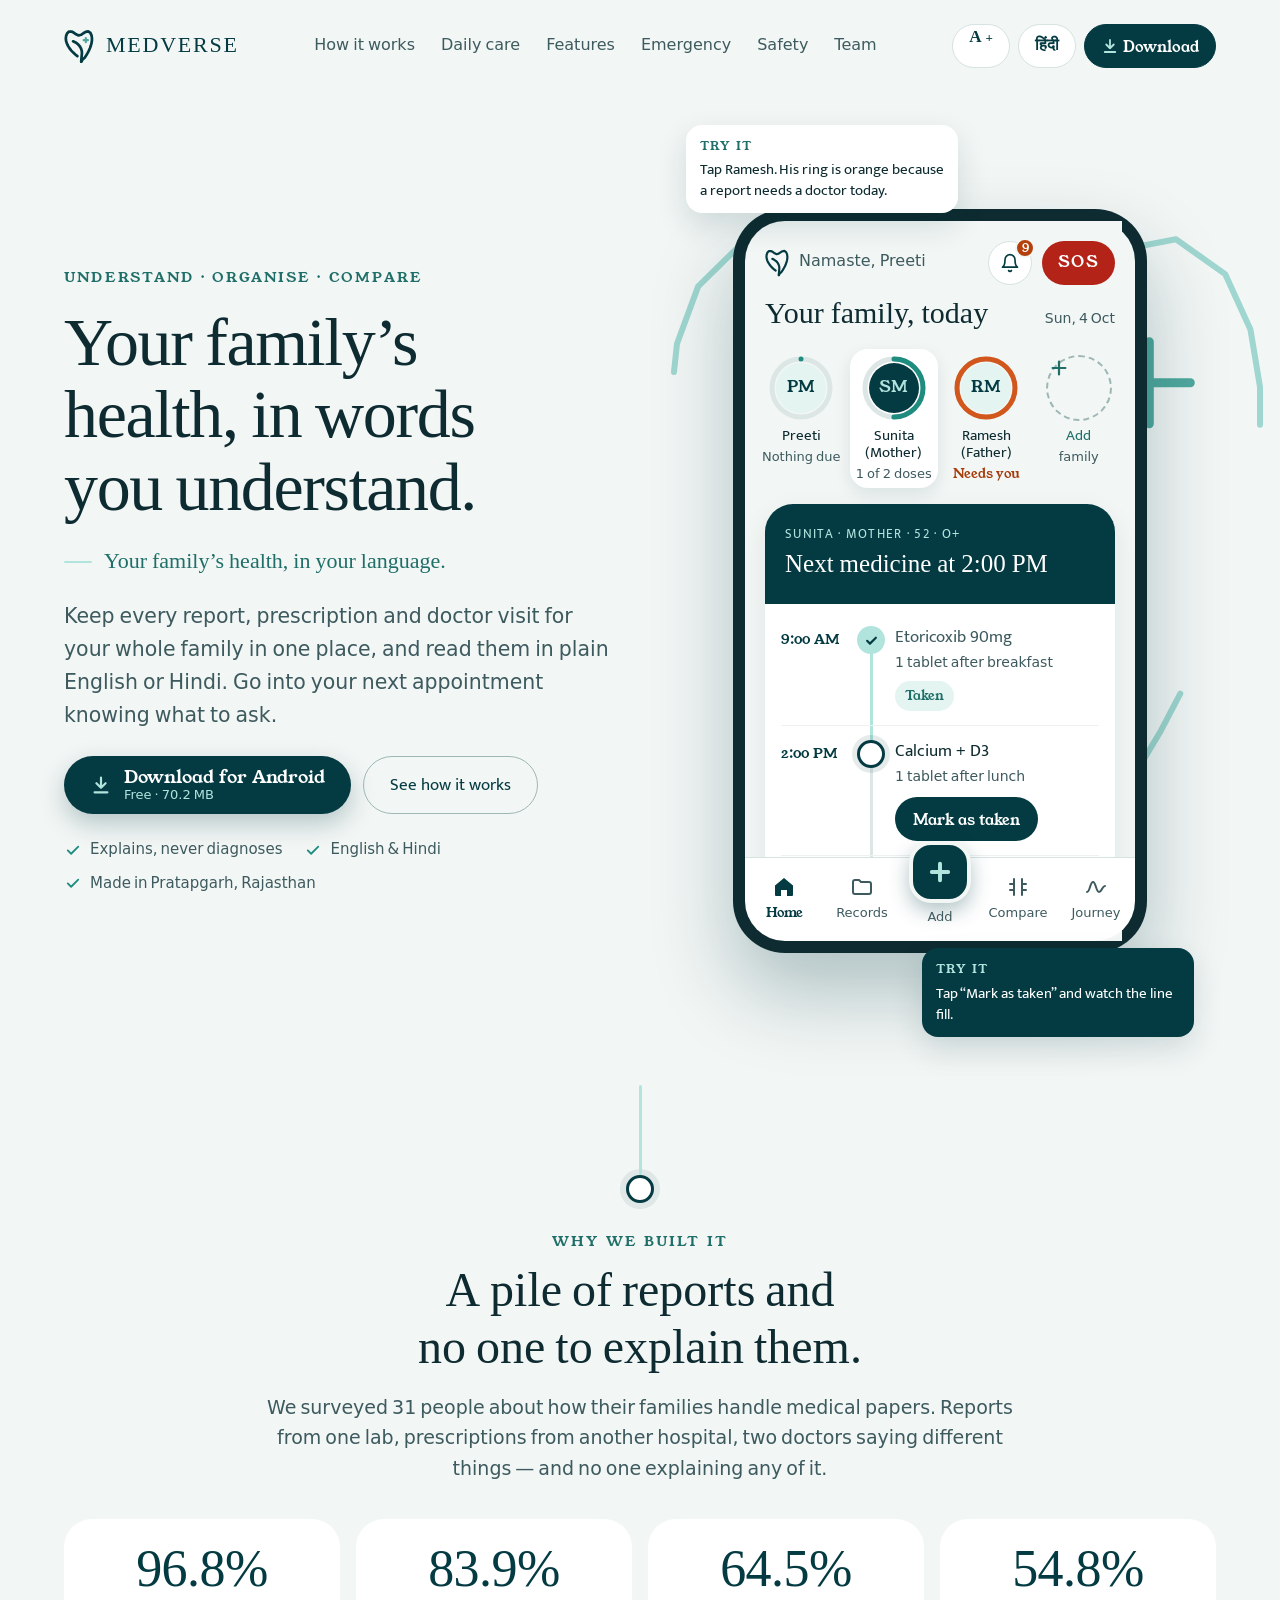
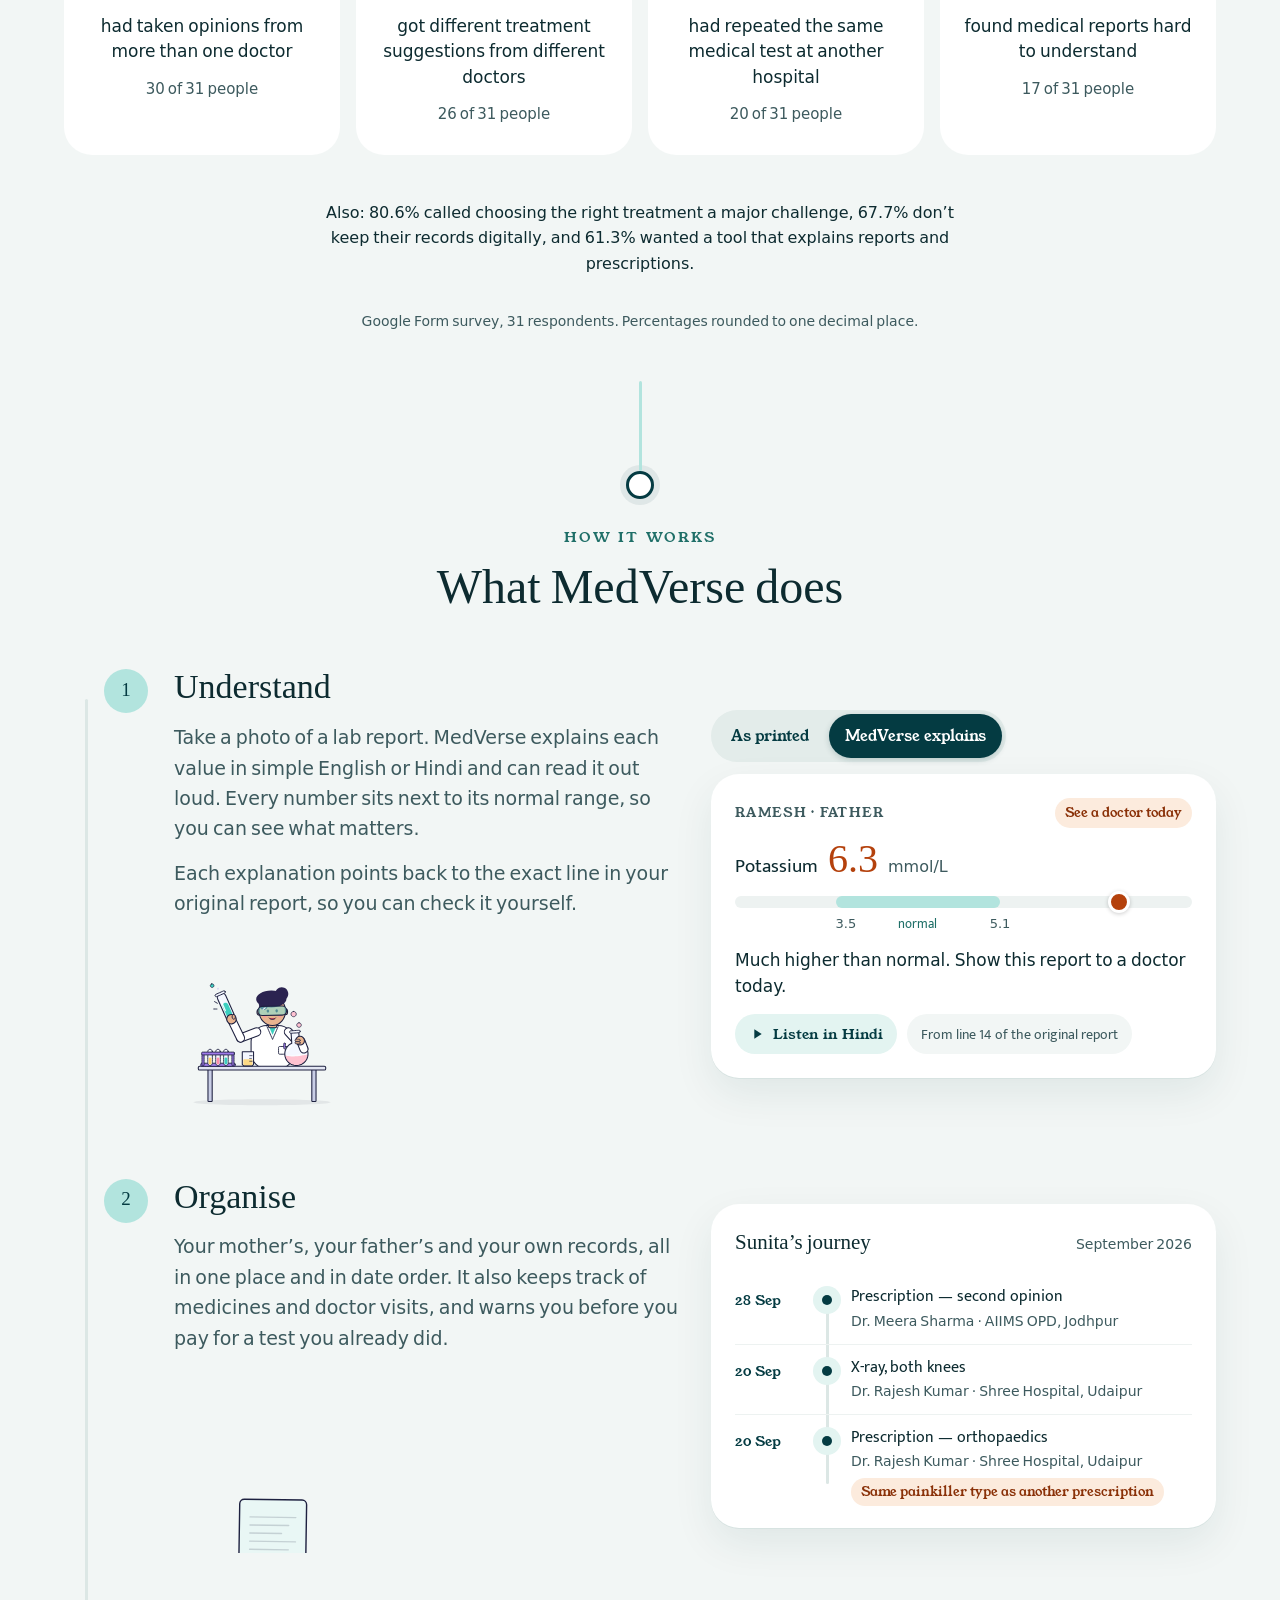
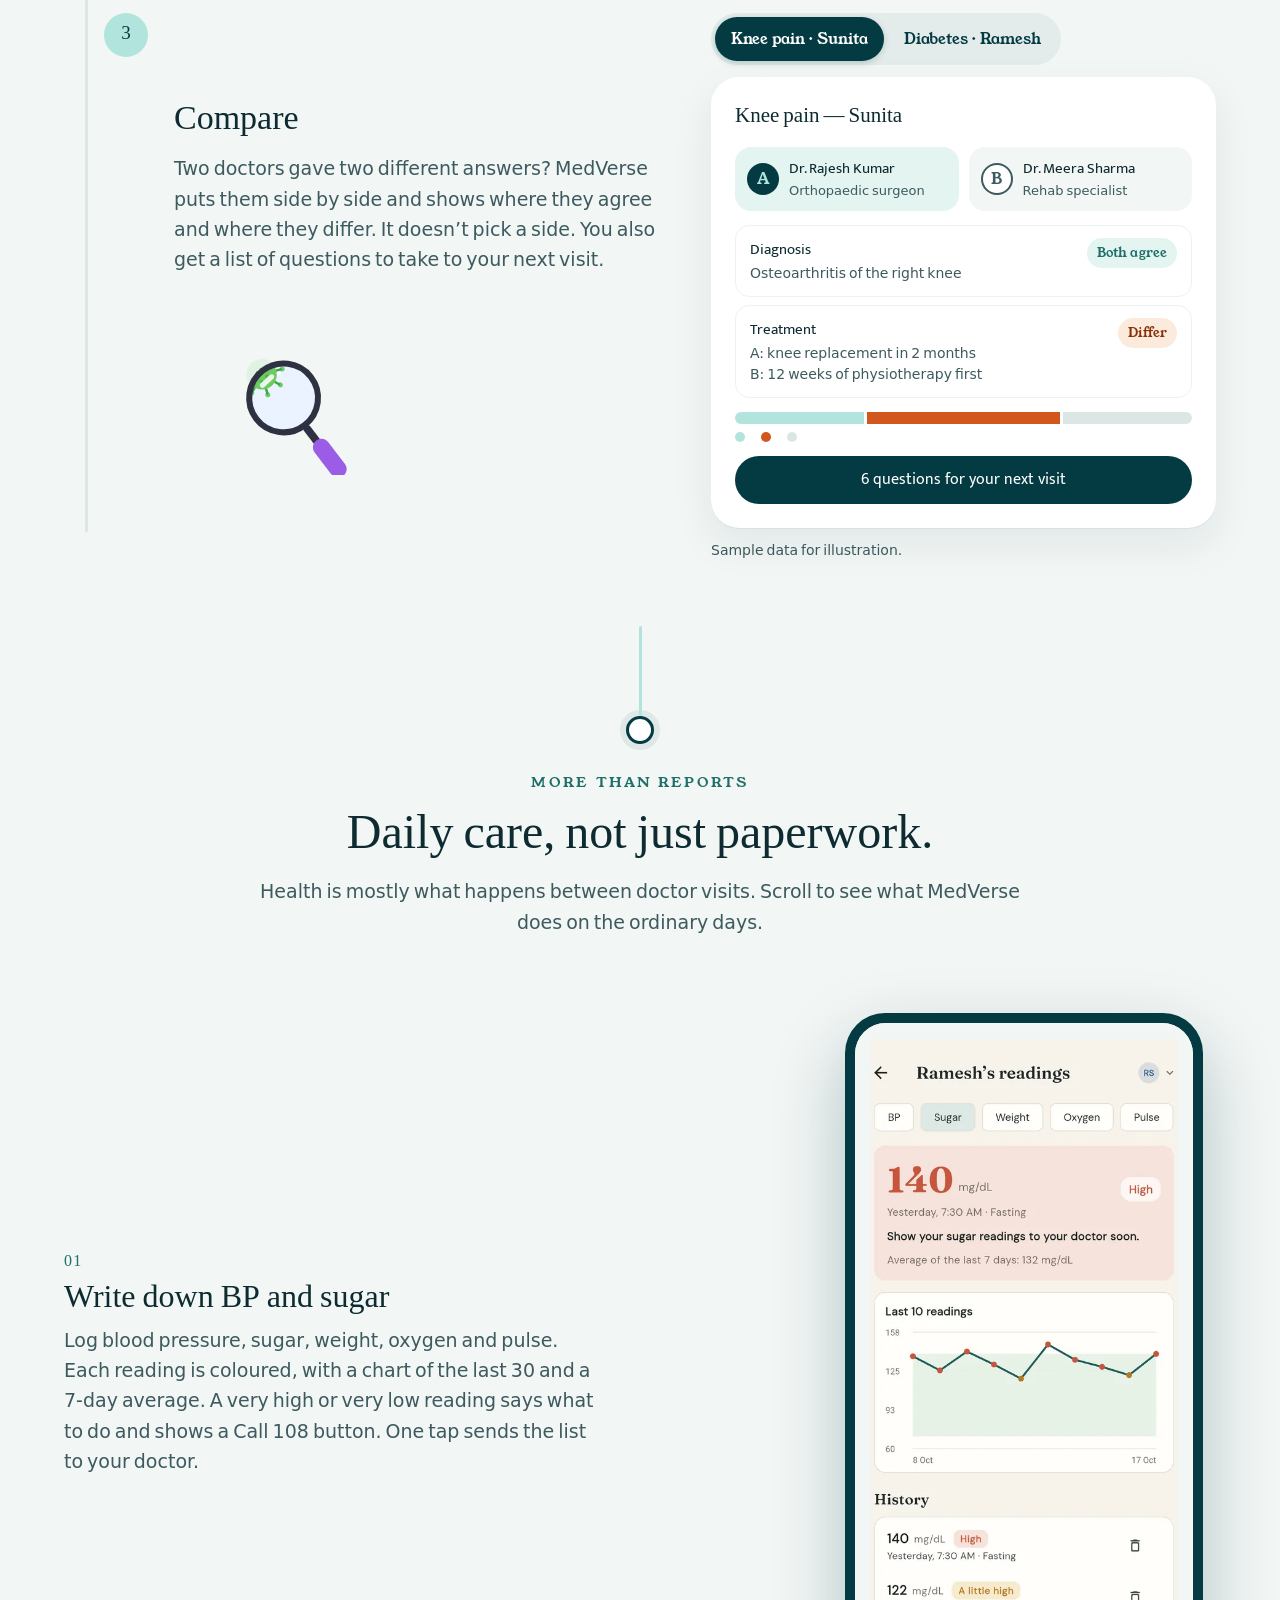
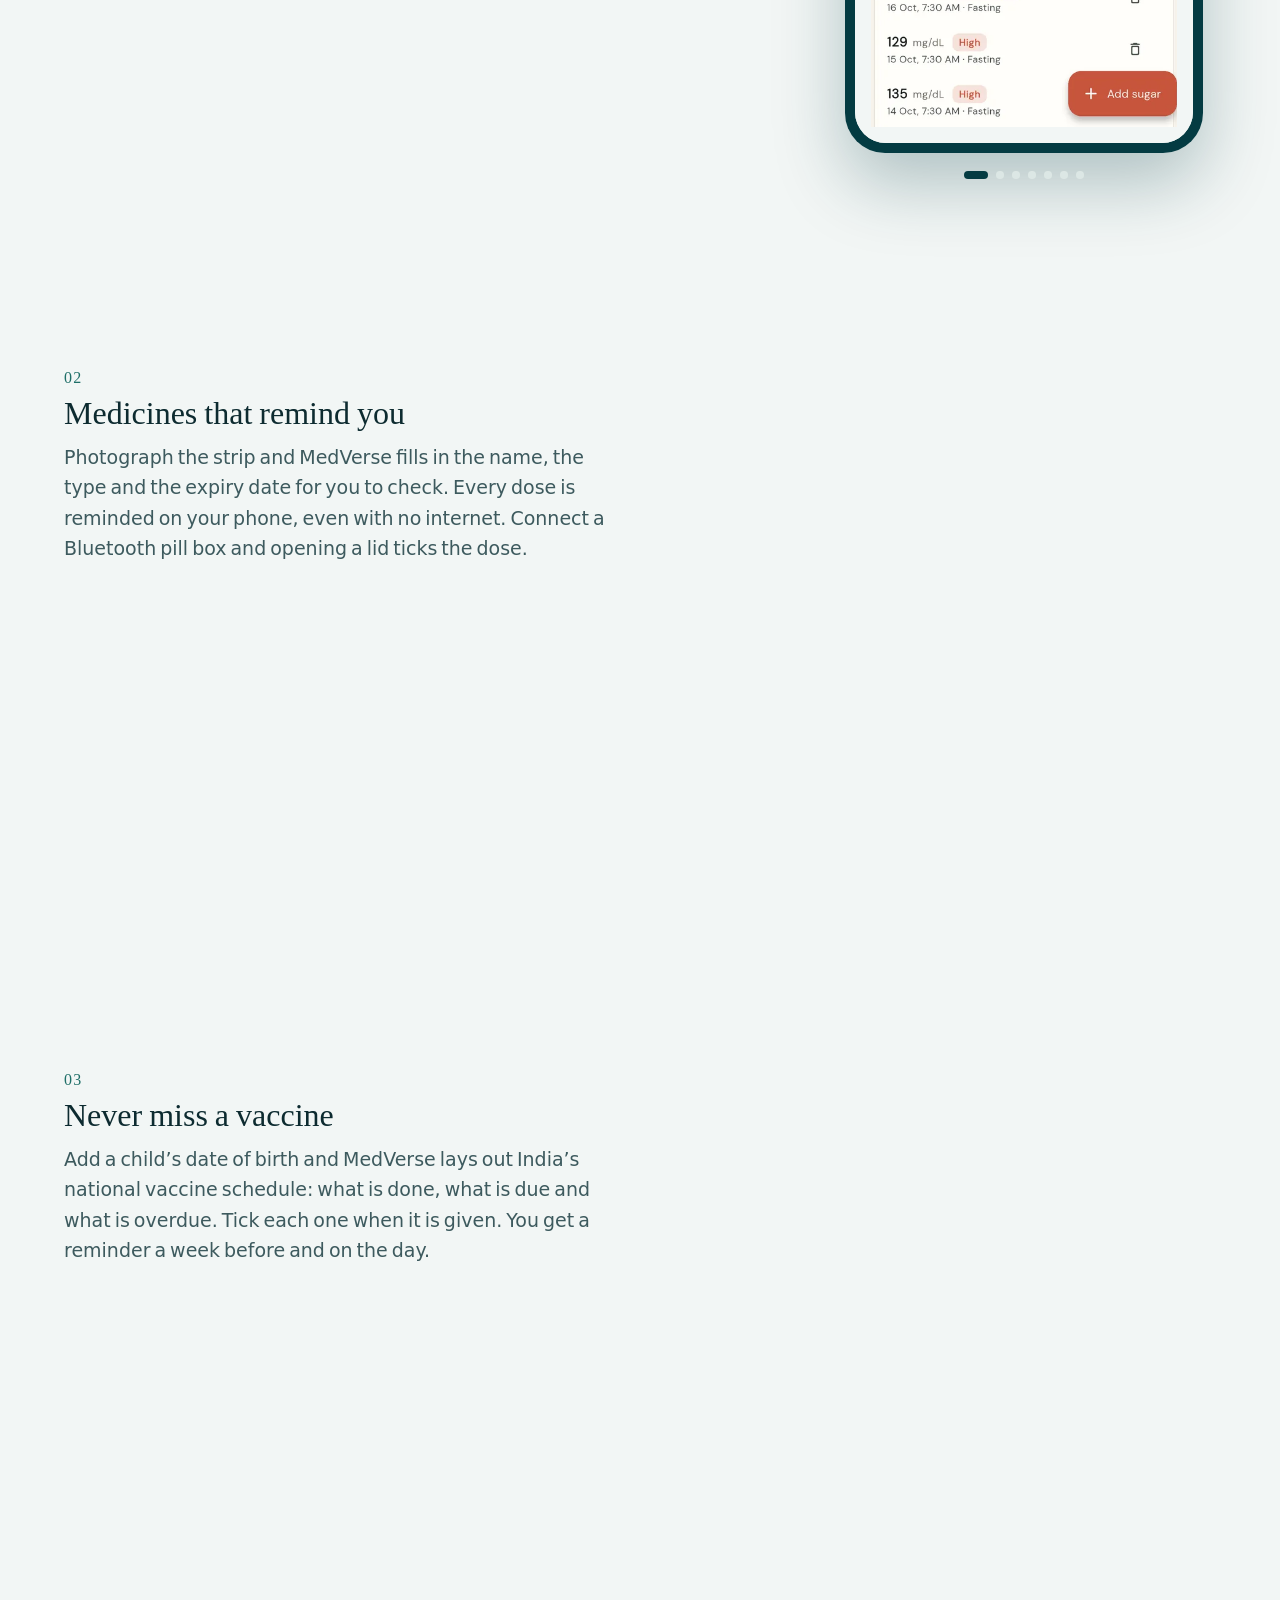
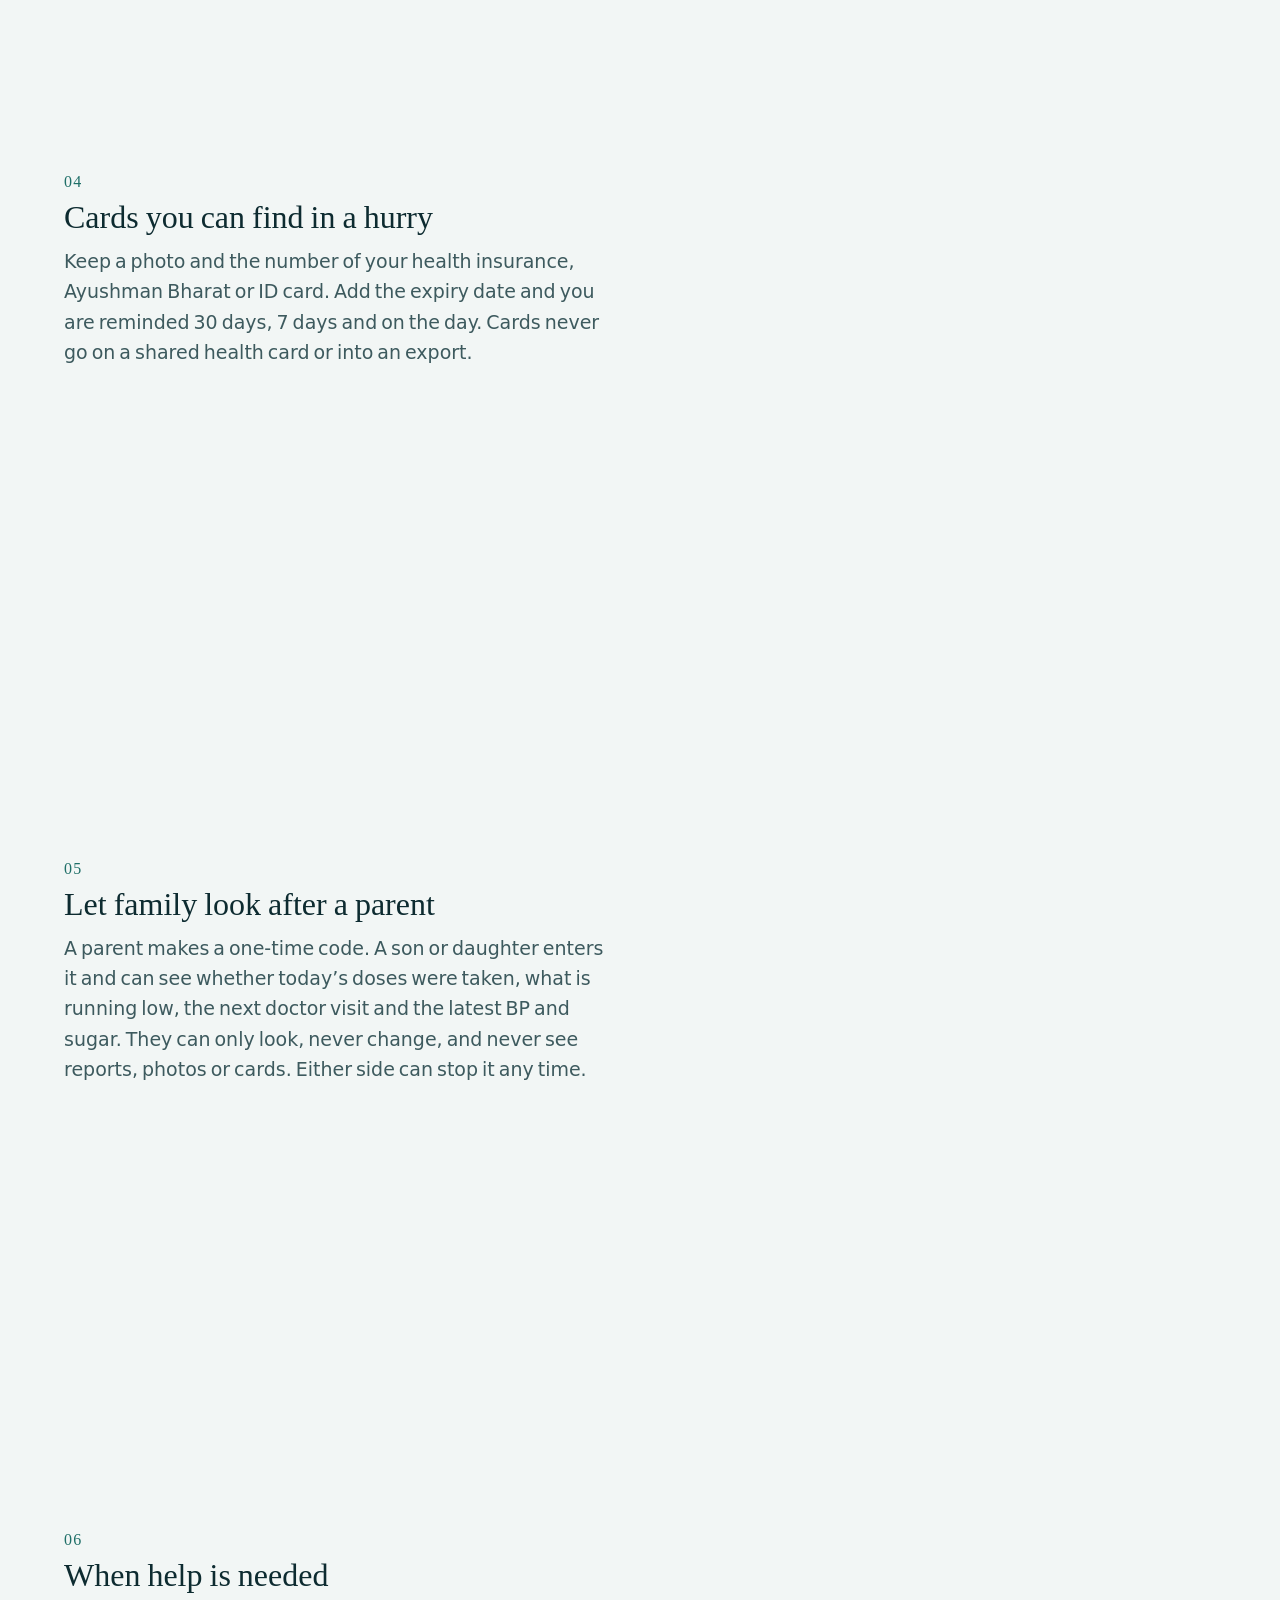
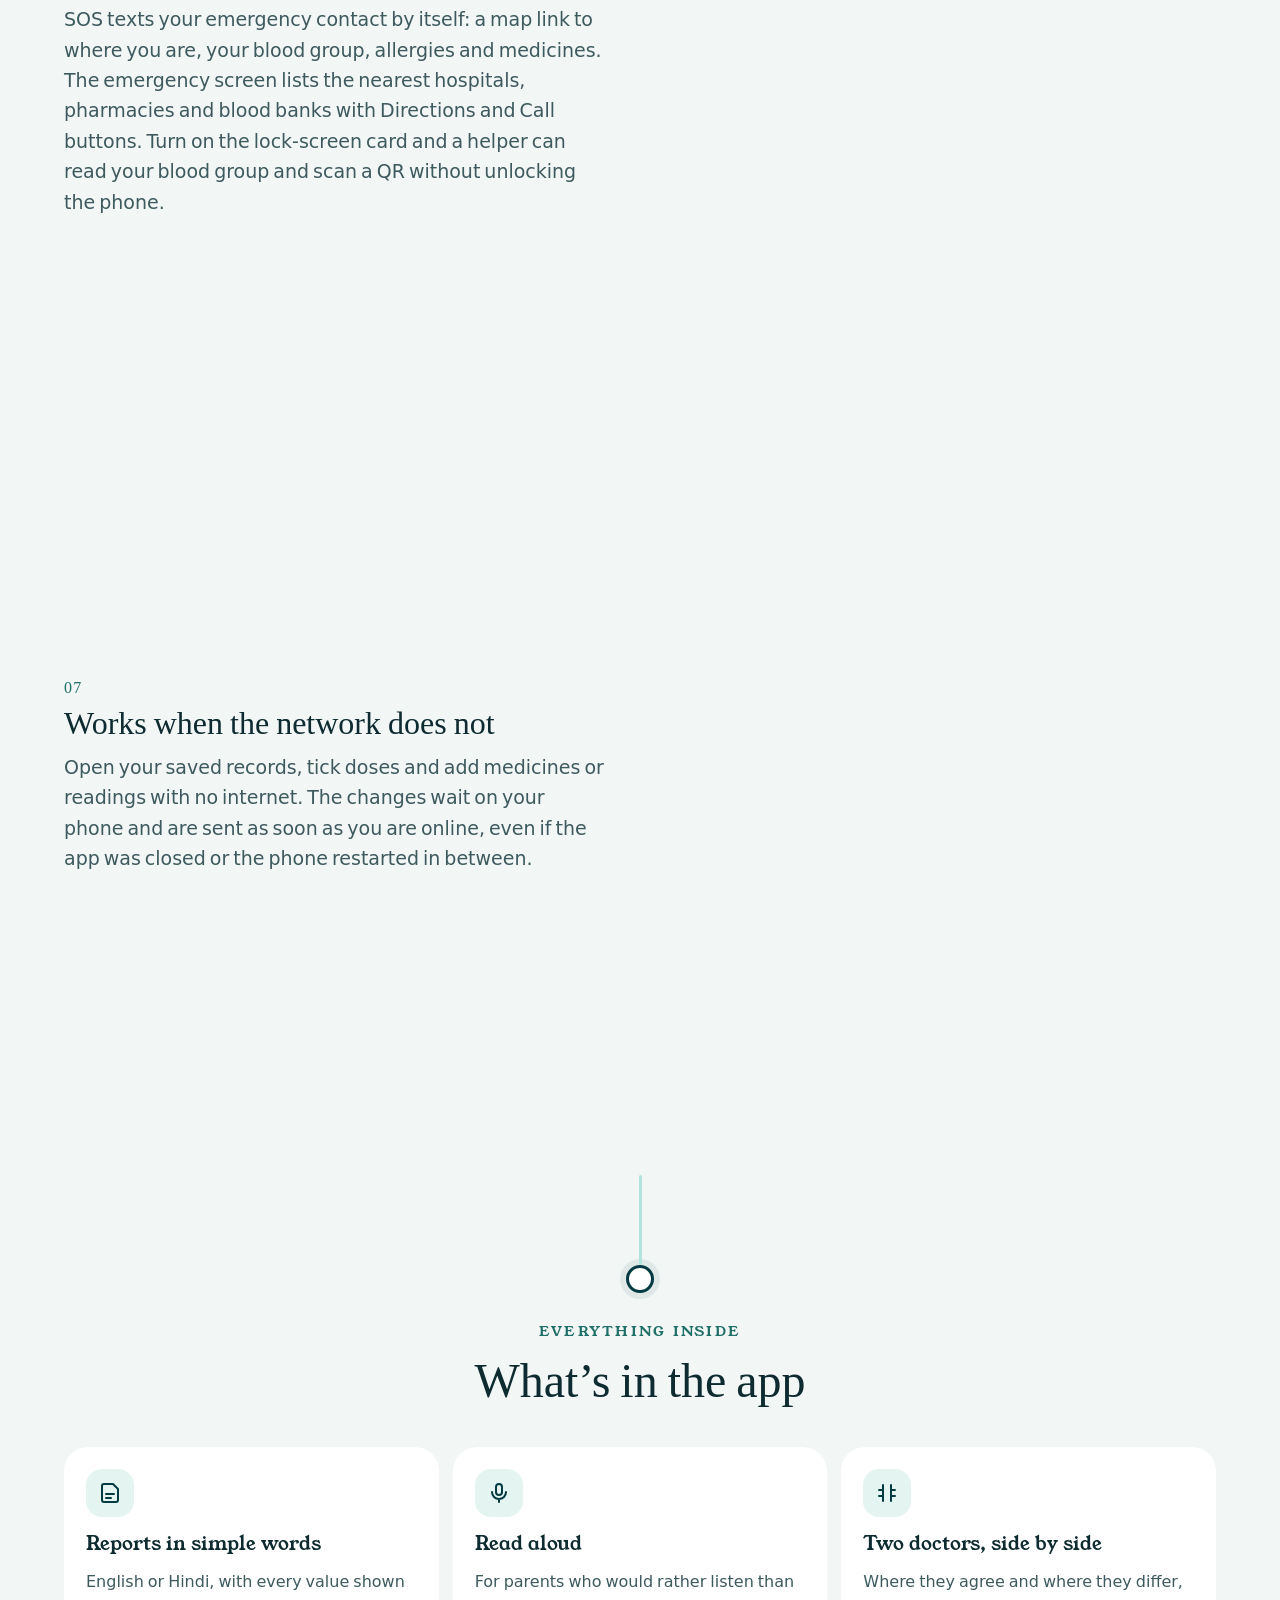
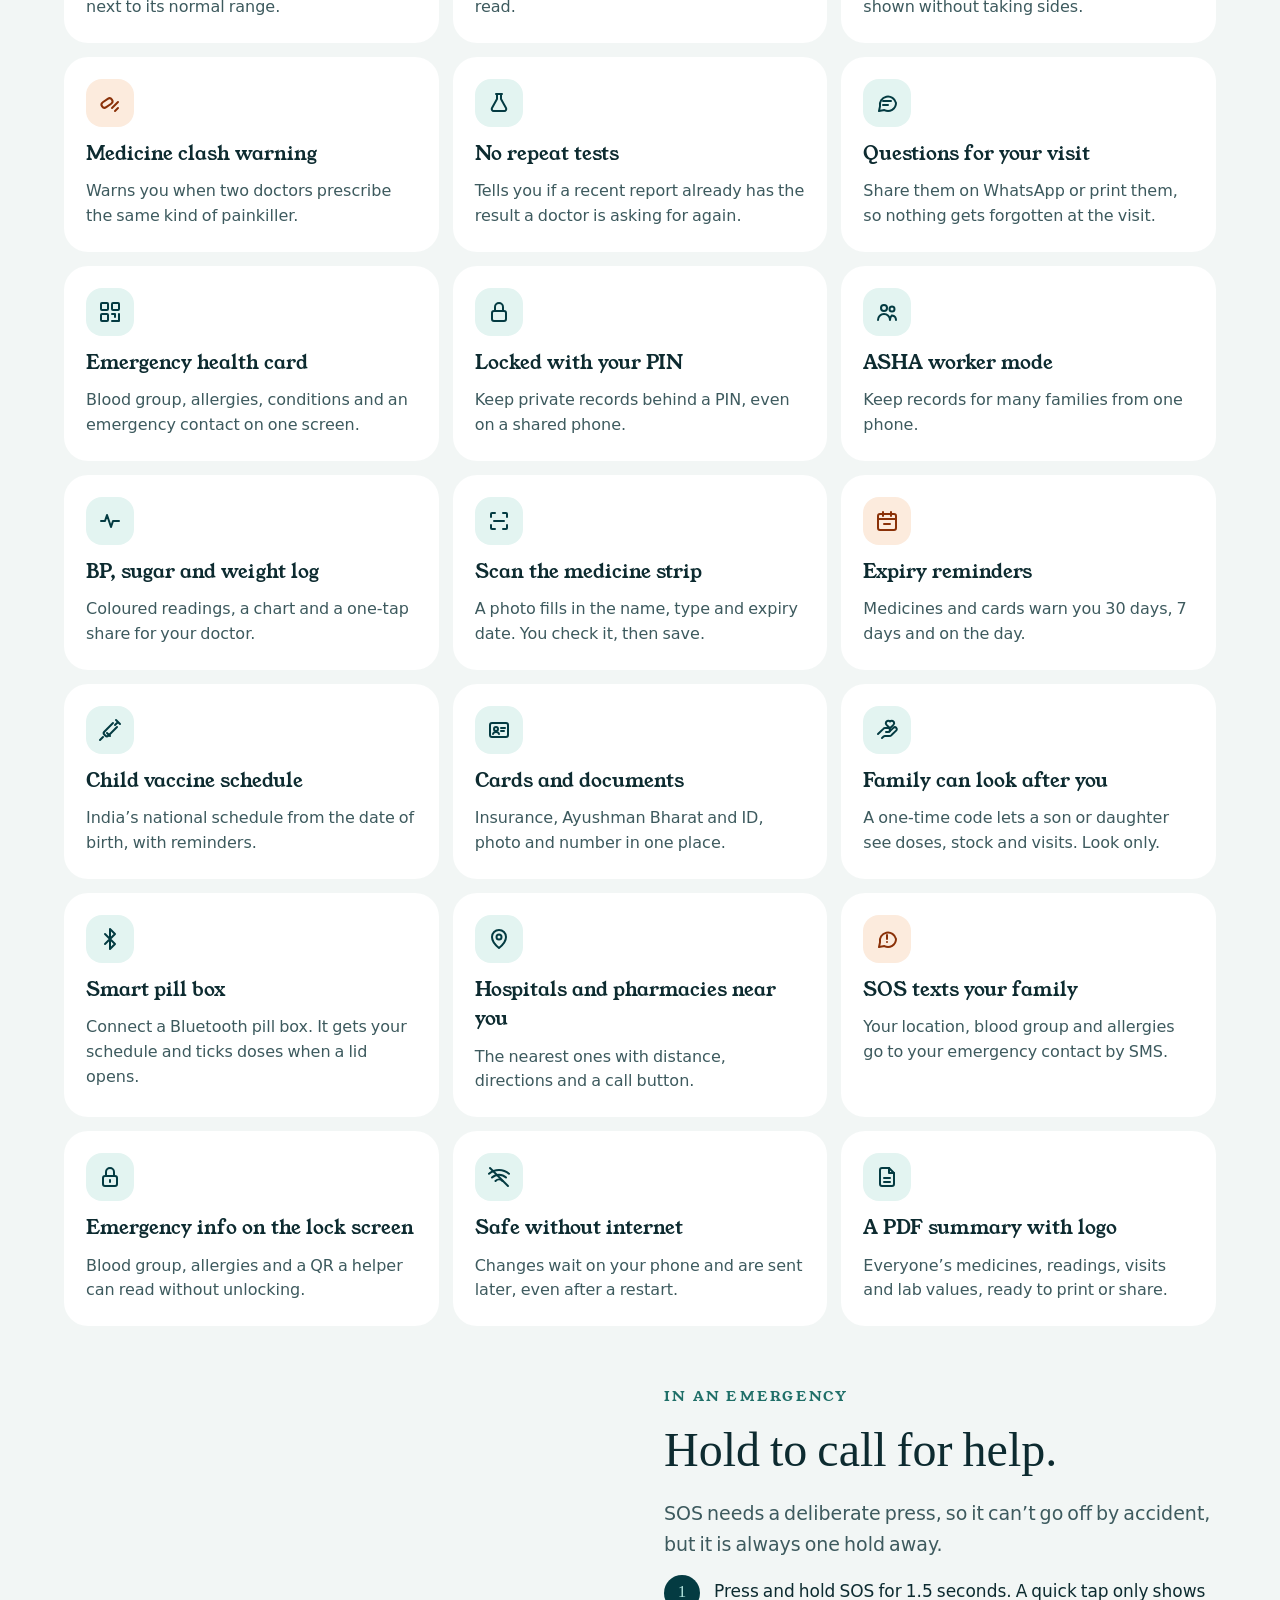
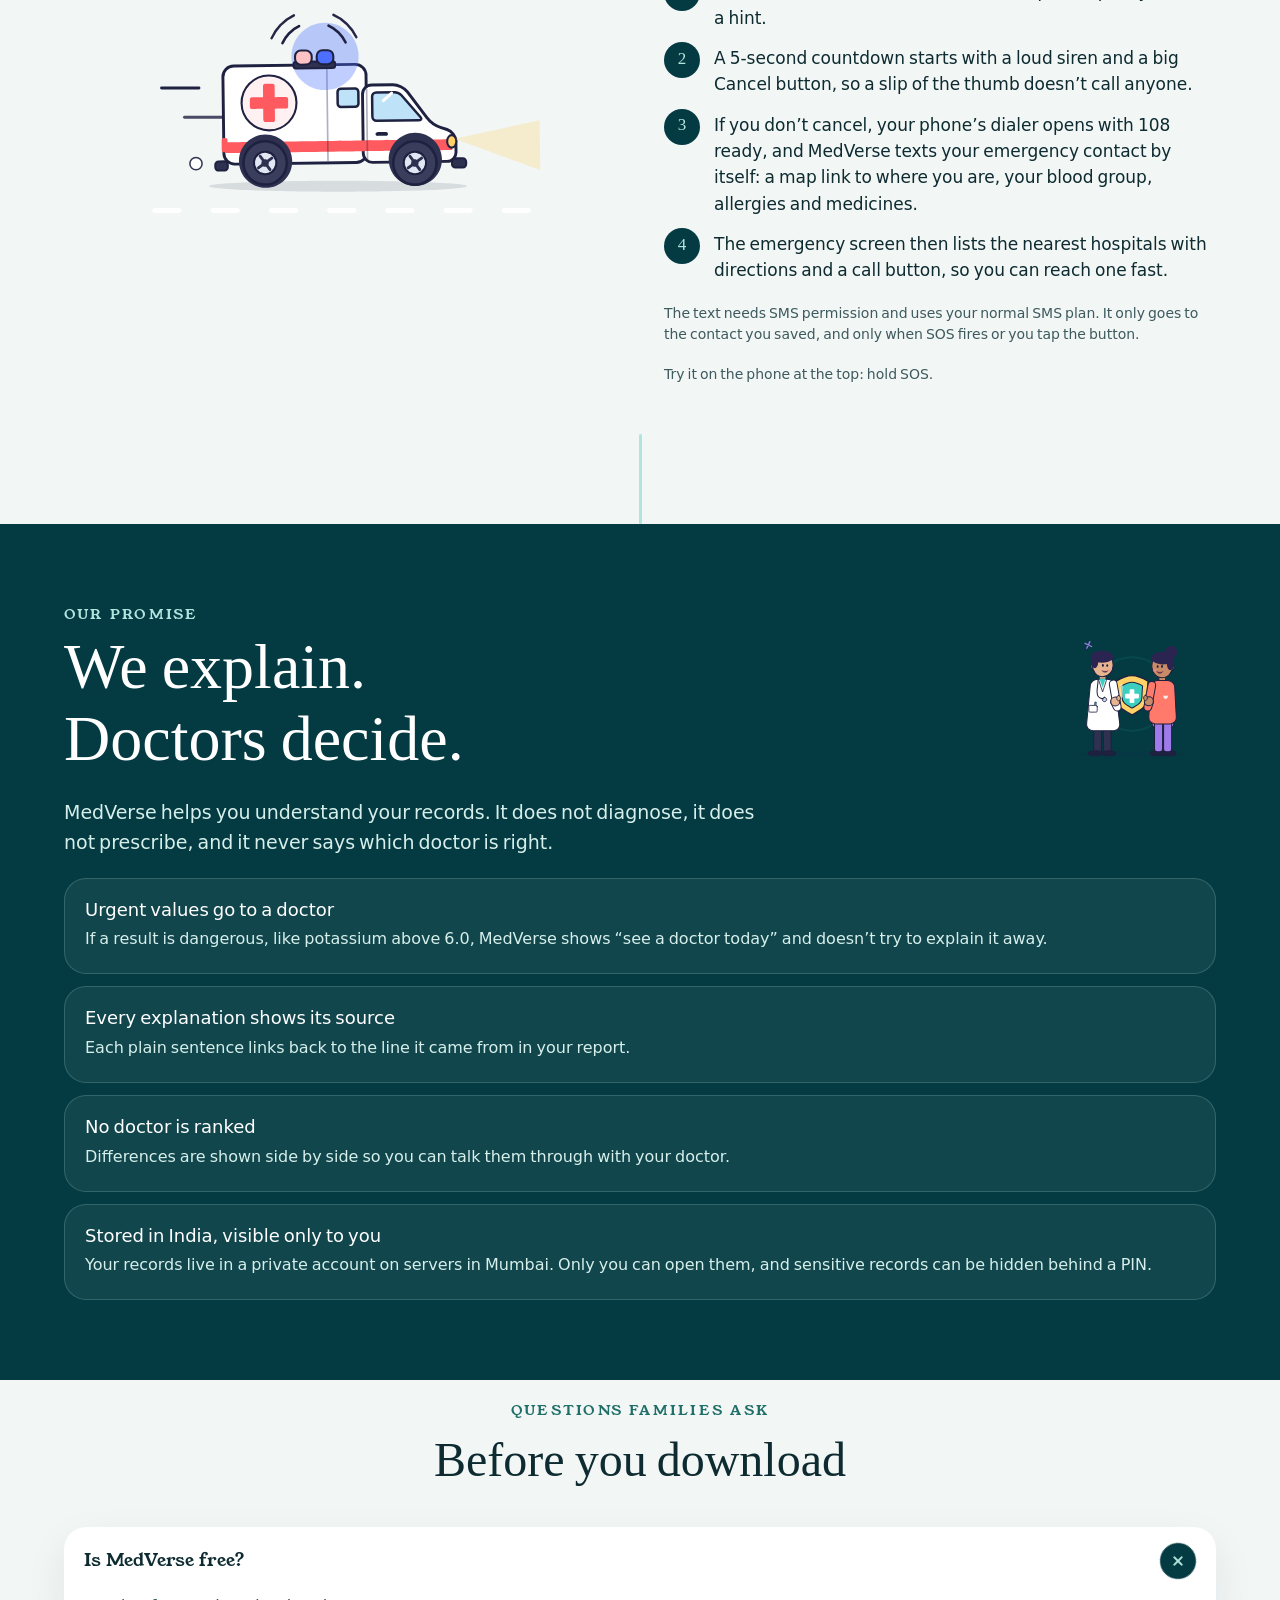
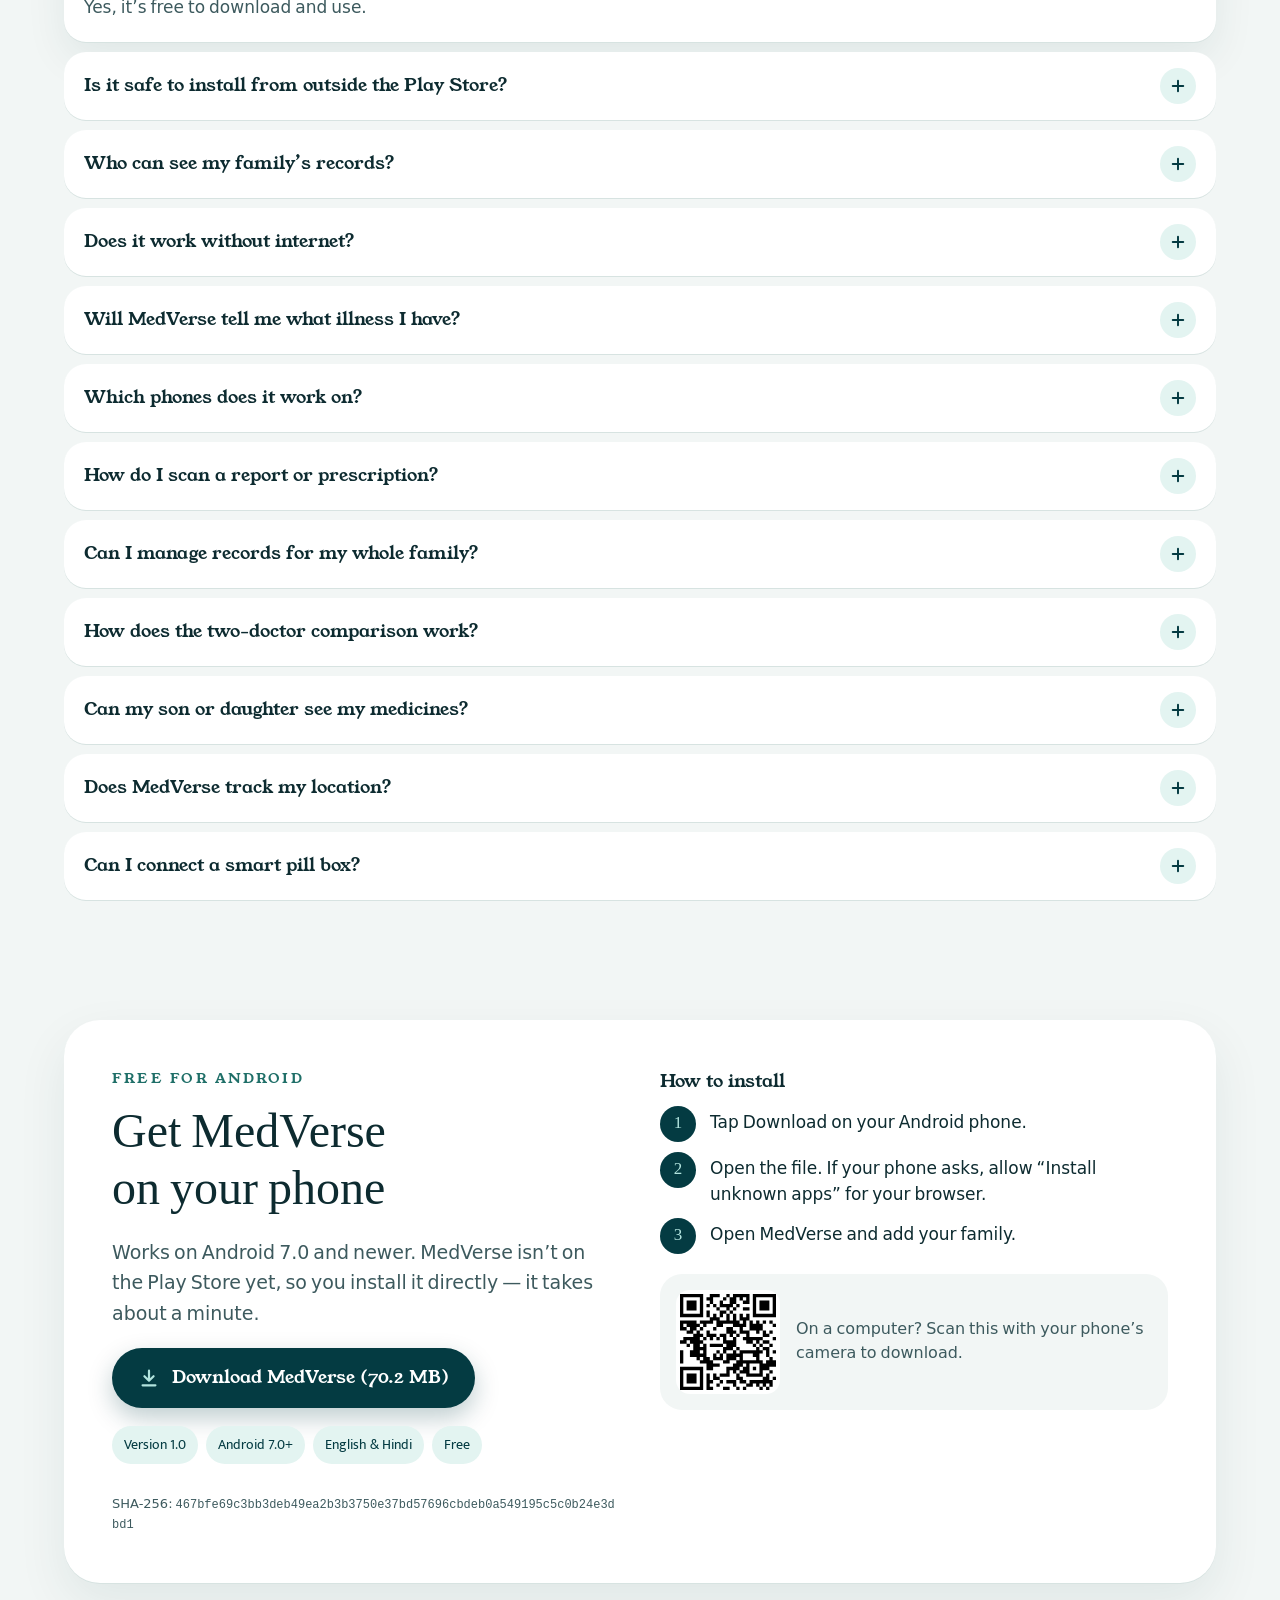
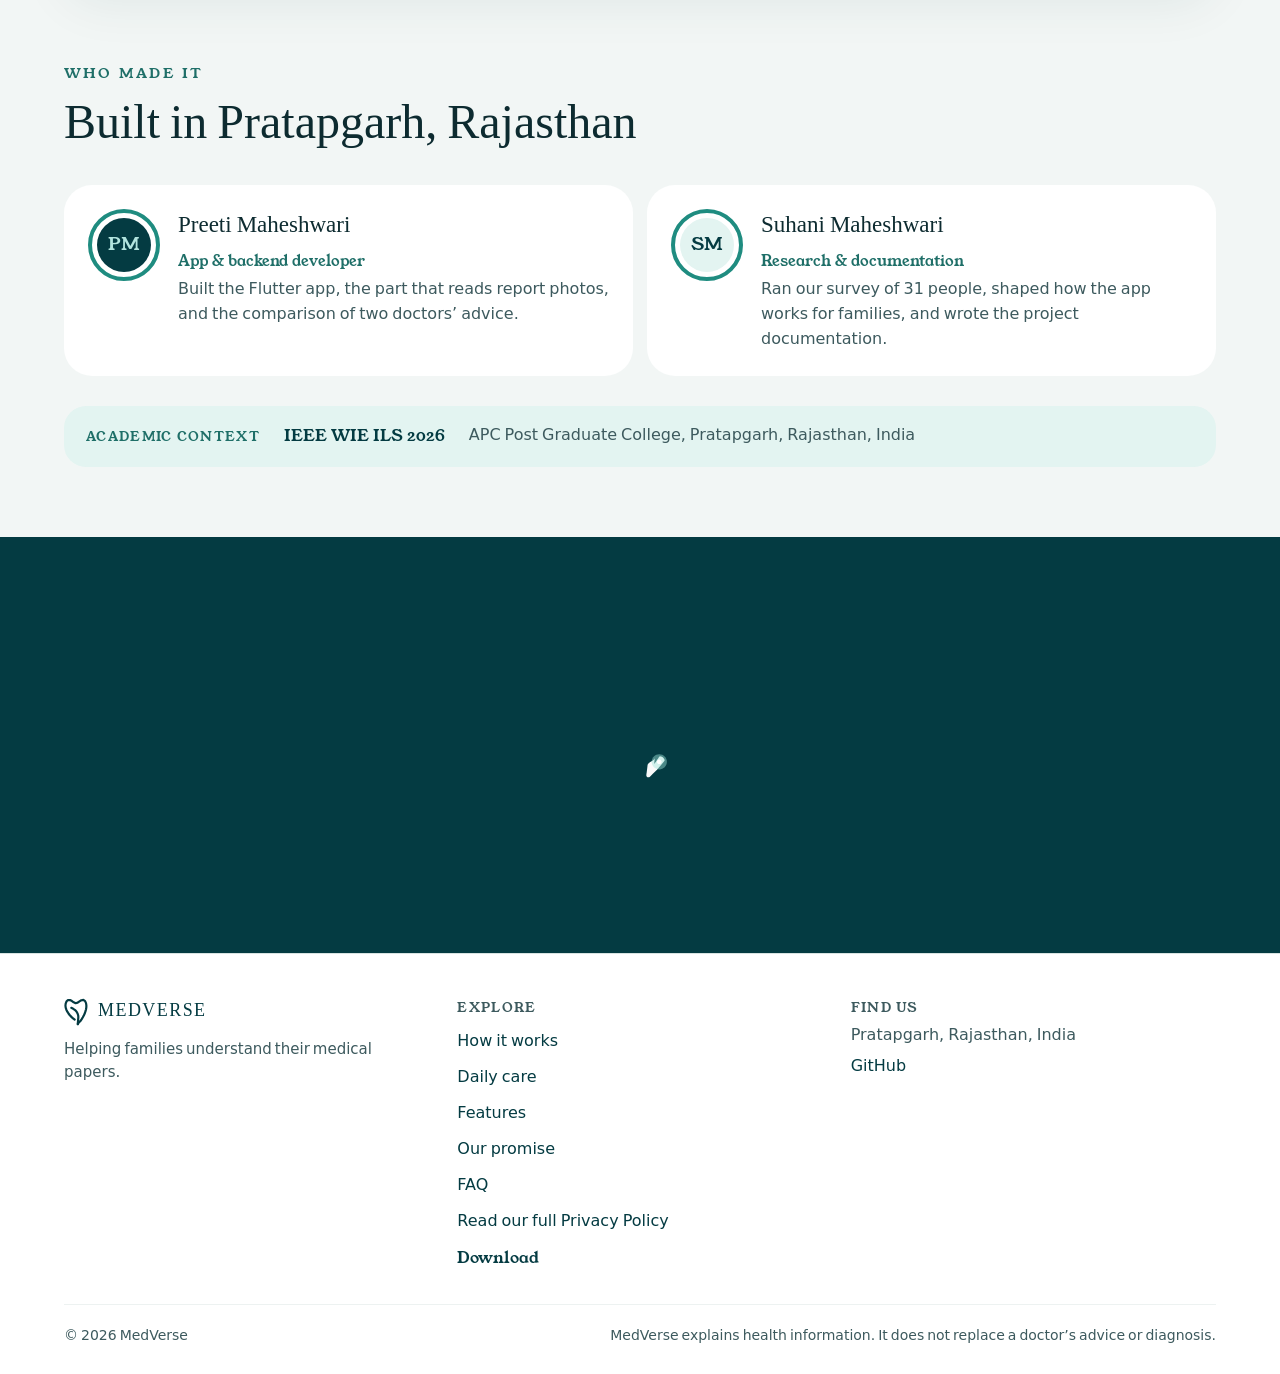
==== commit c534e5c5: "MedVerse website" ====
--- a/site/index.html
+++ b/site/index.html
@@ -29,6 +29,7 @@
   <script>document.documentElement.classList.add('js');</script>
 </head>
 <body>
+<div class="progress" id="progress" aria-hidden="true"></div>
 <a class="skip" href="#main" data-i18n="skip">Skip to main content</a>
 
 <!-- ============ HEADER ============ -->
@@ -40,6 +41,7 @@
     </a>
     <nav class="main-nav" aria-label="Main">
       <a href="#how" data-i18n="navHow">How it works</a>
+      <a href="#care" data-i18n="navCare">Daily care</a>
       <a href="#features" data-i18n="navFeatures">Features</a>
       <a href="#sos" data-i18n="navSos">Emergency</a>
       <a href="#safety" data-i18n="navSafety">Safety</a>
@@ -64,7 +66,7 @@
       <div class="cta-row">
         <a class="btn btn-primary" href="#download">
           <svg width="22" height="22" viewBox="0 0 24 24" fill="none" stroke-width="2.4" stroke-linecap="round" stroke-linejoin="round" aria-hidden="true"><path d="M12 4v11M7 10l5 5 5-5M5 20h14"/></svg>
-          <span class="btn-stack"><span data-i18n="cta1">Download for Android</span><span class="sub" data-i18n="cta1sub">Free · 66.2 MB</span></span>
+          <span class="btn-stack"><span data-i18n="cta1">Download for Android</span><span class="sub" data-i18n="cta1sub">Free · 70.2 MB</span></span>
         </a>
         <a class="btn btn-outline" href="#how" data-i18n="cta2">See how it works</a>
       </div>
@@ -96,7 +98,7 @@
     <div class="section-head center">
       <p class="eyebrow" data-i18n="surveyEyebrow">WHY WE BUILT IT</p>
       <h2 class="h2" id="survey-h" data-i18n="surveyH">A pile of reports and no one to explain them.</h2>
-      <p class="body-lg" data-i18n="surveyP">We asked 31 people how their families deal with medical papers. A report from one lab, a prescription from another hospital, two doctors who say different things. Here is what they told us.</p>
+      <p class="body-lg" data-i18n="surveyP">We surveyed 31 people about how their families handle medical papers. Reports from one lab, prescriptions from another hospital, two doctors saying different things — and no one explaining any of it.</p>
     </div>
     <div class="stats">
       <article class="stat"><span class="num">96.8%</span><p data-i18n="st1">had taken opinions from more than one doctor</p><small class="of" data-i18n="sc1">30 of 31 people</small></article>
@@ -104,8 +106,8 @@
       <article class="stat"><span class="num">64.5%</span><p data-i18n="st3">had repeated the same medical test at another hospital</p><small class="of" data-i18n="sc3">20 of 31 people</small></article>
       <article class="stat"><span class="num">54.8%</span><p data-i18n="st4">found medical reports hard to understand</p><small class="of" data-i18n="sc4">17 of 31 people</small></article>
     </div>
-    <p class="survey-more" data-i18n="surveyMore">Some other answers: 80.6% said choosing the right treatment is a big challenge, 67.7% don’t keep their records digitally, and 61.3% would like a tool that explains reports and prescriptions.</p>
-    <p class="note" data-i18n="surveyNote">A small survey (a Google Form, 31 people), so read these as a signal, not a study. Percentages are rounded to one decimal.</p>
+    <p class="survey-more" data-i18n="surveyMore">Also: 80.6% called choosing the right treatment a major challenge, 67.7% don’t keep their records digitally, and 61.3% wanted a tool that explains reports and prescriptions.</p>
+    <p class="note" data-i18n="surveyNote">Google Form survey, 31 respondents. Percentages rounded to one decimal place.</p>
   </section>
 
   <div class="link" aria-hidden="true"><span class="link-line"></span><span class="link-node"></span></div>
@@ -188,11 +190,82 @@
               <button type="button" data-case="diabetes" aria-pressed="false" data-i18n="caseDia">Diabetes · Ramesh</button>
             </div>
             <div class="card" id="cmpCard" aria-live="polite"></div>
-            <p class="note" data-i18n="exampleNote">Sample data, not real patients.</p>
+            <p class="note" data-i18n="exampleNote">Sample data for illustration.</p>
           </div>
         </div>
       </li>
     </ol>
+  </section>
+
+  <div class="link" aria-hidden="true"><span class="link-line"></span><span class="link-node"></span></div>
+
+  <!-- ============ DAILY CARE (scroll story) ============ -->
+  <section id="care" class="wrap section care" aria-labelledby="care-h">
+    <div class="section-head center" style="text-align:center">
+      <p class="eyebrow" data-i18n="careEyebrow">MORE THAN REPORTS</p>
+      <h2 class="h2" id="care-h" data-i18n="careH">Daily care, not just paperwork.</h2>
+      <p class="body-lg" data-i18n="careP">Health is mostly what happens between doctor visits. Scroll to see what MedVerse does on the ordinary days.</p>
+    </div>
+    <div class="care-grid">
+      <div class="care-steps">
+        <article class="care-step" data-panel="0">
+          <span class="care-n" aria-hidden="true">01</span>
+          <h3 data-i18n="c1t">Write down BP and sugar</h3>
+          <p data-i18n="c1b">Log blood pressure, sugar, weight, oxygen and pulse. Each reading is coloured, with a chart of the last 30 and a 7-day average. A very high or very low reading says what to do and shows a Call 108 button. One tap sends the list to your doctor.</p>
+          <div class="care-inline" aria-hidden="true"><img class="shot" src="assets/img/app/readings.webp" width="540" height="1117" loading="lazy" alt="MedVerse blood sugar screen with a coloured reading, a 7-day average and a chart"></div>
+        </article>
+        <article class="care-step" data-panel="1">
+          <span class="care-n" aria-hidden="true">02</span>
+          <h3 data-i18n="c2t">Medicines that remind you</h3>
+          <p data-i18n="c2b">Photograph the strip and MedVerse fills in the name, the type and the expiry date for you to check. Every dose is reminded on your phone, even with no internet. Connect a Bluetooth pill box and opening a lid ticks the dose.</p>
+          <div class="care-inline" aria-hidden="true"><div class="lottie panel-anim" data-anim="scanning" data-loop="true" aria-hidden="true"></div><div class="lottie panel-anim small" data-anim="reminder_bell" data-loop="true" aria-hidden="true"></div></div>
+        </article>
+        <article class="care-step" data-panel="2">
+          <span class="care-n" aria-hidden="true">03</span>
+          <h3 data-i18n="c3t">Never miss a vaccine</h3>
+          <p data-i18n="c3b">Add a child’s date of birth and MedVerse lays out India’s national vaccine schedule: what is done, what is due and what is overdue. Tick each one when it is given. You get a reminder a week before and on the day.</p>
+          <div class="care-inline" aria-hidden="true"><img class="shot" src="assets/img/app/vaccines.webp" width="540" height="1117" loading="lazy" alt="MedVerse vaccine schedule for a child showing done and upcoming vaccines"></div>
+        </article>
+        <article class="care-step" data-panel="3">
+          <span class="care-n" aria-hidden="true">04</span>
+          <h3 data-i18n="c4t">Cards you can find in a hurry</h3>
+          <p data-i18n="c4b">Keep a photo and the number of your health insurance, Ayushman Bharat or ID card. Add the expiry date and you are reminded 30 days, 7 days and on the day. Cards never go on a shared health card or into an export.</p>
+          <div class="care-inline" aria-hidden="true"><img class="shot" src="assets/img/app/cards.webp" width="540" height="1117" loading="lazy" alt="MedVerse saved insurance card that expires in 24 days"></div>
+        </article>
+        <article class="care-step" data-panel="4">
+          <span class="care-n" aria-hidden="true">05</span>
+          <h3 data-i18n="c5t">Let family look after a parent</h3>
+          <p data-i18n="c5b">A parent makes a one-time code. A son or daughter enters it and can see whether today’s doses were taken, what is running low, the next doctor visit and the latest BP and sugar. They can only look, never change, and never see reports, photos or cards. Either side can stop it any time.</p>
+          <div class="care-inline" aria-hidden="true"><img class="shot" src="assets/img/app/caregiver.webp" width="540" height="1117" loading="lazy" alt="MedVerse caregiver view showing today’s doses, a missed dose, low stock and the next visit"></div>
+        </article>
+        <article class="care-step" data-panel="5">
+          <span class="care-n" aria-hidden="true">06</span>
+          <h3 data-i18n="c6t">When help is needed</h3>
+          <p data-i18n="c6b">SOS texts your emergency contact by itself: a map link to where you are, your blood group, allergies and medicines. The emergency screen lists the nearest hospitals, pharmacies and blood banks with Directions and Call buttons. Turn on the lock-screen card and a helper can read your blood group and scan a QR without unlocking the phone.</p>
+          <div class="care-inline" aria-hidden="true"><img class="shot" src="assets/img/app/emergency.webp" width="540" height="1117" loading="lazy" alt="MedVerse emergency screen with SOS, call buttons and a message sent to the emergency contact"></div>
+        </article>
+        <article class="care-step" data-panel="6">
+          <span class="care-n" aria-hidden="true">07</span>
+          <h3 data-i18n="c7t">Works when the network does not</h3>
+          <p data-i18n="c7b">Open your saved records, tick doses and add medicines or readings with no internet. The changes wait on your phone and are sent as soon as you are online, even if the app was closed or the phone restarted in between.</p>
+          <div class="care-inline" aria-hidden="true"><div class="lottie panel-anim" data-anim="offline" data-loop="true" aria-hidden="true"></div></div>
+        </article>
+      </div>
+      <div class="care-stage" aria-hidden="true">
+        <div class="care-phone">
+          <div class="care-screen">
+          <div class="care-panel is-on" data-panel="0"><img class="shot" src="assets/img/app/readings.webp" width="540" height="1117" loading="lazy" alt="MedVerse blood sugar screen with a coloured reading, a 7-day average and a chart"></div>
+          <div class="care-panel" data-panel="1"><div class="lottie panel-anim" data-anim="scanning" data-loop="true" aria-hidden="true"></div><div class="lottie panel-anim small" data-anim="reminder_bell" data-loop="true" aria-hidden="true"></div></div>
+          <div class="care-panel" data-panel="2"><img class="shot" src="assets/img/app/vaccines.webp" width="540" height="1117" loading="lazy" alt="MedVerse vaccine schedule for a child showing done and upcoming vaccines"></div>
+          <div class="care-panel" data-panel="3"><img class="shot" src="assets/img/app/cards.webp" width="540" height="1117" loading="lazy" alt="MedVerse saved insurance card that expires in 24 days"></div>
+          <div class="care-panel" data-panel="4"><img class="shot" src="assets/img/app/caregiver.webp" width="540" height="1117" loading="lazy" alt="MedVerse caregiver view showing today’s doses, a missed dose, low stock and the next visit"></div>
+          <div class="care-panel" data-panel="5"><img class="shot" src="assets/img/app/emergency.webp" width="540" height="1117" loading="lazy" alt="MedVerse emergency screen with SOS, call buttons and a message sent to the emergency contact"></div>
+          <div class="care-panel" data-panel="6"><div class="lottie panel-anim" data-anim="offline" data-loop="true" aria-hidden="true"></div></div>
+          </div>
+        </div>
+        <div class="care-dots"><span data-dot="0"></span><span data-dot="1"></span><span data-dot="2"></span><span data-dot="3"></span><span data-dot="4"></span><span data-dot="5"></span><span data-dot="6"></span></div>
+      </div>
+    </div>
   </section>
 
   <div class="link" aria-hidden="true"><span class="link-line"></span><span class="link-node"></span></div>
@@ -212,7 +285,20 @@
       <li class="feature"><span class="ico"><svg width="24" height="24" viewBox="0 0 24 24" fill="none" stroke="#043B42" stroke-width="2" stroke-linecap="round" stroke-linejoin="round" aria-hidden="true"><path d="M8 10h8M8 14h5"/><path d="M21 12a8 8 0 0 1-11.6 7.1L4 20l1-4.6A8 8 0 1 1 21 12z"/></svg></span><h3 data-i18n="f6t">Questions for your visit</h3><p data-i18n="f6d">Share them on WhatsApp or print them, so nothing gets forgotten at the visit.</p></li>
       <li class="feature"><span class="ico"><svg width="24" height="24" viewBox="0 0 24 24" fill="none" stroke="#043B42" stroke-width="2" stroke-linecap="round" stroke-linejoin="round" aria-hidden="true"><rect x="3" y="3" width="7" height="7" rx="1"/><rect x="14" y="3" width="7" height="7" rx="1"/><rect x="3" y="14" width="7" height="7" rx="1"/><path d="M14 14h3v3M21 14v7h-7"/></svg></span><h3 data-i18n="f7t">Emergency health card</h3><p data-i18n="f7d">Blood group, allergies, conditions and an emergency contact on one screen.</p></li>
       <li class="feature"><span class="ico"><svg width="24" height="24" viewBox="0 0 24 24" fill="none" stroke="#043B42" stroke-width="2" stroke-linecap="round" stroke-linejoin="round" aria-hidden="true"><rect x="5" y="11" width="14" height="10" rx="2"/><path d="M8 11V7a4 4 0 0 1 8 0v4"/></svg></span><h3 data-i18n="f8t">Locked with your PIN</h3><p data-i18n="f8d">Keep private records behind a PIN, even on a shared phone.</p></li>
-      <li class="feature"><span class="ico"><svg width="24" height="24" viewBox="0 0 24 24" fill="none" stroke="#043B42" stroke-width="2" stroke-linecap="round" stroke-linejoin="round" aria-hidden="true"><circle cx="9" cy="8" r="3"/><circle cx="17" cy="9" r="2.5"/><path d="M3 20c0-3.3 2.7-6 6-6s6 2.7 6 6M15 20c0-2 .8-3.7 2-4.6 2.3.3 4 2.3 4 4.6"/></svg></span><h3 data-i18n="f9t">ASHA worker mode</h3><p data-i18n="f9d">Keep simple records for many families from one phone.</p></li>
+      <li class="feature"><span class="ico"><svg width="24" height="24" viewBox="0 0 24 24" fill="none" stroke="#043B42" stroke-width="2" stroke-linecap="round" stroke-linejoin="round" aria-hidden="true"><circle cx="9" cy="8" r="3"/><circle cx="17" cy="9" r="2.5"/><path d="M3 20c0-3.3 2.7-6 6-6s6 2.7 6 6M15 20c0-2 .8-3.7 2-4.6 2.3.3 4 2.3 4 4.6"/></svg></span><h3 data-i18n="f9t">ASHA worker mode</h3><p data-i18n="f9d">Keep records for many families from one phone.</p></li>
+
+      <li class="feature"><span class="ico"><svg width="24" height="24" viewBox="0 0 24 24" fill="none" stroke="#043B42" stroke-width="2" stroke-linecap="round" stroke-linejoin="round" aria-hidden="true"><path d="M3 12h4l2-6 4 12 2-6h6"/></svg></span><h3 data-i18n="f10t">BP, sugar and weight log</h3><p data-i18n="f10d">Coloured readings, a chart and a one-tap share for your doctor.</p></li>
+      <li class="feature"><span class="ico"><svg width="24" height="24" viewBox="0 0 24 24" fill="none" stroke="#043B42" stroke-width="2" stroke-linecap="round" stroke-linejoin="round" aria-hidden="true"><path d="M4 8V5a1 1 0 0 1 1-1h3M16 4h3a1 1 0 0 1 1 1v3M20 16v3a1 1 0 0 1-1 1h-3M8 20H5a1 1 0 0 1-1-1v-3"/><path d="M7 12h10"/></svg></span><h3 data-i18n="f11t">Scan the medicine strip</h3><p data-i18n="f11d">A photo fills in the name, type and expiry date. You check it, then save.</p></li>
+      <li class="feature"><span class="ico warn"><svg width="24" height="24" viewBox="0 0 24 24" fill="none" stroke="#8A3108" stroke-width="2" stroke-linecap="round" stroke-linejoin="round" aria-hidden="true"><rect x="3" y="5" width="18" height="16" rx="2"/><path d="M3 10h18M8 3v4M16 3v4M9 15l6 0"/></svg></span><h3 data-i18n="f12t">Expiry reminders</h3><p data-i18n="f12d">Medicines and cards warn you 30 days, 7 days and on the day.</p></li>
+      <li class="feature"><span class="ico"><svg width="24" height="24" viewBox="0 0 24 24" fill="none" stroke="#043B42" stroke-width="2" stroke-linecap="round" stroke-linejoin="round" aria-hidden="true"><path d="M18 2l4 4M17 7l3-3M19 9l-8.7 8.7a2 2 0 0 1-2.8 0L6.3 16.5a2 2 0 0 1 0-2.8L15 5"/><path d="M5 19l-3 3M9 15l3 3"/></svg></span><h3 data-i18n="f13t">Child vaccine schedule</h3><p data-i18n="f13d">India’s national schedule from the date of birth, with reminders.</p></li>
+      <li class="feature"><span class="ico"><svg width="24" height="24" viewBox="0 0 24 24" fill="none" stroke="#043B42" stroke-width="2" stroke-linecap="round" stroke-linejoin="round" aria-hidden="true"><rect x="3" y="5" width="18" height="14" rx="2"/><circle cx="9" cy="11" r="2"/><path d="M6 16c.5-1.5 1.7-2 3-2s2.5.5 3 2M14 10h4M14 13h3"/></svg></span><h3 data-i18n="f14t">Cards and documents</h3><p data-i18n="f14d">Insurance, Ayushman Bharat and ID, photo and number in one place.</p></li>
+      <li class="feature"><span class="ico"><svg width="24" height="24" viewBox="0 0 24 24" fill="none" stroke="#043B42" stroke-width="2" stroke-linecap="round" stroke-linejoin="round" aria-hidden="true"><path d="M11 14h2a2 2 0 1 0 0-4h-3c-.6 0-1.1.2-1.4.6L3 16"/><path d="m7 20 1.6-1.4c.3-.4.8-.6 1.4-.6h4c1.1 0 2.1-.4 2.8-1.2l4.6-4.4a2 2 0 0 0-2.8-2.8l-4.2 4"/><path d="M15 3.5a2.5 2.5 0 0 1 4.2 1.8c0 1.7-2.2 3-4.2 4.7-2-1.7-4.2-3-4.2-4.7A2.5 2.5 0 0 1 15 3.5z"/></svg></span><h3 data-i18n="f15t">Family can look after you</h3><p data-i18n="f15d">A one-time code lets a son or daughter see doses, stock and visits. Look only.</p></li>
+      <li class="feature"><span class="ico"><svg width="24" height="24" viewBox="0 0 24 24" fill="none" stroke="#043B42" stroke-width="2" stroke-linecap="round" stroke-linejoin="round" aria-hidden="true"><path d="m7 7 10 10-5 5V2l5 5L7 17"/></svg></span><h3 data-i18n="f16t">Smart pill box</h3><p data-i18n="f16d">Connect a Bluetooth pill box. It gets your schedule and ticks doses when a lid opens.</p></li>
+      <li class="feature"><span class="ico"><svg width="24" height="24" viewBox="0 0 24 24" fill="none" stroke="#043B42" stroke-width="2" stroke-linecap="round" stroke-linejoin="round" aria-hidden="true"><path d="M12 21s7-5.6 7-11a7 7 0 0 0-14 0c0 5.4 7 11 7 11z"/><circle cx="12" cy="10" r="2.5"/></svg></span><h3 data-i18n="f17t">Hospitals and pharmacies near you</h3><p data-i18n="f17d">The nearest ones with distance, directions and a call button.</p></li>
+      <li class="feature"><span class="ico warn"><svg width="24" height="24" viewBox="0 0 24 24" fill="none" stroke="#8A3108" stroke-width="2" stroke-linecap="round" stroke-linejoin="round" aria-hidden="true"><path d="M21 12a8 8 0 0 1-11.6 7.1L4 20l1-4.6A8 8 0 1 1 21 12z"/><path d="M12 8v4M12 15v.01"/></svg></span><h3 data-i18n="f18t">SOS texts your family</h3><p data-i18n="f18d">Your location, blood group and allergies go to your emergency contact by SMS.</p></li>
+      <li class="feature"><span class="ico"><svg width="24" height="24" viewBox="0 0 24 24" fill="none" stroke="#043B42" stroke-width="2" stroke-linecap="round" stroke-linejoin="round" aria-hidden="true"><rect x="5" y="11" width="14" height="10" rx="2"/><path d="M8 11V7a4 4 0 0 1 8 0v4M12 15v2"/></svg></span><h3 data-i18n="f19t">Emergency info on the lock screen</h3><p data-i18n="f19d">Blood group, allergies and a QR a helper can read without unlocking.</p></li>
+      <li class="feature"><span class="ico"><svg width="24" height="24" viewBox="0 0 24 24" fill="none" stroke="#043B42" stroke-width="2" stroke-linecap="round" stroke-linejoin="round" aria-hidden="true"><path d="M2 8.8a15 15 0 0 1 20 0M5 12.5a10 10 0 0 1 14 0M8.5 16a5 5 0 0 1 7 0"/><path d="m3 3 18 18"/></svg></span><h3 data-i18n="f20t">Safe without internet</h3><p data-i18n="f20d">Changes wait on your phone and are sent later, even after a restart.</p></li>
+      <li class="feature"><span class="ico"><svg width="24" height="24" viewBox="0 0 24 24" fill="none" stroke="#043B42" stroke-width="2" stroke-linecap="round" stroke-linejoin="round" aria-hidden="true"><path d="M14 3H7a2 2 0 0 0-2 2v14a2 2 0 0 0 2 2h10a2 2 0 0 0 2-2V8z"/><path d="M14 3v5h5M9 13h6M9 17h6"/></svg></span><h3 data-i18n="f21t">A PDF summary with logo</h3><p data-i18n="f21d">Everyone’s medicines, readings, visits and lab values, ready to print or share.</p></li>
     </ul>
   </section>
 
@@ -227,8 +313,10 @@
         <ol class="install">
           <li data-i18n="sos1">Press and hold SOS for 1.5 seconds. A quick tap only shows a hint.</li>
           <li data-i18n="sos2">A 5-second countdown starts with a loud siren and a big Cancel button, so a slip of the thumb doesn’t call anyone.</li>
-          <li data-i18n="sos3">If you don’t cancel, your phone’s dialer opens with 108 ready, and the app shows the patient’s blood group, allergies, conditions and medicines so you can read them out.</li>
+          <li data-i18n="sos3">If you don’t cancel, your phone’s dialer opens with 108 ready, and MedVerse texts your emergency contact by itself: a map link to where you are, your blood group, allergies and medicines.</li>
+        <li data-i18n="sos4">The emergency screen then lists the nearest hospitals with directions and a call button, so you can reach one fast.</li>
         </ol>
+        <p class="note" data-i18n="sosNote">The text needs SMS permission and uses your normal SMS plan. It only goes to the contact you saved, and only when SOS fires or you tap the button.</p>
         <p class="note" data-i18n="sosTry">Try it on the phone at the top: hold SOS.</p>
       </div>
     </div>
@@ -264,13 +352,15 @@
       <details name="faq" open><summary><span data-i18n="q1">Is MedVerse free?</span><span class="pm" aria-hidden="true"><svg width="18" height="18" viewBox="0 0 24 24" fill="none" stroke="currentColor" stroke-width="2.6" stroke-linecap="round"><path d="M12 5v14M5 12h14"/></svg></span></summary><p data-i18n="a1">Yes, it’s free to download and use.</p></details>
       <details name="faq"><summary><span data-i18n="q2">Is it safe to install from outside the Play Store?</span><span class="pm" aria-hidden="true"><svg width="18" height="18" viewBox="0 0 24 24" fill="none" stroke="currentColor" stroke-width="2.6" stroke-linecap="round"><path d="M12 5v14M5 12h14"/></svg></span></summary><p data-i18n="a2">You install it as an APK file straight from this page, because it isn’t on the Play Store yet. Android will ask your permission to install it, which is normal. Only download it from here.</p></details>
       <details name="faq"><summary><span data-i18n="q3">Who can see my family’s records?</span><span class="pm" aria-hidden="true"><svg width="18" height="18" viewBox="0 0 24 24" fill="none" stroke="currentColor" stroke-width="2.6" stroke-linecap="round"><path d="M12 5v14M5 12h14"/></svg></span></summary><p><span data-i18n="a3">Your records are kept in a private account on servers in Mumbai, India. Only you can open them, and sensitive records can be hidden behind a PIN. To explain a report, its photo and text are read by AI services (Google Cloud Vision and Groq). Our privacy policy has the details.</span> <a href="privacy.html" data-i18n="privacyLink">Read our full Privacy Policy</a></p></details>
-      <details name="faq"><summary><span data-i18n="q4">Does it work without internet?</span><span class="pm" aria-hidden="true"><svg width="18" height="18" viewBox="0 0 24 24" fill="none" stroke="currentColor" stroke-width="2.6" stroke-linecap="round"><path d="M12 5v14M5 12h14"/></svg></span></summary><p data-i18n="a4">No. MedVerse needs internet to load your records and to read new reports. The SOS button opens your phone’s dialer for 108, which works wherever you have a mobile network.</p></details>
+      <details name="faq"><summary><span data-i18n="q4">Does it work without internet?</span><span class="pm" aria-hidden="true"><svg width="18" height="18" viewBox="0 0 24 24" fill="none" stroke="currentColor" stroke-width="2.6" stroke-linecap="round"><path d="M12 5v14M5 12h14"/></svg></span></summary><p data-i18n="a4">Mostly yes. Saved records, reminders, ticking doses and adding medicines or readings work without internet, and the changes are sent later. Reading a new report, the AI explanations, comparisons and nearby places need internet. SOS opens your phone’s dialer for 108, which works wherever you have a mobile network.</p></details>
       <details name="faq"><summary><span data-i18n="q5">Will MedVerse tell me what illness I have?</span><span class="pm" aria-hidden="true"><svg width="18" height="18" viewBox="0 0 24 24" fill="none" stroke="currentColor" stroke-width="2.6" stroke-linecap="round"><path d="M12 5v14M5 12h14"/></svg></span></summary><p data-i18n="a5">No. It explains what your reports and prescriptions already say. Only your doctor can diagnose you or decide your treatment.</p></details>
       <details name="faq"><summary><span data-i18n="q6">Which phones does it work on?</span><span class="pm" aria-hidden="true"><svg width="18" height="18" viewBox="0 0 24 24" fill="none" stroke="currentColor" stroke-width="2.6" stroke-linecap="round"><path d="M12 5v14M5 12h14"/></svg></span></summary><p data-i18n="a6">Android phones with Android 7.0 or newer. An iPhone version is not available yet.</p></details>
       <details name="faq"><summary><span data-i18n="q7">How do I scan a report or prescription?</span><span class="pm" aria-hidden="true"><svg width="18" height="18" viewBox="0 0 24 24" fill="none" stroke="currentColor" stroke-width="2.6" stroke-linecap="round"><path d="M12 5v14M5 12h14"/></svg></span></summary><p data-i18n="a7">Take a clear photo of your report or prescription with the app. MedVerse reads the text (this needs internet) and explains the medical terms in plain words.</p></details>
       <details name="faq"><summary><span data-i18n="q8">Can I manage records for my whole family?</span><span class="pm" aria-hidden="true"><svg width="18" height="18" viewBox="0 0 24 24" fill="none" stroke="currentColor" stroke-width="2.6" stroke-linecap="round"><path d="M12 5v14M5 12h14"/></svg></span></summary><p data-i18n="a8">Yes. Add separate profiles for your parents, children and spouse, and keep each person’s records, medicines and doctor visits in one app.</p></details>
       <details name="faq"><summary><span data-i18n="q9">How does the two-doctor comparison work?</span><span class="pm" aria-hidden="true"><svg width="18" height="18" viewBox="0 0 24 24" fill="none" stroke="currentColor" stroke-width="2.6" stroke-linecap="round"><path d="M12 5v14M5 12h14"/></svg></span></summary><p data-i18n="a9">Add prescriptions from two doctors and MedVerse lists what they agree on, like the tests, and what is different, like the medicines. It also flags two similar painkillers.</p></details>
-      <details name="faq"><summary><span data-i18n="q10">How can I reach support or send feedback?</span><span class="pm" aria-hidden="true"><svg width="18" height="18" viewBox="0 0 24 24" fill="none" stroke="currentColor" stroke-width="2.6" stroke-linecap="round"><path d="M12 5v14M5 12h14"/></svg></span></summary><p data-i18n="a10">Email our team at madhavmaheshwari314@gmail.com.</p></details>
+      <details name="faq"><summary><span data-i18n="q11">Can my son or daughter see my medicines?</span><span class="pm" aria-hidden="true"><svg width="18" height="18" viewBox="0 0 24 24" fill="none" stroke="currentColor" stroke-width="2.6" stroke-linecap="round"><path d="M12 5v14M5 12h14"/></svg></span></summary><p data-i18n="a11">Only if you choose. Make a one-time code in Profile and give it to them. They can then see today’s doses, low stock, your next visit and your latest BP and sugar. They cannot change anything and never see your reports, photos, cards or private vault. You can stop it at any time.</p></details>
+      <details name="faq"><summary><span data-i18n="q12">Does MedVerse track my location?</span><span class="pm" aria-hidden="true"><svg width="18" height="18" viewBox="0 0 24 24" fill="none" stroke="currentColor" stroke-width="2.6" stroke-linecap="round"><path d="M12 5v14M5 12h14"/></svg></span></summary><p data-i18n="a12">No. It reads your location only when you open Nearby help or when SOS fires, and does not save it to your account. If you switch on SOS texts, the location goes to your emergency contact in that message, and for a few minutes after if the app stays open.</p></details>
+      <details name="faq"><summary><span data-i18n="q13">Can I connect a smart pill box?</span><span class="pm" aria-hidden="true"><svg width="18" height="18" viewBox="0 0 24 24" fill="none" stroke="currentColor" stroke-width="2.6" stroke-linecap="round"><path d="M12 5v14M5 12h14"/></svg></span></summary><p data-i18n="a13">The app can connect to a Bluetooth pill box that follows MedVerse’s open format, send it your schedule and tick doses when a lid opens. There is a demo box in the app to try it, and the format and a sample ESP32 sketch are in our project files. We have not tested it on a real box yet.</p></details>
     </div>
   </section>
 
@@ -280,13 +370,13 @@
       <div class="stack" style="gap:1.125rem">
         <p class="eyebrow" data-i18n="dlEyebrow">FREE FOR ANDROID</p>
         <h2 class="h2" id="dl-h" data-i18n="dlH">Get MedVerse on your phone</h2>
-        <p class="body-lg" data-i18n="dlP">Works on Android 7.0 and newer. It isn’t on the Play Store yet, so you install it directly. It takes about a minute.</p>
+        <p class="body-lg" data-i18n="dlP">Works on Android 7.0 and newer. MedVerse isn’t on the Play Store yet, so you install it directly — it takes about a minute.</p>
         <a class="btn btn-primary" id="apkLink" href="medverse.apk" download="medverse.apk">
           <svg width="22" height="22" viewBox="0 0 24 24" fill="none" stroke-width="2.4" stroke-linecap="round" stroke-linejoin="round" aria-hidden="true"><path d="M12 4v11M7 10l5 5 5-5M5 20h14"/></svg>
-          <span data-i18n="dlBtn">Download MedVerse (66.2 MB)</span>
+          <span data-i18n="dlBtn">Download MedVerse (70.2 MB)</span>
         </a>
         <ul class="chips"><li data-i18n="chipVersion">Version 1.0</li><li>Android 7.0+</li><li data-i18n="chipLangs">English &amp; Hindi</li><li data-i18n="chipFree">Free</li></ul>
-        <p class="sha">SHA-256: <code>512b788fae4affe7baac17cd9bd05d063d335d3769fe2f5d6054ed7519bf22d5</code></p>
+        <p class="sha">SHA-256: <code>467bfe69c3bb3deb49ea2b3b3750e37bd57696cbdeb0a549195c5c0b24e3dbd1</code></p>
       </div>
       <div class="stack" style="gap:.875rem">
         <h3 style="font-family:var(--sans);font-size:1.125rem;font-weight:700" data-i18n="installH">How to install</h3>
@@ -310,8 +400,8 @@
       <h2 class="h2" id="team-h" data-i18n="teamH">Built in Pratapgarh, Rajasthan</h2>
     </div>
     <div class="people">
-      <article class="person"><div class="avatar dark" aria-hidden="true"><span>PM</span></div><div><h3 data-i18n="p1Name">Preeti Maheshwari</h3><p class="role" style="margin:.25rem 0 0" data-i18n="p1Role">Research &amp; product lead</p><p data-i18n="p1Bio">Ran our survey of 31 people, shaped how the app works for families, and wrote the project documentation.</p></div></article>
-      <article class="person"><div class="avatar" aria-hidden="true"><span>ML</span></div><div><h3 data-i18n="p2Name">Madhav Laddha</h3><p class="role" style="margin:.25rem 0 0" data-i18n="p2Role">App &amp; backend developer</p><p data-i18n="p2Bio">Built the Flutter app, the part that reads report photos, and the comparison of two doctors’ advice.</p></div></article>
+      <article class="person"><div class="avatar dark" aria-hidden="true"><span>PM</span></div><div><h3 data-i18n="p1Name">Preeti Maheshwari</h3><p class="role" style="margin:.25rem 0 0" data-i18n="p1Role">App &amp; backend developer</p><p data-i18n="p1Bio">Built the Flutter app, the part that reads report photos, and the comparison of two doctors’ advice.</p></div></article>
+      <article class="person"><div class="avatar" aria-hidden="true"><span>SM</span></div><div><h3 data-i18n="p2Name">Suhani Maheshwari</h3><p class="role" style="margin:.25rem 0 0" data-i18n="p2Role">Research &amp; documentation</p><p data-i18n="p2Bio">Ran our survey of 31 people, shaped how the app works for families, and wrote the project documentation.</p></div></article>
     </div>
     <div class="academic"><b data-i18n="academic">ACADEMIC CONTEXT</b><strong>IEEE WIE ILS 2026</strong><span class="muted" data-i18n="college">APC Post Graduate College, Pratapgarh, Rajasthan, India</span></div>
   </section>
@@ -334,6 +424,7 @@
         <h2 id="f-explore" data-i18n="explore">EXPLORE</h2>
         <ul>
           <li><a href="#how" data-i18n="navHow">How it works</a></li>
+          <li><a href="#care" data-i18n="navCare">Daily care</a></li>
           <li><a href="#features" data-i18n="navFeatures">Features</a></li>
           <li><a href="#safety" data-i18n="ourPromise">Our promise</a></li>
           <li><a href="#faq" data-i18n="faqLink">FAQ</a></li>
@@ -342,8 +433,8 @@
         </ul>
       </nav>
       <div>
-        <h2 data-i18n="contact">CONTACT</h2>
-        <ul><li><a href="mailto:madhavmaheshwari314@gmail.com">madhavmaheshwari314@gmail.com</a></li><li class="muted" style="min-height:2.25rem;display:flex;align-items:center" data-i18n="place">Pratapgarh, Rajasthan, India</li></ul>
+        <h2 data-i18n="contact">FIND US</h2>
+        <ul><li class="muted" data-i18n="place">Pratapgarh, Rajasthan, India</li><li><a href="https://github.com/CosmicMadhav/medverse" rel="noopener">GitHub</a></li></ul>
       </div>
     </div>
     <div class="foot-bottom"><span>© 2026 MedVerse</span><span data-i18n="disclaimer">MedVerse explains health information. It does not replace a doctor’s advice or diagnosis.</span></div>
@@ -352,6 +443,7 @@
 
 <script src="assets/js/strings.js"></script>
 <script src="assets/js/site.js"></script>
+<script src="assets/js/scroll.js" defer></script>
 <script src="assets/js/lottie.min.js" defer></script>
 <script src="assets/js/anim.js" defer></script>
 </body>
--- a/site/assets/css/site.css
+++ b/site/assets/css/site.css
@@ -430,3 +430,43 @@
 
 /* the English page stays fully English; the Hindi page shows the English line instead */
 html[lang="en"] [data-lang-other] { display: none; }
+
+/* ================= v2: scroll progress, reveal, "daily care" scroll story ================= */
+.progress { position: fixed; inset: 0 0 auto 0; height: 3px; background: var(--ring-teal); transform: scaleX(0); transform-origin: 0 50%; z-index: 80; pointer-events: none; }
+
+.js .reveal { opacity: 0; transform: translateY(18px); transition: opacity .6s cubic-bezier(.2, .7, .2, 1), transform .6s cubic-bezier(.2, .7, .2, 1); }
+.js .reveal.is-in { opacity: 1; transform: none; }
+@media (prefers-reduced-motion: reduce) { .js .reveal { opacity: 1; transform: none; transition: none; } .progress { display: none; } }
+
+.care-grid { display: grid; gap: 1.5rem; margin-top: 2.5rem; }
+.care-steps { display: flex; flex-direction: column; gap: 1.25rem; }
+.care-step { background: var(--surface); border-radius: var(--r-card); padding: 1.5rem; box-shadow: var(--shadow-card); position: relative; }
+.care-step h3 { font-family: var(--serif); font-size: 1.5rem; line-height: 1.25; margin: .25rem 0 .5rem; }
+.care-step p { color: var(--ink-2); font-size: 1.0625rem; line-height: 1.6; margin: 0; }
+.care-n { font-family: var(--serif); font-size: 1rem; color: var(--mint-deep); letter-spacing: .08em; }
+.care-inline { margin-top: 1.25rem; display: flex; gap: .75rem; align-items: center; justify-content: center; }
+.care-inline .shot { width: min(16rem, 70%); height: auto; border-radius: 22px; border: 1px solid var(--line); box-shadow: 0 14px 36px rgba(4, 59, 66, .14); }
+.care-inline .panel-anim { width: min(10rem, 45%); }
+.care-stage { display: none; }
+
+@media (min-width: 62rem) {
+  .care-grid { grid-template-columns: minmax(0, 1fr) minmax(0, 24rem); gap: 3.5rem; align-items: start; }
+  .care-steps { gap: 0; }
+  .care-step { min-height: 78vh; display: flex; flex-direction: column; justify-content: center; background: transparent; box-shadow: none; padding: 1rem 0; opacity: .38; transition: opacity .35s ease; }
+  .care-step.is-active { opacity: 1; }
+  .care-step h3 { font-size: 2rem; }
+  .care-step p { font-size: 1.1875rem; max-width: 34rem; }
+  .care-inline { display: none; }
+  .care-stage { display: block; position: sticky; top: 5.5rem; align-self: start; }
+  .care-phone { width: min(100%, 22.5rem, calc((100vh - 10rem) * 540 / 1117)); margin: 0 auto; aspect-ratio: 540 / 1117; border-radius: 40px; background: var(--brand); padding: 10px; box-shadow: 0 30px 70px rgba(4, 59, 66, .28); }
+  .care-screen { position: relative; width: 100%; height: 100%; border-radius: 31px; overflow: hidden; background: var(--bg); }
+  .care-panel { position: absolute; inset: 0; opacity: 0; transform: scale(.97); transition: opacity .45s ease, transform .45s ease; display: flex; flex-direction: column; align-items: center; justify-content: center; gap: .5rem; padding: 1rem; background: var(--bg); }
+  .care-panel.is-on { opacity: 1; transform: none; }
+  .care-panel .shot { width: 100%; height: 100%; object-fit: cover; object-position: top; }
+  .care-panel .panel-anim { width: 78%; }
+  .care-panel .panel-anim.small { width: 46%; }
+  .care-dots { display: flex; gap: .5rem; justify-content: center; margin-top: 1.1rem; }
+  .care-dots span { width: .5rem; height: .5rem; border-radius: 50%; background: var(--track); transition: background .3s, width .3s; }
+  .care-dots span.is-on { background: var(--brand); width: 1.5rem; border-radius: 1rem; }
+}
+@media (prefers-reduced-motion: reduce) { .care-step { opacity: 1 !important; } .care-panel { transition: none; } }
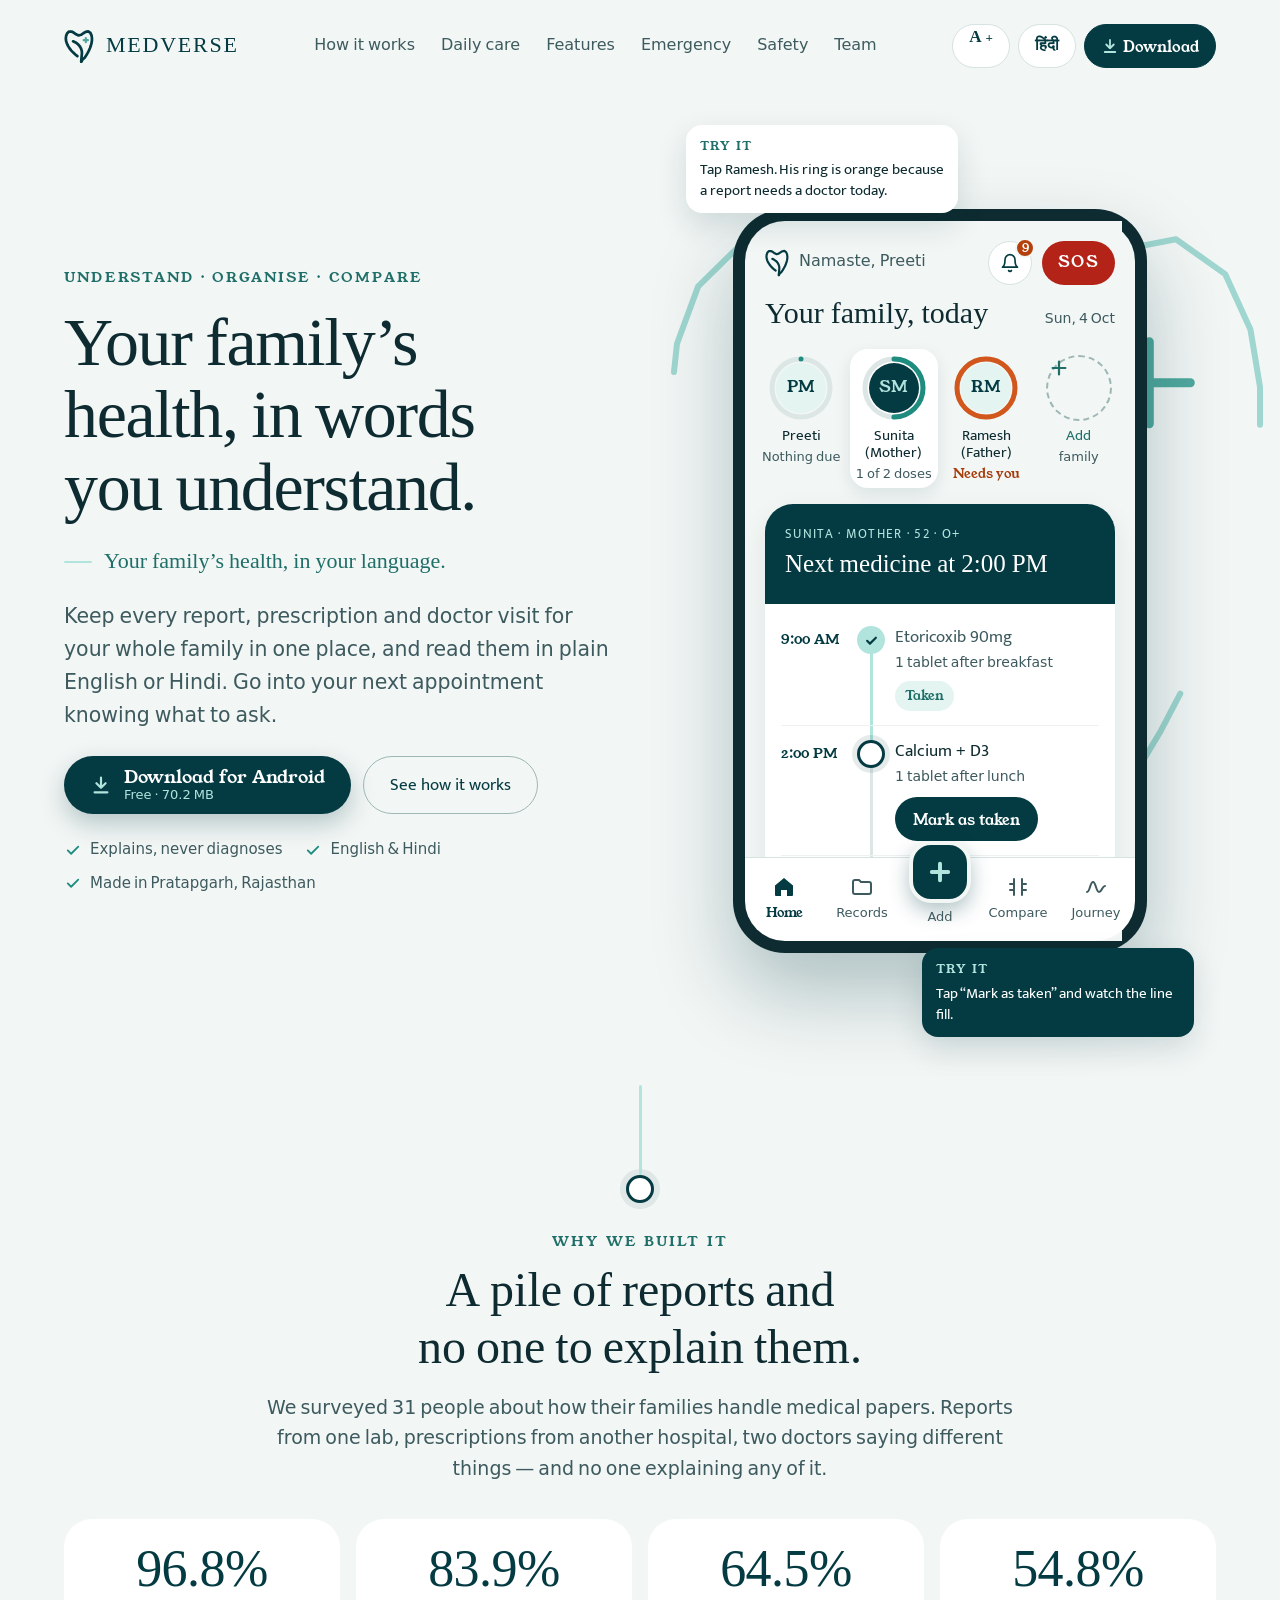
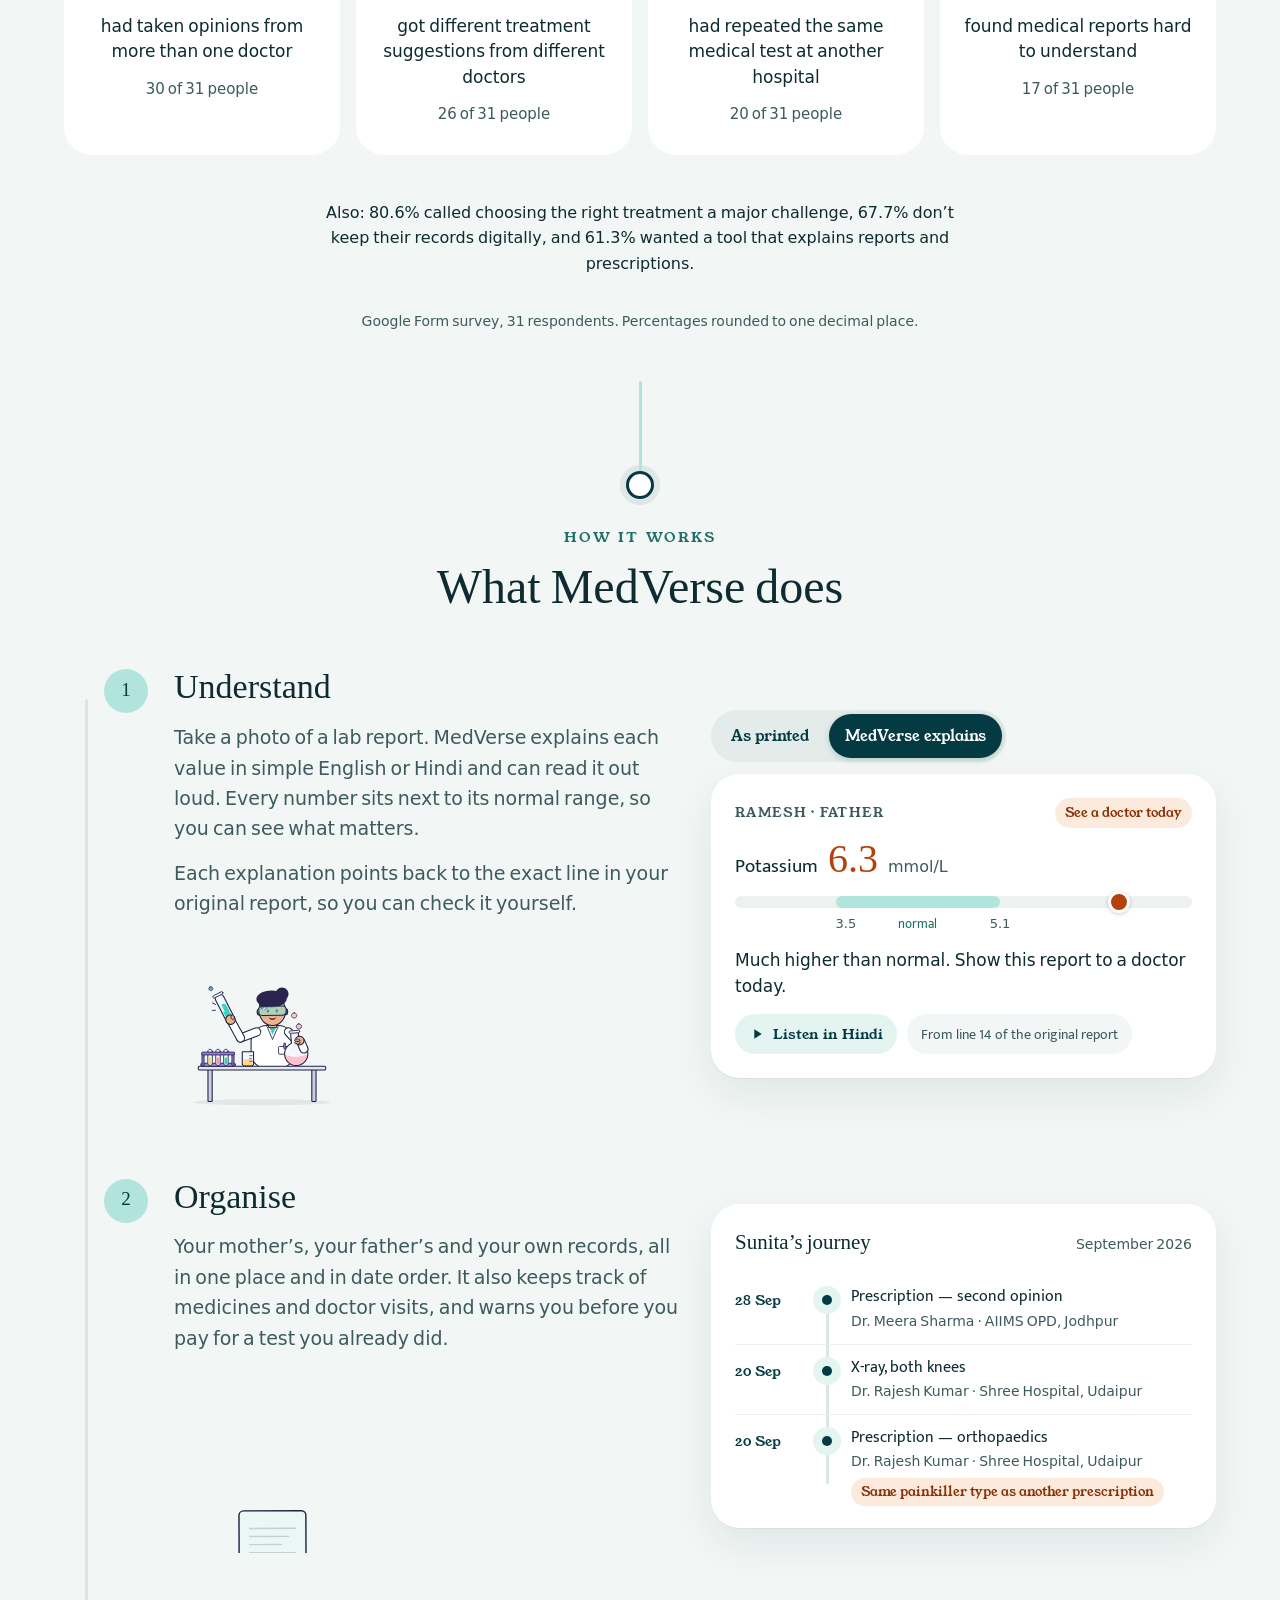
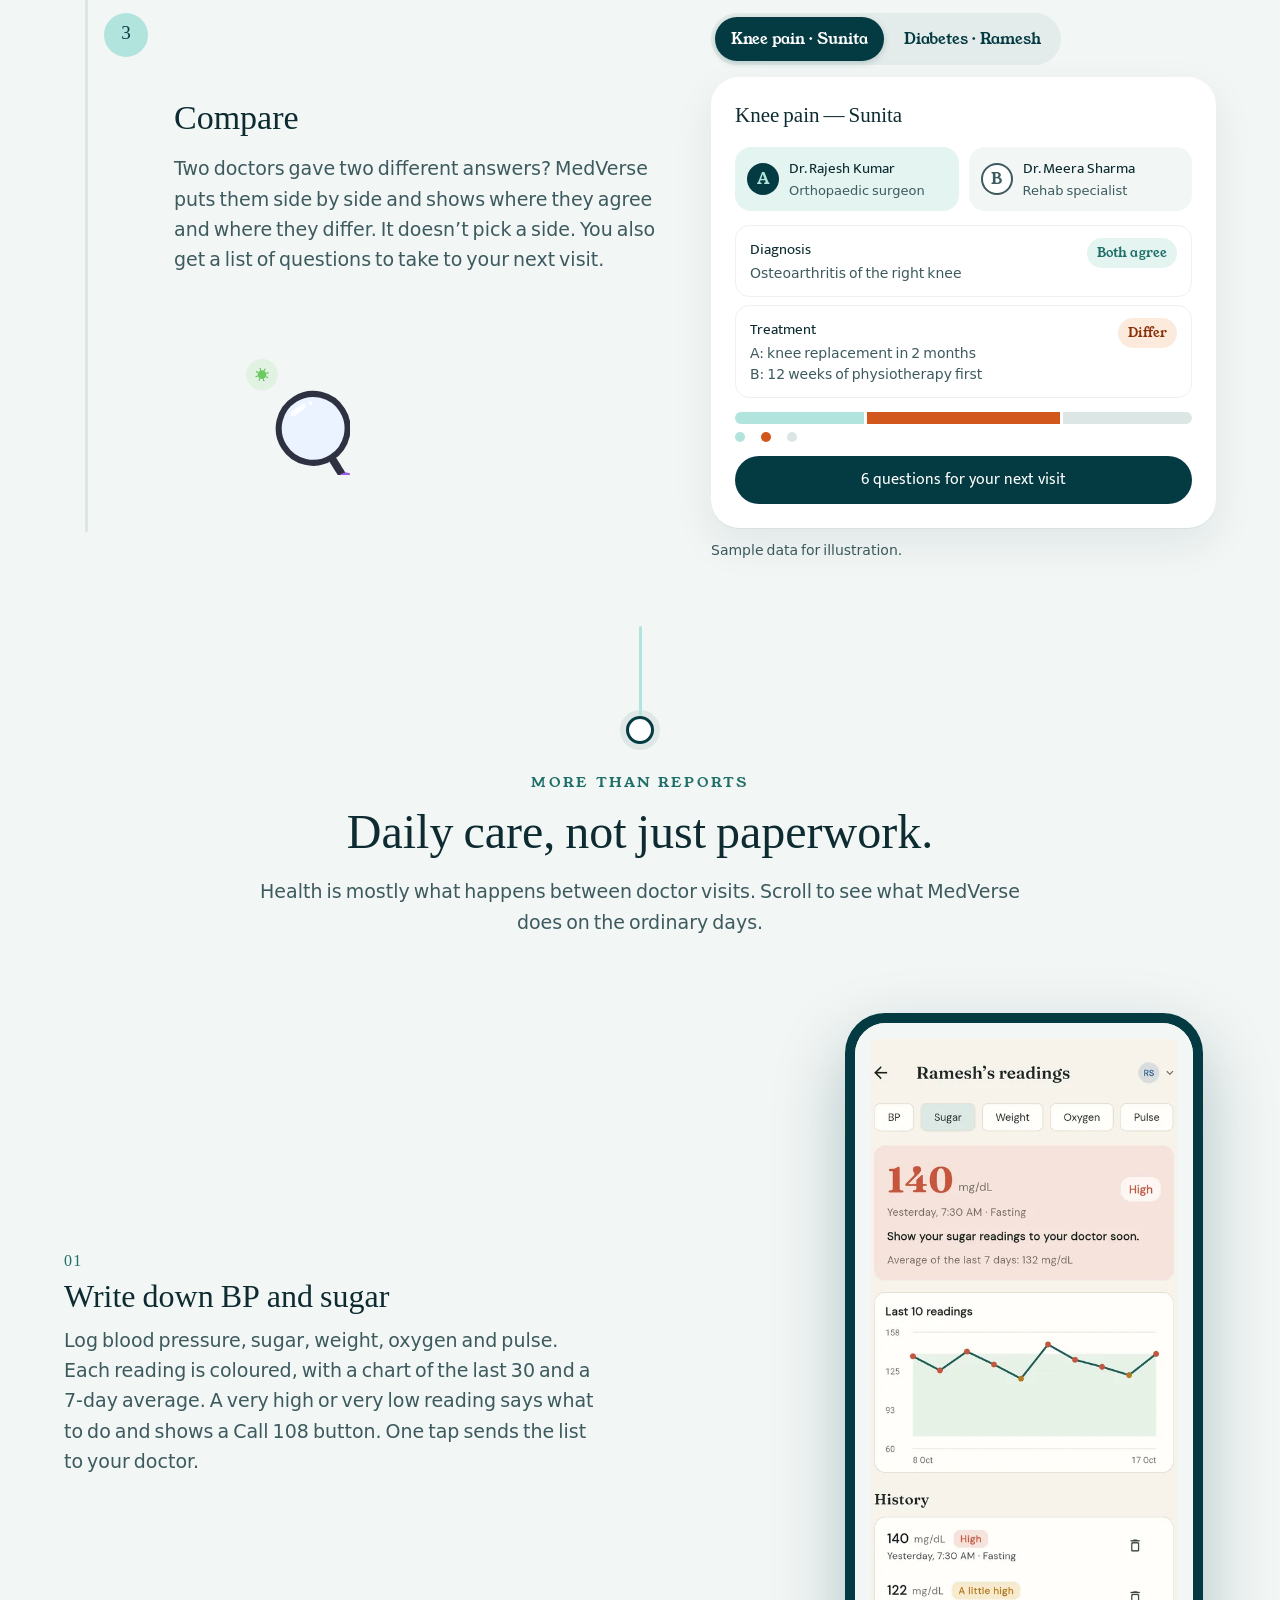
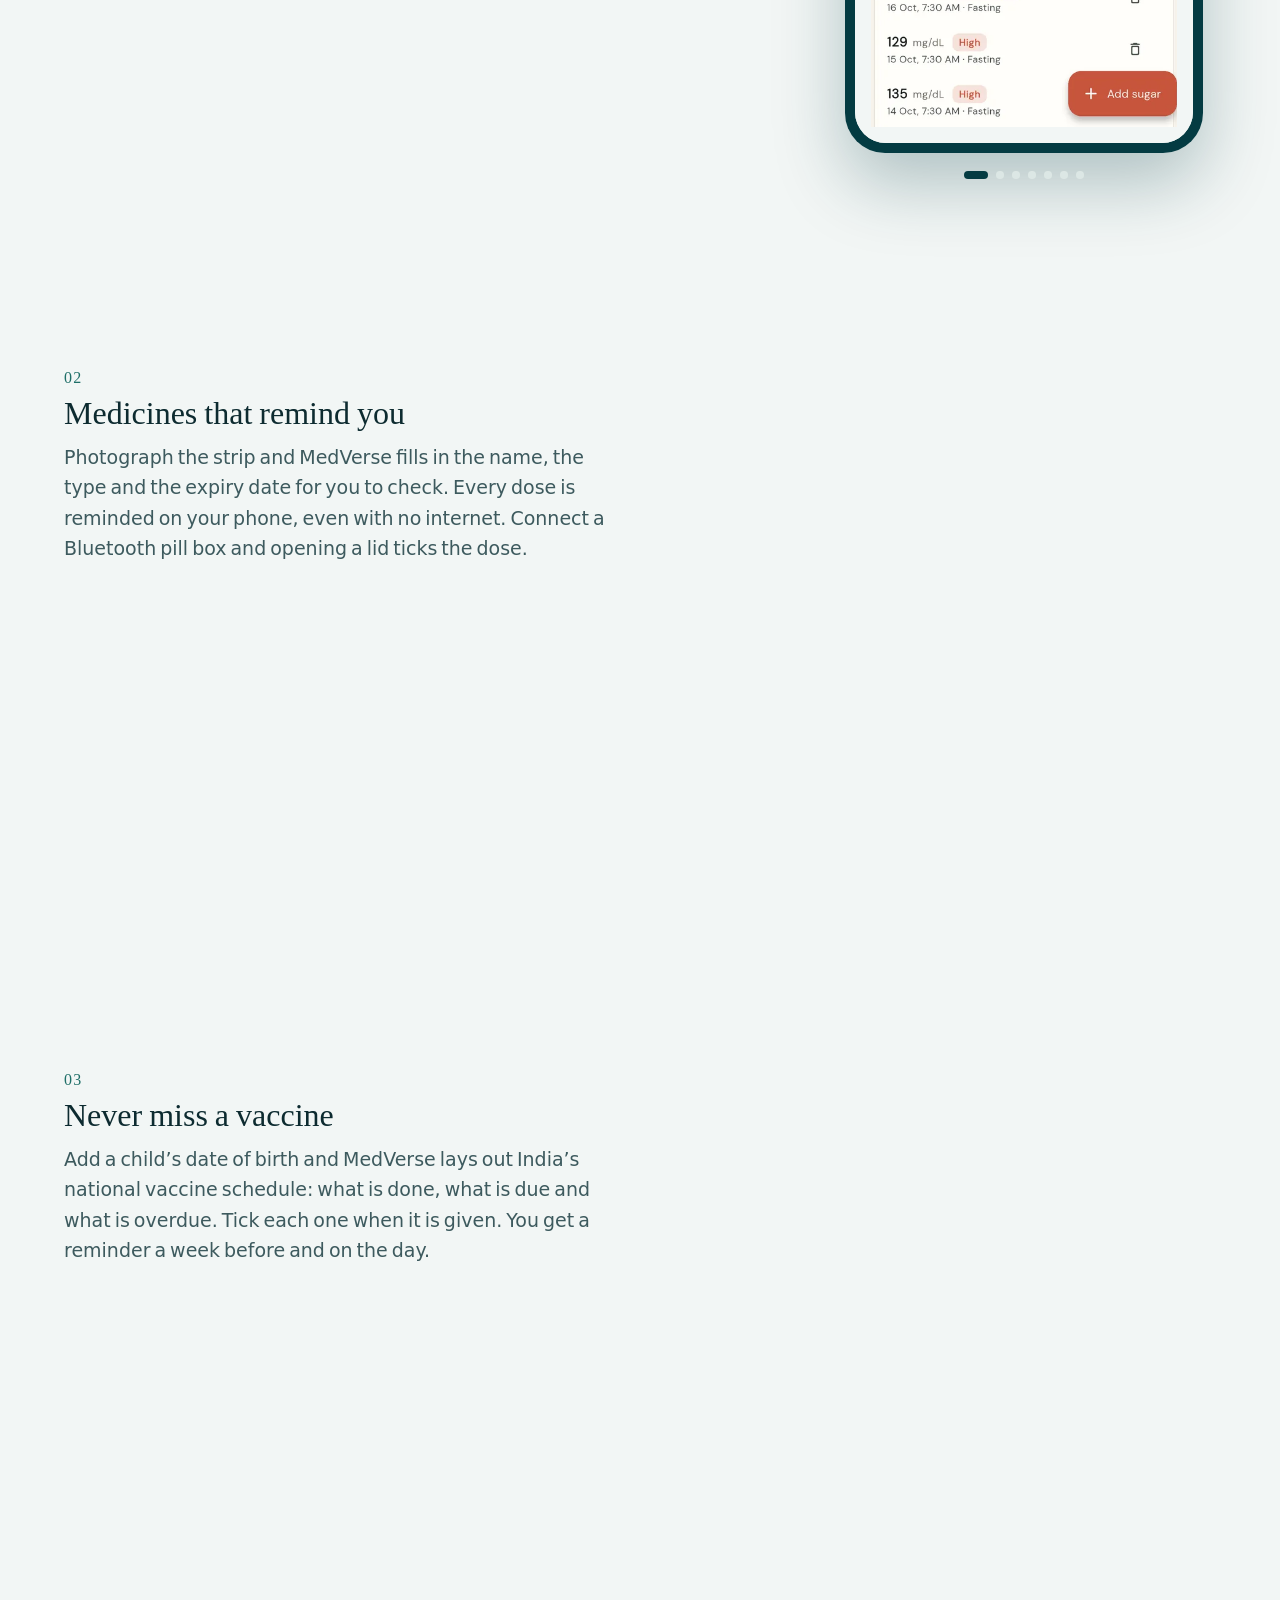
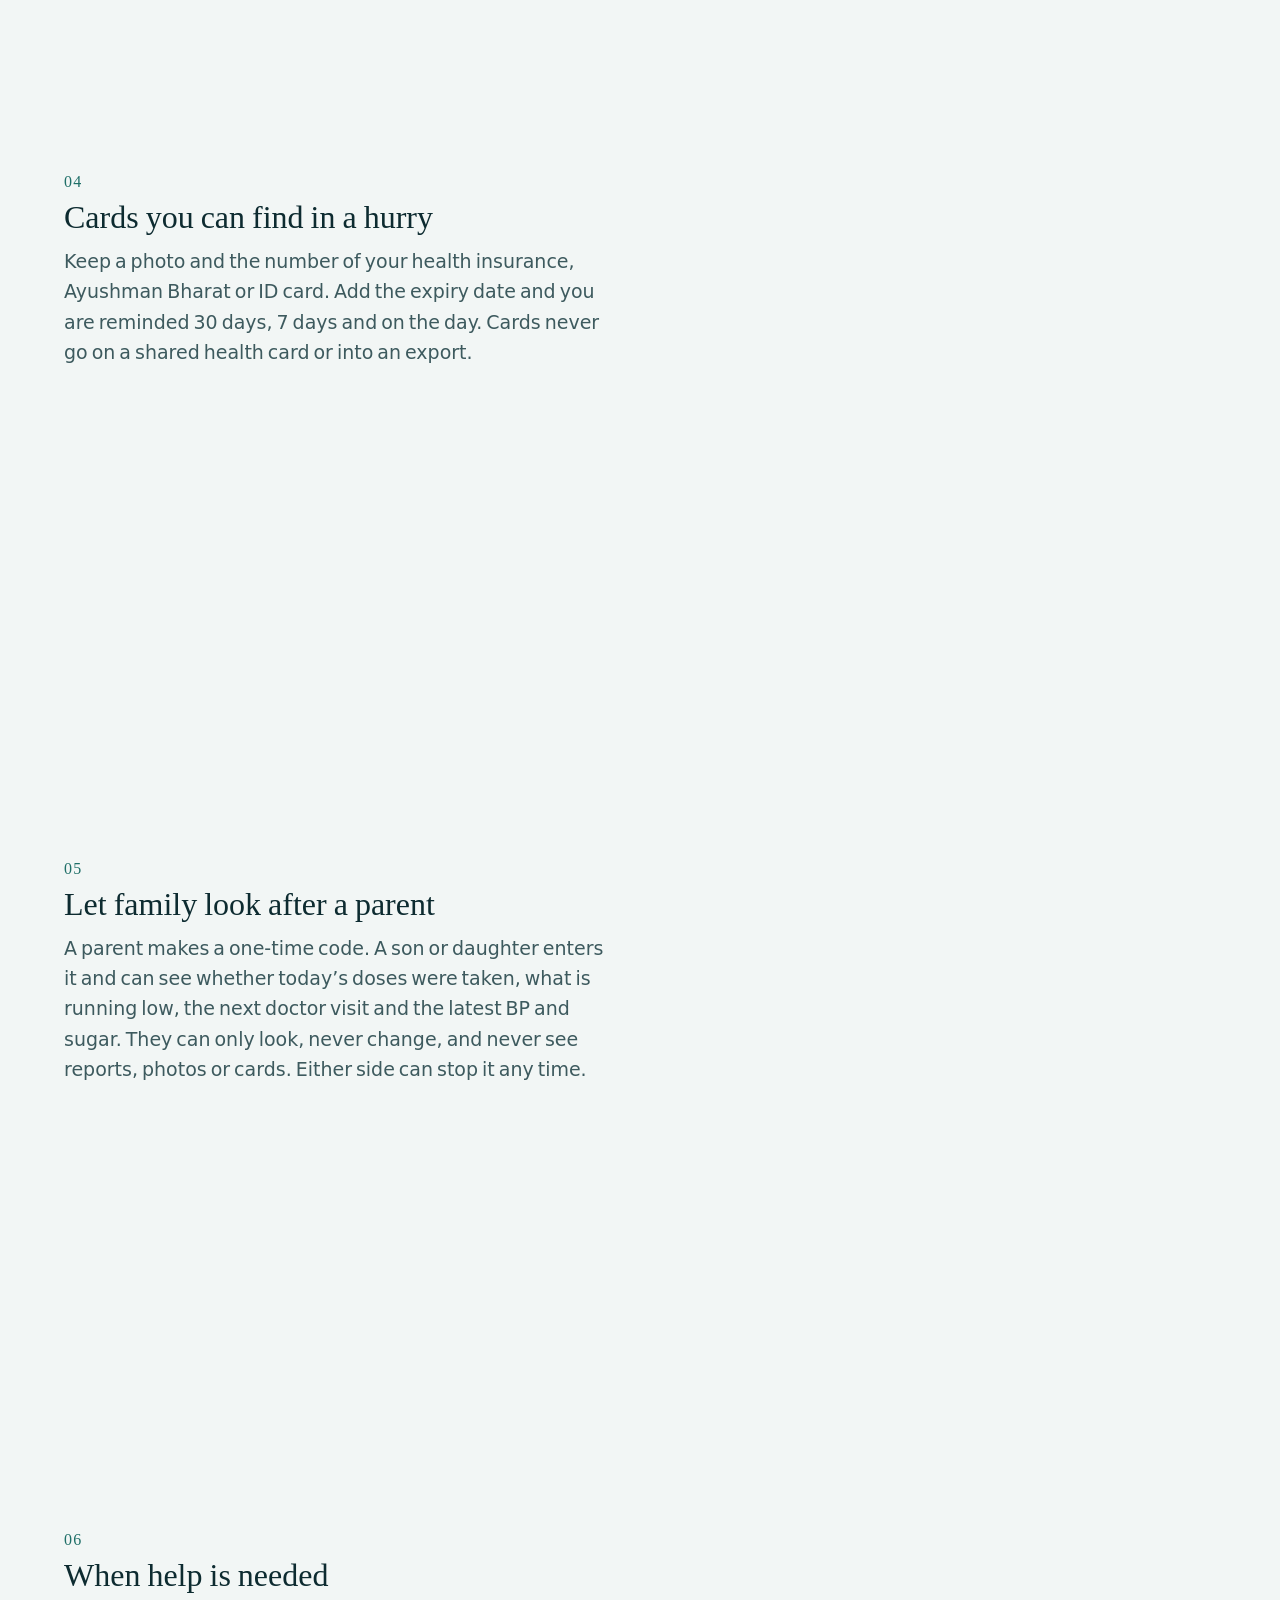
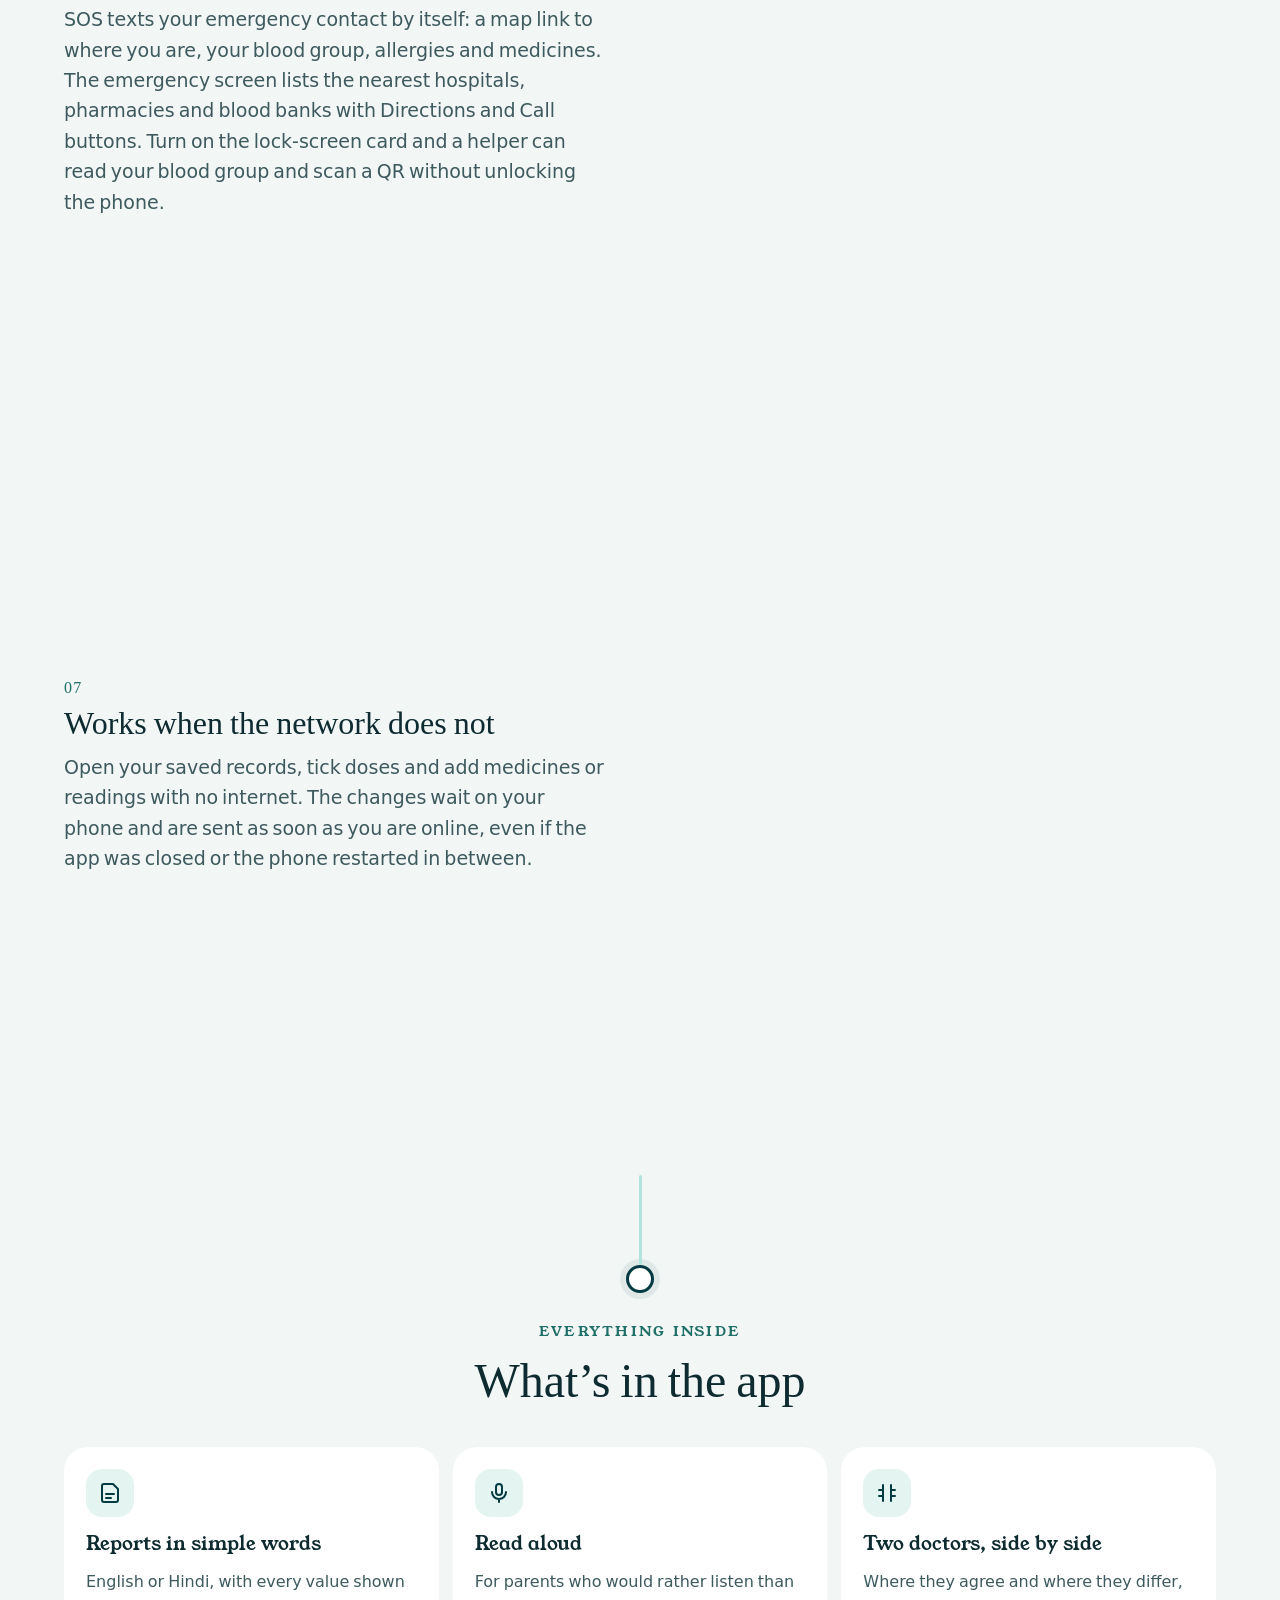
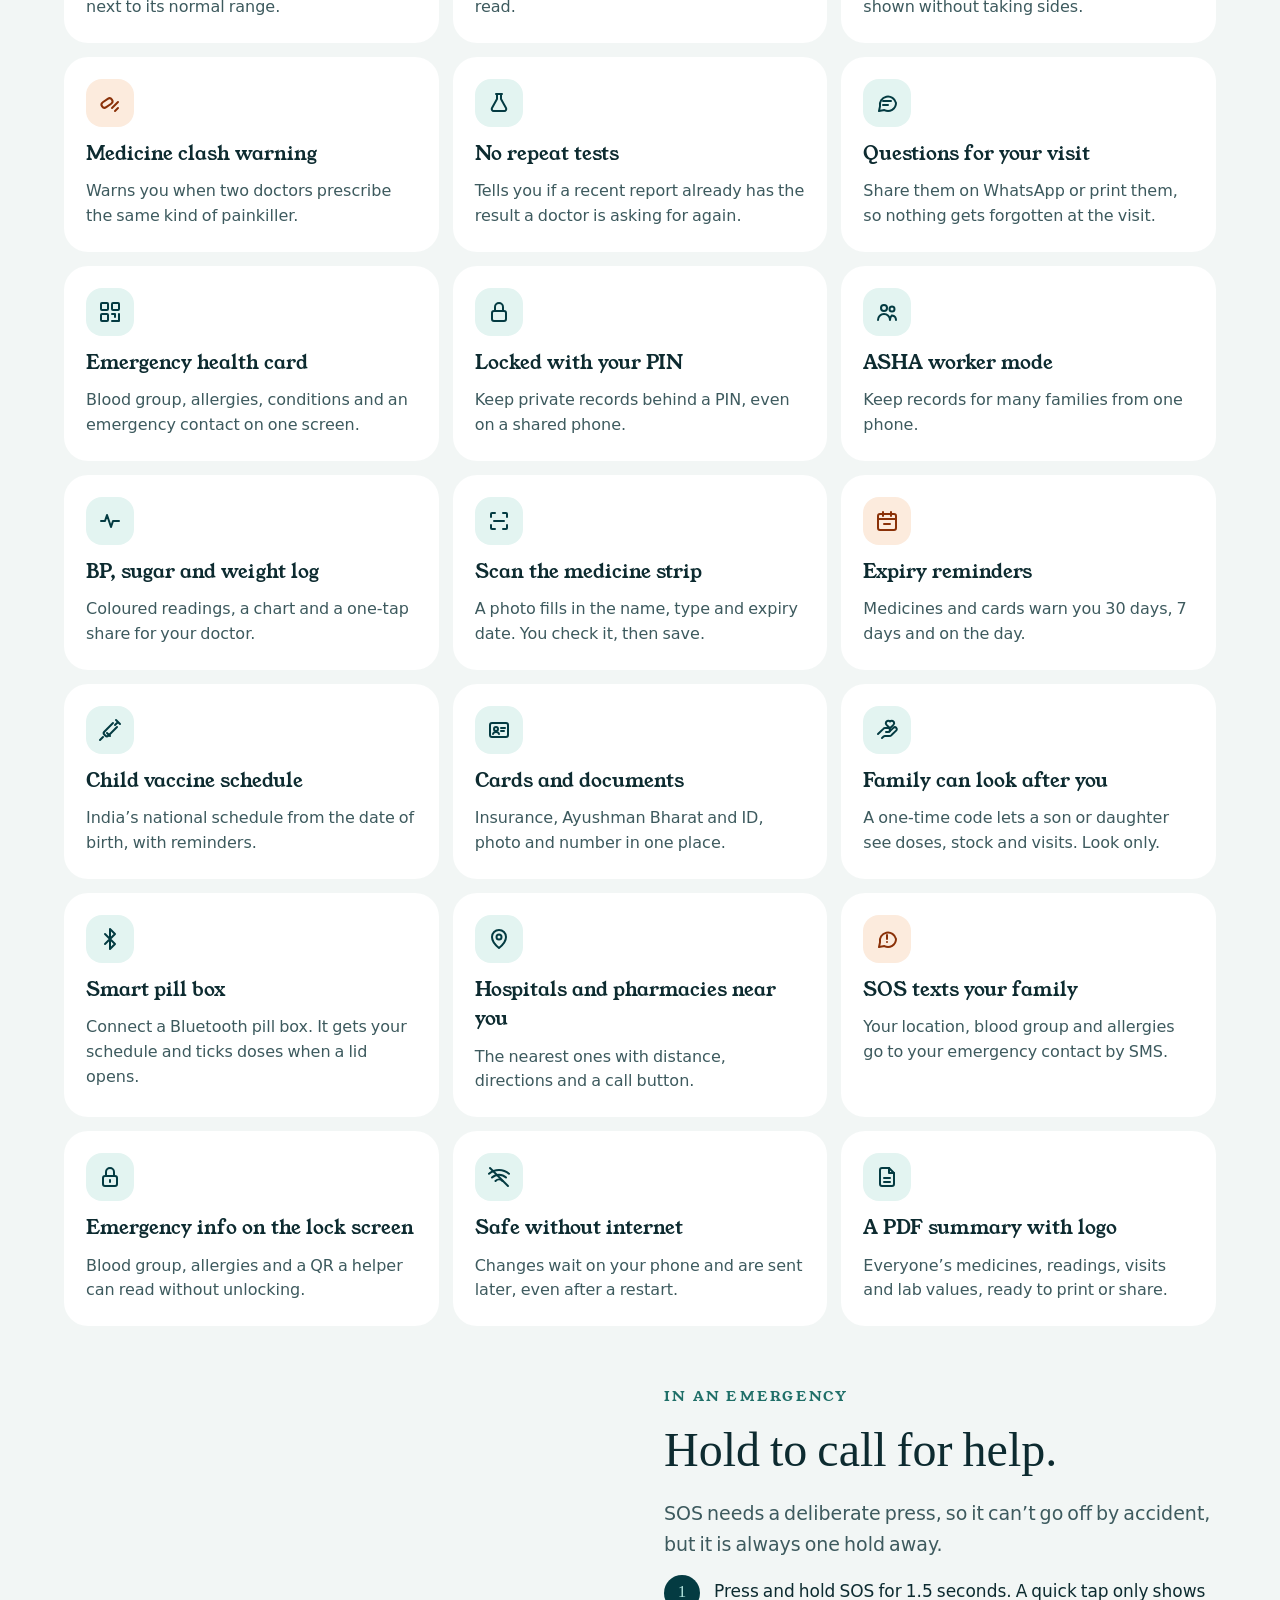
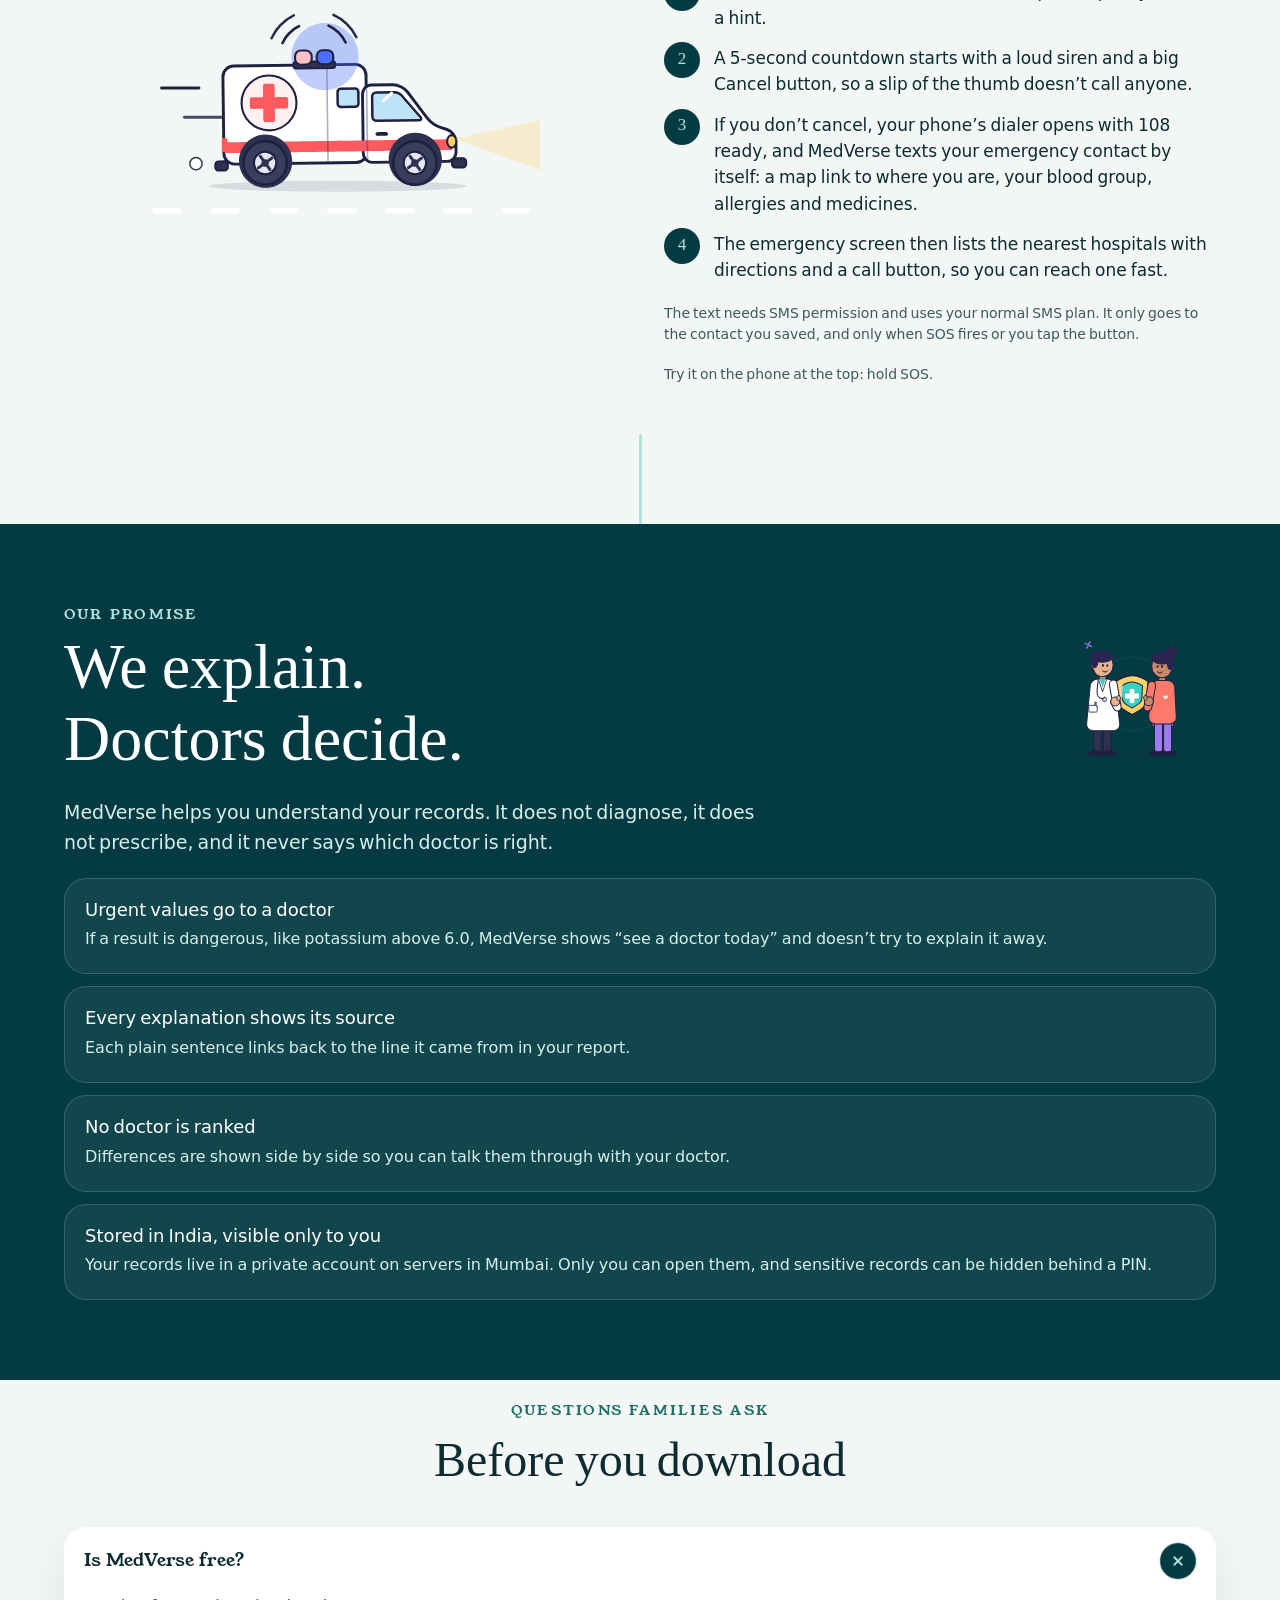
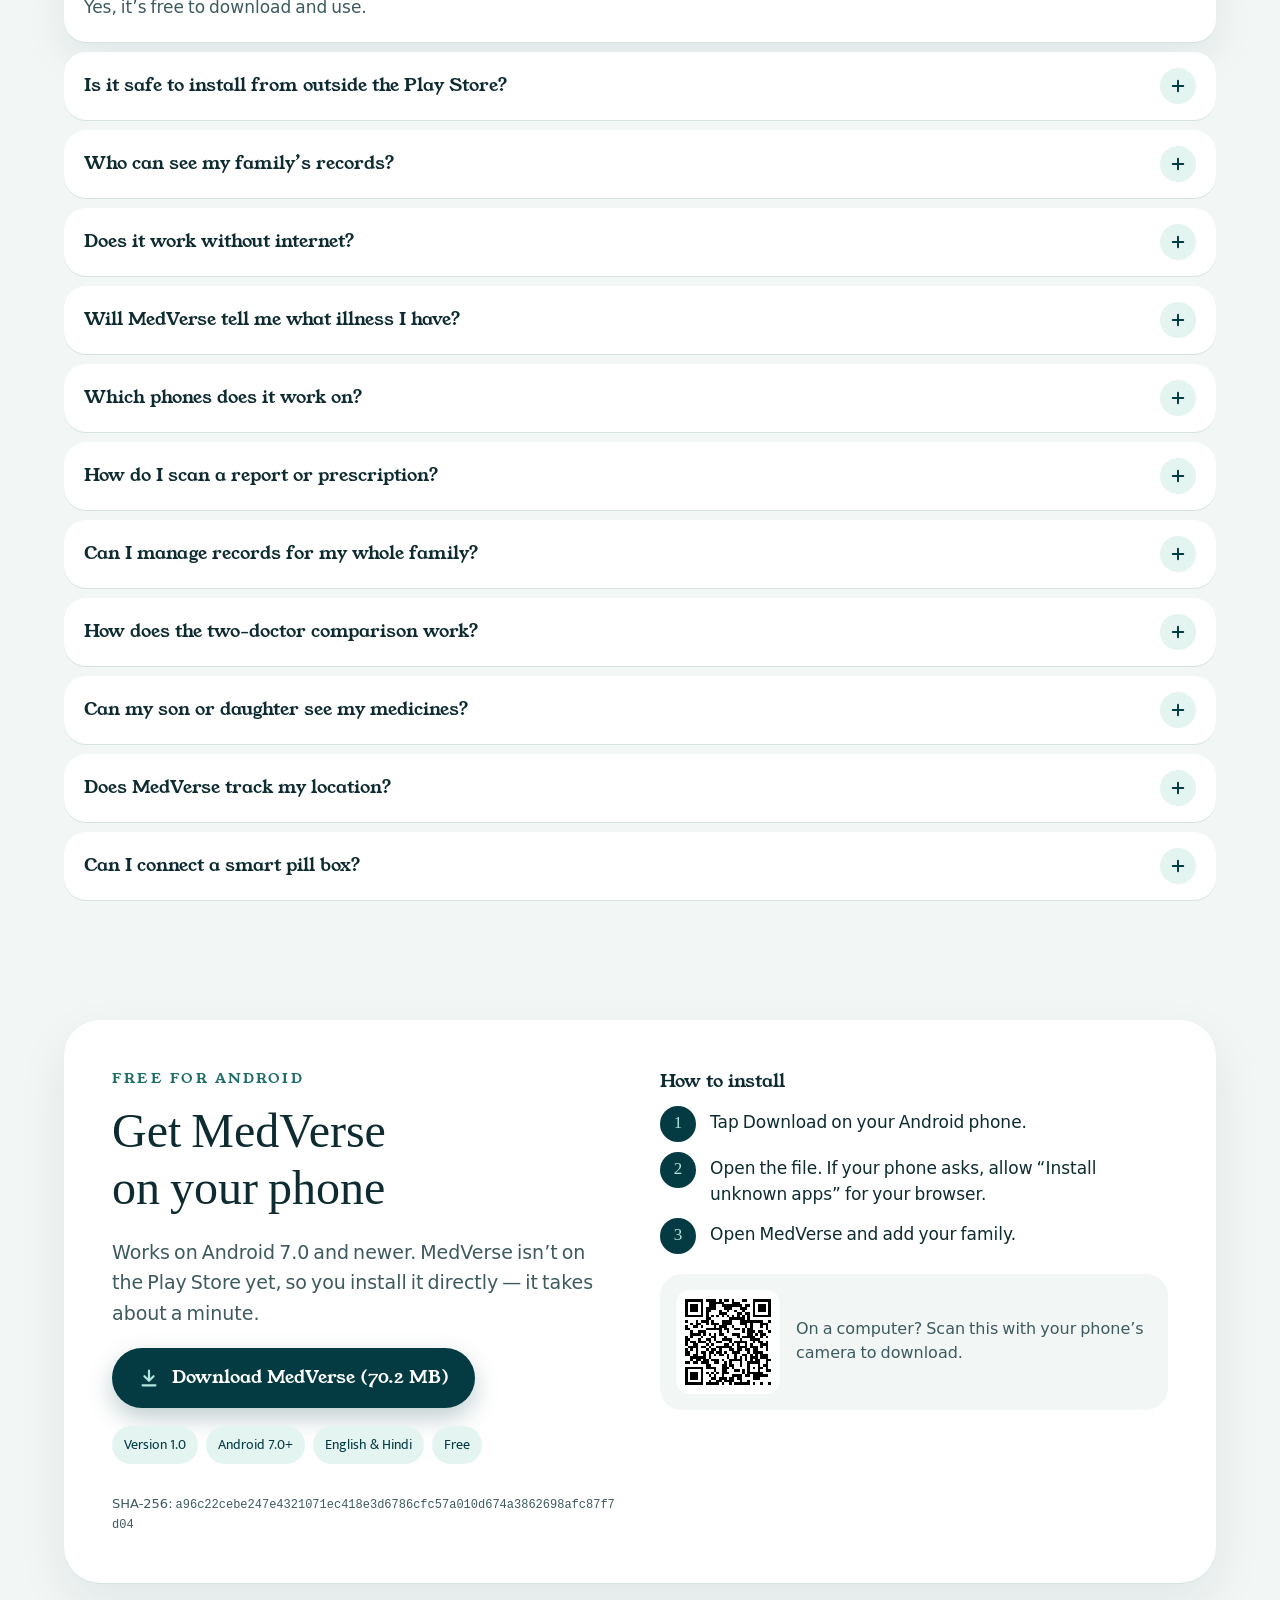
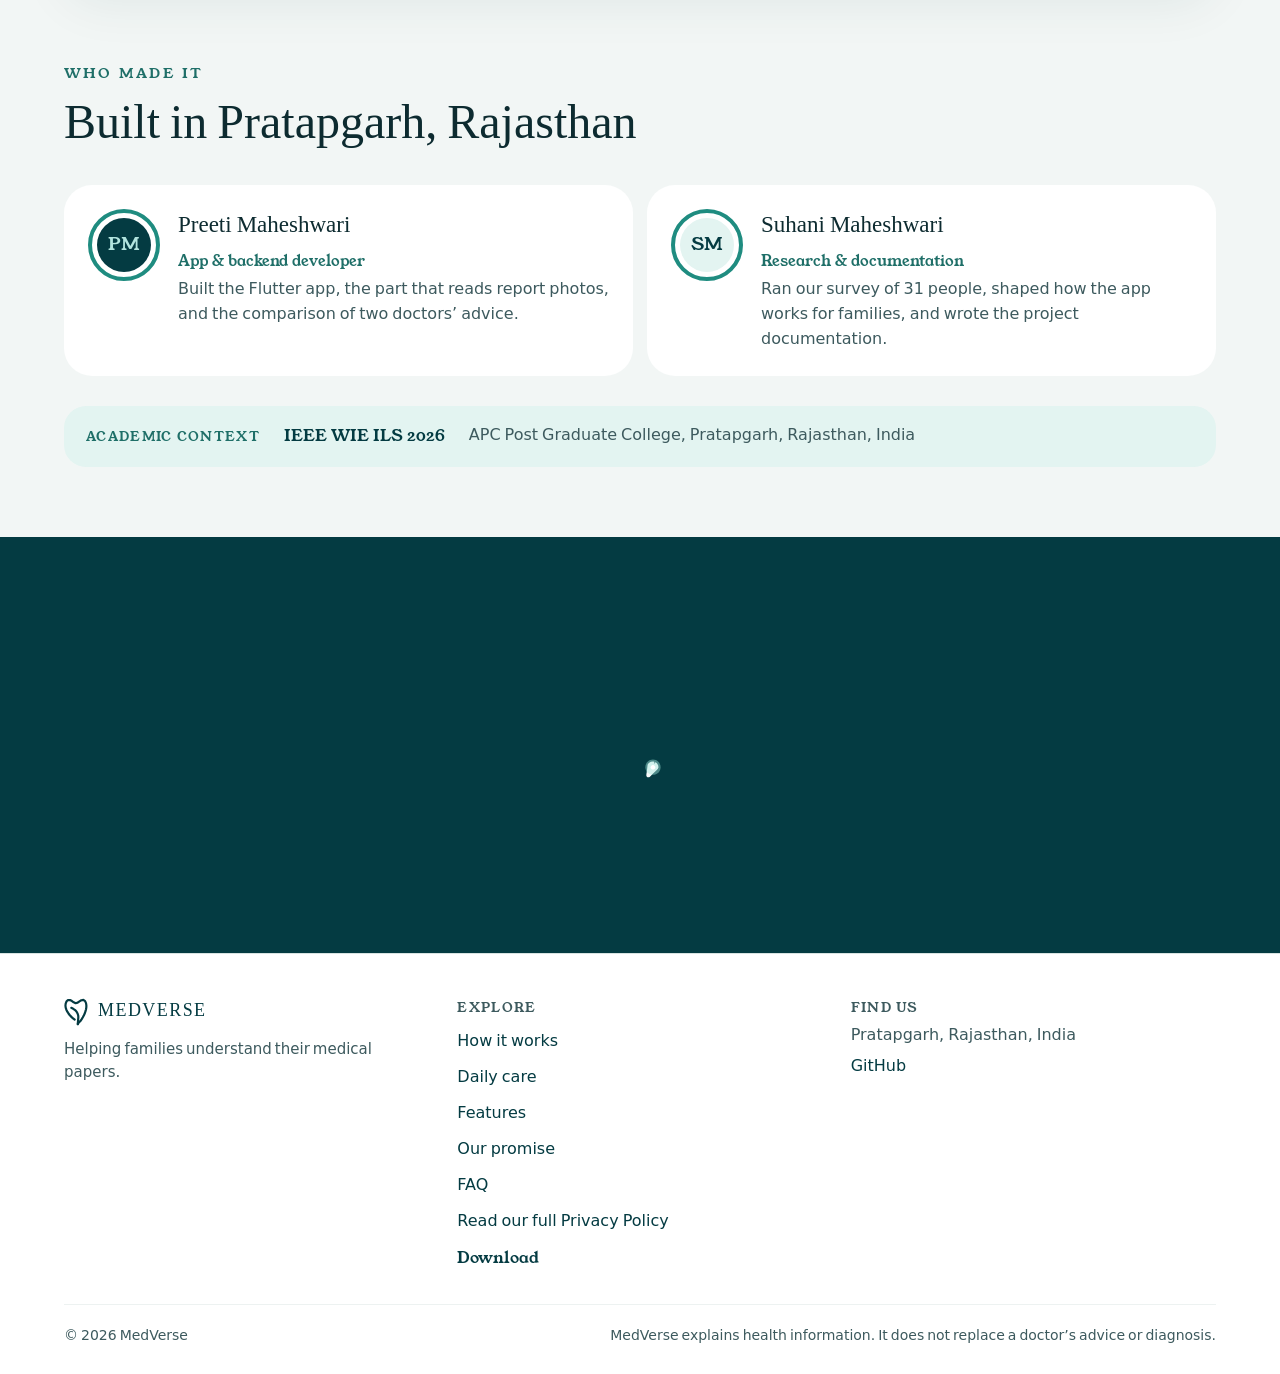
==== commit c6eae93f: "Use the Vercel address everywhere (meta tags, sitemap, QR, APK)" ====
--- a/site/index.html
+++ b/site/index.html
@@ -12,16 +12,16 @@
   <meta property="og:site_name" content="MedVerse">
   <meta property="og:title" content="MedVerse — your family’s health, in words you understand">
   <meta property="og:description" content="Every report, prescription and doctor visit for your whole family — explained in plain English and Hindi. Free for Android.">
-  <meta property="og:url" content="https://cosmicmadhav.github.io/medverse/">
-  <meta property="og:image" content="https://cosmicmadhav.github.io/medverse/assets/img/og.png">
+  <meta property="og:url" content="https://medverse-nu.vercel.app/">
+  <meta property="og:image" content="https://medverse-nu.vercel.app/assets/img/og.png">
   <meta property="og:image:width" content="1200">
   <meta property="og:image:height" content="630">
   <meta property="og:locale" content="en_IN">
   <meta property="og:locale:alternate" content="hi_IN">
   <meta name="twitter:card" content="summary_large_image">
   <meta name="twitter:title" content="MedVerse — your family’s health, in words you understand">
-  <meta name="twitter:image" content="https://cosmicmadhav.github.io/medverse/assets/img/og.png">
-  <link rel="canonical" href="https://cosmicmadhav.github.io/medverse/">
+  <meta name="twitter:image" content="https://medverse-nu.vercel.app/assets/img/og.png">
+  <link rel="canonical" href="https://medverse-nu.vercel.app/">
 
   <link rel="icon" href="assets/img/favicon.svg" type="image/svg+xml">
   <link rel="apple-touch-icon" href="assets/img/apple-touch-icon.png">
@@ -376,7 +376,7 @@
           <span data-i18n="dlBtn">Download MedVerse (70.2 MB)</span>
         </a>
         <ul class="chips"><li data-i18n="chipVersion">Version 1.0</li><li>Android 7.0+</li><li data-i18n="chipLangs">English &amp; Hindi</li><li data-i18n="chipFree">Free</li></ul>
-        <p class="sha">SHA-256: <code>467bfe69c3bb3deb49ea2b3b3750e37bd57696cbdeb0a549195c5c0b24e3dbd1</code></p>
+        <p class="sha">SHA-256: <code>a96c22cebe247e4321071ec418e3d6786cfc57a010d674a3862698afc87f7d04</code></p>
       </div>
       <div class="stack" style="gap:.875rem">
         <h3 style="font-family:var(--sans);font-size:1.125rem;font-weight:700" data-i18n="installH">How to install</h3>
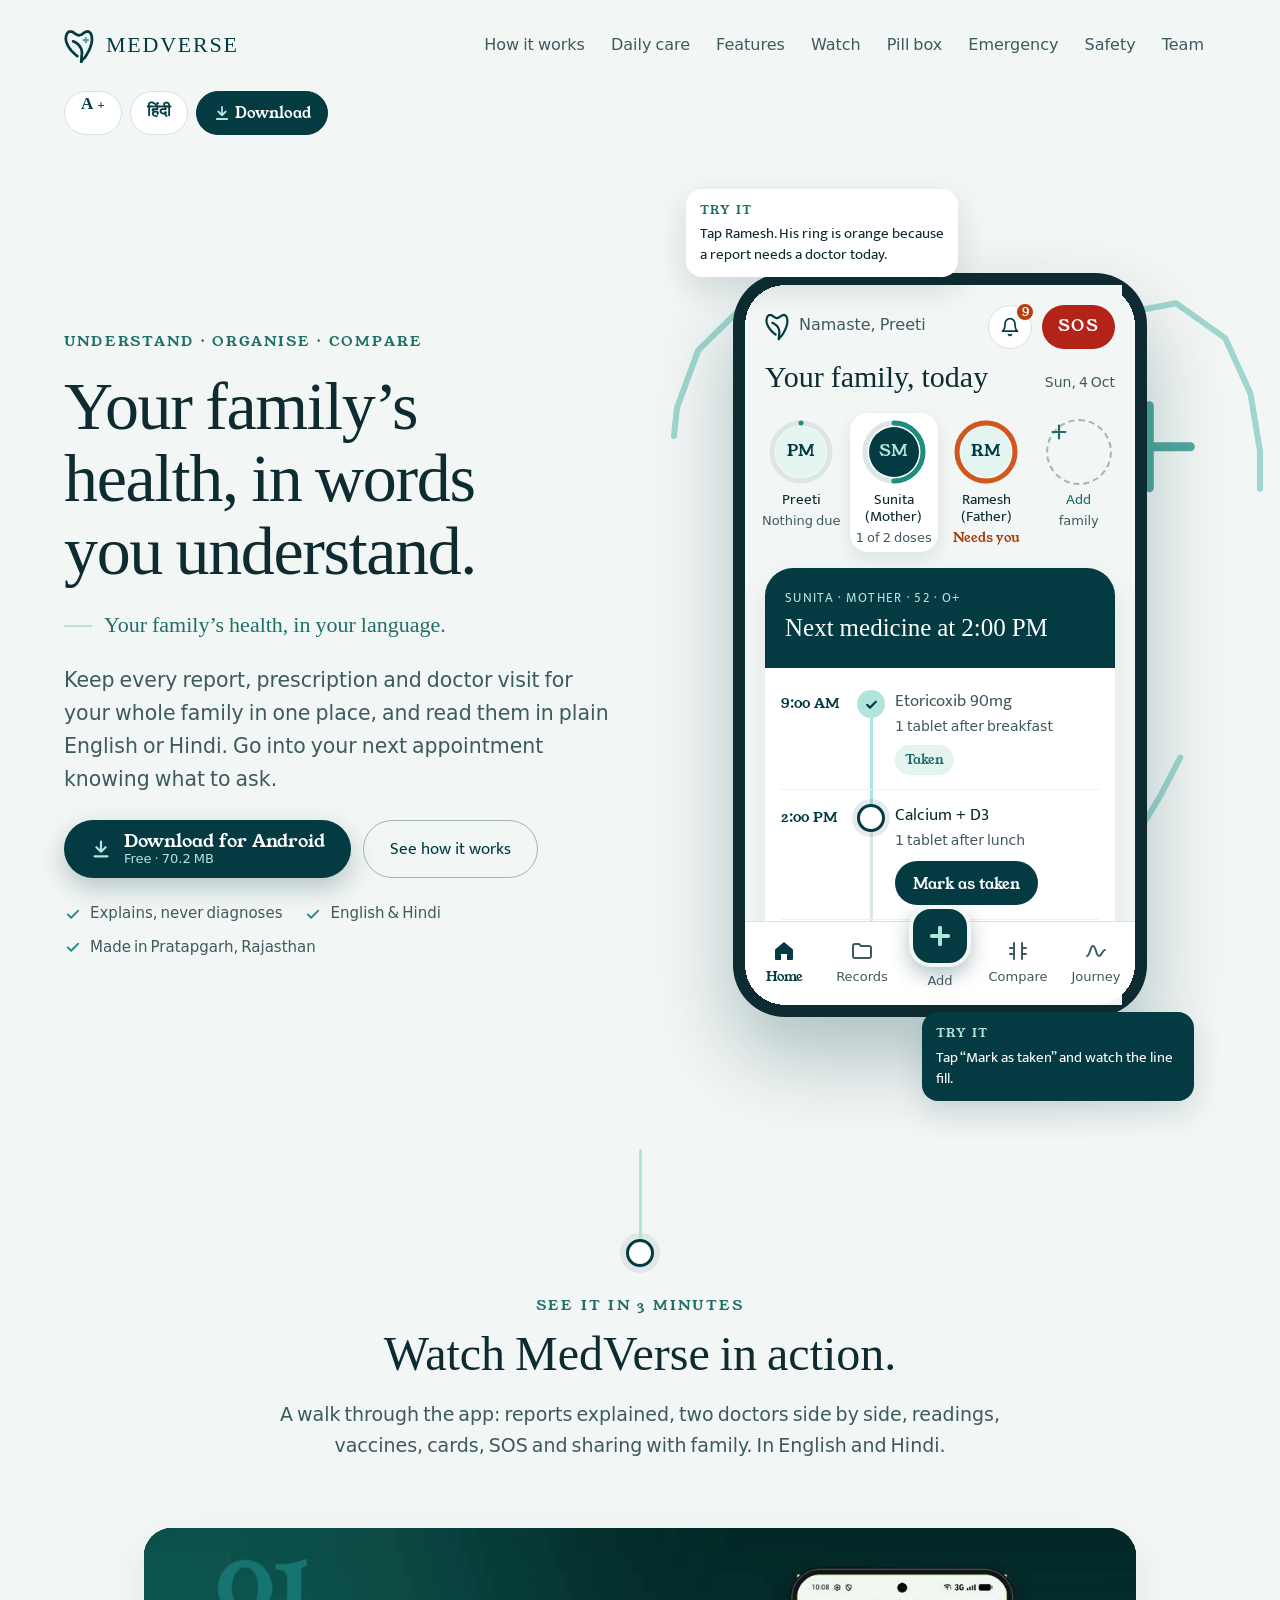
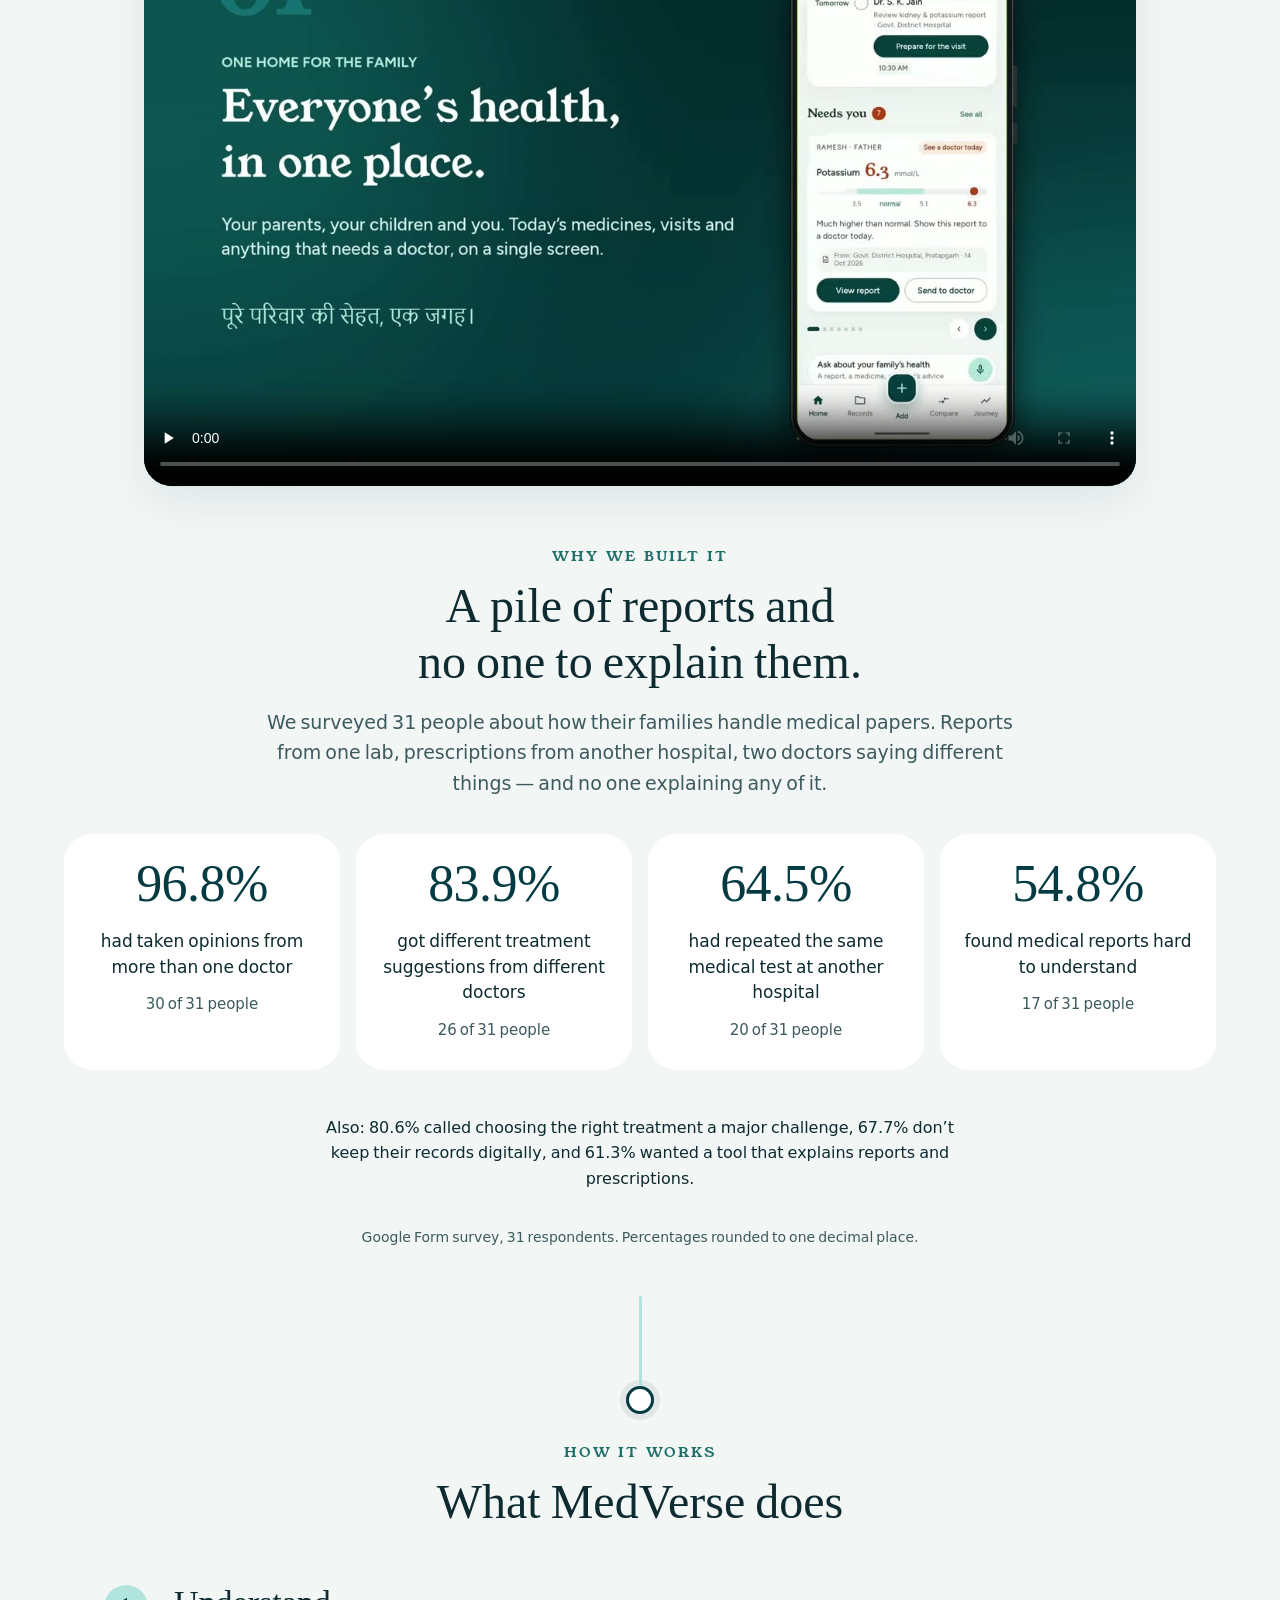
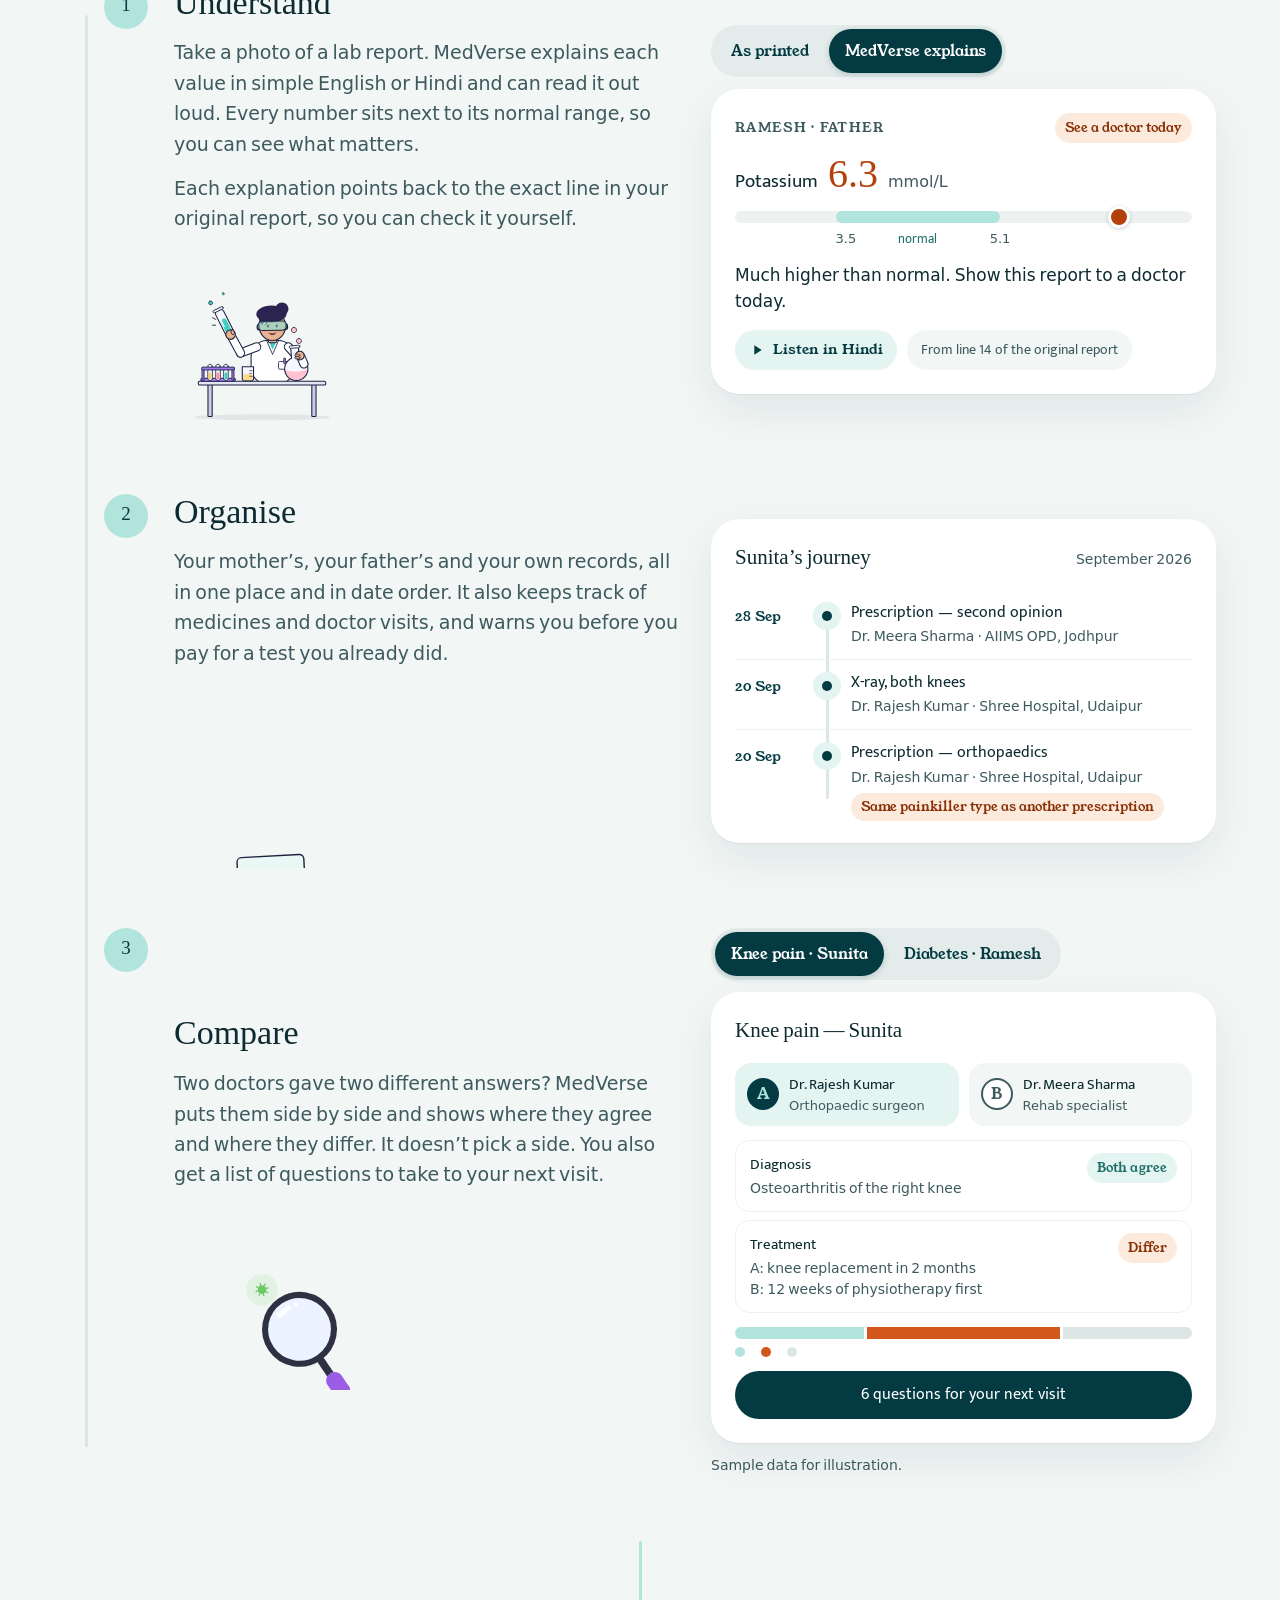
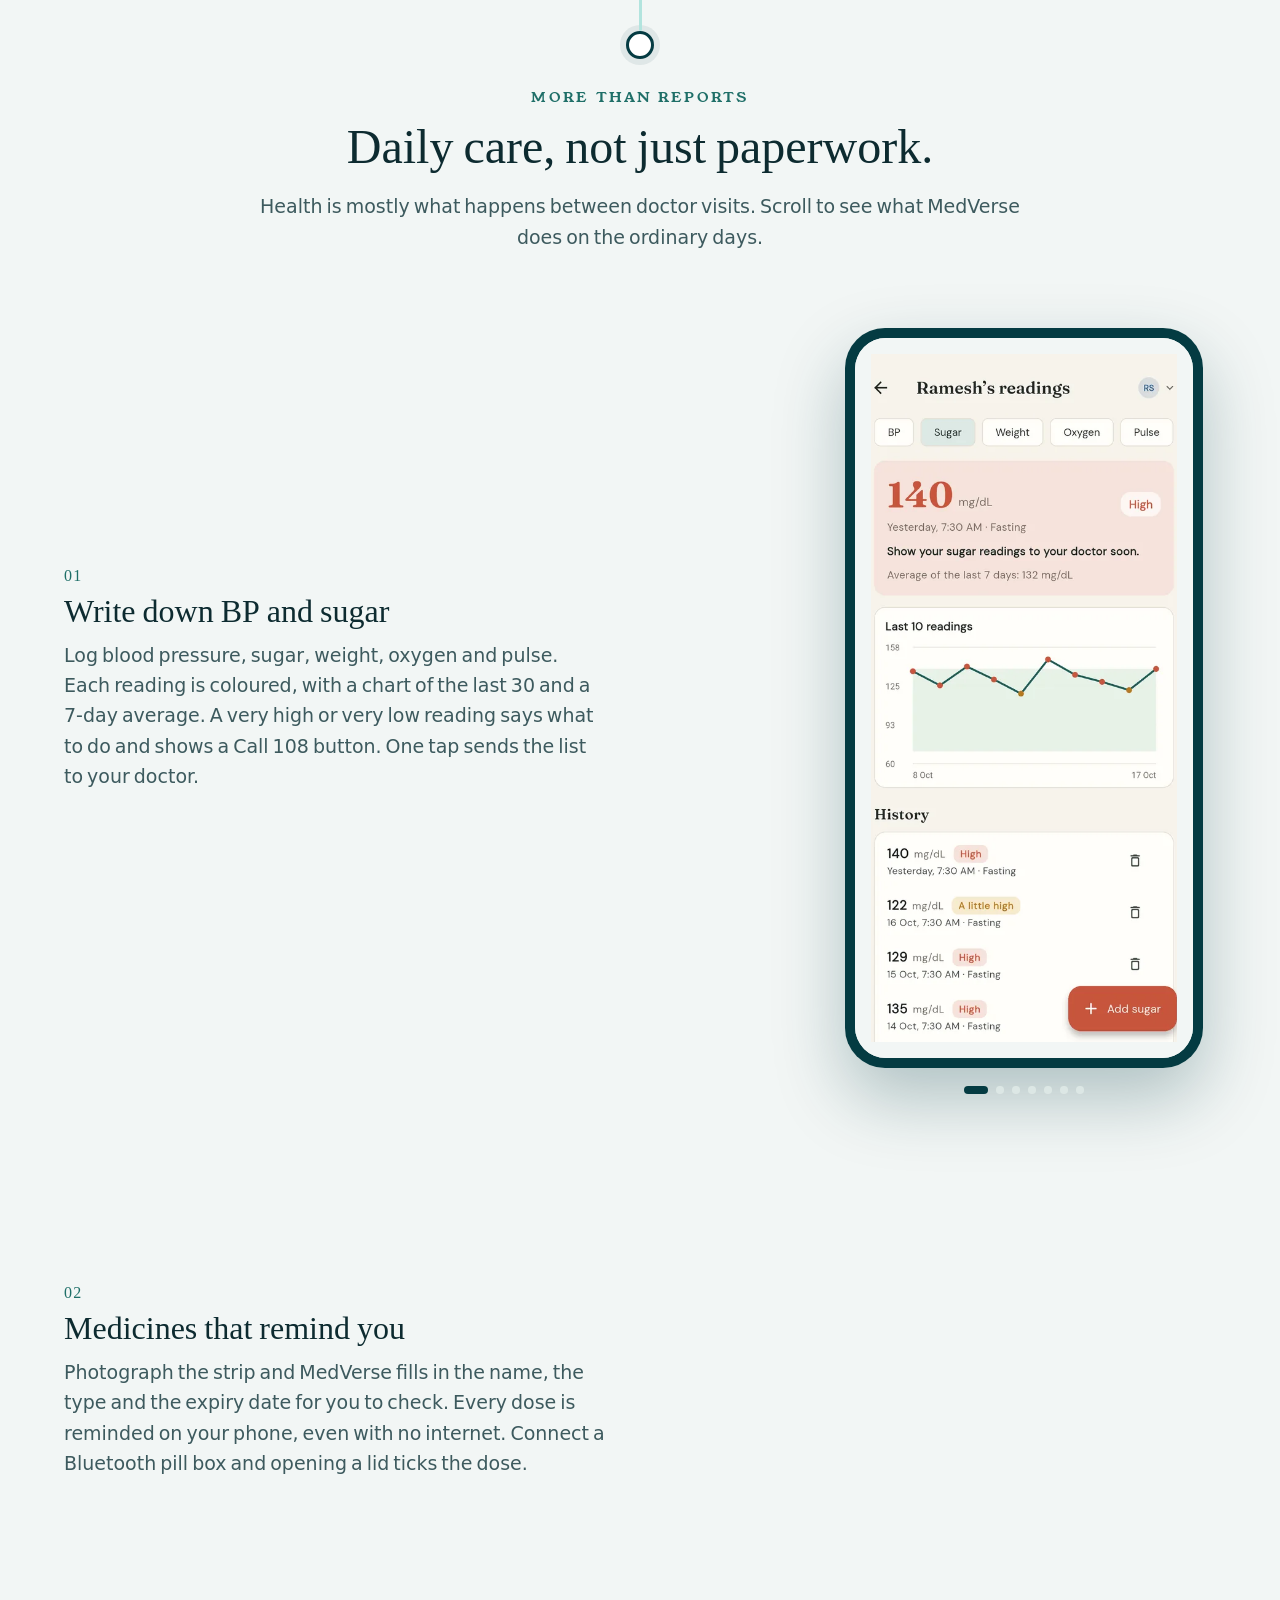
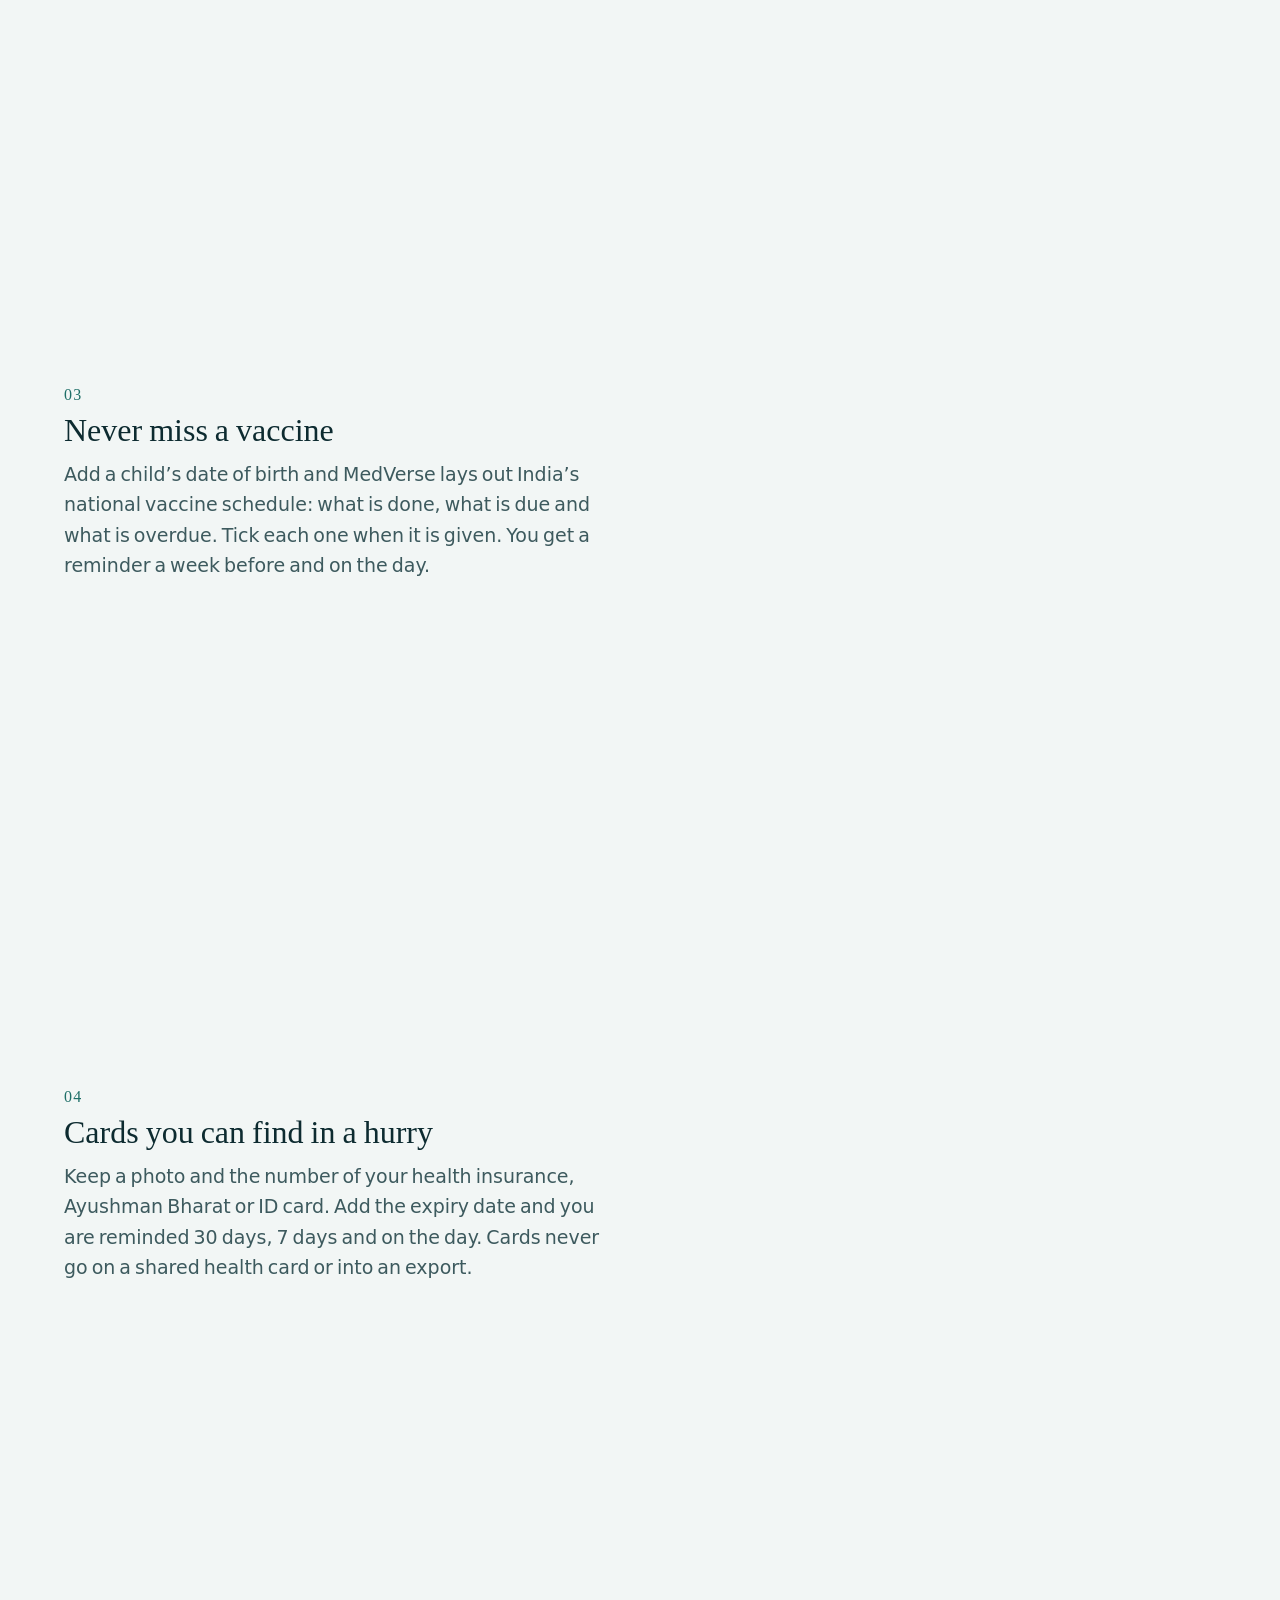
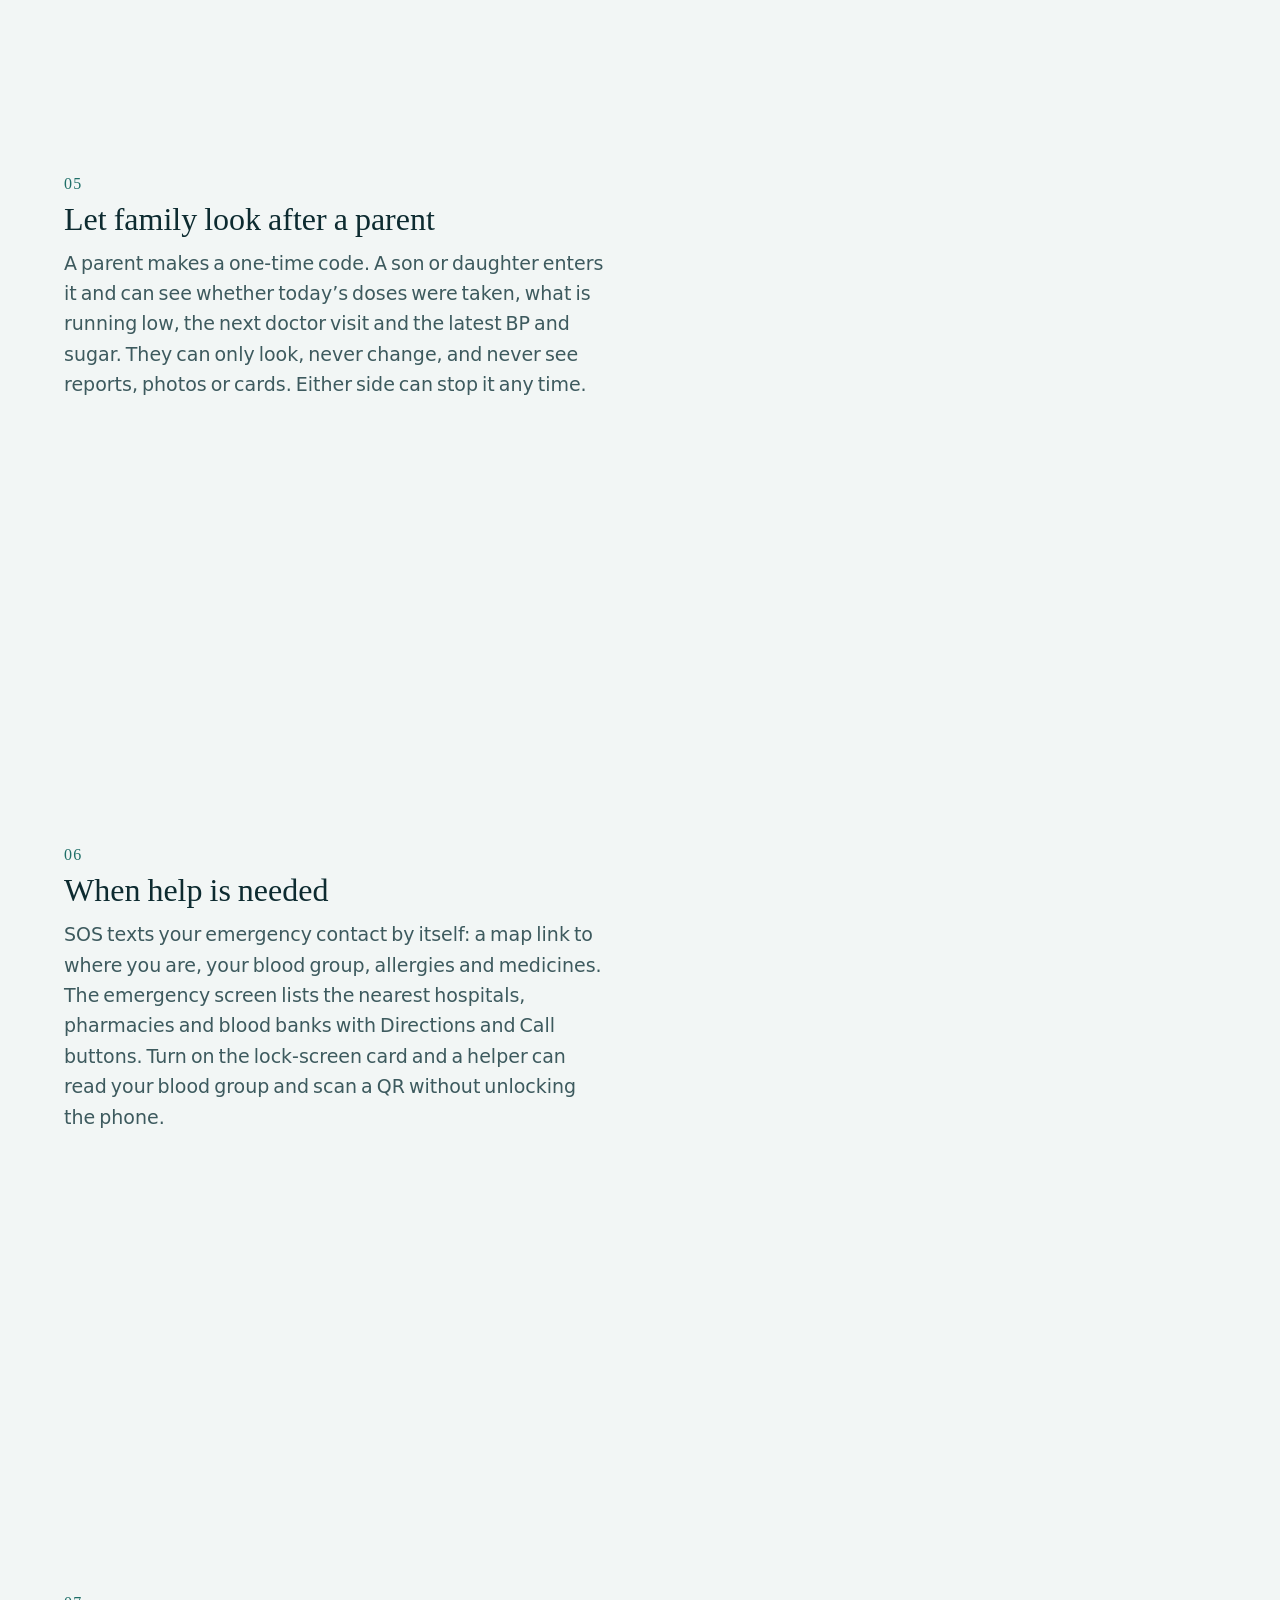
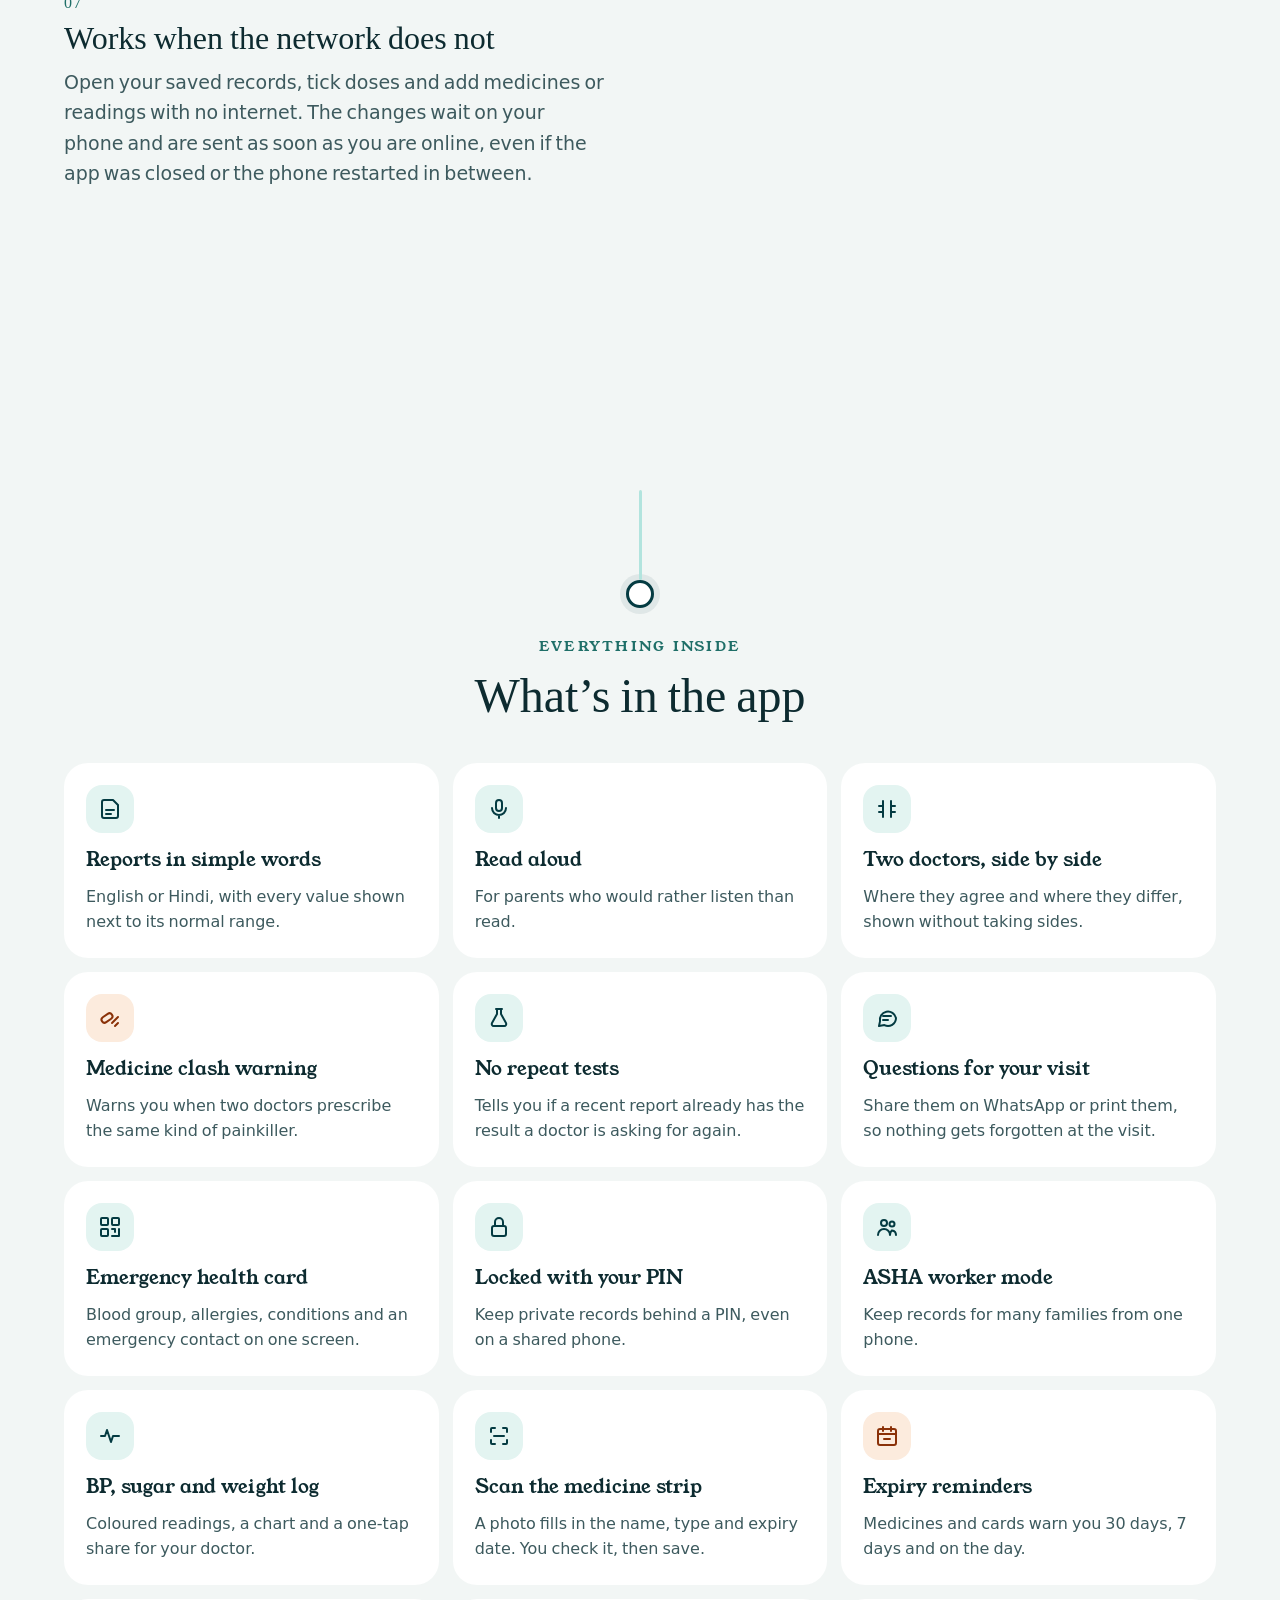
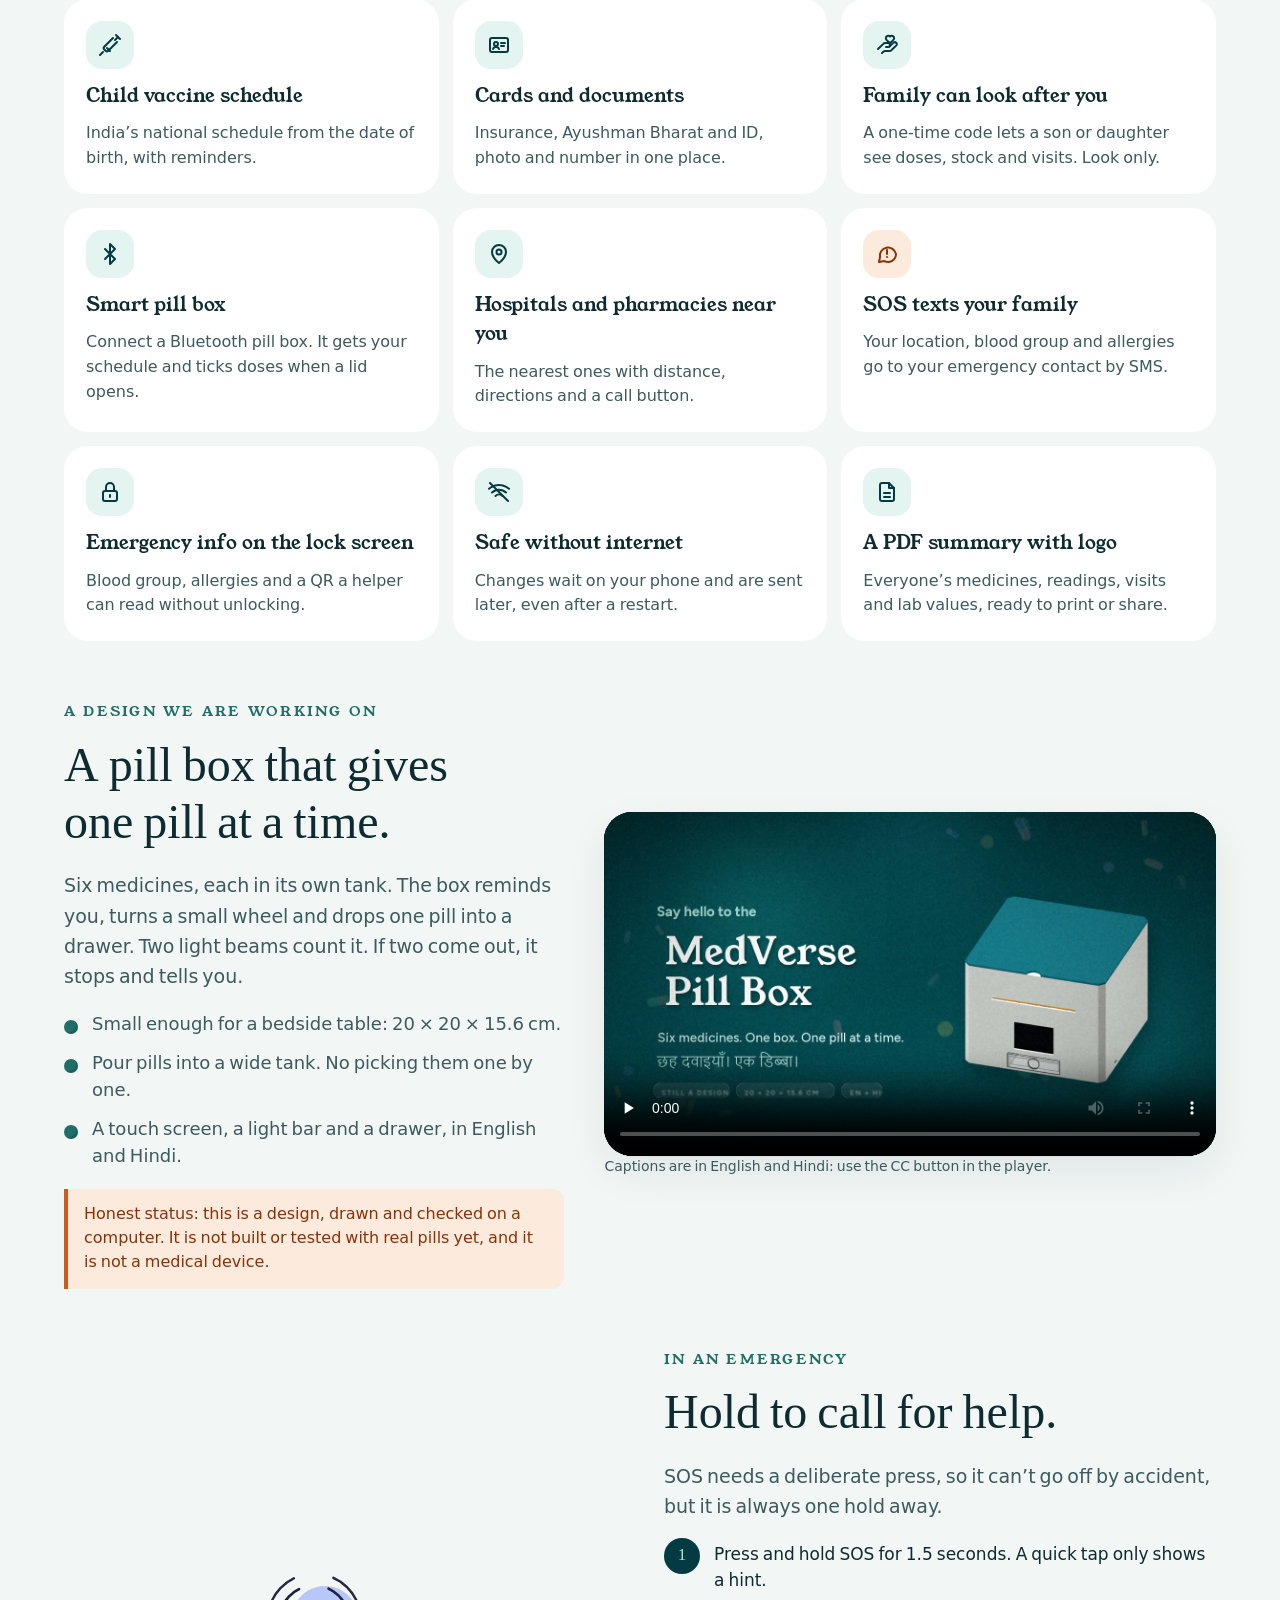
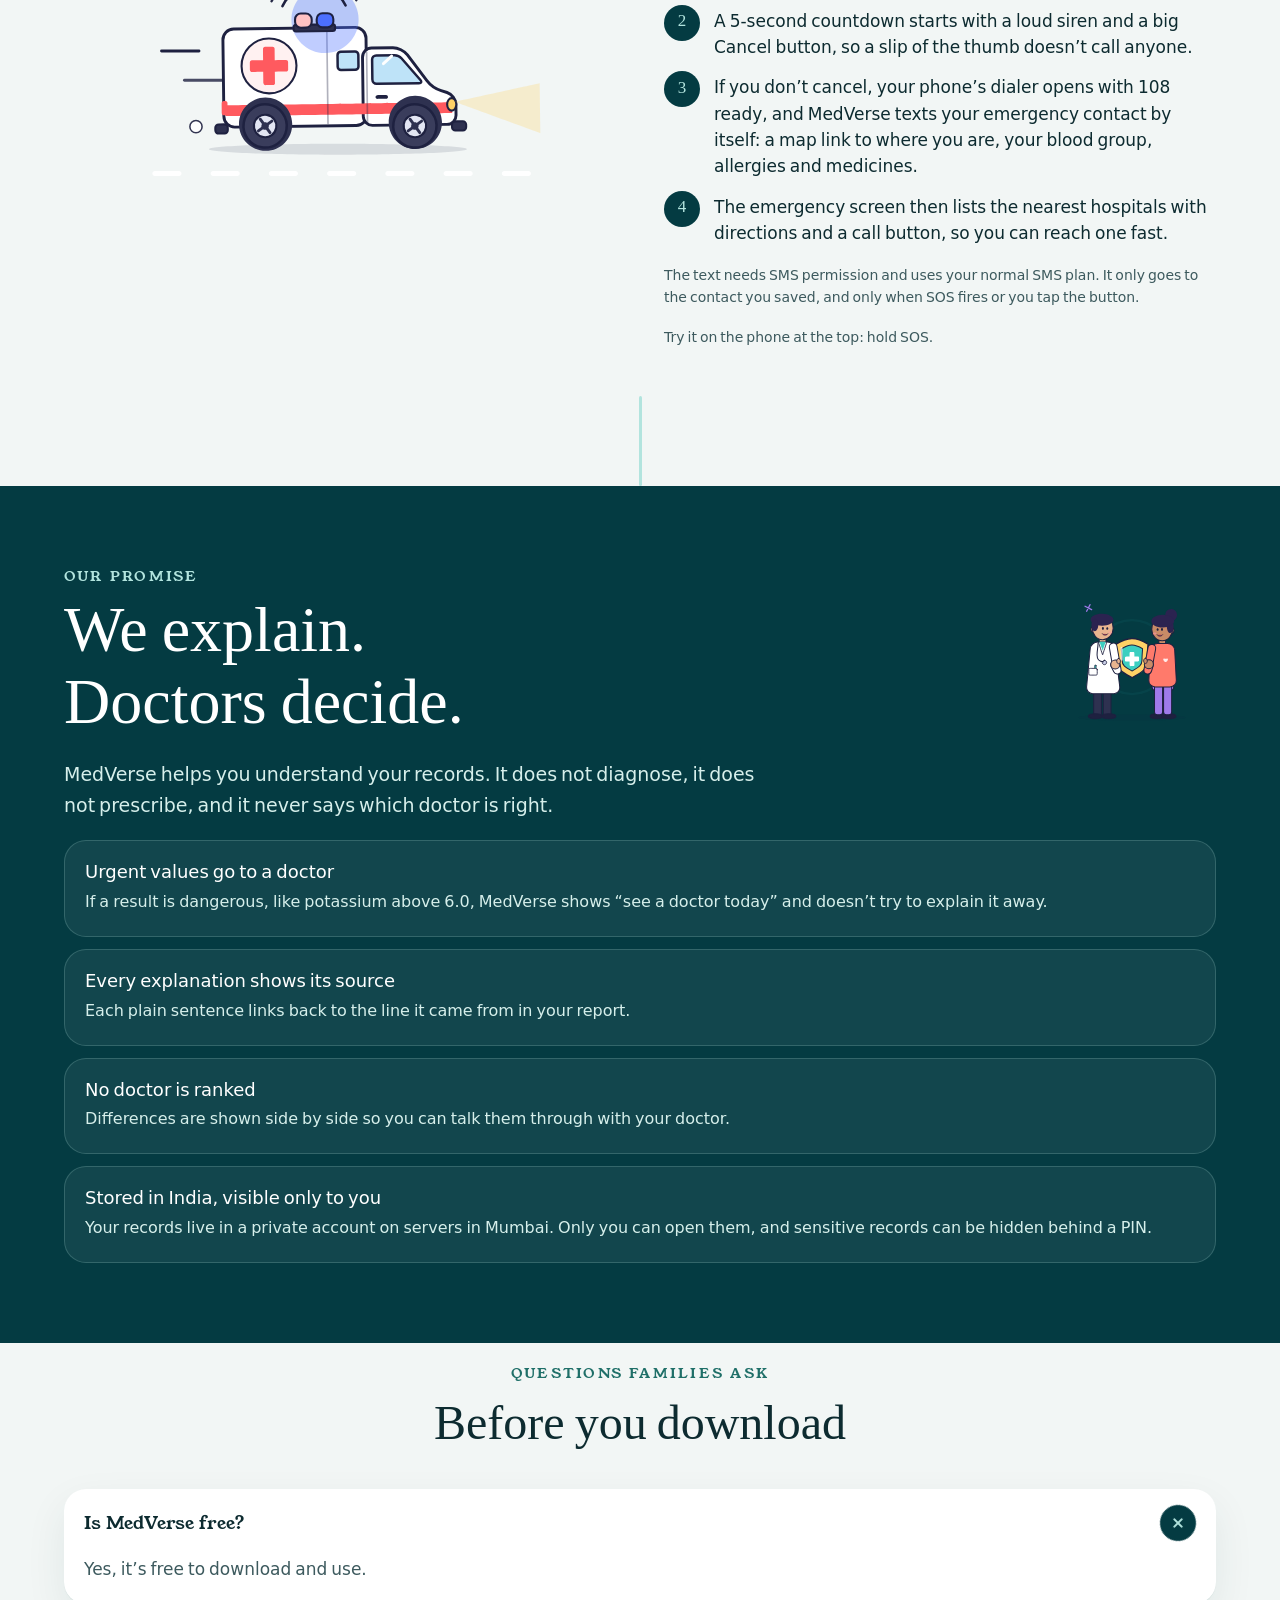
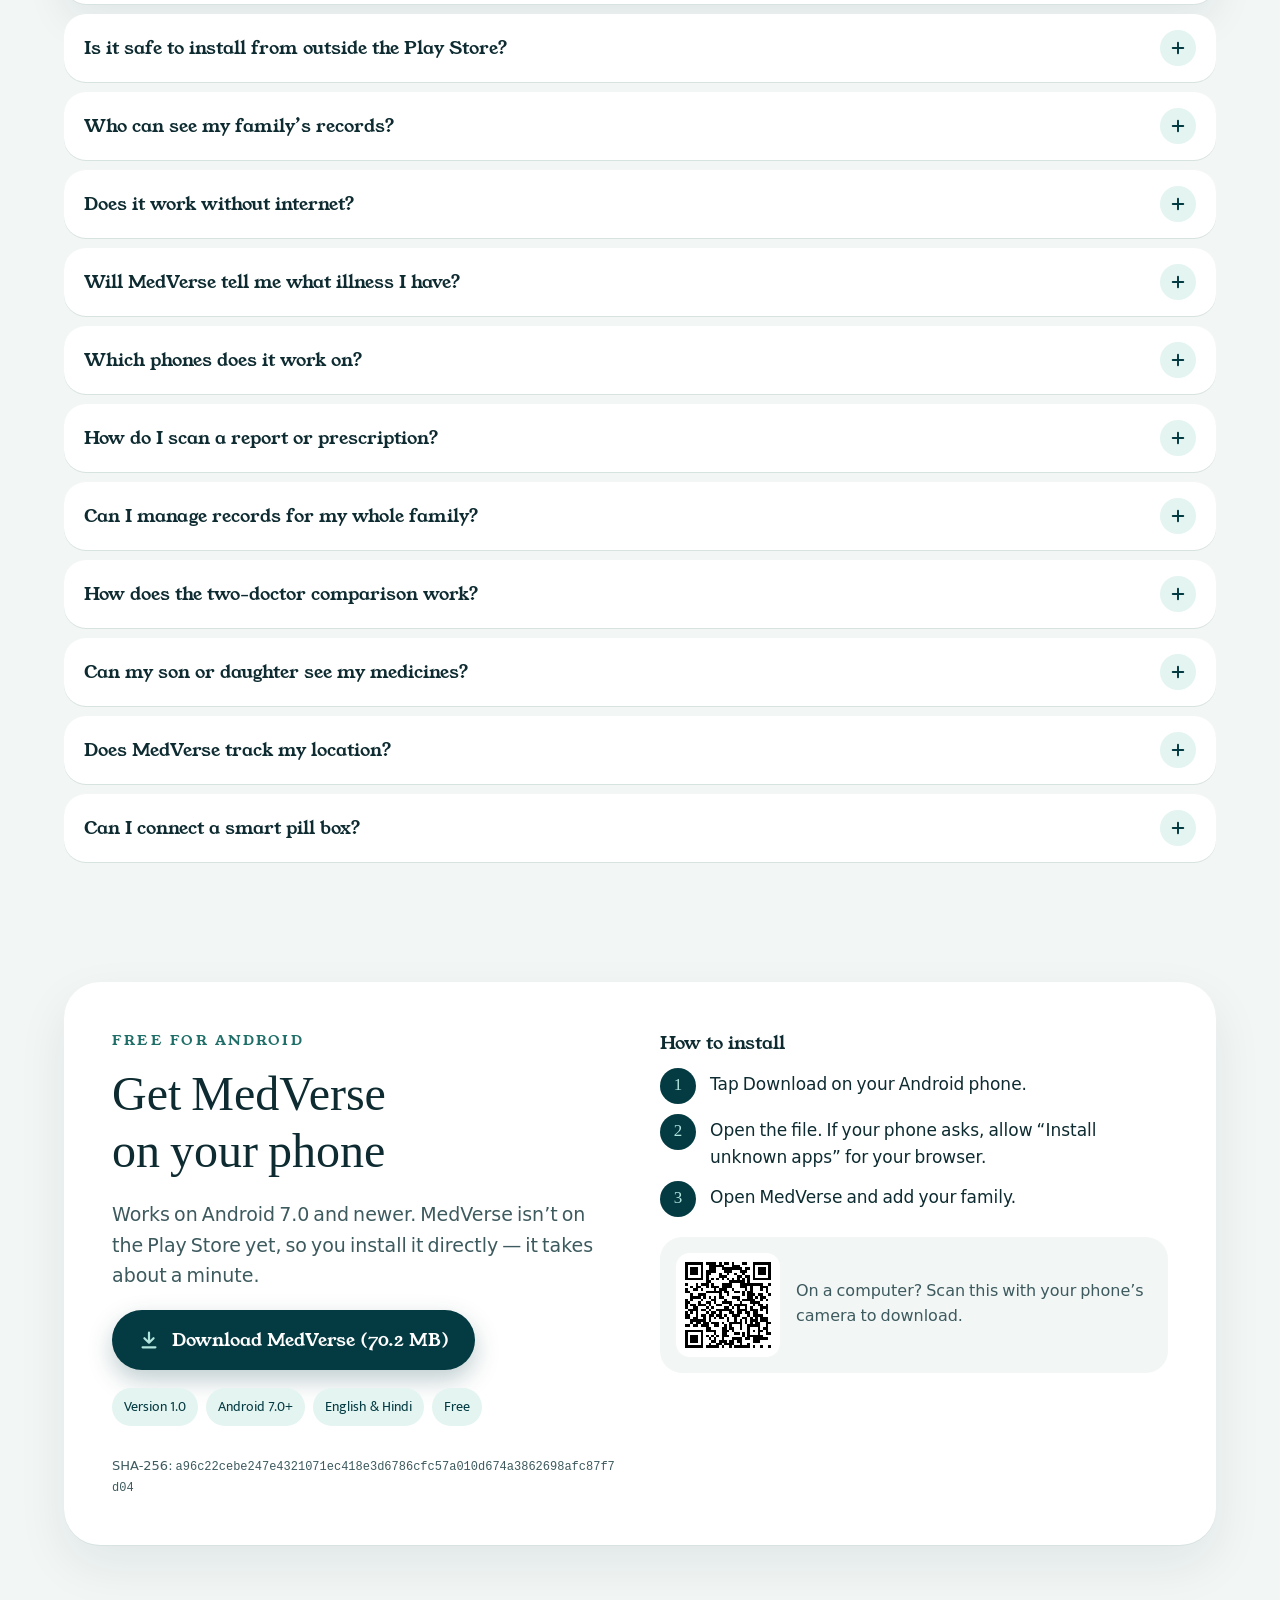
==== commit 5f826371: "Add app walkthrough video and pill box design video sections (EN/HI, captions)" ====
--- a/site/index.html
+++ b/site/index.html
@@ -27,6 +27,12 @@
   <link rel="apple-touch-icon" href="assets/img/apple-touch-icon.png">
   <link rel="stylesheet" href="assets/css/site.css">
   <script>document.documentElement.classList.add('js');</script>
+  <script type="application/ld+json">
+  {"@context":"https://schema.org","@graph":[
+    {"@type":"VideoObject","name":"MedVerse: a walk through the app","description":"A three minute walk through the MedVerse app: reports explained in plain words, two doctors side by side, readings, vaccines, cards, SOS and sharing with family.","thumbnailUrl":"https://medverse-nu.vercel.app/assets/video/app/medverse_app_poster.jpg","contentUrl":"https://medverse-nu.vercel.app/assets/video/app/medverse_app_1080p.mp4","uploadDate":"2026-10-18","duration":"PT3M8S"},
+    {"@type":"VideoObject","name":"MedVerse pill box: a design that gives one pill at a time","description":"A 72 second look at the design of a six-medicine pill box. It is a design only: not built or tested with real pills yet, and not a medical device.","thumbnailUrl":"https://medverse-nu.vercel.app/assets/video/pillbox/pillbox_poster.jpg","contentUrl":"https://medverse-nu.vercel.app/assets/video/pillbox/pillbox_1080p.mp4","uploadDate":"2026-10-20","duration":"PT1M12S"}
+  ]}
+  </script>
 </head>
 <body>
 <div class="progress" id="progress" aria-hidden="true"></div>
@@ -43,6 +49,8 @@
       <a href="#how" data-i18n="navHow">How it works</a>
       <a href="#care" data-i18n="navCare">Daily care</a>
       <a href="#features" data-i18n="navFeatures">Features</a>
+      <a href="#watch" data-i18n="navWatch">Watch</a>
+      <a href="#pillbox" data-i18n="navPill">Pill box</a>
       <a href="#sos" data-i18n="navSos">Emergency</a>
       <a href="#safety" data-i18n="navSafety">Safety</a>
       <a href="#team" data-i18n="navTeam">Team</a>
@@ -94,6 +102,20 @@
   <div class="link" aria-hidden="true"><span class="link-line"></span><span class="link-node"></span></div>
 
   <!-- ============ SURVEY ============ -->
+  <!-- ============ WATCH THE APP ============ -->
+  <section id="watch" class="wrap section" aria-labelledby="watch-h">
+    <div class="section-head center" style="text-align:center">
+      <p class="eyebrow" data-i18n="watchEyebrow">SEE IT IN 3 MINUTES</p>
+      <h2 class="h2" id="watch-h" data-i18n="watchH">Watch MedVerse in action.</h2>
+      <p class="body-lg" data-i18n="watchP">A walk through the app: reports explained, two doctors side by side, readings, vaccines, cards, SOS and sharing with family. In English and Hindi.</p>
+    </div>
+    <div class="video-frame">
+      <video controls playsinline preload="none" poster="assets/video/app/medverse_app_poster.jpg" data-i18n-aria="watchAria" aria-label="Video: a walk through the MedVerse app, 3 minutes">
+        <source src="assets/video/app/medverse_app_1080p.mp4" type="video/mp4">
+      </video>
+    </div>
+  </section>
+
   <section class="wrap section center" aria-labelledby="survey-h">
     <div class="section-head center">
       <p class="eyebrow" data-i18n="surveyEyebrow">WHY WE BUILT IT</p>
@@ -303,6 +325,33 @@
   </section>
 
   <!-- ============ EMERGENCY ============ -->
+  <!-- ============ PILL BOX (DESIGN) ============ -->
+  <section id="pillbox" class="wrap section" aria-labelledby="pb-h">
+    <div class="pill-grid">
+      <div class="stack" style="gap:1.125rem">
+        <p class="eyebrow" data-i18n="pbEyebrow">A DESIGN WE ARE WORKING ON</p>
+        <h2 class="h2" id="pb-h" data-i18n="pbH">A pill box that gives one pill at a time.</h2>
+        <p class="body-lg" data-i18n="pbP">Six medicines, each in its own tank. The box reminds you, turns a small wheel and drops one pill into a drawer. Two light beams count it. If two come out, it stops and tells you.</p>
+        <ul class="pill-points">
+          <li data-i18n="pbL1">Small enough for a bedside table: 20 × 20 × 15.6 cm.</li>
+          <li data-i18n="pbL2">Pour pills into a wide tank. No picking them one by one.</li>
+          <li data-i18n="pbL3">A touch screen, a light bar and a drawer, in English and Hindi.</li>
+        </ul>
+        <p class="status-note" data-i18n="pbStatus">Honest status: this is a design, drawn and checked on a computer. It is not built or tested with real pills yet, and it is not a medical device.</p>
+      </div>
+      <div>
+        <div class="video-frame">
+          <video controls playsinline preload="none" poster="assets/video/pillbox/pillbox_poster.jpg" data-i18n-aria="pbAria" aria-label="Video: the MedVerse pill box design, 72 seconds">
+            <source src="assets/video/pillbox/pillbox_1080p.mp4" type="video/mp4">
+            <track kind="captions" srclang="en" label="English" src="assets/video/pillbox/captions_en.vtt" default>
+            <track kind="captions" srclang="hi" label="हिंदी" src="assets/video/pillbox/captions_hi.vtt">
+          </video>
+        </div>
+        <p class="note" data-i18n="pbCc">Captions are in English and Hindi: use the CC button in the player.</p>
+      </div>
+    </div>
+  </section>
+
   <section id="sos" class="wrap section" aria-labelledby="sos-h">
     <div class="sos-grid">
       <div class="lottie lottie-sos" data-anim="ambulance" data-loop="true" aria-hidden="true"></div>
--- a/site/assets/css/site.css
+++ b/site/assets/css/site.css
@@ -470,3 +470,13 @@
   .care-dots span.is-on { background: var(--brand); width: 1.5rem; border-radius: 1rem; }
 }
 @media (prefers-reduced-motion: reduce) { .care-step { opacity: 1 !important; } .care-panel { transition: none; } }
+
+/* ---- videos (app walk-through and the pill box design) ---- */
+.video-frame { max-width: 62rem; margin: 2rem auto 0; border-radius: var(--r-hero); overflow: hidden; background: #031E22; box-shadow: var(--shadow-card); }
+.video-frame video { display: block; width: 100%; height: auto; aspect-ratio: 16 / 9; background: #031E22; }
+.pill-grid { display: grid; gap: 2.5rem; grid-template-columns: minmax(0, 1fr); align-items: center; }
+@media (min-width: 62rem) { .pill-grid { grid-template-columns: minmax(0, 0.9fr) minmax(0, 1.1fr); } .pill-grid .video-frame { margin-top: 0; } }
+.pill-points { list-style: none; margin: 0; padding: 0; display: grid; gap: .75rem; }
+.pill-points li { position: relative; padding-left: 1.75rem; font-size: 1.125rem; line-height: 1.5; color: var(--ink-2); }
+.pill-points li::before { content: ""; position: absolute; left: 0; top: .45em; width: .9rem; height: .9rem; border-radius: 50%; background: var(--mint-deep); box-shadow: inset -2px -2px 0 rgba(0,0,0,.15); }
+.status-note { padding: .875rem 1rem; border-left: 4px solid var(--alert-node); background: var(--alert-soft); color: var(--alert-ink); border-radius: 0 12px 12px 0; font-size: 1rem; line-height: 1.5; font-weight: 500; }
